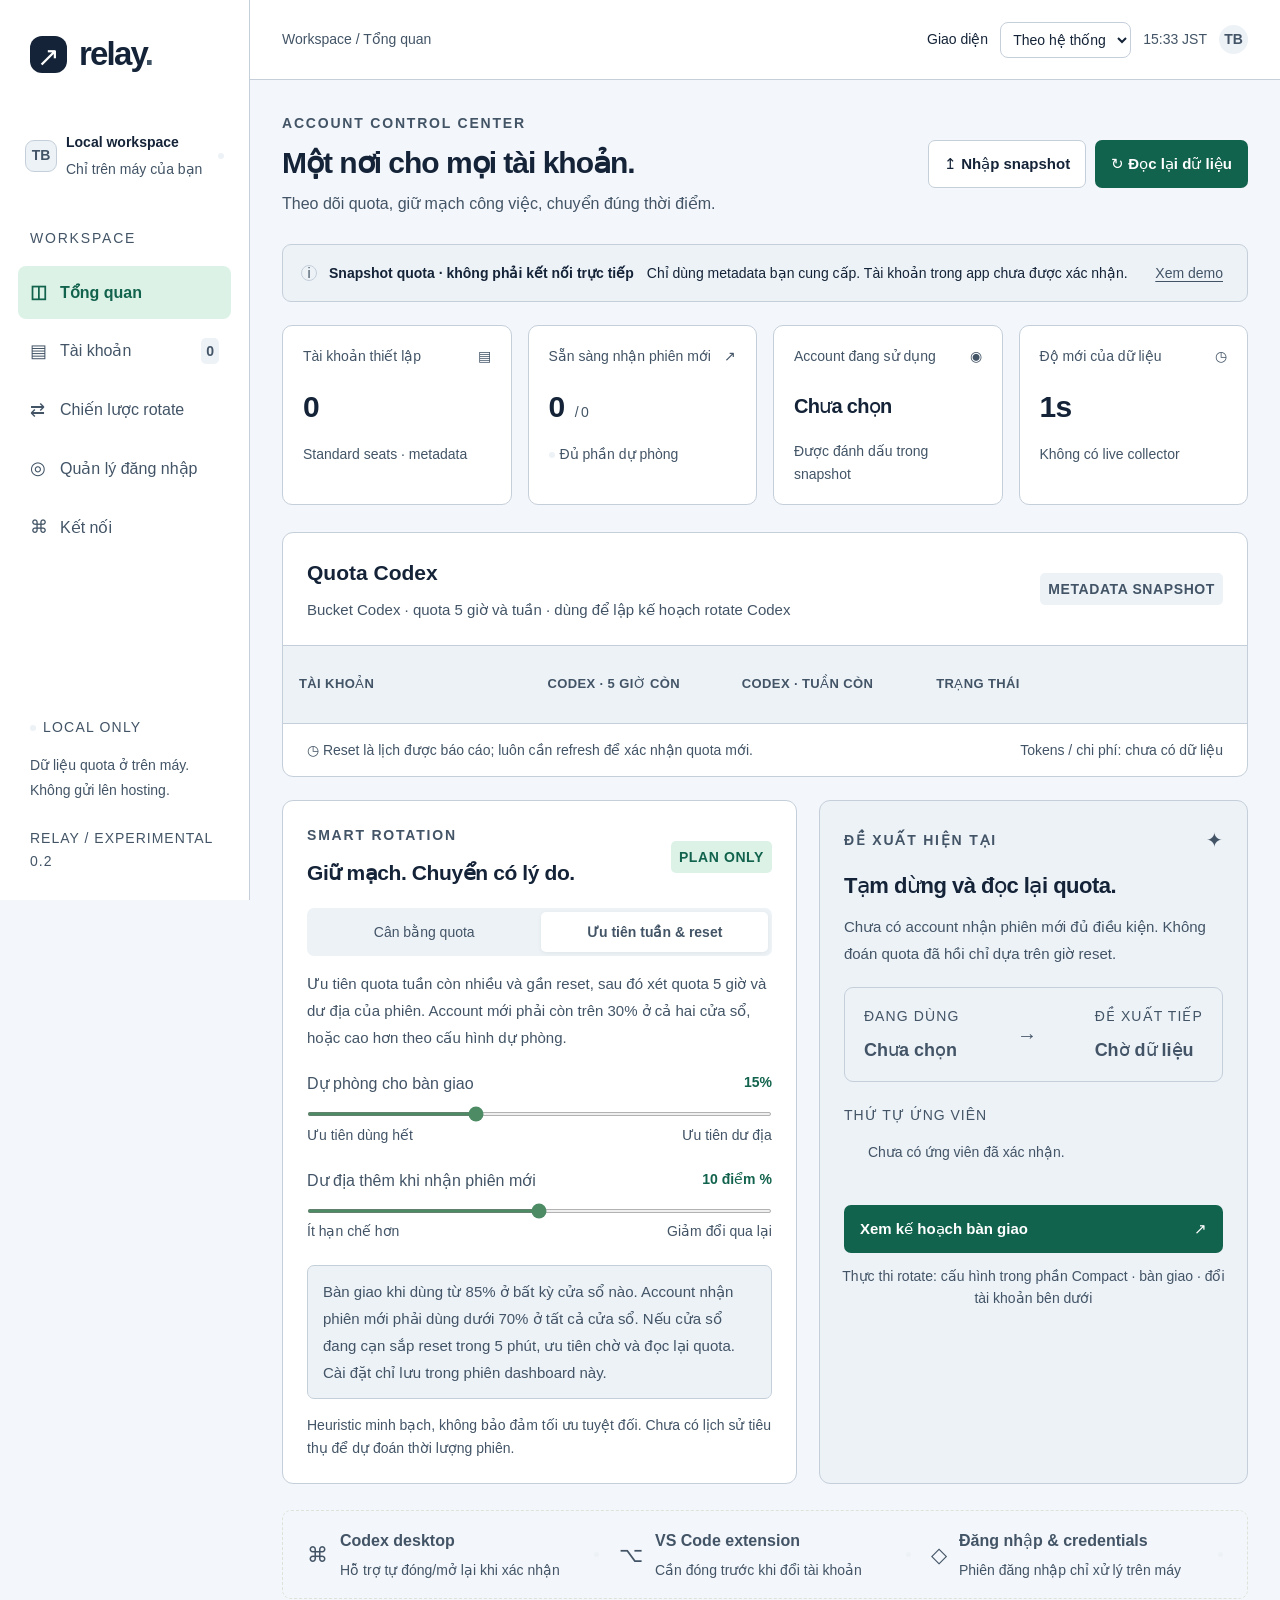
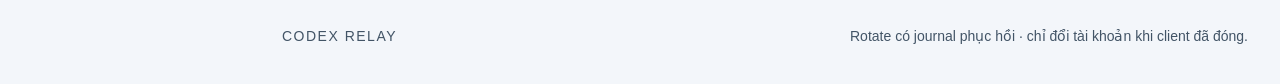
==== Codex Relay.html @ 1bc9ff41 "Baseline local Codex Relay with quota, handoff and desktop lifecycle" ====
<!doctype html>
<html lang="vi"><head><meta charset="utf-8"><meta http-equiv="Content-Security-Policy" content="default-src 'none'; script-src 'nonce-QG_xHCknJuCbH76BXRusgdJXtidB7iXU'; style-src 'unsafe-inline'; connect-src 'none'; base-uri 'none'; form-action 'none'"><meta name="viewport" content="width=device-width,initial-scale=1"><title>Codex Relay · Quota & rotation</title><style>:root{--ink:#192b2a;--muted:#7e8b88;--line:#e7ece9;--teal:#166c56;--mint:#e6f3eb;--bg:#f6f8f6;--amber:#bb7d30}*{box-sizing:border-box}html{scroll-behavior:smooth}body{margin:0;background:var(--bg);font:14px -apple-system,BlinkMacSystemFont,"Segoe UI",sans-serif;color:var(--ink)}button,input{font:inherit}button,a,input{touch-action:manipulation}button{cursor:pointer}button:focus-visible,a:focus-visible,input:focus-visible{outline:3px solid #49a68d;outline-offset:4px}a{text-decoration:none;color:inherit}.sidebar{width:230px;background:var(--surface);position:fixed;inset:0 auto 0 0;border-right:1px solid var(--line);padding:36px 22px;display:flex;flex-direction:column}.brand{display:flex;gap:12px;align-items:center;font-size:33px;font-weight:750;letter-spacing:-1.8px;padding:0 12px}.brand-icon{display:grid;place-items:center;background:var(--ink);color:var(--on-accent);border-radius:12px;width:37px;height:37px;font-size:27px;font-weight:400;letter-spacing:0}.brand-dot{color:var(--muted)}.workspace{margin:38px 0 34px;padding:12px 7px;display:flex;align-items:center;gap:9px;font-size:14px;font-weight:600}.workspace-icon{background:var(--surface-alt);border:1px solid var(--line);display:grid;place-items:center;width:32px;height:32px;border-radius:9px;font-size:14px;color:var(--muted)}.workspace small{display:block;color:var(--muted);font-size:14px;margin-top:5px;font-weight:400}.online,.small-dot{width:6px;height:6px;display:inline-block;background:var(--surface-alt);border-radius:50%}.workspace>.online{margin-left:auto}.nav-label{font-size:14px;letter-spacing:1.8px;color:var(--muted);margin:0 12px 17px}nav{display:grid;gap:6px}nav a{padding:13px 13px;border-radius:8px;color:var(--muted);font-size:14px;display:flex;gap:12px;align-items:center}nav a>span{font-size:18px;width:18px}nav a.selected{background:var(--surface-alt);color:var(--muted);font-weight:650}nav b{margin-left:auto;background:var(--surface-alt);border-radius:5px;font-size:14px;padding:2px 5px}.sidebar-bottom{margin-top:auto;padding:16px 12px 0}.local-badge{font-size:14px;letter-spacing:1.2px;color:var(--muted);display:flex;align-items:center;gap:7px}.sidebar-bottom p{font-size:14px;line-height:1.8;color:var(--muted)}.version{display:block;font-size:14px;letter-spacing:1px;margin-top:24px;color:var(--muted)}main{margin-left:230px}header{height:76px;border-bottom:1px solid var(--line);display:flex;justify-content:space-between;align-items:center;padding:0 42px;background:var(--surface)}.breadcrumb{font-size:14px;color:var(--muted)}.breadcrumb span{margin:0 12px;color:var(--muted)}.header-right{display:flex;gap:23px;align-items:center;font-size:14px;color:var(--muted)}.avatar{width:29px;height:29px;border-radius:50%;background:var(--surface-alt);color:var(--muted);display:grid;place-items:center;font-size:14px;font-weight:650}.page{padding:38px 42px 20px;max-width:1600px;margin:auto}.heading{display:flex;justify-content:space-between;align-items:center;gap:20px;margin-bottom:28px}.eyebrow{font-size:14px;letter-spacing:1.8px;font-weight:700;color:var(--muted)}.heading h1{font-size:29px;letter-spacing:-1px;font-weight:600;margin:10px 0 9px}.heading p{font-size:14px;color:var(--muted);margin:0}.heading-actions{display:flex;gap:9px}.button{border:1px solid transparent;border-radius:7px;padding:11px 15px;font-size:14px;font-weight:550;white-space:nowrap;transition:background .15s}.primary{background:var(--teal);color:var(--on-accent)}.primary:hover{background:var(--surface-alt)}.secondary{border-color:var(--line);background:var(--surface);color:var(--muted)}.secondary:hover{background:var(--surface-alt)}.notice{display:flex;align-items:center;gap:12px;padding:15px 18px;background:var(--surface-alt);border:1px solid var(--line);border-radius:9px;margin-bottom:23px}.notice-icon{color:var(--muted);border:1px solid var(--line);border-radius:50%;font-size:14px;width:16px;height:16px;text-align:center;line-height:14px;flex-shrink:0}.notice strong{font-size:14px;margin-right:13px;color:var(--muted)}.notice div>span{font-size:14px;color:var(--muted)}.text-button{margin-left:auto;flex-shrink:0;background:none;border:0;color:var(--muted);font-size:14px;text-decoration:underline;text-underline-offset:3px}.metrics{display:grid;grid-template-columns:repeat(4,minmax(0,1fr));gap:16px;margin-bottom:27px}.metrics article{background:var(--surface);border:1px solid var(--line);border-radius:10px;padding:19px 20px}.metric-label{font-size:14px;color:var(--muted);display:flex;justify-content:space-between}.metric-label>span{color:var(--muted)}.metric-value{font-size:29px;font-weight:550;letter-spacing:-.7px;margin:16px 0 12px;font-variant-numeric:tabular-nums}.metric-value small{font-size:14px;color:var(--muted);font-weight:400;margin-left:7px}.metric-value.account-name{font-size:25px}.metric-footer{font-size:14px;color:var(--muted);display:flex;align-items:center;gap:5px}.panel{background:var(--surface);border:1px solid var(--line);border-radius:11px;overflow:hidden}.panel-heading{padding:23px 24px;display:flex;justify-content:space-between;align-items:center;gap:15px}.panel-heading h2{font-size:15px;font-weight:600;margin:0 0 8px}.panel-heading p{font-size:14px;color:var(--muted);margin:0}.chip{border-radius:5px;padding:5px 8px;font-size:14px;font-weight:650;letter-spacing:.6px;white-space:nowrap}.neutral{background:var(--surface-alt);color:var(--muted)}.mint{background:var(--mint);color:var(--muted)}.amber-chip{background:var(--surface-alt);color:var(--muted)}.blue-chip{background:var(--surface-alt);color:var(--muted)}.table-scroll{overflow:auto}table{border-collapse:collapse;width:100%;table-layout:fixed;text-align:left}thead{background:var(--surface-alt)}th{font-size:14px;color:var(--muted);font-weight:550;letter-spacing:.8px;padding:13px 24px;border-top:1px solid var(--line);border-bottom:1px solid var(--line)}th:first-child{width:25%}th:nth-child(2),th:nth-child(3){width:24%}th:nth-child(4){width:17%}th:last-child{width:10%;padding-left:0;text-align:center}.last-col{font-size:14px}td{padding:21px 24px;border-bottom:1px solid #f0f3ee;vertical-align:middle}tr.current{background:var(--surface-alt)}.account-cell{display:flex;gap:11px;align-items:center}.account-icon{width:32px;height:32px;border-radius:10px;display:grid;place-items:center;background:var(--surface-alt);color:var(--muted);font-size:14px;font-weight:600;flex-shrink:0}.account-cell strong{font-size:14px;display:block;font-weight:600}.account-cell small{display:block;color:var(--muted);font-size:14px;margin-top:6px}.account-top{display:flex;align-items:center;gap:7px}.mini-active{width:5px;height:5px;background:var(--surface-alt);border-radius:50%}.quota-top{display:flex;justify-content:space-between;align-items:baseline;gap:4px}.quota-top strong{font-size:14px;font-weight:550;font-variant-numeric:tabular-nums}.quota-top span{font-size:14px;color:var(--muted)}.bar{height:4px;background:var(--surface-alt);border-radius:5px;overflow:hidden;margin:8px 0}.bar-fill{height:100%;background:var(--surface-alt);border-radius:5px}.bar-fill.warning{background:var(--surface-alt)}.bar-fill.low{background:var(--surface-alt)}.quota-reset{font-size:14px;color:var(--muted)}.quota-unknown{color:var(--muted);font-size:14px}.row-state{display:flex;align-items:center;gap:5px;font-size:14px;color:var(--muted)}.row-state.amber{color:var(--muted)}.row-state.active{color:var(--muted)}.toggle-cell{text-align:center;padding:18px 12px}.toggle{appearance:none;width:29px;height:17px;background:var(--surface-alt);border-radius:20px;position:relative;cursor:pointer;vertical-align:middle;transition:.2s}.toggle:checked{background:var(--surface-alt)}.toggle:before{content:"";height:11px;width:11px;background:var(--surface);border-radius:50%;position:absolute;top:3px;left:3px;box-shadow:0 1px 2px #0002;transition:.2s}.toggle:checked:before{transform:translateX(12px)}.table-footer{display:flex;justify-content:space-between;padding:15px 24px;gap:10px;font-size:14px;color:var(--muted)}.bottom-grid{display:grid;grid-template-columns:1.2fr 1fr;gap:22px;margin-top:23px}.strategy-panel .panel-heading{padding-bottom:18px}.strategy-panel h2{font-size:18px;margin:10px 0 0;letter-spacing:-.4px}.strategy-tabs{display:flex;margin:0 24px;background:var(--surface-alt);border-radius:7px;padding:4px;gap:4px}.strategy-tabs button{flex:1;border:0;background:none;padding:9px 5px;font-size:14px;color:var(--muted);border-radius:5px}.strategy-tabs button.active{background:var(--surface);box-shadow:0 1px 4px #1d402a12;color:var(--muted);font-weight:650}.strategy-description{font-size:14px;line-height:1.8;color:var(--muted);margin:14px 24px 20px;min-height:35px}.setting{padding:0 24px;margin-bottom:22px}.setting label{display:flex;justify-content:space-between;font-size:14px;color:var(--muted);gap:10px}.setting strong{font-size:14px;color:var(--muted);font-weight:550}.setting input{width:100%;margin:15px 0 7px;accent-color:#4d8b65;cursor:pointer;height:4px}.range-labels{display:flex;justify-content:space-between;font-size:14px;color:var(--muted)}.policy-summary{margin:0 24px 15px;font-size:14px;color:var(--muted);background:var(--surface-alt);border:1px solid var(--line);border-radius:7px;line-height:1.8;padding:12px 15px}.method-note{padding:0 24px 22px;color:var(--muted);font-size:14px;line-height:1.7}.decision-panel{background:var(--surface-alt);border-color:var(--line)}.decision-panel .panel-heading{padding-bottom:12px}.signal{color:var(--muted);font-size:20px}.decision-panel>h2{font-size:22px;font-weight:550;letter-spacing:-.5px;margin:0 24px 10px}.decision-panel>p{font-size:14px;line-height:1.8;color:var(--muted);margin:0 24px 20px}.route{margin:0 24px 22px;border:1px solid var(--line);border-radius:9px;background:var(--surface-alt);padding:17px 19px;display:flex;align-items:center;justify-content:space-between}.route-label{display:block;font-size:14px;letter-spacing:1.1px;color:var(--muted);margin-bottom:8px}.route strong{font-size:16px;font-weight:550;color:var(--muted)}.route-arrow{color:var(--muted);font-size:20px}.ranking-label{font-size:14px;letter-spacing:1px;color:var(--muted);margin:0 24px 10px}#ranking{margin:0 24px 18px}.rank{display:flex;align-items:center;gap:8px;padding:8px 0;border-bottom:1px solid #e2eadf;font-size:14px;color:var(--muted)}.rank-number{font-size:14px;width:13px;color:var(--muted)}.rank-score{margin-left:auto;font-size:14px}.full{display:flex;width:calc(100% - 48px);justify-content:space-between;margin:0 24px 12px}.execution-note{text-align:center;color:var(--muted);font-size:14px;padding:0 16px 23px;line-height:1.6}.execution-note strong{font-weight:500;color:var(--muted)}.connections{display:grid;grid-template-columns:repeat(3,1fr);gap:20px;margin-top:26px;border:1px dashed #dce4d9;border-radius:9px;padding:17px 24px}.connections>div{display:flex;gap:12px;align-items:center}.connections>div>span:first-child{font-size:21px;color:var(--muted)}.connections strong{display:block;font-size:14px;font-weight:550;color:var(--muted)}.connections small{font-size:14px;color:var(--muted);display:block;margin-top:5px}.status-dot{width:5px;height:5px;border-radius:50%;margin-left:auto}.status-dot.amber{background:var(--surface-alt)}.status-dot.green{background:var(--surface-alt)}footer{display:flex;justify-content:space-between;color:var(--muted);font-size:14px;letter-spacing:1.5px;padding:26px 0 4px}footer span{letter-spacing:0;font-size:14px}.error{padding:12px 16px;color:var(--muted);background:var(--surface-alt);border:1px solid var(--line);border-radius:8px;font-size:14px;margin-bottom:18px}dialog{border:1px solid var(--line);border-radius:14px;max-width:600px;width:calc(100% - 32px);padding:26px;box-shadow:0 20px 80px #12332130;color:var(--ink)}dialog::backdrop{background:var(--surface-alt);backdrop-filter:blur(3px)}.dialog-header{display:flex;justify-content:space-between;align-items:center}.dialog-header h2{font-size:22px;font-weight:550}.icon-button{background:none;border:0;font-size:26px;color:var(--muted);padding:8px}#plan-content p{font-size:14px;line-height:1.8;color:var(--muted)}#plan-content ol{padding-left:25px}#plan-content li{padding:9px 0 9px 8px;font-size:14px;line-height:1.6}.dialog-footer{display:flex;justify-content:flex-end;gap:10px;border-top:1px solid var(--line);padding-top:20px;margin-top:18px}button:disabled{opacity:.45;cursor:default}
@media(min-width:1600px){.page{padding-top:45px}}@media(max-width:1200px){.sidebar{width:190px;padding-left:16px;padding-right:16px}main{margin-left:190px}.page{padding:30px 25px}header{padding:0 25px}.heading h1{font-size:25px}.metrics{gap:10px}.metrics article{padding:16px 14px}.heading-actions{flex-direction:column}.notice div>span{display:block;margin-top:5px}td,th{padding-left:15px;padding-right:15px}.table-footer{font-size:14px}.connections{padding:15px}}@media(max-width:900px){.sidebar{width:72px;padding:27px 12px}.brand{padding:0;font-size:0}.brand-icon{font-size:25px}.workspace,.nav-label,.sidebar-bottom{display:none}nav{margin-top:40px}nav a{font-size:0;padding:12px;gap:0}nav a>span{font-size:20px}nav b{display:none}main{margin-left:72px}.metrics{grid-template-columns:repeat(2,1fr)}.bottom-grid{grid-template-columns:1fr}.connections{grid-template-columns:1fr;gap:18px}.connections>div{max-width:350px}.heading{align-items:flex-start}.heading h1{font-size:24px}table{min-width:730px}.heading-actions{flex-direction:row}.heading-actions .button{font-size:0}.heading-actions .button:first-letter{font-size:17px}.table-footer{flex-direction:column}.notice{align-items:flex-start}.notice strong{line-height:1.7}.text-button{margin-top:3px}}@media(max-width:540px){.sidebar{display:none}main{margin-left:0}.page{padding:25px 16px}header{height:55px;padding:0 16px}.heading{gap:10px}.heading h1{font-size:21px;line-height:1.3}.heading p{font-size:14px;line-height:1.7}.eyebrow{font-size:14px;letter-spacing:1.2px}.heading-actions{gap:5px}.heading-actions .button{padding:9px}.metrics article{padding:16px 13px}.metric-label{font-size:14px}.metric-value{font-size:25px}.metric-footer{font-size:14px}.panel-heading{padding:20px}.panel-heading p{font-size:14px;line-height:1.6}.notice{padding:12px;gap:8px}.notice div>span{font-size:14px;line-height:1.6}.notice strong{font-size:14px}.text-button{font-size:14px}footer{gap:20px;font-size:14px}footer span{font-size:14px;line-height:1.6}.strategy-tabs,.route,#ranking{margin-left:20px;margin-right:20px}.setting{padding:0 20px}}

.account-help{font-size:14px;line-height:1.8;color:var(--muted)}.capture-controls{display:flex;flex-wrap:wrap;gap:10px;align-items:center;padding:15px 0}.capture-controls label{width:100%;font-size:14px}.capture-controls input{padding:10px;border:1px solid var(--line);border-radius:6px;min-width:160px;flex:1}.saved-account{display:flex;justify-content:space-between;gap:15px;align-items:center;border-top:1px solid #e7ece9;padding:16px 0}.saved-account strong{display:block;font-size:14px}.saved-account small{display:block;color:var(--muted);font-size:14px;margin-top:6px}

.metric-value.account-name{font-size:16px;overflow:hidden;text-overflow:ellipsis;white-space:nowrap;padding-top:7px;padding-bottom:6px}.account-cell strong,.route strong{overflow-wrap:anywhere}#account-dialog{max-width:820px}.saved-account{display:grid;grid-template-columns:minmax(150px,1fr) minmax(180px,1.15fr) auto;gap:14px}.saved-details{min-width:0;overflow-wrap:anywhere}.saved-details .chip{display:inline-block;margin-top:8px}.alias-editor{display:flex;gap:6px}.alias-editor input{min-width:0;width:100%;padding:9px;border:1px solid var(--line);border-radius:6px;font:inherit;font-size:14px}.account-actions{display:flex;flex-wrap:wrap;gap:6px;justify-content:flex-end}.danger-outline{background:var(--surface);border-color:var(--line);color:var(--muted)}.danger{background:var(--surface-alt);color:var(--on-accent)}.login-status{display:flex;flex-wrap:wrap;gap:10px;align-items:center;padding:14px;background:var(--surface-alt);border-radius:8px;font-size:14px;line-height:1.7;margin-bottom:12px}.login-status[hidden]{display:none}.login-status>span{width:100%}@media(max-width:740px){.saved-account{grid-template-columns:1fr}.account-actions{justify-content:flex-start}.metric-value.account-name{font-size:14px}}

.account-refresh{margin-top:8px;padding:5px 10px;font-size:14px}.quota-countdown{font-variant-numeric:tabular-nums;margin-top:5px}

.rotation-runner{margin-top:24px}.runner-content{padding:0 24px 24px}.runner-actions{display:flex;gap:10px;flex-wrap:wrap}.rotation-option{display:flex;gap:10px;margin:18px 0;line-height:1.6}#rotation-dialog{max-width:820px}#rotation-sessions{max-height:320px;overflow:auto}.rotation-session{display:flex;align-items:flex-start;gap:10px;padding:12px 0;border-bottom:1px solid var(--line)}.rotation-session small{display:block;color:var(--muted);overflow-wrap:anywhere;margin-top:5px}.handoff-artifact{display:block;margin-top:12px;overflow-wrap:anywhere}.runner-content p{line-height:1.7}#rotation-artifacts code{user-select:all}

.managed-workflow{border-top:1px solid var(--line);padding:16px 0;margin-top:16px}.managed-workflow summary{cursor:pointer;font-weight:600}.binding-row{overflow-wrap:anywhere}.binding-row small,.binding-row code{display:block;font-size:14px;margin-top:4px}.managed-workflow input,.managed-workflow select{max-width:100%;padding:8px;border:1px solid var(--line);border-radius:6px}.managed-workflow .runner-actions{margin:12px 0}.managed-history{font-size:14px;line-height:1.8;padding-left:20px}

/* Readable theme tokens, shared by every page and dialog. */
:root{color-scheme:light;--ink:#142337;--muted:#425466;--line:#c5cfda;--surface:#fff;--surface-alt:#edf2f7;--bg:#f3f6fa;--teal:#12634d;--mint:#ddf2e7;--on-accent:#fff;--amber:#865300;--danger:#b42318}
:root[data-theme="dark"]{color-scheme:dark;--ink:#edf4ff;--muted:#b8c6da;--line:#40516a;--surface:#162032;--surface-alt:#202d43;--bg:#0b1220;--teal:#67e0b3;--mint:#143d34;--on-accent:#092218;--amber:#ffd080;--danger:#ffadab}
body{font-size:16px;line-height:1.6}.page{max-width:1760px;padding:32px}.sidebar{width:250px;padding:28px 18px;overflow-y:auto}main{margin-left:250px}header{padding:0 32px;height:auto;min-height:80px;gap:16px}.header-right{flex-wrap:wrap;gap:12px}.theme-label{font-size:14px;color:var(--ink)}#theme-select{padding:8px;border:1px solid var(--line);border-radius:8px}
nav a{font-size:16px;padding:12px}nav a.selected{background:var(--mint);color:var(--teal)}nav a:hover{background:var(--surface-alt)}.heading{flex-wrap:wrap}.heading h1,.account-management h1{font-size:30px;line-height:1.25}.heading p{font-size:16px}.heading-actions{flex-wrap:wrap}.panel-heading h2{font-size:21px}.button{font-size:15px;min-height:42px}.metric-value.account-name{font-size:20px;white-space:normal;overflow-wrap:anywhere}.metric-value{font-size:30px}.metric-label,.metric-footer{font-size:14px}.panel-heading p{font-size:15px}.primary{background:var(--teal);color:var(--on-accent)}.primary:hover{filter:brightness(.9);background:var(--teal)}.secondary,.icon-button{color:var(--ink)}.secondary:hover{background:var(--surface-alt)}.notice{background:var(--surface-alt)}.notice strong,.notice div>span{color:var(--ink)}.neutral{background:var(--surface-alt);color:var(--muted)}.mint,.row-state.active,.setting strong{color:var(--teal)}.row-state.amber,.amber-chip{color:var(--amber)}.danger-outline,.error{color:var(--danger);background:var(--surface)}.danger{background:#a32828;color:#fff}
input,select,textarea{font:inherit;color:var(--ink);background:var(--surface);border-color:var(--line);accent-color:var(--teal)}input::placeholder{color:var(--muted);opacity:1}dialog{background:var(--surface);color:var(--ink)}.account-management{max-width:1400px}.account-management .dialog-header{margin-bottom:20px}.account-management .icon-button{font-size:15px}.account-help{font-size:15px;color:var(--muted);line-height:1.7}.saved-account strong{font-size:17px}.saved-account small{font-size:14px}.saved-account input{font-size:16px}.capture-controls label{font-size:16px;font-weight:600}.capture-controls input{font-size:16px}#saved-accounts{margin-top:24px}
.table-scroll table{min-width:1080px;table-layout:auto}th{font-size:13px;color:var(--muted);letter-spacing:.03em;padding:16px}td{font-size:15px;padding:20px 16px;border-color:var(--line)}th:first-child{width:23%}th:nth-child(2),th:nth-child(3){width:18%}th:nth-child(4){width:30%}th:last-child{width:11%}.account-cell strong{font-size:16px}.account-cell small,.quota-top span,.quota-reset,.quota-countdown,.table-footer,.method-note,.execution-note,.connections small,footer,footer span{font-size:14px}.quota-top strong{font-size:23px}.row-state{font-size:15px}.bar{height:8px;background:var(--line)}.bar-fill{background:var(--teal)}.bar-fill.warning{background:var(--amber)}.bar-fill.low{background:var(--danger)}.toggle{background:var(--line);width:38px;height:24px}.toggle:checked{background:var(--teal)}.toggle:before{background:var(--surface);width:18px;height:18px}.toggle:checked:before{transform:translateX(14px)}.strategy-description,.policy-summary,.decision-panel>p{font-size:15px}.setting label{font-size:16px}.range-labels{font-size:14px}.connections strong{font-size:16px}.account-refresh{font-size:14px}.binding-row code,.binding-row small,.managed-history{font-size:14px}.route strong{font-size:18px}.button:disabled{opacity:.65}.sidebar-bottom p,.version{color:var(--muted)}[hidden]{display:none!important}
@media(max-width:1100px){.metrics{grid-template-columns:repeat(2,minmax(0,1fr))}.bottom-grid{grid-template-columns:1fr}.saved-account{grid-template-columns:1fr}.account-actions{justify-content:flex-start}}
@media(max-width:760px){.sidebar{position:static;width:auto;padding:16px}.sidebar nav{display:flex;flex-wrap:wrap}.sidebar-bottom,.workspace,.nav-label{display:none}main{margin-left:0}.page{padding:20px 16px}header{padding:16px;flex-wrap:wrap}.metrics{grid-template-columns:1fr 1fr}.heading h1{font-size:26px}.metric-value.account-name{font-size:18px}.connections{grid-template-columns:1fr}.brand{font-size:28px}.theme-label{display:none}}

.relay-logs{margin:24px 0}.relay-logs pre{max-height:360px;min-height:140px;overflow:auto;white-space:pre-wrap;overflow-wrap:anywhere;background:var(--bg);color:var(--text);border:1px solid currentColor;border-radius:8px;padding:16px;font-size:14px;line-height:1.6}.relay-logs label{display:block;margin-bottom:12px}
</style></head>
<body>
<aside class="sidebar"><a class="brand" href="#overview" aria-label="Codex Relay"><span class="brand-icon">↗</span><span>relay<span class="brand-dot">.</span></span></a><div class="workspace"><span class="workspace-icon">TB</span><div>Local workspace<small>Chỉ trên máy của bạn</small></div><span class="online"></span></div><p class="nav-label">WORKSPACE</p><nav><a class="selected" href="#overview"><span>◫</span> Tổng quan</a><a href="#accounts"><span>▤</span> Tài khoản <b id="nav-count">4</b></a><a href="#rotation"><span>⇄</span> Chiến lược rotate</a><a id="manage-accounts" href="#login"><span>◎</span> Quản lý đăng nhập</a><a href="#connection"><span>⌘</span> Kết nối</a></nav><div class="sidebar-bottom"><div class="local-badge"><span class="online"></span> LOCAL ONLY</div><p>Dữ liệu quota ở trên máy.<br>Không gửi lên hosting.</p><span class="version">RELAY / EXPERIMENTAL 0.2</span></div></aside>
<main id="overview"><header><div class="breadcrumb">Workspace <span>/</span> Tổng quan</div><div class="header-right"><label class="theme-label" for="theme-select">Giao diện</label><select id="theme-select" aria-label="Giao diện sáng tối"><option value="system">Theo hệ thống</option><option value="light">Sáng</option><option value="dark">Tối</option></select><span id="clock"></span><span class="avatar">TB</span></div></header>
<section class="page" id="dashboard-page"><div class="heading"><div><div class="eyebrow">ACCOUNT CONTROL CENTER</div><h1>Một nơi cho mọi tài khoản.</h1><p>Theo dõi quota, giữ mạch công việc, chuyển đúng thời điểm.</p></div><div class="heading-actions"><input id="import-file" type="file" accept="application/json,.json" hidden><button id="import" class="button secondary">↥ Nhập snapshot</button><button id="refresh" class="button primary">↻ Đọc lại dữ liệu</button></div></div>
<div class="notice" id="notice"><span class="notice-icon">i</span><div><strong id="mode-title">Đang tải dữ liệu</strong><span id="mode-text">Đang kết nối dashboard local…</span></div><button id="demo" class="text-button">Xem demo</button></div>
<div id="error" role="alert" class="error" hidden></div>
<div class="metrics"><article><div class="metric-label">Tài khoản thiết lập <span>▤</span></div><div class="metric-value" id="count">—</div><div class="metric-footer">Standard seats · metadata</div></article><article><div class="metric-label">Sẵn sàng nhận phiên mới <span>↗</span></div><div class="metric-value"><span id="ready">—</span><small id="ready-total"></small></div><div class="metric-footer"><span class="small-dot"></span> Đủ phần dự phòng</div></article><article><div class="metric-label">Account đang sử dụng <span>◉</span></div><div class="metric-value account-name" id="active-name">—</div><div class="metric-footer" id="active-note">Chưa có dữ liệu</div></article><article><div class="metric-label">Độ mới của dữ liệu <span>◷</span></div><div class="metric-value" id="freshness">—</div><div class="metric-footer" id="source">Chưa kết nối tài khoản</div></article></div>
<section class="panel accounts-panel" id="accounts"><div class="panel-heading"><div><h2>Quota Codex</h2><p>Bucket Codex · quota 5 giờ và tuần · dùng để lập kế hoạch rotate Codex</p></div><span class="chip neutral" id="snapshot-badge">SNAPSHOT</span></div><div class="table-scroll"><table><thead><tr><th>TÀI KHOẢN</th><th>CODEX · 5 GIỜ CÒN</th><th>CODEX · TUẦN CÒN</th><th>TRẠNG THÁI</th><th class="last-col">THAM GIA ROTATE</th></tr></thead><tbody id="accounts-body"></tbody></table></div><div class="table-footer"><span>◷ Reset là lịch được báo cáo; luôn cần refresh để xác nhận quota mới.</span><span id="token-summary">Tokens / chi phí: chưa có dữ liệu</span></div></section>
<div class="bottom-grid"><section class="panel strategy-panel" id="rotation"><div class="panel-heading"><div><div class="eyebrow">SMART ROTATION</div><h2>Giữ mạch. Chuyển có lý do.</h2></div><span class="chip mint">PLAN ONLY</span></div><div class="strategy-tabs" role="group" aria-label="Chiến lược"><button data-strategy="balanced" class="active">Cân bằng quota</button><button data-strategy="reset_first">Ưu tiên tuần &amp; reset</button></div><p class="strategy-description" id="strategy-description"></p><div class="setting"><label for="reserve">Dự phòng cho bàn giao <strong><span id="reserve-value">15</span>%</strong></label><input type="range" min="1" max="40" step="1" value="15" id="reserve"><div class="range-labels"><span>Ưu tiên dùng hết</span><span>Ưu tiên dư địa</span></div></div><div class="setting"><label for="margin">Dư địa thêm khi nhận phiên mới <strong><span id="margin-value">10</span> điểm %</strong></label><input type="range" min="0" max="20" step="5" value="10" id="margin"><div class="range-labels"><span>Ít hạn chế hơn</span><span>Giảm đổi qua lại</span></div></div><div class="policy-summary" id="policy-summary"></div><div class="method-note">Heuristic minh bạch, không bảo đảm tối ưu tuyệt đối. Chưa có lịch sử tiêu thụ để dự đoán thời lượng phiên.</div></section>
<section class="panel decision-panel"><div class="panel-heading"><div class="eyebrow">ĐỀ XUẤT HIỆN TẠI</div><span class="signal">✦</span></div><h2 id="decision-title">Đang tính…</h2><p id="decision-copy"></p><div class="route"><div><span class="route-label">ĐANG DÙNG</span><strong id="route-from">—</strong></div><span class="route-arrow">→</span><div><span class="route-label">ĐỀ XUẤT TIẾP</span><strong id="route-to">—</strong></div></div><div class="ranking-label">THỨ TỰ ỨNG VIÊN</div><div id="ranking"></div><button class="button primary full" id="preview">Xem kế hoạch bàn giao <span>↗</span></button><div class="execution-note">Thực thi rotate: cấu hình trong phần Compact · bàn giao · đổi tài khoản bên dưới</div></section></div>
<section class="panel rotation-runner" id="rotation-runner"><div class="panel-heading"><div><div class="eyebrow">ROTATION &amp; CONTEXT</div><h2>Compact · bàn giao · đổi tài khoản</h2><p>Thực thi khi Codex desktop, VS Code và CLI đã đóng. Có thể chọn tự đóng/mở lại desktop trong popup xác nhận.</p></div><span class="chip neutral" id="rotation-phase">Chưa cấu hình</span></div><div class="runner-content"><p id="rotation-message" role="status">Chọn cuộc trò chuyện cần bàn giao trước khi bật tự động.</p><p id="rotation-config-summary"></p><div class="runner-actions"><button class="button secondary" id="rotation-settings">Chọn chat &amp; cấu hình</button><button class="button secondary" id="rotation-checkpoint">Force compact &amp; export</button><button class="button primary" id="rotation-start">Rotate ngay</button><button class="button secondary" id="force-switch">Force switch account</button><button class="button secondary" id="rotation-cancel">Hủy / tắt tự động</button><button class="button secondary" id="rotation-recovery">Xác nhận sau phục hồi</button></div><div id="rotation-artifacts"></div><section class="relay-logs"><h3>Nhật ký hoạt động</h3><p id="relay-log-status" class="account-help"></p><label><input type="checkbox" id="relay-log-follow" checked> Tự cuộn theo log mới</label><pre id="relay-log-output" tabindex="0" aria-label="Lịch sử hoạt động Relay"></pre><p class="account-help">Lưu tối đa 2.000 mốc xử lý qua các lần restart. Không chứa nội dung handoff hoặc thông tin đăng nhập.</p></section><div id="managed-workflows"></div><p class="account-help">Mở dashboard bằng Safari/Chrome riêng và chạy server trong Terminal trước khi đóng client. Sau import, mở lại client và chọn thread được quản lý. Nếu bật tiếp tục, Relay chạy một lượt công việc local trong app-server riêng; không tự điều khiển giao diện client.</p></div></section>
<section id="connection" class="connections"><div><span>⌘</span><div><strong>Codex desktop</strong><small>Hỗ trợ tự đóng/mở lại khi xác nhận</small></div><span class="status-dot amber"></span></div><div><span>⌥</span><div><strong>VS Code extension</strong><small>Cần đóng trước khi đổi tài khoản</small></div><span class="status-dot amber"></span></div><div><span>◇</span><div><strong>Đăng nhập & credentials</strong><small>Phiên đăng nhập chỉ xử lý trên máy</small></div><span class="status-dot green"></span></div></section><footer>CODEX RELAY <span>Rotate có journal phục hồi · chỉ đổi tài khoản khi client đã đóng.</span></footer></section><section id="account-dialog" class="page account-management" hidden><div class="dialog-header"><div><div class="eyebrow">LOCAL FILE AUTH</div><h1>Quản lý đăng nhập</h1></div><button id="close-accounts" class="icon-button" aria-label="Về tổng quan">← Tổng quan</button></div><p class="account-help">Mở dashboard trong Safari/Chrome riêng. Lưu công việc, đóng Codex desktop, VS Code và các phiên CLI trước khi chuyển. Đổi file đăng nhập không tự compact hoặc chuyển context.</p><p class="account-help">Thêm tài khoản qua đăng nhập Codex chính thức hoặc lưu đăng nhập local hiện tại. Alias để trống sẽ hiển thị email. Token chỉ lưu trên máy.</p><div class="capture-controls"><label for="profile-name">Alias tùy chọn</label><input id="profile-name" maxlength="80" placeholder="Ví dụ: Work 1"><button id="capture-account" class="button secondary">Lưu đăng nhập hiện tại</button><button id="login-account" class="button primary">Thêm tài khoản qua đăng nhập</button></div><div id="account-message" role="status" class="account-help"></div><div id="login-status" class="login-status" hidden><span id="login-status-text"></span><a id="login-link" class="button primary" target="_blank" rel="noopener noreferrer" hidden>Mở trang đăng nhập OpenAI</a><button id="cancel-login" class="button secondary">Hủy đăng nhập</button></div><div class="capture-controls"><label for="backup-password">Mật khẩu file backup (ít nhất 12 ký tự)</label><input id="backup-password" type="password" autocomplete="new-password" minlength="12"><p class="account-help">File mã hóa chứa phiên đăng nhập. Giữ file và mật khẩu riêng, không chia sẻ. Import giữ nguyên profile trùng đã có trên máy.</p><button id="export-accounts" class="button secondary">Export tài khoản</button><button id="import-accounts" class="button secondary">Import tài khoản</button><input id="backup-file" type="file" accept=".json" hidden></div><div id="saved-accounts"></div><div class="dialog-footer"><button id="restore-account" class="button secondary">Khôi phục chuyển bị gián đoạn</button><button id="refresh-accounts" class="button primary">Đọc lại danh sách</button></div></section></main>
<dialog id="plan-dialog"><div class="dialog-header"><div><div class="eyebrow">HANDOFF PREVIEW</div><h2>Kế hoạch chuyển phiên</h2></div><button id="close-dialog" class="icon-button" aria-label="Đóng">×</button></div><div id="plan-content"></div><div class="dialog-footer"><button class="button secondary" id="download">↓ Tải kế hoạch JSON</button><button class="button primary" id="done">Đã hiểu</button></div></dialog>

<dialog id="delete-account-dialog"><h2>Gỡ tài khoản khỏi Relay?</h2><p id="delete-account-label" class="account-help"></p><p class="account-help">Xóa profile và credential đã lưu của profile này. Không xóa tài khoản OpenAI, không thay đăng nhập Codex đang dùng. Các bản sao khôi phục trước đây được giữ nguyên.</p><div class="dialog-footer"><button id="cancel-delete-account" class="button secondary">Giữ lại</button><button id="confirm-delete-account" class="button danger">Gỡ profile</button></div></dialog>
<dialog id="rotation-dialog"><div class="dialog-header"><h2>Cấu hình rotate &amp; handoff</h2><button id="rotation-close" class="icon-button" aria-label="Đóng cấu hình rotate">×</button></div><p class="account-help">Chọn tối đa 10 chat local. Compact và tạo handoff sử dụng quota thật. Bản gốc được sao lưu trước khi compact; context được nạp vào thread đã liên kết, hoặc tạo mới nếu account đích chưa có.</p><p class="account-help">Mỗi chuỗi dùng một alias chung cho mọi account. Thread mới được đặt tên theo alias; đổi alias sẽ đồng bộ tên các thread đã liên kết khi client đã đóng.</p><h3>Luồng đã quản lý</h3><div id="rotation-workflows"></div><h3>Đăng ký chat mới trên account hiện tại</h3><div id="rotation-sessions"></div><label class="rotation-option"><input id="rotation-auto" type="checkbox"> Tự bắt đầu rotate khi quota chạm ngưỡng; chờ client đóng để thực thi</label><label class="rotation-option"><input id="rotation-continue" type="checkbox"> Sau import, Relay tiếp tục một lượt công việc local (cho phép sửa file trong project, tắt mạng, không tự chấp thuận yêu cầu quyền)</label><p id="rotation-dialog-error" role="status"></p><div class="dialog-footer"><button class="button primary" id="rotation-save">Lưu cấu hình</button></div></dialog>
<dialog id="rotation-confirm-dialog"><h2 id="rotation-confirm-title"></h2><div id="rotation-confirm-content"></div><label><input type="checkbox" id="rotation-restart-desktop"> Tự đóng và mở lại Codex desktop / ChatGPT.app cho phiên này</label><p>App sẽ đóng trước compact và mở lại sau khi job kết thúc an toàn. Lưu công việc trước; chạy server ở Terminal riêng và mở dashboard bằng Safari/Chrome. Không force kill; VS Code/CLI vẫn cần đóng.</p><p>Compact và tạo tóm tắt sử dụng quota thật. Relay chờ các client đóng trước khi thực hiện.</p><div class="dialog-footer"><button class="button secondary" id="rotation-confirm-cancel">Hủy</button><button class="button primary" id="rotation-confirm-run">Xác nhận thực hiện</button></div></dialog><dialog id="force-switch-dialog"><h2>Force switch account</h2><p>Đổi đăng nhập trực tiếp sang account bạn chọn, không xét quota. Không compact hoặc bàn giao context. Cần đóng client trước khi đổi và mở lại sau đó. Journal cũ được giữ.</p><label>Account đích <select id="force-switch-target"></select></label><p id="force-switch-error" role="alert"></p><div class="dialog-footer"><button class="button secondary" id="force-switch-cancel">Hủy</button><button class="button primary" id="force-switch-confirm">Xác nhận đổi account</button></div></dialog><script nonce="QG_xHCknJuCbH76BXRusgdJXtidB7iXU">/* Standalone browser adapter. No network, filesystem, credential or app access. */
'use strict';
(() => {
  const number = n => typeof n === 'number' && Number.isFinite(n);
  const forbidden = new Set(['access_token','refresh_token','id_token','openai_api_key','authorization','password','client_secret','tokens','auth.json']);
  function metadata(value, depth = 0) {
    if (depth > 24) throw new Error('Snapshot quá sâu.');
    if (value && typeof value === 'object') {
      for (const [key, child] of Object.entries(value)) {
        if (forbidden.has(key.toLowerCase())) throw new Error('Chỉ nhận metadata quota; không nhập credentials.');
        metadata(child, depth + 1);
      }
    }
  }
  function options(raw = {}) {
    const result = {reserve:raw.reserve ?? 15, margin:raw.margin ?? 10, strategy:raw.strategy ?? 'reset_first', disabled:raw.disabled ?? []};
    if (!number(result.reserve) || result.reserve < 1 || result.reserve > 40 || !number(result.margin) || result.margin < 0 || result.margin > 20 || !['balanced','reset_first'].includes(result.strategy) || !Array.isArray(result.disabled) || result.disabled.length > 100 || result.disabled.some(k => typeof k !== 'string')) throw new Error('Cài đặt không hợp lệ.');
    return result;
  }
  function demo(now) {
    return {received_at:now, result:{schema_version:1,command:'list',active_account_key:'demo-1',accounts:[
      ['Studio',93,38,62],['Build',22,31,210],['Research',48,67,95],['Reserve',12,18,285]
    ].map(([name,short,week,reset],i) => ({account_key:`demo-${i+1}`,alias:name,auth_mode:'chatgpt',active:i===0,
      usage:{source:'api',refresh:{requested:true,method:'api',status:'ok'},
        primary:{used_percent:short,window_minutes:300,resets_at:now+reset*60},
        secondary:{used_percent:week,window_minutes:10080,resets_at:now+(3+i)*86400}}}))}};
  }
  function build(packet, raw = {}, now = Date.now()/1000, isDemo = false) {
    metadata(packet);
    const opts = options(raw), received = packet?.received_at, doc = packet?.result;
    if (!number(received) || received > now || now-received > 1e12 || doc?.schema_version !== 1 || doc.command !== 'list' || doc.error || !Array.isArray(doc.accounts) || (doc.active_account_key !== null && (typeof doc.active_account_key !== 'string' || !doc.active_account_key))) throw new Error('Snapshot không hợp lệ hoặc không đúng schema.');
    const seen = new Set(), threshold = 100-opts.reserve, entry = opts.strategy==='reset_first'?Math.min(70,Math.max(1,threshold-opts.margin)):Math.max(1,threshold-opts.margin);
    const accounts = doc.accounts.map(a => {
      if (!a || typeof a.account_key !== 'string' || !a.account_key || seen.has(a.account_key) || typeof a.active !== 'boolean' || a.active !== (a.account_key === doc.active_account_key)) throw new Error('Định danh hoặc account đang dùng không nhất quán.');
      seen.add(a.account_key);
      const usage = a.usage || {}, refresh = usage.refresh || {}, windows = [];
      let reason = '';
      if (typeof usage !== 'object' || Array.isArray(usage) || typeof refresh !== 'object' || Array.isArray(refresh)) throw new Error('Usage không hợp lệ.');
      if (a.auth_mode !== 'chatgpt') reason = 'Unsupported auth mode';
      else if (usage.source !== 'api' || refresh.requested !== true || refresh.method !== 'api' || refresh.status !== 'ok') reason = 'Refresh unavailable';
      for (const field of ['primary','secondary']) {
        const w = usage[field]; if (w == null) continue;
        if (!number(w.used_percent) || w.used_percent < 0 || w.used_percent > 100) { reason = 'Invalid window'; continue; }
        if (w.resets_at != null && (!number(w.resets_at) || w.resets_at <= now)) reason = 'Expired window';
        windows.push({used:w.used_percent,minutes:w.window_minutes,resets_at:w.resets_at});
      }
      if (!windows.length) reason = reason || 'Windows unavailable';
      const observed=usage.observed_at ?? received;
      if (!number(observed) || observed>now) reason='Invalid measurement timestamp';
      const excluded = opts.disabled.includes(a.account_key), stale = now-observed>60;
      const usable = !reason && !excluded && !stale;
      const eligible = usable && windows.every(w => w.used<entry);
      const keep = usable && windows.every(w => w.used<threshold);
      const bottleneck = windows.length ? 100-Math.max(...windows.map(w=>w.used)) : null;
      const short = windows.find(w=>w.minutes===300) || null, weekly=windows.find(w=>w.minutes===10080) || null;
      let bonus=0,score=eligible?bottleneck:null;
      if(eligible && opts.strategy==='reset_first' && short && weekly){
        const urgency=w=>number(w.resets_at)&&w.resets_at>now?Math.max(0,1-(w.resets_at-now)/(w.minutes*60)):0;
        const sr=100-short.used,wr=100-weekly.used;
        const rawBonus=wr*.20*urgency(weekly)+sr*.05*urgency(short);
        bonus=Math.round(rawBonus*100)/100;
        score=Math.round((wr*.45+sr*.20+bottleneck*.10+rawBonus)*100)/100;
      }
      return {id:a.account_key,name:typeof a.alias==='string' && a.alias ? a.alias:typeof a.email==='string' && a.email ? a.email:a.account_key,active:a.active,short,weekly,windows,eligible,excluded,bottleneck_remaining:bottleneck,score,reset_bonus:bonus,can_keep:keep,
        reason:excluded?'Đã tạm loại khỏi vòng rotate':stale?'Dữ liệu đã cũ; cần đọc quota mới':reason?'Quota chưa được xác nhận':!eligible?'Chưa đủ dư địa cho một phiên mới':'Đủ quota ở tất cả cửa sổ được báo cáo'};
    });
    const active=accounts.find(a=>a.active); if (!active && doc.active_account_key !== null) throw new Error('Không có account đang dùng.');
    const ranked=accounts.filter(a=>!a.active && a.eligible).sort((a,b)=>b.score-a.score || a.id.localeCompare(b.id));
    let waitUntil=null;
    const activeUsage=doc.accounts.find(a=>a.active)?.usage || {};
    if(active && !active.can_keep && !active.excluded && activeUsage.refresh?.status==='ok' && now-(activeUsage.observed_at ?? received)<=60){
      const limiting=active.windows.filter(w=>w.used>=threshold);
      if(limiting.length && limiting.every(w=>number(w.resets_at)&&w.resets_at>now&&w.resets_at-now<=300))waitUntil=Math.max(...limiting.map(w=>w.resets_at))+1;
    }
    const action=!active?'pause':active.can_keep?'keep':waitUntil?'wait_reset':ranked.length?'handoff':'pause';
    return {demo:isDemo,received_at:received,now,stale:now-received>60,accounts,active:active?.id || null,target:action==='handoff'?ranked[0].id:null,ranking:ranked.map(a=>a.id),action,reset_wait_until:waitUntil,settings:opts,threshold,entry_threshold:entry,execution_enabled:false,integration:{desktop:'unverified',vscode:'unverified'},csrf:'offline'};
  }
  let imported=null, currentOptions=options(), demoEnabled=false;
  globalThis.RELAY_LOCAL = {
    build, demo,
    async request(path,data) {
      try {
        const now=Date.now()/1000;
        if (path==='/api/settings') currentOptions=options(data);
        else if (path==='/api/import') { build(data,currentOptions,now); imported=data; }
        else if (path==='/api/demo') { imported=null; demoEnabled=true; }
        else if (path!=='/api/state') throw new Error('Unknown operation');
        const empty={received_at:now,result:{schema_version:1,command:'list',active_account_key:null,accounts:[]}};
        const result=build(imported || (demoEnabled ? demo(now) : empty),currentOptions,now,demoEnabled && imported===null);
        return {ok:true,async json(){return result;}};
      } catch(error) { return {ok:false,async json(){return {error:error.message};}}; }
    }
  };
})();

'use strict';
let view = null;
let busy = false;
const $ = id => document.getElementById(id);
const node = (tag, className, text) => { const el = document.createElement(tag); if (className) el.className = className; if (text !== undefined) el.textContent = text; return el; };
const fmt = new Intl.NumberFormat('vi-VN', {maximumFractionDigits: 1});
const pct = n => `${fmt.format(n)}%`;
function until(ts) {
  if (!Number.isFinite(ts)) return 'Chưa có lịch reset';
  const sec = ts - Date.now() / 1000;
  if (sec <= 0) return 'Đến lịch reset · cần xác nhận lại';
  const minutes = Math.ceil(sec / 60);
  if (minutes >= 1440) return `Reset sau ${Math.floor(minutes / 1440)}n ${Math.floor(minutes % 1440 / 60)}h`;
  if (minutes >= 60) return `Reset sau ${Math.floor(minutes / 60)}h ${minutes % 60}p`;
  return `Reset sau ${minutes} phút`;
}
function account(id) { return view.accounts.find(a => a.id === id); }
function setBusy(value) {
  busy = value;
  for (const el of document.querySelectorAll('#refresh,#import,#demo,#reserve,#margin,.toggle,.account-refresh,[data-strategy]')) el.disabled = value || el.dataset.refreshing === 'true' || (!view && el.id !== 'refresh') || (view?.live && ['import','demo'].includes(el.id));
}
async function request(path, data) {
  if (busy) return;
  setBusy(true);
  try {
    const response = window.RELAY_LOCAL ? await window.RELAY_LOCAL.request(path, data) : await fetch(path, data === undefined ? {cache: 'no-store'} : {
      method: 'POST', headers: {'Content-Type': 'application/json', 'X-Relay-CSRF': view?.csrf || ''},
      body: JSON.stringify(data)
    });
    const payload = await response.json();
    if (!response.ok) throw new Error(payload.error || 'Không đọc được dữ liệu.');
    view = payload;
    $('error').hidden = true;
    render();
    if(location.hash==='#login' && !$('saved-accounts').children.length)routePage();
  } catch (error) {
    $('error').hidden = false;
    $('error').textContent = `Dừng thao tác: ${error.message} Kiểm tra trạng thái trước khi thử lại.`;
    $('snapshot-badge').textContent = 'KHÔNG XÁC NHẬN';
    $('preview').disabled = true;
  } finally { setBusy(false); }
}
function quotaCell(window, error) {
  const cell = node('td');
  if (!window) { cell.append(node('span', 'quota-unknown', error ? '— Không đọc được quota' : '— Chưa được báo cáo')); return cell; }
  const remaining = 100 - window.used;
  const line = node('div', 'quota-top');
  line.append(node('strong', '', pct(remaining)), node('span', '', `đã dùng ${pct(window.used)}`));
  const bar = node('div', 'bar');
  const fill = node('div', `bar-fill${remaining <= 20 ? ' low' : remaining <= 40 ? ' warning' : ''}`);
  fill.style.width = `${Math.max(0, Math.min(100, remaining))}%`;
  bar.setAttribute('role', 'meter'); bar.setAttribute('aria-valuenow', String(remaining));
  bar.setAttribute('aria-valuemin', '0'); bar.setAttribute('aria-valuemax', '100');
  bar.setAttribute('aria-label', 'Quota còn lại'); bar.append(fill);
  cell.append(line, bar, node('div', 'quota-reset', until(window.resets_at)));
  return cell;
}
function render() {
  const active = account(view.active) || {name:"Chưa chọn", token_summary:null}, target = account(view.target);
  const manage=$('manage-accounts');
  manage.setAttribute('aria-disabled',String(!view.account_management));
  manage.title=view.account_management?'Quản lý tài khoản, alias và backup':'Cần dashboard live để quản lý tài khoản';
  $('mode-title').textContent = view.live ? (view.loading ? 'Đang đọc quota Codex thật…' : view.stale ? 'Quota live đã cũ · cần cập nhật' : 'Đã kết nối Codex local · quota thật') : view.demo ? 'Bản xem trước · dữ liệu mô phỏng' : view.stale ? 'Snapshot đã cũ' : 'Snapshot quota · không phải kết nối trực tiếp';
  $('mode-text').textContent = view.live ? (view.live_error || 'Kiểm tra riêng từng account theo quota, mức hoạt động và trạng thái. Account đang dùng được xác định từ file đăng nhập local.') : view.demo ? '4 tài khoản mẫu. Không có tài khoản thật được kết nối hoặc chuyển đổi.' : view.stale ? 'Quota quá 60 giây sẽ không được dùng để đề xuất chuyển.' : 'Chỉ dùng metadata bạn cung cấp. Tài khoản trong app chưa được xác nhận.';
  $('count').textContent = view.accounts.length;
  $('nav-count').textContent = view.accounts.length;
  $('ready').textContent = view.accounts.filter(a => a.eligible && !a.active).length;
  $('ready-total').textContent = ` / ${view.accounts.length}`;
  $('active-name').textContent = active.name;
  $('active-name').title = active.name;
  $('active-note').textContent = view.live ? 'Theo đăng nhập trên máy · chưa xác nhận UI client' : view.demo ? 'Được đánh dấu trong dữ liệu demo' : 'Được đánh dấu trong snapshot';
  $('source').textContent = view.live ? 'Codex app-server · đọc quota thật' : view.demo ? 'Mô phỏng · không tiêu thụ quota' : 'Không có live collector';
  $('snapshot-badge').textContent = view.live ? (view.loading ? 'CONNECTING' : view.stale ? 'LIVE · STALE' : 'LIVE DATA') : view.demo ? 'DEMO DATA' : view.stale ? 'STALE SNAPSHOT' : 'METADATA SNAPSHOT';
  const tokens = active.token_summary?.lifetimeTokens;
  $('token-summary').textContent = Number.isFinite(tokens) ? `Hoạt động token tài khoản: ${fmt.format(tokens)} tokens` : 'Tokens / chi phí: chưa có dữ liệu';
  const body = $('accounts-body'); body.replaceChildren();
  for (const a of view.accounts) {
    const row = node('tr', a.active ? 'current' : '');
    const cell = node('td');
    const block = node('div', 'account-cell');
    const icon = node('div', 'account-icon', a.name.slice(0, 1).toUpperCase());
    const label = node('div'), top = node('div', 'account-top');
    top.append(node('strong', '', a.name));
    if (a.active) top.append(node('span', 'mini-active'));
    label.append(top, node('small', '', a.active ? (view.live ? `Đang dùng · ${a.plan || 'ChatGPT'}` : 'Đang dùng · theo snapshot') : (a.plan || a.id)));
    block.append(icon, label); cell.append(block);
    let state = 'Sẵn sàng', className = 'row-state';
    if (a.excluded) { state = 'Đã tạm loại'; className += ' amber'; }
    else if (view.stale || a.reason === 'Quota chưa được xác nhận' || a.reason.startsWith('Dữ liệu')) { state = 'Cần refresh'; className += ' amber'; }
    else if (a.active) { state = a.can_keep ? 'Đang sử dụng' : 'Cần bàn giao'; className += a.can_keep ? ' active' : ' amber'; }
    else if (!a.eligible) { state = 'Chưa đủ dư địa'; className += ' amber'; }
    const status = node('td'); const badge = node('span', className, `● ${state}`); badge.title = a.reason; status.append(badge);
    if(a.connection_error)status.append(node('small','',a.connection_error));
    if (a.polling) {
      const p=a.polling;
      const stamp=value=>Number.isFinite(value)?new Date(value*1000).toLocaleTimeString('vi-VN',{hour:'2-digit',minute:'2-digit'}):'—';
      const cadence=p.interval_seconds<60?`${p.interval_seconds} giây`:`${Math.round(p.interval_seconds/60)} phút`;
      const text=node('small','quota-countdown');
      text.dataset.nextCheck=String(p.next_check_at);
      text.dataset.refreshing=String(!!a.refreshing);
      text.title=`${cadence}/lần · lần đọc gần nhất ${stamp(p.last_checked_at)}`;
      text.style.display='block';status.append(text);
      const refresh=node('button','button secondary account-refresh',a.refreshing?'Đang kiểm tra…':'↻ Refresh');
      refresh.dataset.refreshing=String(!!a.refreshing);
      refresh.disabled=!!a.refreshing;
      refresh.setAttribute('aria-label',`Refresh quota ${a.name}`);
      refresh.addEventListener('click',()=>request('/api/refresh',{identity:a.id}));
      status.append(refresh);
      const changed=node('small','',`Mốc quota không đổi: ${stamp(p.last_changed_at)}${p.reason==='inactive'?' · suy đoán không hoạt động':''}`);
      changed.style.display='block';status.append(changed);
    }

    const toggleCell = node('td', 'toggle-cell'), toggle = node('input', 'toggle');
    toggle.type = 'checkbox'; toggle.checked = !a.excluded; toggle.setAttribute('aria-label', `Cho ${a.name} tham gia rotate`);
    toggle.addEventListener('change', () => {
      const disabled = new Set(view.settings.disabled);
      if (toggle.checked) disabled.delete(a.id); else disabled.add(a.id);
      request('/api/settings', {...view.settings, disabled: [...disabled]});
    });
    toggleCell.append(toggle);
    row.append(cell, quotaCell(a.short,a.connection_error), quotaCell(a.weekly,a.connection_error), status, toggleCell); body.append(row);
  }
  $('rotation-runner').hidden=!view.live;
  $('reserve').value = view.settings.reserve;
  $('reserve-value').textContent = view.settings.reserve;
  $('margin').value = view.settings.margin;
  $('margin-value').textContent = view.settings.margin;
  for (const button of document.querySelectorAll('[data-strategy]')) {
    const selected = button.dataset.strategy === view.settings.strategy;
    button.classList.toggle('active', selected); button.setAttribute('aria-pressed', String(selected));
  }
  $('strategy-description').textContent = view.settings.strategy === 'balanced' ? 'Giữ account hiện tại khi còn đủ quota. Khi cần chuyển, chọn account có mức dư thấp nhất giữa các cửa sổ cao nhất.' : 'Ưu tiên quota tuần còn nhiều và gần reset, sau đó xét quota 5 giờ và dư địa của phiên. Account mới phải còn trên 30% ở cả hai cửa sổ, hoặc cao hơn theo cấu hình dự phòng.';
  $('policy-summary').textContent = `Bàn giao khi dùng từ ${view.threshold}% ở bất kỳ cửa sổ nào. Account nhận phiên mới phải dùng dưới ${view.entry_threshold}% ở tất cả cửa sổ. Nếu cửa sổ đang cạn sắp reset trong 5 phút, ưu tiên chờ và đọc lại quota. Cài đặt chỉ lưu trong phiên dashboard này.`;
  $('decision-title').textContent = view.action==='wait_reset'?`Chờ reset trên ${active.name}.`:view.action === 'keep' ? `Tiếp tục với ${active.name}.` : view.action === 'handoff' ? `Chuẩn bị chuyển sang ${target.name}.` : 'Tạm dừng và đọc lại quota.';
  $('decision-copy').textContent = view.action==='wait_reset'?'Quota đang hạn chế sẽ reset trong vòng 5 phút. Chưa compact hoặc chuyển account; đọc lại quota sau reset để xác nhận trước khi tiếp tục.':view.action === 'keep' ? 'Chưa cần chuyển: quota vẫn đủ phần dự phòng. Giữ phiên hiện tại giúp giảm chi phí bàn giao và mất context.' : view.action === 'handoff' ? `${active.name} đã chạm ngưỡng hoặc bị loại. ${target.name} có ${pct(target.bottleneck_remaining)} dư địa ở cửa sổ hạn chế nhất.` : 'Chưa có account nhận phiên mới đủ điều kiện. Không đoán quota đã hồi chỉ dựa trên giờ reset.';
  $('route-from').textContent = active.name;
  $('route-to').textContent = target?.name || (view.action==='wait_reset'?'Chờ reset':view.action === 'keep' ? 'Giữ phiên' : 'Chờ dữ liệu');
  const ranking = $('ranking'); ranking.replaceChildren();
  view.ranking.forEach((id, index) => {
    const a = account(id), row = node('div', 'rank');
    row.append(node('span', 'rank-number', `0${index + 1}`), node('span', '', a.name),
      node('span', 'rank-score', `${pct(a.bottleneck_remaining)} dư địa · ${a.score}/100 điểm${a.reset_bonus ? ` · lợi thế reset ${a.reset_bonus}` : ''}`));
    ranking.append(row);
  });
  if (!view.ranking.length) ranking.append(node('p', 'method-note', 'Chưa có ứng viên đã xác nhận.'));
  $('preview').disabled = false;
  updateClock();
}
function updateClock() {
  for(const el of document.querySelectorAll('.quota-countdown')) {
    const seconds=Math.max(0,Math.ceil(Number(el.dataset.nextCheck)-Date.now()/1000));
    el.textContent=el.dataset.refreshing==='true'?'Đang kiểm tra dữ liệu…':seconds===0?'Đến lượt kiểm tra…':`Kiểm tra sau ${String(Math.floor(seconds/60)).padStart(2,'0')}:${String(seconds%60).padStart(2,'0')}`;
  }
  $('clock').textContent = new Intl.DateTimeFormat('vi-VN', {hour:'2-digit',minute:'2-digit',timeZone:'Asia/Tokyo'}).format(new Date()) + ' JST';
  if (view) {
    const age = Math.max(0, Math.floor(Date.now() / 1000 - view.received_at));
    $('freshness').textContent = age < 60 ? `${age}s` : `${Math.floor(age / 60)}p`;
    if (!view.live && !view.demo && age > 60 && !view.stale && !busy) request('/api/state');
  }
}
function preview() {
  if (!view) return;
  const box = $('plan-content'); box.replaceChildren();
  box.append(node('p', '', view.demo ? 'Đây là kế hoạch mô phỏng. Không đổi account, gửi prompt hoặc thực hiện tác vụ thật.' : 'Đây chỉ là kế hoạch. Adapter desktop và VS Code chưa được xác nhận; không đổi tài khoản thật.'));
  const steps = view.action==='wait_reset'?['Giữ account hiện tại; chưa compact hay handoff.','Chờ cửa sổ quota đang hạn chế reset trong vòng 5 phút.','Đọc quota mới để xác nhận. Nếu quota chưa hồi, đánh giá lại điều kiện chuyển.']:view.action === 'keep' ? ['Giữ phiên hiện tại.', 'Theo dõi quota ở cả hai cửa sổ.', 'Tạo checkpoint ở ranh giới tác vụ khi tích hợp được kết nối.'] : view.action === 'pause' ? ['Dừng lập lịch tác vụ mới.', 'Đọc lại quota đã xác nhận hoặc đợi reset.', 'Không tự thử qua lại giữa các tài khoản.'] : [
    `Ngừng nhận tác vụ mới trên desktop và VS Code của ${account(view.active).name}.`,
    'Đợi công cụ đang chạy kết thúc; kiểm tra các tác động chưa rõ.',
    'Tạo bản compact và lưu file handoff cho từng chat. Nếu thất bại, dừng chuyển.',
    `Đọc lại quota của ${account(view.target).name}; chỉ chuyển nếu vẫn đủ dư địa.`,
    'Đổi tài khoản và xác nhận danh tính trên cả desktop lẫn VS Code.',
    'Nạp handoff; kiểm tra trạng thái file và hành động trước khi tiếp tục.'
  ];
  const list = node('ol'); steps.forEach(text => list.append(node('li', '', text))); box.append(list);
  $('plan-dialog').showModal();
}
$('refresh').addEventListener('click', async () => {
  if (view?.live) { await request('/api/refresh', {}); setTimeout(() => request('/api/state'), 2000); }
  else request('/api/state');
});
$('demo').addEventListener('click', () => request('/api/demo', {}));
$('import').addEventListener('click', () => $('import-file').click());
$('import-file').addEventListener('change', async event => {
  const file = event.target.files[0]; if (!file) return;
  try {
    if (file.size > 4 * 1024 * 1024) throw new Error('File tối đa 4 MB.');
    await request('/api/import', JSON.parse(await file.text()));
  } catch (error) { $('error').hidden = false; $('error').textContent = `Không nhập được snapshot: ${error.message}`; }
  event.target.value = '';
});
for (const id of ['reserve','margin']) {
  $(id).addEventListener('input', event => $(`${id}-value`).textContent = event.target.value);
  $(id).addEventListener('change', event => request('/api/settings', {...view.settings, [id]: Number(event.target.value)}));
}
for (const button of document.querySelectorAll('[data-strategy]')) button.addEventListener('click', () => request('/api/settings', {...view.settings, strategy: button.dataset.strategy}));
$('preview').addEventListener('click', preview);
$('close-dialog').addEventListener('click', () => $('plan-dialog').close());
$('done').addEventListener('click', () => $('plan-dialog').close());
$('download').addEventListener('click', () => {
  const {csrf, ...safe} = view;
  const blob = new Blob([JSON.stringify({...safe, executed:false}, null, 2)], {type:'application/json'});
  const url = URL.createObjectURL(blob), link = node('a'); link.href = url; link.download = 'relay-rotation-plan.json'; link.click(); setTimeout(() => URL.revokeObjectURL(url), 1000);
});
setInterval(updateClock, 1000);
setInterval(()=>{if(!busy && view?.accounts.some(a=>a.refreshing))request('/api/state');},2000);
setInterval(() => { if (!busy && !$('plan-dialog').open) request('/api/state'); }, 30000);
request('/api/state');

async function accountAPI(path, data) {
  const result = await fetch(path, data === undefined ? {cache:'no-store'} : {
    method:'POST', headers:{'Content-Type':'application/json','X-Relay-CSRF':view.csrf}, body:JSON.stringify(data)
  });
  const payload = await result.json();
  if (!result.ok) throw new Error(payload.error || 'Không hoàn tất thao tác.');
  return payload;
}
async function savedAccounts() {
  const result = await accountAPI('/api/accounts');
  const list = $('saved-accounts'); list.replaceChildren();
  if (!result.profiles.length) list.append(node('p','account-help','Chưa có tài khoản. Thêm qua đăng nhập OpenAI hoặc lưu đăng nhập local hiện tại.'));
  for (const profile of result.profiles) {
    const row = node('div','saved-account'), details = node('div','saved-details');
    details.append(node('strong','',profile.display_name || profile.name), node('small','',profile.email || profile.id.slice(0,12)));
    if (profile.selected_on_disk) details.append(node('span','chip mint','Đang được chọn trên máy'));
    const editor=node('div','alias-editor'), input=node('input');
    input.value=profile.alias || ''; input.maxLength=80;
    input.placeholder='Alias · để trống dùng email';
    input.setAttribute('aria-label',`Alias cho ${profile.email || profile.name}`);
    const save=node('button','button secondary','Lưu alias');
    save.addEventListener('click',()=>accountOperation('/api/accounts/update',{identity:profile.id,alias:input.value}));
    editor.append(input,save);
    const actions=node('div','account-actions');
    const button = node('button','button secondary',profile.selected_on_disk ? 'Đã chọn trên đĩa' : 'Sử dụng tài khoản');
    button.disabled = profile.selected_on_disk || result.pending_recovery;
    button.addEventListener('click', () => accountOperation('/api/accounts/switch',{identity:profile.id}));
    const remove=node('button','button danger-outline','Gỡ profile');
    remove.disabled=!!result.pending_recovery;
    remove.addEventListener('click',()=>{
      pendingDelete=profile;
      $('delete-account-label').textContent=profile.display_name || profile.name;
      $('delete-account-dialog').showModal();
    });
    save.disabled=!!result.pending_recovery;
    actions.append(button,remove); row.append(details,editor,actions); list.append(row);
  }
  $('restore-account').disabled = !result.pending_recovery;
}
let accountBusy = false;
async function accountOperation(path, data) {
  if (accountBusy) return;
  accountBusy = true;
  const buttons = [...$('account-dialog').querySelectorAll('button')].map(button=>[button,button.disabled]);
  for (const [button] of buttons) button.disabled = true;
  try {
    const result = await accountAPI(path,data);
    $('account-message').textContent = result.removed ? 'Đã gỡ profile khỏi Relay; đăng nhập local không thay đổi.' : path.endsWith('/update') ? 'Đã lưu alias.' : result.restart_required ? 'Đã cập nhật file đăng nhập. Mở lại hai client và kiểm tra account hiển thị. Quota đang được đọc lại cho các profile thật.' : 'Đã lưu profile. Chưa đổi đăng nhập.';
    await savedAccounts();
    await request('/api/state');
  } catch(error) { $('account-message').textContent = error.message; }
  finally {
    accountBusy = false;
    for (const [button,disabled] of buttons) if (button.isConnected) button.disabled = disabled;
  }
}
$('close-accounts').addEventListener('click',()=>{location.hash='overview';});
$('refresh-accounts').addEventListener('click', () => savedAccounts().catch(error => $('account-message').textContent=error.message));
$('capture-account').addEventListener('click', () => accountOperation('/api/accounts/capture',{name:$('profile-name').value}));
$('restore-account').addEventListener('click', () => accountOperation('/api/accounts/restore',{}));

let pendingDelete=null;
$('cancel-delete-account').addEventListener('click',()=>{pendingDelete=null;$('delete-account-dialog').close();});
$('confirm-delete-account').addEventListener('click',async()=>{
  if(!pendingDelete) return;
  const identity=pendingDelete.id;pendingDelete=null;$('delete-account-dialog').close();
  await accountOperation('/api/accounts/remove',{identity});
});
let loginTimer=null;
async function pollLogin() {
  clearTimeout(loginTimer);
  const status=await accountAPI('/api/accounts/login');
  const active=['starting','waiting','cancelling'].includes(status.status);
  $('login-status').hidden=!active;
  $('login-account').disabled=active;
  $('login-link').hidden=!status.auth_url;
  if(status.auth_url) $('login-link').href=status.auth_url;
  else $('login-link').removeAttribute('href');
  $('login-status-text').textContent=status.status==='waiting' ? 'Mở trang OpenAI và chọn tài khoản cần thêm. Đăng nhập hiện tại không bị đổi.' : 'Đang chuẩn bị đăng nhập…';
  if(active) loginTimer=setTimeout(()=>pollLogin().catch(error=>{$('account-message').textContent=error.message;}),1500);
  else if(status.status==='complete') {
    $('account-message').textContent='Đã thêm tài khoản. Quota sẽ được đọc tự động.';
    await savedAccounts(); await request('/api/state');
  } else if(status.status==='error' || status.status==='expired') $('account-message').textContent=status.message || 'Phiên đăng nhập hết hạn. Hãy thử lại.';
}
$('login-account').addEventListener('click',async()=>{
  $('login-account').disabled=true;
  try {
    await accountAPI('/api/accounts/login/start',{alias:$('profile-name').value});
    await pollLogin();
  } catch(error) { $('account-message').textContent=error.message;$('login-account').disabled=false; }
});
$('cancel-login').addEventListener('click',async()=>{
  try { await accountAPI('/api/accounts/login/cancel',{});await pollLogin(); }
  catch(error) { $('account-message').textContent=error.message; }
});

function base64Bytes(bytes) {
  let value=''; for (const byte of bytes) value+=String.fromCharCode(byte);
  return btoa(value);
}
function decodeBackup(value) {
  if (typeof value!=='string' || value.length>6000000) throw new Error('File backup không hợp lệ.');
  return Uint8Array.from(atob(value),c=>c.charCodeAt(0));
}
async function backupKey(password,salt) {
  const material=await crypto.subtle.importKey('raw',new TextEncoder().encode(password),'PBKDF2',false,['deriveKey']);
  return crypto.subtle.deriveKey({name:'PBKDF2',salt,iterations:600000,hash:'SHA-256'},material,{name:'AES-GCM',length:256},false,['encrypt','decrypt']);
}
$('export-accounts').addEventListener('click',async()=>{
  if(accountBusy)return;
  accountBusy=true;
  try {
    const password=$('backup-password').value;
    if(password.length<12)throw new Error('Nhập mật khẩu backup ít nhất 12 ký tự.');
    const salt=crypto.getRandomValues(new Uint8Array(16)),iv=crypto.getRandomValues(new Uint8Array(12));
    const key=await backupKey(password,salt);
    const bundle=await accountAPI('/api/accounts/export',{});
    if(!bundle.profiles.length)throw new Error('Chưa có tài khoản để export.');
    const encrypted=await crypto.subtle.encrypt({name:'AES-GCM',iv},key,new TextEncoder().encode(JSON.stringify(bundle)));
    const file={format:'relay-encrypted-v1',salt:base64Bytes(salt),iv:base64Bytes(iv),data:base64Bytes(new Uint8Array(encrypted))};
    const url=URL.createObjectURL(new Blob([JSON.stringify(file)],{type:'application/json'}));
    const link=node('a');link.href=url;link.download='relay-accounts-encrypted.json';link.click();setTimeout(()=>URL.revokeObjectURL(url),1000);
    $('account-message').textContent='Đã export file mã hóa. Phiên đăng nhập hết hạn có thể cần đăng nhập lại sau khi import.';
  }catch(error){$('account-message').textContent=error.message;}
  finally{$('backup-password').value='';accountBusy=false;}
});
$('import-accounts').addEventListener('click',()=>{if(!accountBusy)$('backup-file').click();});
$('backup-file').addEventListener('change',async()=>{
  if(accountBusy)return;
  const file=$('backup-file').files[0];if(!file)return;
  accountBusy=true;
  try{
    if(file.size>6000000)throw new Error('File quá lớn (tối đa 6 MB).');
    const password=$('backup-password').value;
    if(password.length<12)throw new Error('Nhập mật khẩu của file backup trước khi import.');
    const backup=JSON.parse(await file.text());
    if(backup.format!=='relay-encrypted-v1')throw new Error('Chỉ nhận file export mã hóa của Relay.');
    const salt=decodeBackup(backup.salt),iv=decodeBackup(backup.iv);
    if(salt.length!==16||iv.length!==12)throw new Error('File backup không hợp lệ.');
    const key=await backupKey(password,salt);
    let plain;
    try{plain=await crypto.subtle.decrypt({name:'AES-GCM',iv},key,decodeBackup(backup.data));}
    catch{throw new Error('Sai mật khẩu hoặc file đã hỏng.');}
    const result=await accountAPI('/api/accounts/import',{bundle:JSON.parse(new TextDecoder().decode(plain))});
    $('account-message').textContent=`Đã nhập ${result.imported} tài khoản; giữ nguyên ${result.skipped} tài khoản trùng. Đăng nhập local không thay đổi.`;
    await savedAccounts();await request('/api/state');
  }catch(error){$('account-message').textContent=error.message;}
  finally{accountBusy=false;$('backup-password').value='';$('backup-file').value='';}
});

let rotationState=null, rotationBusy=false;
const rotationLabels={idle:'Sẵn sàng',waiting_reset:'Chờ quota reset',queued:'Đã xếp lịch',waiting_clients_closed:'Chờ đóng client',preflight:'Xác minh',compacting:'Đang compact',exporting:'Đang tạo handoff',exported:'Đã export',switching:'Đang đổi account',importing:'Đang import',imported:'Đã import',continuing:'Đang tiếp tục',complete:'Hoàn tất',checkpoint_complete:'Đã lưu checkpoint',failed:'Đã dừng do lỗi',cancelled:'Đã hủy',recovery_required:'Cần phục hồi'};
function renderRotation(state){
  rotationState=state;
  const job=state.job||{},config=state.config||{};
  $('rotation-phase').textContent=rotationLabels[job.phase]||job.phase;
  const stopped=['failed','recovery_required','cancelled'].includes(job.phase);
  $('rotation-message').textContent=(stopped?'Trạng thái lịch sử (không phải kiểm tra hiện tại): ':'')+(job.message||'Chưa có phiên rotate.');
  let clientStatus=$('rotation-client-status');
  if(!clientStatus){clientStatus=node('p','account-help');clientStatus.id='rotation-client-status';$('rotation-message').after(clientStatus);}
  clientStatus.hidden=!state.client_check;
  clientStatus.textContent=state.client_check?`Kiểm tra hiện tại: ${state.client_check.message}`:'';
  $('rotation-recovery').disabled=rotationBusy||state.busy||state.client_check?.clear===false;
  $('rotation-config-summary').textContent=`${config.workflow_ids?.length||config.threads?.length||0} luồng · Tự động: ${config.enabled?'bật':'tắt'} · Tiếp tục bằng Relay: ${config.continue_work?'bật':'tắt'}`+(state.file_auth_ready?'':` · Cần thiết lập cli_auth_credentials_store = \"file\" ở đầu ${state.codex_home}/config.toml và đăng nhập lại trước khi chạy.`);
  for(const id of ['rotation-start','rotation-checkpoint','rotation-settings'])$(id).disabled=state.busy||rotationBusy;
  const missing=(state.managed_threads||[]).filter(flow=>(config.workflow_ids||[]).includes(flow.id)&&!flow.bindings[state.active_account]);
  let mappingStatus=$('rotation-mapping-status');
  if(!mappingStatus){mappingStatus=node('p','account-help');mappingStatus.id='rotation-mapping-status';$('rotation-config-summary').after(mappingStatus);}
  mappingStatus.hidden=!missing.length;
  mappingStatus.textContent=missing.length?`Chưa thể rotate: ${missing.map(flow=>flow.label).join(', ')} chưa có thread trên account hiện tại. ${['failed','recovery_required'].includes(job.phase)?'Đóng client và chọn “Xác nhận sau phục hồi”, sau đó ':''}mở luồng bên dưới và chọn “Nạp handoff còn thiếu”.`:'';
  if(missing.length)for(const id of ['rotation-start','rotation-checkpoint'])$(id).disabled=true;
  $('rotation-recovery').hidden=!['failed','cancelled','recovery_required'].includes(job.phase);
  const artifacts=$('rotation-artifacts');artifacts.replaceChildren();
  if(job.failed_phase)artifacts.append(node('p','account-help',`Dừng tại bước: ${rotationLabels[job.failed_phase]||job.failed_phase}. ${job.rolled_back?'Đã xác minh hoàn nguyên account.':'Kiểm tra account trước khi tiếp tục.'}`));
  if(job.directory)artifacts.append(node('p','account-help',`Thư mục handoff / journal: ${job.directory}`));
  for(const h of job.handoffs||[]){
    const link=node('a','button secondary handoff-artifact',`↓ ${h.file}`);
    link.href='/api/rotation/handoff?name='+encodeURIComponent(h.file);link.download=h.file;artifacts.append(link);
  }
  const logBox=$('relay-log-output');
  const logText=(state.logs||[]).map(row=>`${new Date(row.time*1000).toLocaleString('vi-VN')} [${row.level.toUpperCase()}] [${row.job_id?.slice(0,8)||'server'}] ${rotationLabels[row.phase]||row.phase}${row.context?` · Account: ${row.context.account_name||row.context.account_id||'—'} · Thread: ${row.context.alias||'—'} (${row.context.thread_id||'đang tạo'})`:(row.source_account?.id||row.target_account?.id)?` · ${row.source_account?.name||'—'} → ${row.target_account?.name||'—'}`:''}: ${row.message}`).join('\n');
  if(logBox.textContent!==logText){logBox.textContent=logText||'Chưa có log.';if($('relay-log-follow').checked)logBox.scrollTop=logBox.scrollHeight;}
  $('relay-log-status').textContent=state.busy?`Đang chạy: ${rotationLabels[job.phase]||job.phase}`:`Hiện tại: ${rotationLabels[job.phase]||job.phase} · ${(state.logs||[]).length} mốc đã lưu`;
  renderManagedWorkflows(state);
  for(const imported of job.imports||[]){
    const line=node('p','handoff-artifact',`${imported.imported?'Đã import':'Chưa xác nhận import'} · ${imported.label||'Luồng công việc'} · ${imported.reused?'Dùng lại thread':'Tạo thread'}: `);
    line.append(node('code','',imported.id));line.append(node('small','',` · ${imported.cwd}`));artifacts.append(line);
  }
}
async function pollRotation(){
  if(!view?.live||rotationBusy)return;
  try{renderRotation(await accountAPI('/api/rotation'));}
  catch(error){$('rotation-message').textContent=error.message;}
}
async function rotationAction(path,data={}){
  if(rotationBusy)return;
  rotationBusy=true;
  let failure=null;
  try{renderRotation(await accountAPI(path,data));}
  catch(error){failure=error.message;}
  finally{rotationBusy=false;if(rotationState)renderRotation(rotationState);if(failure)$('rotation-message').textContent=failure;}
}
$('rotation-settings').addEventListener('click',async()=>{
  if(!view?.live)return;
  try{
    const [state,result]=await Promise.all([accountAPI('/api/rotation'),accountAPI('/api/rotation/sessions')]);
    renderRotation(state);
    const selectedFlows=new Set(state.config.workflow_ids||[]),selected=new Set(state.config.threads);
    const known=new Set(),workflows=$('rotation-workflows');workflows.replaceChildren();
    for(const flow of state.managed_threads||[]){
      for(const binding of Object.values(flow.bindings))known.add(binding.thread_id);
      const binding=flow.bindings[state.active_account];
      const label=node('label','rotation-session'),checkbox=node('input');checkbox.type='checkbox';checkbox.value=flow.id;
      checkbox.checked=selectedFlows.has(flow.id);checkbox.disabled=!binding;
      const text=node('span','',flow.label);text.append(node('small','',binding?`Account hiện tại · ${binding.thread_id}`:'Chưa liên kết thread trên account hiện tại'));
      label.append(checkbox,text);workflows.append(label);
    }
    if(!(state.managed_threads||[]).length)workflows.append(node('p','','Chưa có luồng được quản lý. Chọn chat bên dưới để đăng ký.'));
    const list=$('rotation-sessions');list.replaceChildren();let available=0;
    for(const session of result.sessions){
      if(known.has(session.id))continue;
      available++;
      const label=node('label','rotation-session'),checkbox=node('input');checkbox.type='checkbox';checkbox.value=session.id;checkbox.checked=selected.has(session.id);
      const text=node('span','',session.title);text.append(node('small','',`${session.frontend} · ${session.cwd} · ${session.id}`));label.append(checkbox,text);list.append(label);
    }
    if(!available)list.append(node('p','','Không có chat local chưa đăng ký.'));
    $('rotation-auto').checked=state.config.enabled;$('rotation-continue').checked=state.config.continue_work;
    $('rotation-dialog-error').textContent='';$('rotation-dialog').showModal();
  }catch(error){$('rotation-message').textContent=error.message;}
});
$('rotation-close').addEventListener('click',()=>$('rotation-dialog').close());
$('rotation-save').addEventListener('click',async()=>{
  const threads=[...$('rotation-sessions').querySelectorAll('input:checked')].map(el=>el.value);
  const workflow_ids=[...$('rotation-workflows').querySelectorAll('input:checked')].map(el=>el.value);
  try{
    renderRotation(await accountAPI('/api/rotation/settings',{threads,workflow_ids,enabled:$('rotation-auto').checked,continue_work:$('rotation-continue').checked}));
    $('rotation-dialog').close();
  }catch(error){$('rotation-dialog-error').textContent=error.message;}
});
let confirmedRotationMode=null;
async function confirmRotation(mode){
  try{
    const state=await accountAPI('/api/rotation');renderRotation(state);
    if(state.busy)throw new Error('Đang có phiên chạy.');
    const flows=(state.managed_threads||[]).filter(flow=>(state.config.workflow_ids||[]).includes(flow.id));
    if(!flows.length)throw new Error('Chọn chat và lưu cấu hình trước khi chạy.');
    if(flows.some(flow=>!flow.bindings[state.active_account]))throw new Error('Có workflow chưa có thread nguồn. Nạp handoff còn thiếu trong Luồng công việc được quản lý trước khi chạy.');
    confirmedRotationMode=mode;
    $('rotation-restart-desktop').checked=false;
    $('rotation-confirm-title').textContent=mode==='rotate'?'Xác nhận rotate tài khoản':'Xác nhận compact & export';
    const box=$('rotation-confirm-content');box.replaceChildren();
    const name=state.accounts?.find(account=>account.id===state.active_account)?.name||state.active_account||'Chưa xác định';
    box.append(node('p','',`Account nguồn: ${name}`));
    const list=node('ul');
    for(const flow of flows)list.append(node('li','',`${flow.label} · ${flow.bindings[state.active_account]?.thread_id||'Chưa có thread nguồn'} · ${flow.cwd}`));
    box.append(list);
    const steps=node('ol');
    const descriptions=['Chờ client đóng; xác minh account và quota.','Sao lưu dữ liệu, compact từng thread và xuất handoff Markdown.'];
    if(mode==='rotate')descriptions.push('Chọn account đích đủ quota theo chính sách hiện tại; xác minh lại trước khi đổi.','Đổi đăng nhập, xác minh account đích; dùng lại thread liên kết hoặc tạo mới, đồng bộ alias và import toàn bộ context.',state.config.continue_work?'Sau import, Relay chạy tiếp một lượt: có thể sửa file trong project, tắt mạng.':'Sau import, mở client để tiếp tục thủ công.');
    else descriptions.push('Kết thúc tại checkpoint; giữ nguyên account, không import hoặc chạy tiếp.');
    for(const text of descriptions)steps.append(node('li','',text));box.append(steps);
    $('rotation-confirm-dialog').showModal();
  }catch(error){$('rotation-message').textContent=error.message;}
}
$('rotation-start').addEventListener('click',()=>confirmRotation('rotate'));
$('rotation-checkpoint').addEventListener('click',()=>confirmRotation('checkpoint'));
$('rotation-confirm-cancel').addEventListener('click',()=>{confirmedRotationMode=null;$('rotation-confirm-dialog').close();});
$('rotation-confirm-run').addEventListener('click',()=>{
  const mode=confirmedRotationMode;confirmedRotationMode=null;$('rotation-confirm-dialog').close();
  if(mode)rotationAction('/api/rotation/start',{mode,restart_desktop:$('rotation-restart-desktop').checked});
});
$('force-switch').addEventListener('click',async()=>{
  try{
    const state=await accountAPI('/api/rotation');renderRotation(state);
    const select=$('force-switch-target');select.replaceChildren();
    for(const account of state.accounts||[]){if(account.id===state.active_account)continue;const option=node('option','',account.name);option.value=account.id;select.append(option);}
    if(!select.options.length)throw new Error('Chưa có account khác.');
    if(state.busy)throw new Error('Đợi phiên hiện tại kết thúc.');
    $('force-switch-error').textContent='';$('force-switch-dialog').showModal();
  }catch(error){$('rotation-message').textContent=error.message;}
});
$('force-switch-cancel').addEventListener('click',()=>$('force-switch-dialog').close());
$('force-switch-confirm').addEventListener('click',async()=>{
  const button=$('force-switch-confirm');button.disabled=true;
  try{
    await accountAPI('/api/accounts/switch',{identity:$('force-switch-target').value});
    $('force-switch-dialog').close();await request('/api/state');await pollRotation();
  }catch(error){$('force-switch-error').textContent=error.message;}
  finally{button.disabled=false;}
});
$('rotation-cancel').addEventListener('click',()=>rotationAction('/api/rotation/cancel'));
$('rotation-recovery').addEventListener('click',()=>rotationAction('/api/rotation/recovery'));
setInterval(pollRotation,3000);
pollRotation();

function renderManagedWorkflows(state){
  const box=$('managed-workflows');
  if(box.contains(document.activeElement)&&['INPUT','SELECT','TEXTAREA'].includes(document.activeElement.tagName))return;
  const opened=new Set([...box.querySelectorAll('details[open]')].map(el=>el.dataset.workflow));
  box.replaceChildren();
  box.append(node('h3','','Luồng công việc được quản lý'));
  if(!(state.managed_threads||[]).length){box.append(node('p','account-help','Chọn chat và lưu cấu hình để tạo luồng có nhãn, theo dõi account–thread và lịch sử rotate.'));return;}
  const accountName=id=>state.accounts?.find(a=>a.id===id)?.name||id||'Chưa chọn';
  for(const flow of state.managed_threads){
    const details=node('details','managed-workflow');details.dataset.workflow=flow.id;details.open=opened.has(flow.id)||((state.config.workflow_ids||[]).includes(flow.id)&&!flow.bindings[state.active_account]);
    details.append(node('summary','',`${flow.label} · ${Object.keys(flow.bindings).length} account · ${flow.history.length} lần bàn giao gần nhất`));
    details.append(node('p','account-help',`Workflow ID: ${flow.id} · ${flow.cwd}`));
    for(const [account,binding] of Object.entries(flow.bindings)){
      const line=node('p','binding-row',`${accountName(account)}${account===state.active_account?' · đang chọn':''} · ${binding.state==='ready'?'Sẵn sàng':'Chờ xác nhận import'}`);
      const expectedName=`${flow.label} · ${accountName(account)}`;
      line.append(node('small','',`Tên Codex: ${expectedName} · ${binding.name_status==='synced'&&binding.synced_name===expectedName?'Đã đồng bộ':binding.name_status==='error'?'Lỗi đồng bộ tên':'Chờ đồng bộ khi client đóng'}`));line.append(node('small','',`Account ID: ${account}`));line.append(node('code','',binding.thread_id));details.append(line);
    }
    if(!flow.bindings[state.active_account]){
      const repair=node('button','button secondary','Nạp handoff còn thiếu');repair.disabled=state.busy||rotationBusy||['failed','recovery_required'].includes(state.job?.phase);
      repair.addEventListener('click',()=>{
        if(confirm(`Nạp handoff mới nhất đã lưu của “${flow.label}” vào ${accountName(state.active_account)}? Tạo thread và đồng bộ alias; không compact, đổi account hoặc chạy tiếp công việc.`))rotationAction('/api/rotation/start',{mode:'repair',workflow_id:flow.id});
      });details.append(repair);
    }
    const editor=node('div','runner-actions'),label=node('input');label.value=flow.label;label.maxLength=80;label.setAttribute('aria-label',`Alias chung ${flow.label}`);
    const rename=node('button','button secondary','Lưu alias chung');rename.disabled=state.busy;
    rename.addEventListener('click',()=>rotationAction('/api/rotation/workflow',{workflow_id:flow.id,label:label.value}));editor.append(label,rename);details.append(editor);
    const binder=node('div','runner-actions'),account=node('select');account.setAttribute('aria-label',`Account liên kết ${flow.label}`);
    for(const item of state.accounts||[]){const option=node('option','',item.name+(flow.bindings[item.id]?' · đã liên kết':''));option.value=item.id;account.append(option);}
    const thread=node('input');thread.placeholder='Thread ID local đã có';thread.setAttribute('aria-label',`Thread liên kết ${flow.label}`);
    const bind=node('button','button secondary','Liên kết thread có sẵn');bind.disabled=state.busy;
    bind.addEventListener('click',()=>rotationAction('/api/rotation/workflow',{workflow_id:flow.id,account_id:account.value,thread_id:thread.value.trim()}));binder.append(account,thread,bind);details.append(binder);
    if(flow.history.length){
      const history=node('ul','managed-history');
      for(const event of [...flow.history].reverse().slice(0,10)){
        const date=new Date(event.updated_at*1000).toLocaleString('vi-VN',{timeZone:'Asia/Tokyo'});
        const item=node('li','',`${date} · ${accountName(event.from_account)} → ${accountName(event.to_account)} · ${event.to_thread?(event.reused?'dùng lại thread':'tạo thread'):'chưa nạp context'} · ${event.status}`);
        history.append(item);
      }details.append(history);
    }
    const sync=node('button','button secondary','Đồng bộ tên Codex');sync.disabled=state.busy;sync.addEventListener('click',()=>rotationAction('/api/rotation/names'));details.append(sync);
    box.append(details);
  }
}

function routePage(){
  const login=location.hash==='#login';
  $('dashboard-page').hidden=login;
  $('account-dialog').hidden=!login;
  const active=login?'#login':location.hash||'#overview';
  for(const link of document.querySelectorAll('.sidebar nav a')){
    const selected=link.getAttribute('href')===active;
    link.classList.toggle('selected',selected);
    if(selected)link.setAttribute('aria-current','page');else link.removeAttribute('aria-current');
  }
  document.querySelector('.breadcrumb').textContent=login?'Workspace / Quản lý đăng nhập':'Workspace / Tổng quan';
  if(login){
    if(!view?.account_management){$('account-message').textContent='Quản lý đăng nhập cần dashboard live.';return;}
    if($('account-message').textContent==='Quản lý đăng nhập cần dashboard live.')$('account-message').textContent='';
    savedAccounts().then(pollLogin).catch(error=>$('account-message').textContent=error.message);
  }
}
window.addEventListener('hashchange',routePage);
$('manage-accounts').addEventListener('click',()=>{if(location.hash==='#login')routePage();});
routePage();
const themeMedia=window.matchMedia('(prefers-color-scheme: dark)');
let themeChoice='system';
try{themeChoice=localStorage.getItem('relay-theme')||'system';}catch{}
if(!['system','light','dark'].includes(themeChoice))themeChoice='system';
function applyTheme(){
  document.documentElement.dataset.theme=themeChoice==='system'?(themeMedia.matches?'dark':'light'):themeChoice;
  $('theme-select').value=themeChoice;
}
$('theme-select').addEventListener('change',()=>{
  themeChoice=$('theme-select').value;
  try{localStorage.setItem('relay-theme',themeChoice);}catch{}
  applyTheme();
});
themeMedia.addEventListener('change',()=>{if(themeChoice==='system')applyTheme();});
applyTheme();
</script></body></html>
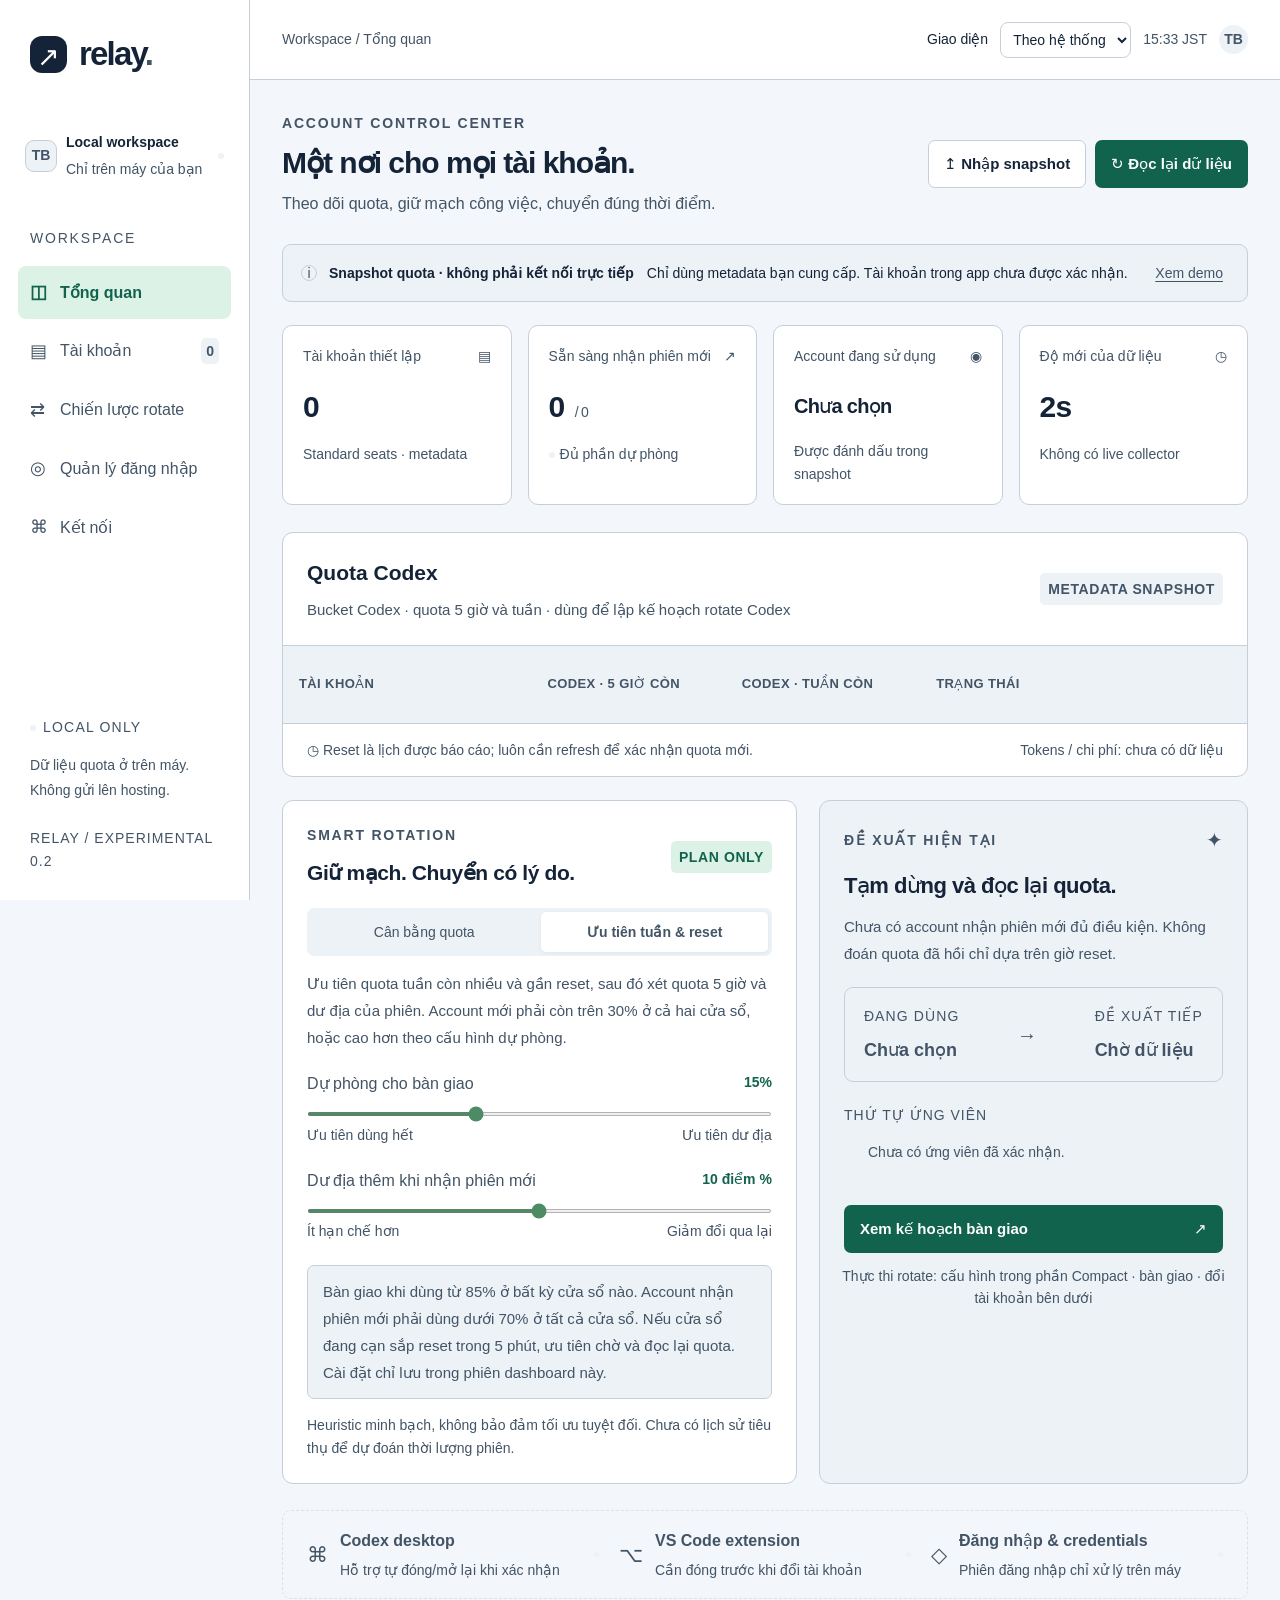
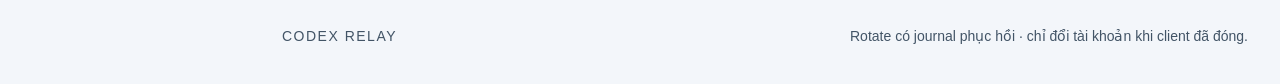
==== commit 1561e51f: "Clarify rotation actions and separate automatic rotation toggle" ====
--- a/Codex Relay.html
+++ b/Codex Relay.html
@@ -1,5 +1,5 @@
 <!doctype html>
-<html lang="vi"><head><meta charset="utf-8"><meta http-equiv="Content-Security-Policy" content="default-src 'none'; script-src 'nonce-QG_xHCknJuCbH76BXRusgdJXtidB7iXU'; style-src 'unsafe-inline'; connect-src 'none'; base-uri 'none'; form-action 'none'"><meta name="viewport" content="width=device-width,initial-scale=1"><title>Codex Relay · Quota & rotation</title><style>:root{--ink:#192b2a;--muted:#7e8b88;--line:#e7ece9;--teal:#166c56;--mint:#e6f3eb;--bg:#f6f8f6;--amber:#bb7d30}*{box-sizing:border-box}html{scroll-behavior:smooth}body{margin:0;background:var(--bg);font:14px -apple-system,BlinkMacSystemFont,"Segoe UI",sans-serif;color:var(--ink)}button,input{font:inherit}button,a,input{touch-action:manipulation}button{cursor:pointer}button:focus-visible,a:focus-visible,input:focus-visible{outline:3px solid #49a68d;outline-offset:4px}a{text-decoration:none;color:inherit}.sidebar{width:230px;background:var(--surface);position:fixed;inset:0 auto 0 0;border-right:1px solid var(--line);padding:36px 22px;display:flex;flex-direction:column}.brand{display:flex;gap:12px;align-items:center;font-size:33px;font-weight:750;letter-spacing:-1.8px;padding:0 12px}.brand-icon{display:grid;place-items:center;background:var(--ink);color:var(--on-accent);border-radius:12px;width:37px;height:37px;font-size:27px;font-weight:400;letter-spacing:0}.brand-dot{color:var(--muted)}.workspace{margin:38px 0 34px;padding:12px 7px;display:flex;align-items:center;gap:9px;font-size:14px;font-weight:600}.workspace-icon{background:var(--surface-alt);border:1px solid var(--line);display:grid;place-items:center;width:32px;height:32px;border-radius:9px;font-size:14px;color:var(--muted)}.workspace small{display:block;color:var(--muted);font-size:14px;margin-top:5px;font-weight:400}.online,.small-dot{width:6px;height:6px;display:inline-block;background:var(--surface-alt);border-radius:50%}.workspace>.online{margin-left:auto}.nav-label{font-size:14px;letter-spacing:1.8px;color:var(--muted);margin:0 12px 17px}nav{display:grid;gap:6px}nav a{padding:13px 13px;border-radius:8px;color:var(--muted);font-size:14px;display:flex;gap:12px;align-items:center}nav a>span{font-size:18px;width:18px}nav a.selected{background:var(--surface-alt);color:var(--muted);font-weight:650}nav b{margin-left:auto;background:var(--surface-alt);border-radius:5px;font-size:14px;padding:2px 5px}.sidebar-bottom{margin-top:auto;padding:16px 12px 0}.local-badge{font-size:14px;letter-spacing:1.2px;color:var(--muted);display:flex;align-items:center;gap:7px}.sidebar-bottom p{font-size:14px;line-height:1.8;color:var(--muted)}.version{display:block;font-size:14px;letter-spacing:1px;margin-top:24px;color:var(--muted)}main{margin-left:230px}header{height:76px;border-bottom:1px solid var(--line);display:flex;justify-content:space-between;align-items:center;padding:0 42px;background:var(--surface)}.breadcrumb{font-size:14px;color:var(--muted)}.breadcrumb span{margin:0 12px;color:var(--muted)}.header-right{display:flex;gap:23px;align-items:center;font-size:14px;color:var(--muted)}.avatar{width:29px;height:29px;border-radius:50%;background:var(--surface-alt);color:var(--muted);display:grid;place-items:center;font-size:14px;font-weight:650}.page{padding:38px 42px 20px;max-width:1600px;margin:auto}.heading{display:flex;justify-content:space-between;align-items:center;gap:20px;margin-bottom:28px}.eyebrow{font-size:14px;letter-spacing:1.8px;font-weight:700;color:var(--muted)}.heading h1{font-size:29px;letter-spacing:-1px;font-weight:600;margin:10px 0 9px}.heading p{font-size:14px;color:var(--muted);margin:0}.heading-actions{display:flex;gap:9px}.button{border:1px solid transparent;border-radius:7px;padding:11px 15px;font-size:14px;font-weight:550;white-space:nowrap;transition:background .15s}.primary{background:var(--teal);color:var(--on-accent)}.primary:hover{background:var(--surface-alt)}.secondary{border-color:var(--line);background:var(--surface);color:var(--muted)}.secondary:hover{background:var(--surface-alt)}.notice{display:flex;align-items:center;gap:12px;padding:15px 18px;background:var(--surface-alt);border:1px solid var(--line);border-radius:9px;margin-bottom:23px}.notice-icon{color:var(--muted);border:1px solid var(--line);border-radius:50%;font-size:14px;width:16px;height:16px;text-align:center;line-height:14px;flex-shrink:0}.notice strong{font-size:14px;margin-right:13px;color:var(--muted)}.notice div>span{font-size:14px;color:var(--muted)}.text-button{margin-left:auto;flex-shrink:0;background:none;border:0;color:var(--muted);font-size:14px;text-decoration:underline;text-underline-offset:3px}.metrics{display:grid;grid-template-columns:repeat(4,minmax(0,1fr));gap:16px;margin-bottom:27px}.metrics article{background:var(--surface);border:1px solid var(--line);border-radius:10px;padding:19px 20px}.metric-label{font-size:14px;color:var(--muted);display:flex;justify-content:space-between}.metric-label>span{color:var(--muted)}.metric-value{font-size:29px;font-weight:550;letter-spacing:-.7px;margin:16px 0 12px;font-variant-numeric:tabular-nums}.metric-value small{font-size:14px;color:var(--muted);font-weight:400;margin-left:7px}.metric-value.account-name{font-size:25px}.metric-footer{font-size:14px;color:var(--muted);display:flex;align-items:center;gap:5px}.panel{background:var(--surface);border:1px solid var(--line);border-radius:11px;overflow:hidden}.panel-heading{padding:23px 24px;display:flex;justify-content:space-between;align-items:center;gap:15px}.panel-heading h2{font-size:15px;font-weight:600;margin:0 0 8px}.panel-heading p{font-size:14px;color:var(--muted);margin:0}.chip{border-radius:5px;padding:5px 8px;font-size:14px;font-weight:650;letter-spacing:.6px;white-space:nowrap}.neutral{background:var(--surface-alt);color:var(--muted)}.mint{background:var(--mint);color:var(--muted)}.amber-chip{background:var(--surface-alt);color:var(--muted)}.blue-chip{background:var(--surface-alt);color:var(--muted)}.table-scroll{overflow:auto}table{border-collapse:collapse;width:100%;table-layout:fixed;text-align:left}thead{background:var(--surface-alt)}th{font-size:14px;color:var(--muted);font-weight:550;letter-spacing:.8px;padding:13px 24px;border-top:1px solid var(--line);border-bottom:1px solid var(--line)}th:first-child{width:25%}th:nth-child(2),th:nth-child(3){width:24%}th:nth-child(4){width:17%}th:last-child{width:10%;padding-left:0;text-align:center}.last-col{font-size:14px}td{padding:21px 24px;border-bottom:1px solid #f0f3ee;vertical-align:middle}tr.current{background:var(--surface-alt)}.account-cell{display:flex;gap:11px;align-items:center}.account-icon{width:32px;height:32px;border-radius:10px;display:grid;place-items:center;background:var(--surface-alt);color:var(--muted);font-size:14px;font-weight:600;flex-shrink:0}.account-cell strong{font-size:14px;display:block;font-weight:600}.account-cell small{display:block;color:var(--muted);font-size:14px;margin-top:6px}.account-top{display:flex;align-items:center;gap:7px}.mini-active{width:5px;height:5px;background:var(--surface-alt);border-radius:50%}.quota-top{display:flex;justify-content:space-between;align-items:baseline;gap:4px}.quota-top strong{font-size:14px;font-weight:550;font-variant-numeric:tabular-nums}.quota-top span{font-size:14px;color:var(--muted)}.bar{height:4px;background:var(--surface-alt);border-radius:5px;overflow:hidden;margin:8px 0}.bar-fill{height:100%;background:var(--surface-alt);border-radius:5px}.bar-fill.warning{background:var(--surface-alt)}.bar-fill.low{background:var(--surface-alt)}.quota-reset{font-size:14px;color:var(--muted)}.quota-unknown{color:var(--muted);font-size:14px}.row-state{display:flex;align-items:center;gap:5px;font-size:14px;color:var(--muted)}.row-state.amber{color:var(--muted)}.row-state.active{color:var(--muted)}.toggle-cell{text-align:center;padding:18px 12px}.toggle{appearance:none;width:29px;height:17px;background:var(--surface-alt);border-radius:20px;position:relative;cursor:pointer;vertical-align:middle;transition:.2s}.toggle:checked{background:var(--surface-alt)}.toggle:before{content:"";height:11px;width:11px;background:var(--surface);border-radius:50%;position:absolute;top:3px;left:3px;box-shadow:0 1px 2px #0002;transition:.2s}.toggle:checked:before{transform:translateX(12px)}.table-footer{display:flex;justify-content:space-between;padding:15px 24px;gap:10px;font-size:14px;color:var(--muted)}.bottom-grid{display:grid;grid-template-columns:1.2fr 1fr;gap:22px;margin-top:23px}.strategy-panel .panel-heading{padding-bottom:18px}.strategy-panel h2{font-size:18px;margin:10px 0 0;letter-spacing:-.4px}.strategy-tabs{display:flex;margin:0 24px;background:var(--surface-alt);border-radius:7px;padding:4px;gap:4px}.strategy-tabs button{flex:1;border:0;background:none;padding:9px 5px;font-size:14px;color:var(--muted);border-radius:5px}.strategy-tabs button.active{background:var(--surface);box-shadow:0 1px 4px #1d402a12;color:var(--muted);font-weight:650}.strategy-description{font-size:14px;line-height:1.8;color:var(--muted);margin:14px 24px 20px;min-height:35px}.setting{padding:0 24px;margin-bottom:22px}.setting label{display:flex;justify-content:space-between;font-size:14px;color:var(--muted);gap:10px}.setting strong{font-size:14px;color:var(--muted);font-weight:550}.setting input{width:100%;margin:15px 0 7px;accent-color:#4d8b65;cursor:pointer;height:4px}.range-labels{display:flex;justify-content:space-between;font-size:14px;color:var(--muted)}.policy-summary{margin:0 24px 15px;font-size:14px;color:var(--muted);background:var(--surface-alt);border:1px solid var(--line);border-radius:7px;line-height:1.8;padding:12px 15px}.method-note{padding:0 24px 22px;color:var(--muted);font-size:14px;line-height:1.7}.decision-panel{background:var(--surface-alt);border-color:var(--line)}.decision-panel .panel-heading{padding-bottom:12px}.signal{color:var(--muted);font-size:20px}.decision-panel>h2{font-size:22px;font-weight:550;letter-spacing:-.5px;margin:0 24px 10px}.decision-panel>p{font-size:14px;line-height:1.8;color:var(--muted);margin:0 24px 20px}.route{margin:0 24px 22px;border:1px solid var(--line);border-radius:9px;background:var(--surface-alt);padding:17px 19px;display:flex;align-items:center;justify-content:space-between}.route-label{display:block;font-size:14px;letter-spacing:1.1px;color:var(--muted);margin-bottom:8px}.route strong{font-size:16px;font-weight:550;color:var(--muted)}.route-arrow{color:var(--muted);font-size:20px}.ranking-label{font-size:14px;letter-spacing:1px;color:var(--muted);margin:0 24px 10px}#ranking{margin:0 24px 18px}.rank{display:flex;align-items:center;gap:8px;padding:8px 0;border-bottom:1px solid #e2eadf;font-size:14px;color:var(--muted)}.rank-number{font-size:14px;width:13px;color:var(--muted)}.rank-score{margin-left:auto;font-size:14px}.full{display:flex;width:calc(100% - 48px);justify-content:space-between;margin:0 24px 12px}.execution-note{text-align:center;color:var(--muted);font-size:14px;padding:0 16px 23px;line-height:1.6}.execution-note strong{font-weight:500;color:var(--muted)}.connections{display:grid;grid-template-columns:repeat(3,1fr);gap:20px;margin-top:26px;border:1px dashed #dce4d9;border-radius:9px;padding:17px 24px}.connections>div{display:flex;gap:12px;align-items:center}.connections>div>span:first-child{font-size:21px;color:var(--muted)}.connections strong{display:block;font-size:14px;font-weight:550;color:var(--muted)}.connections small{font-size:14px;color:var(--muted);display:block;margin-top:5px}.status-dot{width:5px;height:5px;border-radius:50%;margin-left:auto}.status-dot.amber{background:var(--surface-alt)}.status-dot.green{background:var(--surface-alt)}footer{display:flex;justify-content:space-between;color:var(--muted);font-size:14px;letter-spacing:1.5px;padding:26px 0 4px}footer span{letter-spacing:0;font-size:14px}.error{padding:12px 16px;color:var(--muted);background:var(--surface-alt);border:1px solid var(--line);border-radius:8px;font-size:14px;margin-bottom:18px}dialog{border:1px solid var(--line);border-radius:14px;max-width:600px;width:calc(100% - 32px);padding:26px;box-shadow:0 20px 80px #12332130;color:var(--ink)}dialog::backdrop{background:var(--surface-alt);backdrop-filter:blur(3px)}.dialog-header{display:flex;justify-content:space-between;align-items:center}.dialog-header h2{font-size:22px;font-weight:550}.icon-button{background:none;border:0;font-size:26px;color:var(--muted);padding:8px}#plan-content p{font-size:14px;line-height:1.8;color:var(--muted)}#plan-content ol{padding-left:25px}#plan-content li{padding:9px 0 9px 8px;font-size:14px;line-height:1.6}.dialog-footer{display:flex;justify-content:flex-end;gap:10px;border-top:1px solid var(--line);padding-top:20px;margin-top:18px}button:disabled{opacity:.45;cursor:default}
+<html lang="vi"><head><meta charset="utf-8"><meta http-equiv="Content-Security-Policy" content="default-src 'none'; script-src 'nonce-UuBbNMgjO-lkJ3GELnQ2QaYj6tSbOuU7'; style-src 'unsafe-inline'; connect-src 'none'; base-uri 'none'; form-action 'none'"><meta name="viewport" content="width=device-width,initial-scale=1"><title>Codex Relay · Quota & rotation</title><style>:root{--ink:#192b2a;--muted:#7e8b88;--line:#e7ece9;--teal:#166c56;--mint:#e6f3eb;--bg:#f6f8f6;--amber:#bb7d30}*{box-sizing:border-box}html{scroll-behavior:smooth}body{margin:0;background:var(--bg);font:14px -apple-system,BlinkMacSystemFont,"Segoe UI",sans-serif;color:var(--ink)}button,input{font:inherit}button,a,input{touch-action:manipulation}button{cursor:pointer}button:focus-visible,a:focus-visible,input:focus-visible{outline:3px solid #49a68d;outline-offset:4px}a{text-decoration:none;color:inherit}.sidebar{width:230px;background:var(--surface);position:fixed;inset:0 auto 0 0;border-right:1px solid var(--line);padding:36px 22px;display:flex;flex-direction:column}.brand{display:flex;gap:12px;align-items:center;font-size:33px;font-weight:750;letter-spacing:-1.8px;padding:0 12px}.brand-icon{display:grid;place-items:center;background:var(--ink);color:var(--on-accent);border-radius:12px;width:37px;height:37px;font-size:27px;font-weight:400;letter-spacing:0}.brand-dot{color:var(--muted)}.workspace{margin:38px 0 34px;padding:12px 7px;display:flex;align-items:center;gap:9px;font-size:14px;font-weight:600}.workspace-icon{background:var(--surface-alt);border:1px solid var(--line);display:grid;place-items:center;width:32px;height:32px;border-radius:9px;font-size:14px;color:var(--muted)}.workspace small{display:block;color:var(--muted);font-size:14px;margin-top:5px;font-weight:400}.online,.small-dot{width:6px;height:6px;display:inline-block;background:var(--surface-alt);border-radius:50%}.workspace>.online{margin-left:auto}.nav-label{font-size:14px;letter-spacing:1.8px;color:var(--muted);margin:0 12px 17px}nav{display:grid;gap:6px}nav a{padding:13px 13px;border-radius:8px;color:var(--muted);font-size:14px;display:flex;gap:12px;align-items:center}nav a>span{font-size:18px;width:18px}nav a.selected{background:var(--surface-alt);color:var(--muted);font-weight:650}nav b{margin-left:auto;background:var(--surface-alt);border-radius:5px;font-size:14px;padding:2px 5px}.sidebar-bottom{margin-top:auto;padding:16px 12px 0}.local-badge{font-size:14px;letter-spacing:1.2px;color:var(--muted);display:flex;align-items:center;gap:7px}.sidebar-bottom p{font-size:14px;line-height:1.8;color:var(--muted)}.version{display:block;font-size:14px;letter-spacing:1px;margin-top:24px;color:var(--muted)}main{margin-left:230px}header{height:76px;border-bottom:1px solid var(--line);display:flex;justify-content:space-between;align-items:center;padding:0 42px;background:var(--surface)}.breadcrumb{font-size:14px;color:var(--muted)}.breadcrumb span{margin:0 12px;color:var(--muted)}.header-right{display:flex;gap:23px;align-items:center;font-size:14px;color:var(--muted)}.avatar{width:29px;height:29px;border-radius:50%;background:var(--surface-alt);color:var(--muted);display:grid;place-items:center;font-size:14px;font-weight:650}.page{padding:38px 42px 20px;max-width:1600px;margin:auto}.heading{display:flex;justify-content:space-between;align-items:center;gap:20px;margin-bottom:28px}.eyebrow{font-size:14px;letter-spacing:1.8px;font-weight:700;color:var(--muted)}.heading h1{font-size:29px;letter-spacing:-1px;font-weight:600;margin:10px 0 9px}.heading p{font-size:14px;color:var(--muted);margin:0}.heading-actions{display:flex;gap:9px}.button{border:1px solid transparent;border-radius:7px;padding:11px 15px;font-size:14px;font-weight:550;white-space:nowrap;transition:background .15s}.primary{background:var(--teal);color:var(--on-accent)}.primary:hover{background:var(--surface-alt)}.secondary{border-color:var(--line);background:var(--surface);color:var(--muted)}.secondary:hover{background:var(--surface-alt)}.notice{display:flex;align-items:center;gap:12px;padding:15px 18px;background:var(--surface-alt);border:1px solid var(--line);border-radius:9px;margin-bottom:23px}.notice-icon{color:var(--muted);border:1px solid var(--line);border-radius:50%;font-size:14px;width:16px;height:16px;text-align:center;line-height:14px;flex-shrink:0}.notice strong{font-size:14px;margin-right:13px;color:var(--muted)}.notice div>span{font-size:14px;color:var(--muted)}.text-button{margin-left:auto;flex-shrink:0;background:none;border:0;color:var(--muted);font-size:14px;text-decoration:underline;text-underline-offset:3px}.metrics{display:grid;grid-template-columns:repeat(4,minmax(0,1fr));gap:16px;margin-bottom:27px}.metrics article{background:var(--surface);border:1px solid var(--line);border-radius:10px;padding:19px 20px}.metric-label{font-size:14px;color:var(--muted);display:flex;justify-content:space-between}.metric-label>span{color:var(--muted)}.metric-value{font-size:29px;font-weight:550;letter-spacing:-.7px;margin:16px 0 12px;font-variant-numeric:tabular-nums}.metric-value small{font-size:14px;color:var(--muted);font-weight:400;margin-left:7px}.metric-value.account-name{font-size:25px}.metric-footer{font-size:14px;color:var(--muted);display:flex;align-items:center;gap:5px}.panel{background:var(--surface);border:1px solid var(--line);border-radius:11px;overflow:hidden}.panel-heading{padding:23px 24px;display:flex;justify-content:space-between;align-items:center;gap:15px}.panel-heading h2{font-size:15px;font-weight:600;margin:0 0 8px}.panel-heading p{font-size:14px;color:var(--muted);margin:0}.chip{border-radius:5px;padding:5px 8px;font-size:14px;font-weight:650;letter-spacing:.6px;white-space:nowrap}.neutral{background:var(--surface-alt);color:var(--muted)}.mint{background:var(--mint);color:var(--muted)}.amber-chip{background:var(--surface-alt);color:var(--muted)}.blue-chip{background:var(--surface-alt);color:var(--muted)}.table-scroll{overflow:auto}table{border-collapse:collapse;width:100%;table-layout:fixed;text-align:left}thead{background:var(--surface-alt)}th{font-size:14px;color:var(--muted);font-weight:550;letter-spacing:.8px;padding:13px 24px;border-top:1px solid var(--line);border-bottom:1px solid var(--line)}th:first-child{width:25%}th:nth-child(2),th:nth-child(3){width:24%}th:nth-child(4){width:17%}th:last-child{width:10%;padding-left:0;text-align:center}.last-col{font-size:14px}td{padding:21px 24px;border-bottom:1px solid #f0f3ee;vertical-align:middle}tr.current{background:var(--surface-alt)}.account-cell{display:flex;gap:11px;align-items:center}.account-icon{width:32px;height:32px;border-radius:10px;display:grid;place-items:center;background:var(--surface-alt);color:var(--muted);font-size:14px;font-weight:600;flex-shrink:0}.account-cell strong{font-size:14px;display:block;font-weight:600}.account-cell small{display:block;color:var(--muted);font-size:14px;margin-top:6px}.account-top{display:flex;align-items:center;gap:7px}.mini-active{width:5px;height:5px;background:var(--surface-alt);border-radius:50%}.quota-top{display:flex;justify-content:space-between;align-items:baseline;gap:4px}.quota-top strong{font-size:14px;font-weight:550;font-variant-numeric:tabular-nums}.quota-top span{font-size:14px;color:var(--muted)}.bar{height:4px;background:var(--surface-alt);border-radius:5px;overflow:hidden;margin:8px 0}.bar-fill{height:100%;background:var(--surface-alt);border-radius:5px}.bar-fill.warning{background:var(--surface-alt)}.bar-fill.low{background:var(--surface-alt)}.quota-reset{font-size:14px;color:var(--muted)}.quota-unknown{color:var(--muted);font-size:14px}.row-state{display:flex;align-items:center;gap:5px;font-size:14px;color:var(--muted)}.row-state.amber{color:var(--muted)}.row-state.active{color:var(--muted)}.toggle-cell{text-align:center;padding:18px 12px}.toggle{appearance:none;width:29px;height:17px;background:var(--surface-alt);border-radius:20px;position:relative;cursor:pointer;vertical-align:middle;transition:.2s}.toggle:checked{background:var(--surface-alt)}.toggle:before{content:"";height:11px;width:11px;background:var(--surface);border-radius:50%;position:absolute;top:3px;left:3px;box-shadow:0 1px 2px #0002;transition:.2s}.toggle:checked:before{transform:translateX(12px)}.table-footer{display:flex;justify-content:space-between;padding:15px 24px;gap:10px;font-size:14px;color:var(--muted)}.bottom-grid{display:grid;grid-template-columns:1.2fr 1fr;gap:22px;margin-top:23px}.strategy-panel .panel-heading{padding-bottom:18px}.strategy-panel h2{font-size:18px;margin:10px 0 0;letter-spacing:-.4px}.strategy-tabs{display:flex;margin:0 24px;background:var(--surface-alt);border-radius:7px;padding:4px;gap:4px}.strategy-tabs button{flex:1;border:0;background:none;padding:9px 5px;font-size:14px;color:var(--muted);border-radius:5px}.strategy-tabs button.active{background:var(--surface);box-shadow:0 1px 4px #1d402a12;color:var(--muted);font-weight:650}.strategy-description{font-size:14px;line-height:1.8;color:var(--muted);margin:14px 24px 20px;min-height:35px}.setting{padding:0 24px;margin-bottom:22px}.setting label{display:flex;justify-content:space-between;font-size:14px;color:var(--muted);gap:10px}.setting strong{font-size:14px;color:var(--muted);font-weight:550}.setting input{width:100%;margin:15px 0 7px;accent-color:#4d8b65;cursor:pointer;height:4px}.range-labels{display:flex;justify-content:space-between;font-size:14px;color:var(--muted)}.policy-summary{margin:0 24px 15px;font-size:14px;color:var(--muted);background:var(--surface-alt);border:1px solid var(--line);border-radius:7px;line-height:1.8;padding:12px 15px}.method-note{padding:0 24px 22px;color:var(--muted);font-size:14px;line-height:1.7}.decision-panel{background:var(--surface-alt);border-color:var(--line)}.decision-panel .panel-heading{padding-bottom:12px}.signal{color:var(--muted);font-size:20px}.decision-panel>h2{font-size:22px;font-weight:550;letter-spacing:-.5px;margin:0 24px 10px}.decision-panel>p{font-size:14px;line-height:1.8;color:var(--muted);margin:0 24px 20px}.route{margin:0 24px 22px;border:1px solid var(--line);border-radius:9px;background:var(--surface-alt);padding:17px 19px;display:flex;align-items:center;justify-content:space-between}.route-label{display:block;font-size:14px;letter-spacing:1.1px;color:var(--muted);margin-bottom:8px}.route strong{font-size:16px;font-weight:550;color:var(--muted)}.route-arrow{color:var(--muted);font-size:20px}.ranking-label{font-size:14px;letter-spacing:1px;color:var(--muted);margin:0 24px 10px}#ranking{margin:0 24px 18px}.rank{display:flex;align-items:center;gap:8px;padding:8px 0;border-bottom:1px solid #e2eadf;font-size:14px;color:var(--muted)}.rank-number{font-size:14px;width:13px;color:var(--muted)}.rank-score{margin-left:auto;font-size:14px}.full{display:flex;width:calc(100% - 48px);justify-content:space-between;margin:0 24px 12px}.execution-note{text-align:center;color:var(--muted);font-size:14px;padding:0 16px 23px;line-height:1.6}.execution-note strong{font-weight:500;color:var(--muted)}.connections{display:grid;grid-template-columns:repeat(3,1fr);gap:20px;margin-top:26px;border:1px dashed #dce4d9;border-radius:9px;padding:17px 24px}.connections>div{display:flex;gap:12px;align-items:center}.connections>div>span:first-child{font-size:21px;color:var(--muted)}.connections strong{display:block;font-size:14px;font-weight:550;color:var(--muted)}.connections small{font-size:14px;color:var(--muted);display:block;margin-top:5px}.status-dot{width:5px;height:5px;border-radius:50%;margin-left:auto}.status-dot.amber{background:var(--surface-alt)}.status-dot.green{background:var(--surface-alt)}footer{display:flex;justify-content:space-between;color:var(--muted);font-size:14px;letter-spacing:1.5px;padding:26px 0 4px}footer span{letter-spacing:0;font-size:14px}.error{padding:12px 16px;color:var(--muted);background:var(--surface-alt);border:1px solid var(--line);border-radius:8px;font-size:14px;margin-bottom:18px}dialog{border:1px solid var(--line);border-radius:14px;max-width:600px;width:calc(100% - 32px);padding:26px;box-shadow:0 20px 80px #12332130;color:var(--ink)}dialog::backdrop{background:var(--surface-alt);backdrop-filter:blur(3px)}.dialog-header{display:flex;justify-content:space-between;align-items:center}.dialog-header h2{font-size:22px;font-weight:550}.icon-button{background:none;border:0;font-size:26px;color:var(--muted);padding:8px}#plan-content p{font-size:14px;line-height:1.8;color:var(--muted)}#plan-content ol{padding-left:25px}#plan-content li{padding:9px 0 9px 8px;font-size:14px;line-height:1.6}.dialog-footer{display:flex;justify-content:flex-end;gap:10px;border-top:1px solid var(--line);padding-top:20px;margin-top:18px}button:disabled{opacity:.45;cursor:default}
 @media(min-width:1600px){.page{padding-top:45px}}@media(max-width:1200px){.sidebar{width:190px;padding-left:16px;padding-right:16px}main{margin-left:190px}.page{padding:30px 25px}header{padding:0 25px}.heading h1{font-size:25px}.metrics{gap:10px}.metrics article{padding:16px 14px}.heading-actions{flex-direction:column}.notice div>span{display:block;margin-top:5px}td,th{padding-left:15px;padding-right:15px}.table-footer{font-size:14px}.connections{padding:15px}}@media(max-width:900px){.sidebar{width:72px;padding:27px 12px}.brand{padding:0;font-size:0}.brand-icon{font-size:25px}.workspace,.nav-label,.sidebar-bottom{display:none}nav{margin-top:40px}nav a{font-size:0;padding:12px;gap:0}nav a>span{font-size:20px}nav b{display:none}main{margin-left:72px}.metrics{grid-template-columns:repeat(2,1fr)}.bottom-grid{grid-template-columns:1fr}.connections{grid-template-columns:1fr;gap:18px}.connections>div{max-width:350px}.heading{align-items:flex-start}.heading h1{font-size:24px}table{min-width:730px}.heading-actions{flex-direction:row}.heading-actions .button{font-size:0}.heading-actions .button:first-letter{font-size:17px}.table-footer{flex-direction:column}.notice{align-items:flex-start}.notice strong{line-height:1.7}.text-button{margin-top:3px}}@media(max-width:540px){.sidebar{display:none}main{margin-left:0}.page{padding:25px 16px}header{height:55px;padding:0 16px}.heading{gap:10px}.heading h1{font-size:21px;line-height:1.3}.heading p{font-size:14px;line-height:1.7}.eyebrow{font-size:14px;letter-spacing:1.2px}.heading-actions{gap:5px}.heading-actions .button{padding:9px}.metrics article{padding:16px 13px}.metric-label{font-size:14px}.metric-value{font-size:25px}.metric-footer{font-size:14px}.panel-heading{padding:20px}.panel-heading p{font-size:14px;line-height:1.6}.notice{padding:12px;gap:8px}.notice div>span{font-size:14px;line-height:1.6}.notice strong{font-size:14px}.text-button{font-size:14px}footer{gap:20px;font-size:14px}footer span{font-size:14px;line-height:1.6}.strategy-tabs,.route,#ranking{margin-left:20px;margin-right:20px}.setting{padding:0 20px}}
 
 .account-help{font-size:14px;line-height:1.8;color:var(--muted)}.capture-controls{display:flex;flex-wrap:wrap;gap:10px;align-items:center;padding:15px 0}.capture-controls label{width:100%;font-size:14px}.capture-controls input{padding:10px;border:1px solid var(--line);border-radius:6px;min-width:160px;flex:1}.saved-account{display:flex;justify-content:space-between;gap:15px;align-items:center;border-top:1px solid #e7ece9;padding:16px 0}.saved-account strong{display:block;font-size:14px}.saved-account small{display:block;color:var(--muted);font-size:14px;margin-top:6px}
@@ -34,13 +34,13 @@
 <section class="panel accounts-panel" id="accounts"><div class="panel-heading"><div><h2>Quota Codex</h2><p>Bucket Codex · quota 5 giờ và tuần · dùng để lập kế hoạch rotate Codex</p></div><span class="chip neutral" id="snapshot-badge">SNAPSHOT</span></div><div class="table-scroll"><table><thead><tr><th>TÀI KHOẢN</th><th>CODEX · 5 GIỜ CÒN</th><th>CODEX · TUẦN CÒN</th><th>TRẠNG THÁI</th><th class="last-col">THAM GIA ROTATE</th></tr></thead><tbody id="accounts-body"></tbody></table></div><div class="table-footer"><span>◷ Reset là lịch được báo cáo; luôn cần refresh để xác nhận quota mới.</span><span id="token-summary">Tokens / chi phí: chưa có dữ liệu</span></div></section>
 <div class="bottom-grid"><section class="panel strategy-panel" id="rotation"><div class="panel-heading"><div><div class="eyebrow">SMART ROTATION</div><h2>Giữ mạch. Chuyển có lý do.</h2></div><span class="chip mint">PLAN ONLY</span></div><div class="strategy-tabs" role="group" aria-label="Chiến lược"><button data-strategy="balanced" class="active">Cân bằng quota</button><button data-strategy="reset_first">Ưu tiên tuần &amp; reset</button></div><p class="strategy-description" id="strategy-description"></p><div class="setting"><label for="reserve">Dự phòng cho bàn giao <strong><span id="reserve-value">15</span>%</strong></label><input type="range" min="1" max="40" step="1" value="15" id="reserve"><div class="range-labels"><span>Ưu tiên dùng hết</span><span>Ưu tiên dư địa</span></div></div><div class="setting"><label for="margin">Dư địa thêm khi nhận phiên mới <strong><span id="margin-value">10</span> điểm %</strong></label><input type="range" min="0" max="20" step="5" value="10" id="margin"><div class="range-labels"><span>Ít hạn chế hơn</span><span>Giảm đổi qua lại</span></div></div><div class="policy-summary" id="policy-summary"></div><div class="method-note">Heuristic minh bạch, không bảo đảm tối ưu tuyệt đối. Chưa có lịch sử tiêu thụ để dự đoán thời lượng phiên.</div></section>
 <section class="panel decision-panel"><div class="panel-heading"><div class="eyebrow">ĐỀ XUẤT HIỆN TẠI</div><span class="signal">✦</span></div><h2 id="decision-title">Đang tính…</h2><p id="decision-copy"></p><div class="route"><div><span class="route-label">ĐANG DÙNG</span><strong id="route-from">—</strong></div><span class="route-arrow">→</span><div><span class="route-label">ĐỀ XUẤT TIẾP</span><strong id="route-to">—</strong></div></div><div class="ranking-label">THỨ TỰ ỨNG VIÊN</div><div id="ranking"></div><button class="button primary full" id="preview">Xem kế hoạch bàn giao <span>↗</span></button><div class="execution-note">Thực thi rotate: cấu hình trong phần Compact · bàn giao · đổi tài khoản bên dưới</div></section></div>
-<section class="panel rotation-runner" id="rotation-runner"><div class="panel-heading"><div><div class="eyebrow">ROTATION &amp; CONTEXT</div><h2>Compact · bàn giao · đổi tài khoản</h2><p>Thực thi khi Codex desktop, VS Code và CLI đã đóng. Có thể chọn tự đóng/mở lại desktop trong popup xác nhận.</p></div><span class="chip neutral" id="rotation-phase">Chưa cấu hình</span></div><div class="runner-content"><p id="rotation-message" role="status">Chọn cuộc trò chuyện cần bàn giao trước khi bật tự động.</p><p id="rotation-config-summary"></p><div class="runner-actions"><button class="button secondary" id="rotation-settings">Chọn chat &amp; cấu hình</button><button class="button secondary" id="rotation-checkpoint">Force compact &amp; export</button><button class="button primary" id="rotation-start">Rotate ngay</button><button class="button secondary" id="force-switch">Force switch account</button><button class="button secondary" id="rotation-cancel">Hủy / tắt tự động</button><button class="button secondary" id="rotation-recovery">Xác nhận sau phục hồi</button></div><div id="rotation-artifacts"></div><section class="relay-logs"><h3>Nhật ký hoạt động</h3><p id="relay-log-status" class="account-help"></p><label><input type="checkbox" id="relay-log-follow" checked> Tự cuộn theo log mới</label><pre id="relay-log-output" tabindex="0" aria-label="Lịch sử hoạt động Relay"></pre><p class="account-help">Lưu tối đa 2.000 mốc xử lý qua các lần restart. Không chứa nội dung handoff hoặc thông tin đăng nhập.</p></section><div id="managed-workflows"></div><p class="account-help">Mở dashboard bằng Safari/Chrome riêng và chạy server trong Terminal trước khi đóng client. Sau import, mở lại client và chọn thread được quản lý. Nếu bật tiếp tục, Relay chạy một lượt công việc local trong app-server riêng; không tự điều khiển giao diện client.</p></div></section>
+<section class="panel rotation-runner" id="rotation-runner"><div class="panel-heading"><div><div class="eyebrow">ROTATION &amp; CONTEXT</div><h2>Compact · bàn giao · đổi tài khoản</h2><p>Thực thi khi Codex desktop, VS Code và CLI đã đóng. Có thể chọn tự đóng/mở lại desktop trong popup xác nhận.</p></div><span class="chip neutral" id="rotation-phase">Chưa cấu hình</span></div><div class="runner-content"><p id="rotation-message" role="status">Chọn cuộc trò chuyện cần bàn giao trước khi bật tự động.</p><p id="rotation-config-summary"></p><div class="runner-actions"><button class="button secondary" id="rotation-settings">Chọn chat &amp; cấu hình</button><button class="button secondary" id="rotation-checkpoint">Compact &amp; tạo handoff mới</button><button class="button primary" id="rotation-start">Compact &amp; chuyển account</button><button class="button secondary" id="force-switch">Chỉ đổi account…</button><button class="button secondary" id="rotation-cancel">Hủy phiên đang chạy</button><button class="button secondary" id="rotation-recovery">Xác nhận sau phục hồi</button></div><label class="account-help"><input type="checkbox" id="rotation-auto-toggle"> Tự động rotate khi quota thấp</label><div class="account-help"><p><strong>Compact &amp; tạo handoff mới:</strong> compact thật từng thread đã chọn rồi xuất Markdown mới; giữ nguyên account, không import. Không dùng lại handoff cũ.</p><p><strong>Compact &amp; chuyển account:</strong> compact → tạo handoff mới → chọn account đủ quota → đổi đăng nhập → import vào thread được quản lý. Chỉ chạy tiếp nếu đã bật tùy chọn tiếp tục.</p><p><strong>Chỉ đổi account:</strong> đổi đăng nhập trực tiếp; không compact, tạo handoff hoặc import context.</p><p>Compact cần client đóng và thread không có lượt chạy active. Hủy yêu cầu dừng job và tắt tự động để tránh kích hoạt lại; dữ liệu/bước đã hoàn tất được giữ.</p></div><div id="rotation-artifacts"></div><section class="relay-logs"><h3>Nhật ký hoạt động</h3><p id="relay-log-status" class="account-help"></p><label><input type="checkbox" id="relay-log-follow" checked> Tự cuộn theo log mới</label><pre id="relay-log-output" tabindex="0" aria-label="Lịch sử hoạt động Relay"></pre><p class="account-help">Lưu tối đa 2.000 mốc xử lý qua các lần restart. Không chứa nội dung handoff hoặc thông tin đăng nhập.</p></section><div id="managed-workflows"></div><p class="account-help">Mở dashboard bằng Safari/Chrome riêng và chạy server trong Terminal trước khi đóng client. Sau import, mở lại client và chọn thread được quản lý. Nếu bật tiếp tục, Relay chạy một lượt công việc local trong app-server riêng; không tự điều khiển giao diện client.</p></div></section>
 <section id="connection" class="connections"><div><span>⌘</span><div><strong>Codex desktop</strong><small>Hỗ trợ tự đóng/mở lại khi xác nhận</small></div><span class="status-dot amber"></span></div><div><span>⌥</span><div><strong>VS Code extension</strong><small>Cần đóng trước khi đổi tài khoản</small></div><span class="status-dot amber"></span></div><div><span>◇</span><div><strong>Đăng nhập & credentials</strong><small>Phiên đăng nhập chỉ xử lý trên máy</small></div><span class="status-dot green"></span></div></section><footer>CODEX RELAY <span>Rotate có journal phục hồi · chỉ đổi tài khoản khi client đã đóng.</span></footer></section><section id="account-dialog" class="page account-management" hidden><div class="dialog-header"><div><div class="eyebrow">LOCAL FILE AUTH</div><h1>Quản lý đăng nhập</h1></div><button id="close-accounts" class="icon-button" aria-label="Về tổng quan">← Tổng quan</button></div><p class="account-help">Mở dashboard trong Safari/Chrome riêng. Lưu công việc, đóng Codex desktop, VS Code và các phiên CLI trước khi chuyển. Đổi file đăng nhập không tự compact hoặc chuyển context.</p><p class="account-help">Thêm tài khoản qua đăng nhập Codex chính thức hoặc lưu đăng nhập local hiện tại. Alias để trống sẽ hiển thị email. Token chỉ lưu trên máy.</p><div class="capture-controls"><label for="profile-name">Alias tùy chọn</label><input id="profile-name" maxlength="80" placeholder="Ví dụ: Work 1"><button id="capture-account" class="button secondary">Lưu đăng nhập hiện tại</button><button id="login-account" class="button primary">Thêm tài khoản qua đăng nhập</button></div><div id="account-message" role="status" class="account-help"></div><div id="login-status" class="login-status" hidden><span id="login-status-text"></span><a id="login-link" class="button primary" target="_blank" rel="noopener noreferrer" hidden>Mở trang đăng nhập OpenAI</a><button id="cancel-login" class="button secondary">Hủy đăng nhập</button></div><div class="capture-controls"><label for="backup-password">Mật khẩu file backup (ít nhất 12 ký tự)</label><input id="backup-password" type="password" autocomplete="new-password" minlength="12"><p class="account-help">File mã hóa chứa phiên đăng nhập. Giữ file và mật khẩu riêng, không chia sẻ. Import giữ nguyên profile trùng đã có trên máy.</p><button id="export-accounts" class="button secondary">Export tài khoản</button><button id="import-accounts" class="button secondary">Import tài khoản</button><input id="backup-file" type="file" accept=".json" hidden></div><div id="saved-accounts"></div><div class="dialog-footer"><button id="restore-account" class="button secondary">Khôi phục chuyển bị gián đoạn</button><button id="refresh-accounts" class="button primary">Đọc lại danh sách</button></div></section></main>
 <dialog id="plan-dialog"><div class="dialog-header"><div><div class="eyebrow">HANDOFF PREVIEW</div><h2>Kế hoạch chuyển phiên</h2></div><button id="close-dialog" class="icon-button" aria-label="Đóng">×</button></div><div id="plan-content"></div><div class="dialog-footer"><button class="button secondary" id="download">↓ Tải kế hoạch JSON</button><button class="button primary" id="done">Đã hiểu</button></div></dialog>
 
 <dialog id="delete-account-dialog"><h2>Gỡ tài khoản khỏi Relay?</h2><p id="delete-account-label" class="account-help"></p><p class="account-help">Xóa profile và credential đã lưu của profile này. Không xóa tài khoản OpenAI, không thay đăng nhập Codex đang dùng. Các bản sao khôi phục trước đây được giữ nguyên.</p><div class="dialog-footer"><button id="cancel-delete-account" class="button secondary">Giữ lại</button><button id="confirm-delete-account" class="button danger">Gỡ profile</button></div></dialog>
 <dialog id="rotation-dialog"><div class="dialog-header"><h2>Cấu hình rotate &amp; handoff</h2><button id="rotation-close" class="icon-button" aria-label="Đóng cấu hình rotate">×</button></div><p class="account-help">Chọn tối đa 10 chat local. Compact và tạo handoff sử dụng quota thật. Bản gốc được sao lưu trước khi compact; context được nạp vào thread đã liên kết, hoặc tạo mới nếu account đích chưa có.</p><p class="account-help">Mỗi chuỗi dùng một alias chung cho mọi account. Thread mới được đặt tên theo alias; đổi alias sẽ đồng bộ tên các thread đã liên kết khi client đã đóng.</p><h3>Luồng đã quản lý</h3><div id="rotation-workflows"></div><h3>Đăng ký chat mới trên account hiện tại</h3><div id="rotation-sessions"></div><label class="rotation-option"><input id="rotation-auto" type="checkbox"> Tự bắt đầu rotate khi quota chạm ngưỡng; chờ client đóng để thực thi</label><label class="rotation-option"><input id="rotation-continue" type="checkbox"> Sau import, Relay tiếp tục một lượt công việc local (cho phép sửa file trong project, tắt mạng, không tự chấp thuận yêu cầu quyền)</label><p id="rotation-dialog-error" role="status"></p><div class="dialog-footer"><button class="button primary" id="rotation-save">Lưu cấu hình</button></div></dialog>
-<dialog id="rotation-confirm-dialog"><h2 id="rotation-confirm-title"></h2><div id="rotation-confirm-content"></div><label><input type="checkbox" id="rotation-restart-desktop"> Tự đóng và mở lại Codex desktop / ChatGPT.app cho phiên này</label><p>App sẽ đóng trước compact và mở lại sau khi job kết thúc an toàn. Lưu công việc trước; chạy server ở Terminal riêng và mở dashboard bằng Safari/Chrome. Không force kill; VS Code/CLI vẫn cần đóng.</p><p>Compact và tạo tóm tắt sử dụng quota thật. Relay chờ các client đóng trước khi thực hiện.</p><div class="dialog-footer"><button class="button secondary" id="rotation-confirm-cancel">Hủy</button><button class="button primary" id="rotation-confirm-run">Xác nhận thực hiện</button></div></dialog><dialog id="force-switch-dialog"><h2>Force switch account</h2><p>Đổi đăng nhập trực tiếp sang account bạn chọn, không xét quota. Không compact hoặc bàn giao context. Cần đóng client trước khi đổi và mở lại sau đó. Journal cũ được giữ.</p><label>Account đích <select id="force-switch-target"></select></label><p id="force-switch-error" role="alert"></p><div class="dialog-footer"><button class="button secondary" id="force-switch-cancel">Hủy</button><button class="button primary" id="force-switch-confirm">Xác nhận đổi account</button></div></dialog><script nonce="QG_xHCknJuCbH76BXRusgdJXtidB7iXU">/* Standalone browser adapter. No network, filesystem, credential or app access. */
+<dialog id="rotation-confirm-dialog"><h2 id="rotation-confirm-title"></h2><div id="rotation-confirm-content"></div><label><input type="checkbox" id="rotation-restart-desktop"> Tự đóng và mở lại Codex desktop / ChatGPT.app cho phiên này</label><p>App sẽ đóng trước compact và mở lại sau khi job kết thúc an toàn. Lưu công việc trước; chạy server ở Terminal riêng và mở dashboard bằng Safari/Chrome. Không force kill; VS Code/CLI vẫn cần đóng.</p><p>Compact và tạo tóm tắt sử dụng quota thật. Relay chờ các client đóng trước khi thực hiện.</p><div class="dialog-footer"><button class="button secondary" id="rotation-confirm-cancel">Hủy</button><button class="button primary" id="rotation-confirm-run">Xác nhận thực hiện</button></div></dialog><dialog id="force-switch-dialog"><h2>Chỉ đổi account — không bàn giao context</h2><p>Đổi đăng nhập trực tiếp sang account bạn chọn, không xét quota. Không compact hoặc bàn giao context. Cần đóng client trước khi đổi và mở lại sau đó. Journal cũ được giữ.</p><label>Account đích <select id="force-switch-target"></select></label><p id="force-switch-error" role="alert"></p><div class="dialog-footer"><button class="button secondary" id="force-switch-cancel">Hủy</button><button class="button primary" id="force-switch-confirm">Xác nhận đổi account</button></div></dialog><script nonce="UuBbNMgjO-lkJ3GELnQ2QaYj6tSbOuU7">/* Standalone browser adapter. No network, filesystem, credential or app access. */
 'use strict';
 (() => {
   const number = n => typeof n === 'number' && Number.isFinite(n);
@@ -506,6 +506,9 @@
   clientStatus.hidden=!state.client_check;
   clientStatus.textContent=state.client_check?`Kiểm tra hiện tại: ${state.client_check.message}`:'';
   $('rotation-recovery').disabled=rotationBusy||state.busy||state.client_check?.clear===false;
+  $('rotation-auto-toggle').checked=!!config.enabled;
+  $('rotation-auto-toggle').disabled=rotationBusy||(!config.enabled&&(state.busy||['failed','recovery_required'].includes(job.phase)));
+  $('rotation-cancel').disabled=rotationBusy||!state.busy;
   $('rotation-config-summary').textContent=`${config.workflow_ids?.length||config.threads?.length||0} luồng · Tự động: ${config.enabled?'bật':'tắt'} · Tiếp tục bằng Relay: ${config.continue_work?'bật':'tắt'}`+(state.file_auth_ready?'':` · Cần thiết lập cli_auth_credentials_store = \"file\" ở đầu ${state.codex_home}/config.toml và đăng nhập lại trước khi chạy.`);
   for(const id of ['rotation-start','rotation-checkpoint','rotation-settings'])$(id).disabled=state.busy||rotationBusy;
   const missing=(state.managed_threads||[]).filter(flow=>(config.workflow_ids||[]).includes(flow.id)&&!flow.bindings[state.active_account]);
@@ -592,7 +595,7 @@
     if(flows.some(flow=>!flow.bindings[state.active_account]))throw new Error('Có workflow chưa có thread nguồn. Nạp handoff còn thiếu trong Luồng công việc được quản lý trước khi chạy.');
     confirmedRotationMode=mode;
     $('rotation-restart-desktop').checked=false;
-    $('rotation-confirm-title').textContent=mode==='rotate'?'Xác nhận rotate tài khoản':'Xác nhận compact & export';
+    $('rotation-confirm-title').textContent=mode==='rotate'?'Xác nhận compact, tạo handoff và chuyển account':'Xác nhận compact thật và tạo handoff mới';
     const box=$('rotation-confirm-content');box.replaceChildren();
     const name=state.accounts?.find(account=>account.id===state.active_account)?.name||state.active_account||'Chưa xác định';
     box.append(node('p','',`Account nguồn: ${name}`));
@@ -633,7 +636,8 @@
   }catch(error){$('force-switch-error').textContent=error.message;}
   finally{button.disabled=false;}
 });
-$('rotation-cancel').addEventListener('click',()=>rotationAction('/api/rotation/cancel'));
+$('rotation-auto-toggle').addEventListener('change',()=>rotationAction('/api/rotation/automatic',{enabled:$('rotation-auto-toggle').checked}));
+$('rotation-cancel').addEventListener('click',()=>{if(confirm('Dừng phiên hiện tại và tắt tự động? Các bước đã hoàn tất và handoff được giữ; không hoàn tác sửa file project.'))rotationAction('/api/rotation/cancel');});
 $('rotation-recovery').addEventListener('click',()=>rotationAction('/api/rotation/recovery'));
 setInterval(pollRotation,3000);
 pollRotation();
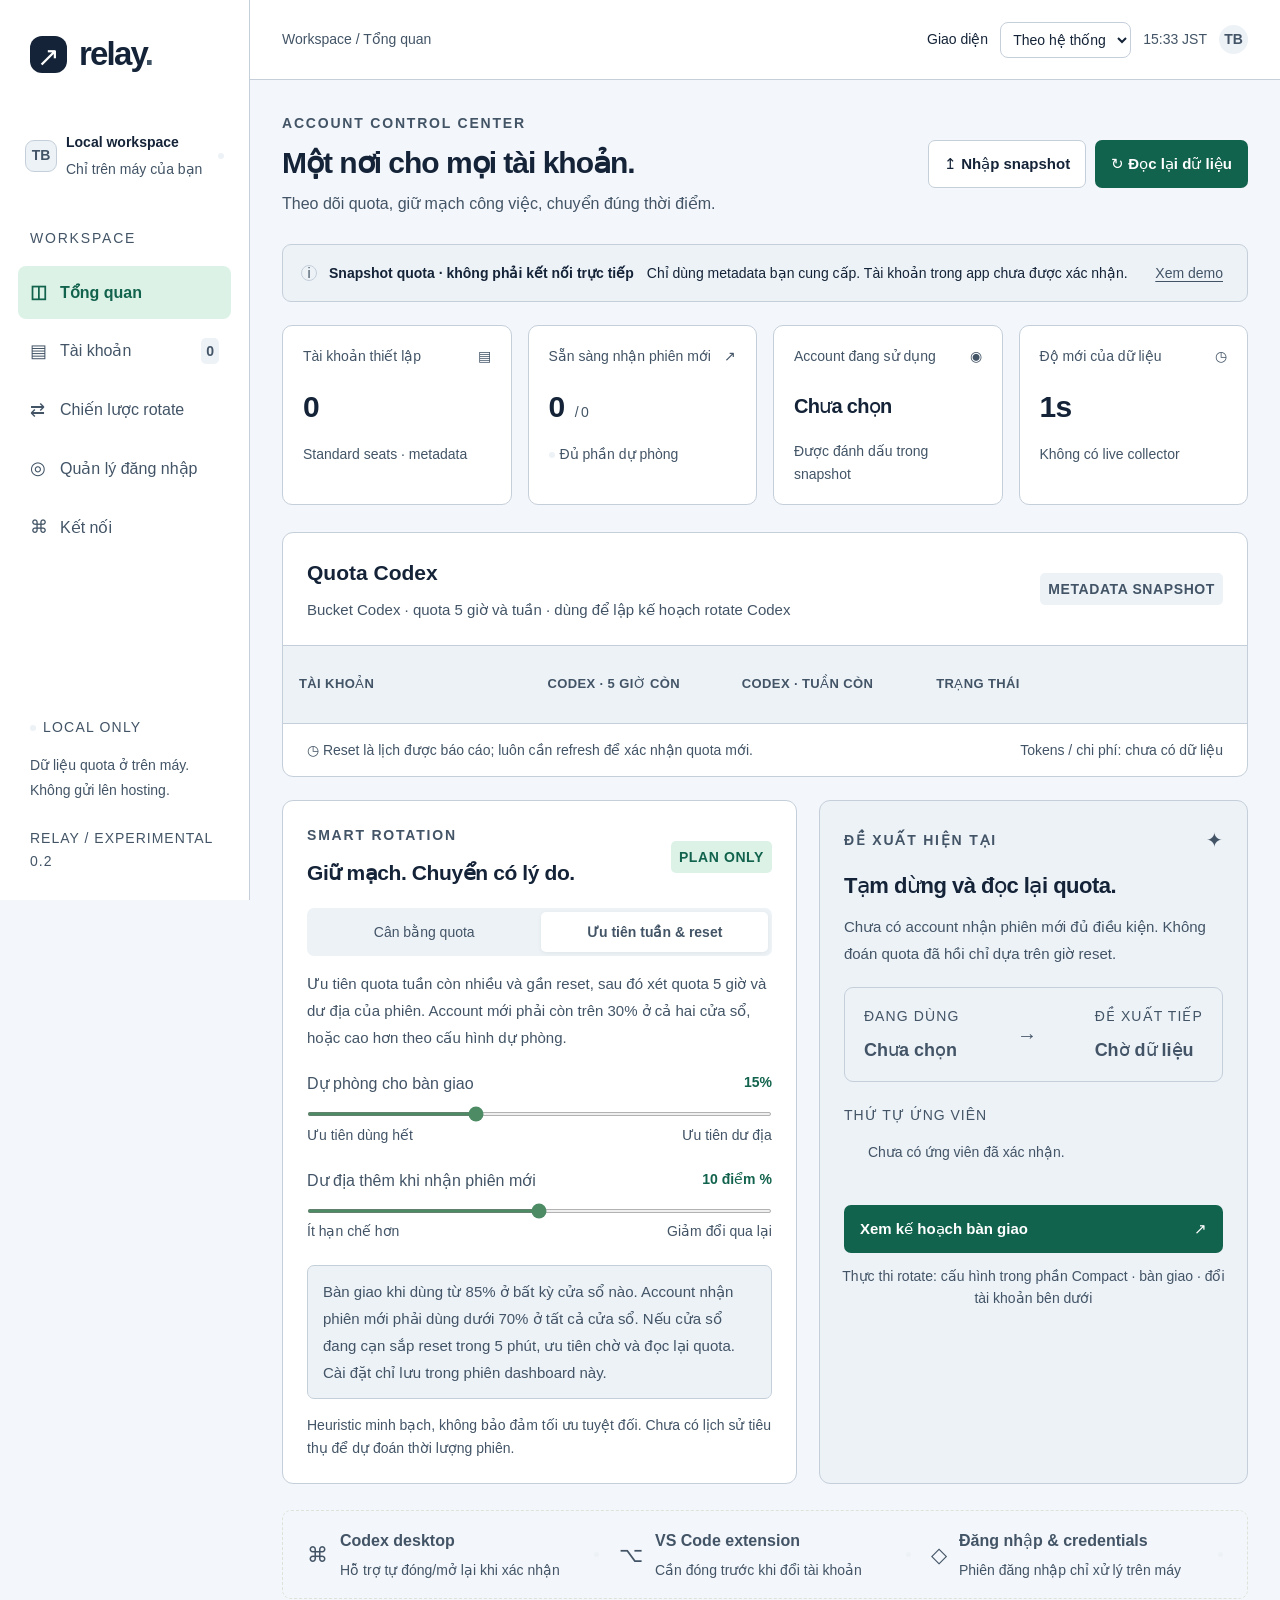
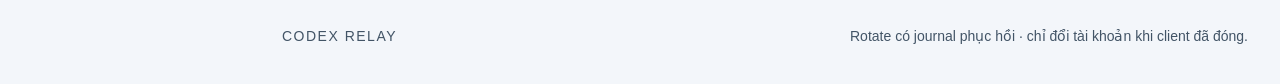
==== commit 6f5e0001: "Allow automatic or explicit destination account for rotation" ====
--- a/Codex Relay.html
+++ b/Codex Relay.html
@@ -1,5 +1,5 @@
 <!doctype html>
-<html lang="vi"><head><meta charset="utf-8"><meta http-equiv="Content-Security-Policy" content="default-src 'none'; script-src 'nonce-UuBbNMgjO-lkJ3GELnQ2QaYj6tSbOuU7'; style-src 'unsafe-inline'; connect-src 'none'; base-uri 'none'; form-action 'none'"><meta name="viewport" content="width=device-width,initial-scale=1"><title>Codex Relay · Quota & rotation</title><style>:root{--ink:#192b2a;--muted:#7e8b88;--line:#e7ece9;--teal:#166c56;--mint:#e6f3eb;--bg:#f6f8f6;--amber:#bb7d30}*{box-sizing:border-box}html{scroll-behavior:smooth}body{margin:0;background:var(--bg);font:14px -apple-system,BlinkMacSystemFont,"Segoe UI",sans-serif;color:var(--ink)}button,input{font:inherit}button,a,input{touch-action:manipulation}button{cursor:pointer}button:focus-visible,a:focus-visible,input:focus-visible{outline:3px solid #49a68d;outline-offset:4px}a{text-decoration:none;color:inherit}.sidebar{width:230px;background:var(--surface);position:fixed;inset:0 auto 0 0;border-right:1px solid var(--line);padding:36px 22px;display:flex;flex-direction:column}.brand{display:flex;gap:12px;align-items:center;font-size:33px;font-weight:750;letter-spacing:-1.8px;padding:0 12px}.brand-icon{display:grid;place-items:center;background:var(--ink);color:var(--on-accent);border-radius:12px;width:37px;height:37px;font-size:27px;font-weight:400;letter-spacing:0}.brand-dot{color:var(--muted)}.workspace{margin:38px 0 34px;padding:12px 7px;display:flex;align-items:center;gap:9px;font-size:14px;font-weight:600}.workspace-icon{background:var(--surface-alt);border:1px solid var(--line);display:grid;place-items:center;width:32px;height:32px;border-radius:9px;font-size:14px;color:var(--muted)}.workspace small{display:block;color:var(--muted);font-size:14px;margin-top:5px;font-weight:400}.online,.small-dot{width:6px;height:6px;display:inline-block;background:var(--surface-alt);border-radius:50%}.workspace>.online{margin-left:auto}.nav-label{font-size:14px;letter-spacing:1.8px;color:var(--muted);margin:0 12px 17px}nav{display:grid;gap:6px}nav a{padding:13px 13px;border-radius:8px;color:var(--muted);font-size:14px;display:flex;gap:12px;align-items:center}nav a>span{font-size:18px;width:18px}nav a.selected{background:var(--surface-alt);color:var(--muted);font-weight:650}nav b{margin-left:auto;background:var(--surface-alt);border-radius:5px;font-size:14px;padding:2px 5px}.sidebar-bottom{margin-top:auto;padding:16px 12px 0}.local-badge{font-size:14px;letter-spacing:1.2px;color:var(--muted);display:flex;align-items:center;gap:7px}.sidebar-bottom p{font-size:14px;line-height:1.8;color:var(--muted)}.version{display:block;font-size:14px;letter-spacing:1px;margin-top:24px;color:var(--muted)}main{margin-left:230px}header{height:76px;border-bottom:1px solid var(--line);display:flex;justify-content:space-between;align-items:center;padding:0 42px;background:var(--surface)}.breadcrumb{font-size:14px;color:var(--muted)}.breadcrumb span{margin:0 12px;color:var(--muted)}.header-right{display:flex;gap:23px;align-items:center;font-size:14px;color:var(--muted)}.avatar{width:29px;height:29px;border-radius:50%;background:var(--surface-alt);color:var(--muted);display:grid;place-items:center;font-size:14px;font-weight:650}.page{padding:38px 42px 20px;max-width:1600px;margin:auto}.heading{display:flex;justify-content:space-between;align-items:center;gap:20px;margin-bottom:28px}.eyebrow{font-size:14px;letter-spacing:1.8px;font-weight:700;color:var(--muted)}.heading h1{font-size:29px;letter-spacing:-1px;font-weight:600;margin:10px 0 9px}.heading p{font-size:14px;color:var(--muted);margin:0}.heading-actions{display:flex;gap:9px}.button{border:1px solid transparent;border-radius:7px;padding:11px 15px;font-size:14px;font-weight:550;white-space:nowrap;transition:background .15s}.primary{background:var(--teal);color:var(--on-accent)}.primary:hover{background:var(--surface-alt)}.secondary{border-color:var(--line);background:var(--surface);color:var(--muted)}.secondary:hover{background:var(--surface-alt)}.notice{display:flex;align-items:center;gap:12px;padding:15px 18px;background:var(--surface-alt);border:1px solid var(--line);border-radius:9px;margin-bottom:23px}.notice-icon{color:var(--muted);border:1px solid var(--line);border-radius:50%;font-size:14px;width:16px;height:16px;text-align:center;line-height:14px;flex-shrink:0}.notice strong{font-size:14px;margin-right:13px;color:var(--muted)}.notice div>span{font-size:14px;color:var(--muted)}.text-button{margin-left:auto;flex-shrink:0;background:none;border:0;color:var(--muted);font-size:14px;text-decoration:underline;text-underline-offset:3px}.metrics{display:grid;grid-template-columns:repeat(4,minmax(0,1fr));gap:16px;margin-bottom:27px}.metrics article{background:var(--surface);border:1px solid var(--line);border-radius:10px;padding:19px 20px}.metric-label{font-size:14px;color:var(--muted);display:flex;justify-content:space-between}.metric-label>span{color:var(--muted)}.metric-value{font-size:29px;font-weight:550;letter-spacing:-.7px;margin:16px 0 12px;font-variant-numeric:tabular-nums}.metric-value small{font-size:14px;color:var(--muted);font-weight:400;margin-left:7px}.metric-value.account-name{font-size:25px}.metric-footer{font-size:14px;color:var(--muted);display:flex;align-items:center;gap:5px}.panel{background:var(--surface);border:1px solid var(--line);border-radius:11px;overflow:hidden}.panel-heading{padding:23px 24px;display:flex;justify-content:space-between;align-items:center;gap:15px}.panel-heading h2{font-size:15px;font-weight:600;margin:0 0 8px}.panel-heading p{font-size:14px;color:var(--muted);margin:0}.chip{border-radius:5px;padding:5px 8px;font-size:14px;font-weight:650;letter-spacing:.6px;white-space:nowrap}.neutral{background:var(--surface-alt);color:var(--muted)}.mint{background:var(--mint);color:var(--muted)}.amber-chip{background:var(--surface-alt);color:var(--muted)}.blue-chip{background:var(--surface-alt);color:var(--muted)}.table-scroll{overflow:auto}table{border-collapse:collapse;width:100%;table-layout:fixed;text-align:left}thead{background:var(--surface-alt)}th{font-size:14px;color:var(--muted);font-weight:550;letter-spacing:.8px;padding:13px 24px;border-top:1px solid var(--line);border-bottom:1px solid var(--line)}th:first-child{width:25%}th:nth-child(2),th:nth-child(3){width:24%}th:nth-child(4){width:17%}th:last-child{width:10%;padding-left:0;text-align:center}.last-col{font-size:14px}td{padding:21px 24px;border-bottom:1px solid #f0f3ee;vertical-align:middle}tr.current{background:var(--surface-alt)}.account-cell{display:flex;gap:11px;align-items:center}.account-icon{width:32px;height:32px;border-radius:10px;display:grid;place-items:center;background:var(--surface-alt);color:var(--muted);font-size:14px;font-weight:600;flex-shrink:0}.account-cell strong{font-size:14px;display:block;font-weight:600}.account-cell small{display:block;color:var(--muted);font-size:14px;margin-top:6px}.account-top{display:flex;align-items:center;gap:7px}.mini-active{width:5px;height:5px;background:var(--surface-alt);border-radius:50%}.quota-top{display:flex;justify-content:space-between;align-items:baseline;gap:4px}.quota-top strong{font-size:14px;font-weight:550;font-variant-numeric:tabular-nums}.quota-top span{font-size:14px;color:var(--muted)}.bar{height:4px;background:var(--surface-alt);border-radius:5px;overflow:hidden;margin:8px 0}.bar-fill{height:100%;background:var(--surface-alt);border-radius:5px}.bar-fill.warning{background:var(--surface-alt)}.bar-fill.low{background:var(--surface-alt)}.quota-reset{font-size:14px;color:var(--muted)}.quota-unknown{color:var(--muted);font-size:14px}.row-state{display:flex;align-items:center;gap:5px;font-size:14px;color:var(--muted)}.row-state.amber{color:var(--muted)}.row-state.active{color:var(--muted)}.toggle-cell{text-align:center;padding:18px 12px}.toggle{appearance:none;width:29px;height:17px;background:var(--surface-alt);border-radius:20px;position:relative;cursor:pointer;vertical-align:middle;transition:.2s}.toggle:checked{background:var(--surface-alt)}.toggle:before{content:"";height:11px;width:11px;background:var(--surface);border-radius:50%;position:absolute;top:3px;left:3px;box-shadow:0 1px 2px #0002;transition:.2s}.toggle:checked:before{transform:translateX(12px)}.table-footer{display:flex;justify-content:space-between;padding:15px 24px;gap:10px;font-size:14px;color:var(--muted)}.bottom-grid{display:grid;grid-template-columns:1.2fr 1fr;gap:22px;margin-top:23px}.strategy-panel .panel-heading{padding-bottom:18px}.strategy-panel h2{font-size:18px;margin:10px 0 0;letter-spacing:-.4px}.strategy-tabs{display:flex;margin:0 24px;background:var(--surface-alt);border-radius:7px;padding:4px;gap:4px}.strategy-tabs button{flex:1;border:0;background:none;padding:9px 5px;font-size:14px;color:var(--muted);border-radius:5px}.strategy-tabs button.active{background:var(--surface);box-shadow:0 1px 4px #1d402a12;color:var(--muted);font-weight:650}.strategy-description{font-size:14px;line-height:1.8;color:var(--muted);margin:14px 24px 20px;min-height:35px}.setting{padding:0 24px;margin-bottom:22px}.setting label{display:flex;justify-content:space-between;font-size:14px;color:var(--muted);gap:10px}.setting strong{font-size:14px;color:var(--muted);font-weight:550}.setting input{width:100%;margin:15px 0 7px;accent-color:#4d8b65;cursor:pointer;height:4px}.range-labels{display:flex;justify-content:space-between;font-size:14px;color:var(--muted)}.policy-summary{margin:0 24px 15px;font-size:14px;color:var(--muted);background:var(--surface-alt);border:1px solid var(--line);border-radius:7px;line-height:1.8;padding:12px 15px}.method-note{padding:0 24px 22px;color:var(--muted);font-size:14px;line-height:1.7}.decision-panel{background:var(--surface-alt);border-color:var(--line)}.decision-panel .panel-heading{padding-bottom:12px}.signal{color:var(--muted);font-size:20px}.decision-panel>h2{font-size:22px;font-weight:550;letter-spacing:-.5px;margin:0 24px 10px}.decision-panel>p{font-size:14px;line-height:1.8;color:var(--muted);margin:0 24px 20px}.route{margin:0 24px 22px;border:1px solid var(--line);border-radius:9px;background:var(--surface-alt);padding:17px 19px;display:flex;align-items:center;justify-content:space-between}.route-label{display:block;font-size:14px;letter-spacing:1.1px;color:var(--muted);margin-bottom:8px}.route strong{font-size:16px;font-weight:550;color:var(--muted)}.route-arrow{color:var(--muted);font-size:20px}.ranking-label{font-size:14px;letter-spacing:1px;color:var(--muted);margin:0 24px 10px}#ranking{margin:0 24px 18px}.rank{display:flex;align-items:center;gap:8px;padding:8px 0;border-bottom:1px solid #e2eadf;font-size:14px;color:var(--muted)}.rank-number{font-size:14px;width:13px;color:var(--muted)}.rank-score{margin-left:auto;font-size:14px}.full{display:flex;width:calc(100% - 48px);justify-content:space-between;margin:0 24px 12px}.execution-note{text-align:center;color:var(--muted);font-size:14px;padding:0 16px 23px;line-height:1.6}.execution-note strong{font-weight:500;color:var(--muted)}.connections{display:grid;grid-template-columns:repeat(3,1fr);gap:20px;margin-top:26px;border:1px dashed #dce4d9;border-radius:9px;padding:17px 24px}.connections>div{display:flex;gap:12px;align-items:center}.connections>div>span:first-child{font-size:21px;color:var(--muted)}.connections strong{display:block;font-size:14px;font-weight:550;color:var(--muted)}.connections small{font-size:14px;color:var(--muted);display:block;margin-top:5px}.status-dot{width:5px;height:5px;border-radius:50%;margin-left:auto}.status-dot.amber{background:var(--surface-alt)}.status-dot.green{background:var(--surface-alt)}footer{display:flex;justify-content:space-between;color:var(--muted);font-size:14px;letter-spacing:1.5px;padding:26px 0 4px}footer span{letter-spacing:0;font-size:14px}.error{padding:12px 16px;color:var(--muted);background:var(--surface-alt);border:1px solid var(--line);border-radius:8px;font-size:14px;margin-bottom:18px}dialog{border:1px solid var(--line);border-radius:14px;max-width:600px;width:calc(100% - 32px);padding:26px;box-shadow:0 20px 80px #12332130;color:var(--ink)}dialog::backdrop{background:var(--surface-alt);backdrop-filter:blur(3px)}.dialog-header{display:flex;justify-content:space-between;align-items:center}.dialog-header h2{font-size:22px;font-weight:550}.icon-button{background:none;border:0;font-size:26px;color:var(--muted);padding:8px}#plan-content p{font-size:14px;line-height:1.8;color:var(--muted)}#plan-content ol{padding-left:25px}#plan-content li{padding:9px 0 9px 8px;font-size:14px;line-height:1.6}.dialog-footer{display:flex;justify-content:flex-end;gap:10px;border-top:1px solid var(--line);padding-top:20px;margin-top:18px}button:disabled{opacity:.45;cursor:default}
+<html lang="vi"><head><meta charset="utf-8"><meta http-equiv="Content-Security-Policy" content="default-src 'none'; script-src 'nonce-k_Ldq16zozB9OC_BaBXkfr9Xk0V4OF0F'; style-src 'unsafe-inline'; connect-src 'none'; base-uri 'none'; form-action 'none'"><meta name="viewport" content="width=device-width,initial-scale=1"><title>Codex Relay · Quota & rotation</title><style>:root{--ink:#192b2a;--muted:#7e8b88;--line:#e7ece9;--teal:#166c56;--mint:#e6f3eb;--bg:#f6f8f6;--amber:#bb7d30}*{box-sizing:border-box}html{scroll-behavior:smooth}body{margin:0;background:var(--bg);font:14px -apple-system,BlinkMacSystemFont,"Segoe UI",sans-serif;color:var(--ink)}button,input{font:inherit}button,a,input{touch-action:manipulation}button{cursor:pointer}button:focus-visible,a:focus-visible,input:focus-visible{outline:3px solid #49a68d;outline-offset:4px}a{text-decoration:none;color:inherit}.sidebar{width:230px;background:var(--surface);position:fixed;inset:0 auto 0 0;border-right:1px solid var(--line);padding:36px 22px;display:flex;flex-direction:column}.brand{display:flex;gap:12px;align-items:center;font-size:33px;font-weight:750;letter-spacing:-1.8px;padding:0 12px}.brand-icon{display:grid;place-items:center;background:var(--ink);color:var(--on-accent);border-radius:12px;width:37px;height:37px;font-size:27px;font-weight:400;letter-spacing:0}.brand-dot{color:var(--muted)}.workspace{margin:38px 0 34px;padding:12px 7px;display:flex;align-items:center;gap:9px;font-size:14px;font-weight:600}.workspace-icon{background:var(--surface-alt);border:1px solid var(--line);display:grid;place-items:center;width:32px;height:32px;border-radius:9px;font-size:14px;color:var(--muted)}.workspace small{display:block;color:var(--muted);font-size:14px;margin-top:5px;font-weight:400}.online,.small-dot{width:6px;height:6px;display:inline-block;background:var(--surface-alt);border-radius:50%}.workspace>.online{margin-left:auto}.nav-label{font-size:14px;letter-spacing:1.8px;color:var(--muted);margin:0 12px 17px}nav{display:grid;gap:6px}nav a{padding:13px 13px;border-radius:8px;color:var(--muted);font-size:14px;display:flex;gap:12px;align-items:center}nav a>span{font-size:18px;width:18px}nav a.selected{background:var(--surface-alt);color:var(--muted);font-weight:650}nav b{margin-left:auto;background:var(--surface-alt);border-radius:5px;font-size:14px;padding:2px 5px}.sidebar-bottom{margin-top:auto;padding:16px 12px 0}.local-badge{font-size:14px;letter-spacing:1.2px;color:var(--muted);display:flex;align-items:center;gap:7px}.sidebar-bottom p{font-size:14px;line-height:1.8;color:var(--muted)}.version{display:block;font-size:14px;letter-spacing:1px;margin-top:24px;color:var(--muted)}main{margin-left:230px}header{height:76px;border-bottom:1px solid var(--line);display:flex;justify-content:space-between;align-items:center;padding:0 42px;background:var(--surface)}.breadcrumb{font-size:14px;color:var(--muted)}.breadcrumb span{margin:0 12px;color:var(--muted)}.header-right{display:flex;gap:23px;align-items:center;font-size:14px;color:var(--muted)}.avatar{width:29px;height:29px;border-radius:50%;background:var(--surface-alt);color:var(--muted);display:grid;place-items:center;font-size:14px;font-weight:650}.page{padding:38px 42px 20px;max-width:1600px;margin:auto}.heading{display:flex;justify-content:space-between;align-items:center;gap:20px;margin-bottom:28px}.eyebrow{font-size:14px;letter-spacing:1.8px;font-weight:700;color:var(--muted)}.heading h1{font-size:29px;letter-spacing:-1px;font-weight:600;margin:10px 0 9px}.heading p{font-size:14px;color:var(--muted);margin:0}.heading-actions{display:flex;gap:9px}.button{border:1px solid transparent;border-radius:7px;padding:11px 15px;font-size:14px;font-weight:550;white-space:nowrap;transition:background .15s}.primary{background:var(--teal);color:var(--on-accent)}.primary:hover{background:var(--surface-alt)}.secondary{border-color:var(--line);background:var(--surface);color:var(--muted)}.secondary:hover{background:var(--surface-alt)}.notice{display:flex;align-items:center;gap:12px;padding:15px 18px;background:var(--surface-alt);border:1px solid var(--line);border-radius:9px;margin-bottom:23px}.notice-icon{color:var(--muted);border:1px solid var(--line);border-radius:50%;font-size:14px;width:16px;height:16px;text-align:center;line-height:14px;flex-shrink:0}.notice strong{font-size:14px;margin-right:13px;color:var(--muted)}.notice div>span{font-size:14px;color:var(--muted)}.text-button{margin-left:auto;flex-shrink:0;background:none;border:0;color:var(--muted);font-size:14px;text-decoration:underline;text-underline-offset:3px}.metrics{display:grid;grid-template-columns:repeat(4,minmax(0,1fr));gap:16px;margin-bottom:27px}.metrics article{background:var(--surface);border:1px solid var(--line);border-radius:10px;padding:19px 20px}.metric-label{font-size:14px;color:var(--muted);display:flex;justify-content:space-between}.metric-label>span{color:var(--muted)}.metric-value{font-size:29px;font-weight:550;letter-spacing:-.7px;margin:16px 0 12px;font-variant-numeric:tabular-nums}.metric-value small{font-size:14px;color:var(--muted);font-weight:400;margin-left:7px}.metric-value.account-name{font-size:25px}.metric-footer{font-size:14px;color:var(--muted);display:flex;align-items:center;gap:5px}.panel{background:var(--surface);border:1px solid var(--line);border-radius:11px;overflow:hidden}.panel-heading{padding:23px 24px;display:flex;justify-content:space-between;align-items:center;gap:15px}.panel-heading h2{font-size:15px;font-weight:600;margin:0 0 8px}.panel-heading p{font-size:14px;color:var(--muted);margin:0}.chip{border-radius:5px;padding:5px 8px;font-size:14px;font-weight:650;letter-spacing:.6px;white-space:nowrap}.neutral{background:var(--surface-alt);color:var(--muted)}.mint{background:var(--mint);color:var(--muted)}.amber-chip{background:var(--surface-alt);color:var(--muted)}.blue-chip{background:var(--surface-alt);color:var(--muted)}.table-scroll{overflow:auto}table{border-collapse:collapse;width:100%;table-layout:fixed;text-align:left}thead{background:var(--surface-alt)}th{font-size:14px;color:var(--muted);font-weight:550;letter-spacing:.8px;padding:13px 24px;border-top:1px solid var(--line);border-bottom:1px solid var(--line)}th:first-child{width:25%}th:nth-child(2),th:nth-child(3){width:24%}th:nth-child(4){width:17%}th:last-child{width:10%;padding-left:0;text-align:center}.last-col{font-size:14px}td{padding:21px 24px;border-bottom:1px solid #f0f3ee;vertical-align:middle}tr.current{background:var(--surface-alt)}.account-cell{display:flex;gap:11px;align-items:center}.account-icon{width:32px;height:32px;border-radius:10px;display:grid;place-items:center;background:var(--surface-alt);color:var(--muted);font-size:14px;font-weight:600;flex-shrink:0}.account-cell strong{font-size:14px;display:block;font-weight:600}.account-cell small{display:block;color:var(--muted);font-size:14px;margin-top:6px}.account-top{display:flex;align-items:center;gap:7px}.mini-active{width:5px;height:5px;background:var(--surface-alt);border-radius:50%}.quota-top{display:flex;justify-content:space-between;align-items:baseline;gap:4px}.quota-top strong{font-size:14px;font-weight:550;font-variant-numeric:tabular-nums}.quota-top span{font-size:14px;color:var(--muted)}.bar{height:4px;background:var(--surface-alt);border-radius:5px;overflow:hidden;margin:8px 0}.bar-fill{height:100%;background:var(--surface-alt);border-radius:5px}.bar-fill.warning{background:var(--surface-alt)}.bar-fill.low{background:var(--surface-alt)}.quota-reset{font-size:14px;color:var(--muted)}.quota-unknown{color:var(--muted);font-size:14px}.row-state{display:flex;align-items:center;gap:5px;font-size:14px;color:var(--muted)}.row-state.amber{color:var(--muted)}.row-state.active{color:var(--muted)}.toggle-cell{text-align:center;padding:18px 12px}.toggle{appearance:none;width:29px;height:17px;background:var(--surface-alt);border-radius:20px;position:relative;cursor:pointer;vertical-align:middle;transition:.2s}.toggle:checked{background:var(--surface-alt)}.toggle:before{content:"";height:11px;width:11px;background:var(--surface);border-radius:50%;position:absolute;top:3px;left:3px;box-shadow:0 1px 2px #0002;transition:.2s}.toggle:checked:before{transform:translateX(12px)}.table-footer{display:flex;justify-content:space-between;padding:15px 24px;gap:10px;font-size:14px;color:var(--muted)}.bottom-grid{display:grid;grid-template-columns:1.2fr 1fr;gap:22px;margin-top:23px}.strategy-panel .panel-heading{padding-bottom:18px}.strategy-panel h2{font-size:18px;margin:10px 0 0;letter-spacing:-.4px}.strategy-tabs{display:flex;margin:0 24px;background:var(--surface-alt);border-radius:7px;padding:4px;gap:4px}.strategy-tabs button{flex:1;border:0;background:none;padding:9px 5px;font-size:14px;color:var(--muted);border-radius:5px}.strategy-tabs button.active{background:var(--surface);box-shadow:0 1px 4px #1d402a12;color:var(--muted);font-weight:650}.strategy-description{font-size:14px;line-height:1.8;color:var(--muted);margin:14px 24px 20px;min-height:35px}.setting{padding:0 24px;margin-bottom:22px}.setting label{display:flex;justify-content:space-between;font-size:14px;color:var(--muted);gap:10px}.setting strong{font-size:14px;color:var(--muted);font-weight:550}.setting input{width:100%;margin:15px 0 7px;accent-color:#4d8b65;cursor:pointer;height:4px}.range-labels{display:flex;justify-content:space-between;font-size:14px;color:var(--muted)}.policy-summary{margin:0 24px 15px;font-size:14px;color:var(--muted);background:var(--surface-alt);border:1px solid var(--line);border-radius:7px;line-height:1.8;padding:12px 15px}.method-note{padding:0 24px 22px;color:var(--muted);font-size:14px;line-height:1.7}.decision-panel{background:var(--surface-alt);border-color:var(--line)}.decision-panel .panel-heading{padding-bottom:12px}.signal{color:var(--muted);font-size:20px}.decision-panel>h2{font-size:22px;font-weight:550;letter-spacing:-.5px;margin:0 24px 10px}.decision-panel>p{font-size:14px;line-height:1.8;color:var(--muted);margin:0 24px 20px}.route{margin:0 24px 22px;border:1px solid var(--line);border-radius:9px;background:var(--surface-alt);padding:17px 19px;display:flex;align-items:center;justify-content:space-between}.route-label{display:block;font-size:14px;letter-spacing:1.1px;color:var(--muted);margin-bottom:8px}.route strong{font-size:16px;font-weight:550;color:var(--muted)}.route-arrow{color:var(--muted);font-size:20px}.ranking-label{font-size:14px;letter-spacing:1px;color:var(--muted);margin:0 24px 10px}#ranking{margin:0 24px 18px}.rank{display:flex;align-items:center;gap:8px;padding:8px 0;border-bottom:1px solid #e2eadf;font-size:14px;color:var(--muted)}.rank-number{font-size:14px;width:13px;color:var(--muted)}.rank-score{margin-left:auto;font-size:14px}.full{display:flex;width:calc(100% - 48px);justify-content:space-between;margin:0 24px 12px}.execution-note{text-align:center;color:var(--muted);font-size:14px;padding:0 16px 23px;line-height:1.6}.execution-note strong{font-weight:500;color:var(--muted)}.connections{display:grid;grid-template-columns:repeat(3,1fr);gap:20px;margin-top:26px;border:1px dashed #dce4d9;border-radius:9px;padding:17px 24px}.connections>div{display:flex;gap:12px;align-items:center}.connections>div>span:first-child{font-size:21px;color:var(--muted)}.connections strong{display:block;font-size:14px;font-weight:550;color:var(--muted)}.connections small{font-size:14px;color:var(--muted);display:block;margin-top:5px}.status-dot{width:5px;height:5px;border-radius:50%;margin-left:auto}.status-dot.amber{background:var(--surface-alt)}.status-dot.green{background:var(--surface-alt)}footer{display:flex;justify-content:space-between;color:var(--muted);font-size:14px;letter-spacing:1.5px;padding:26px 0 4px}footer span{letter-spacing:0;font-size:14px}.error{padding:12px 16px;color:var(--muted);background:var(--surface-alt);border:1px solid var(--line);border-radius:8px;font-size:14px;margin-bottom:18px}dialog{border:1px solid var(--line);border-radius:14px;max-width:600px;width:calc(100% - 32px);padding:26px;box-shadow:0 20px 80px #12332130;color:var(--ink)}dialog::backdrop{background:var(--surface-alt);backdrop-filter:blur(3px)}.dialog-header{display:flex;justify-content:space-between;align-items:center}.dialog-header h2{font-size:22px;font-weight:550}.icon-button{background:none;border:0;font-size:26px;color:var(--muted);padding:8px}#plan-content p{font-size:14px;line-height:1.8;color:var(--muted)}#plan-content ol{padding-left:25px}#plan-content li{padding:9px 0 9px 8px;font-size:14px;line-height:1.6}.dialog-footer{display:flex;justify-content:flex-end;gap:10px;border-top:1px solid var(--line);padding-top:20px;margin-top:18px}button:disabled{opacity:.45;cursor:default}
 @media(min-width:1600px){.page{padding-top:45px}}@media(max-width:1200px){.sidebar{width:190px;padding-left:16px;padding-right:16px}main{margin-left:190px}.page{padding:30px 25px}header{padding:0 25px}.heading h1{font-size:25px}.metrics{gap:10px}.metrics article{padding:16px 14px}.heading-actions{flex-direction:column}.notice div>span{display:block;margin-top:5px}td,th{padding-left:15px;padding-right:15px}.table-footer{font-size:14px}.connections{padding:15px}}@media(max-width:900px){.sidebar{width:72px;padding:27px 12px}.brand{padding:0;font-size:0}.brand-icon{font-size:25px}.workspace,.nav-label,.sidebar-bottom{display:none}nav{margin-top:40px}nav a{font-size:0;padding:12px;gap:0}nav a>span{font-size:20px}nav b{display:none}main{margin-left:72px}.metrics{grid-template-columns:repeat(2,1fr)}.bottom-grid{grid-template-columns:1fr}.connections{grid-template-columns:1fr;gap:18px}.connections>div{max-width:350px}.heading{align-items:flex-start}.heading h1{font-size:24px}table{min-width:730px}.heading-actions{flex-direction:row}.heading-actions .button{font-size:0}.heading-actions .button:first-letter{font-size:17px}.table-footer{flex-direction:column}.notice{align-items:flex-start}.notice strong{line-height:1.7}.text-button{margin-top:3px}}@media(max-width:540px){.sidebar{display:none}main{margin-left:0}.page{padding:25px 16px}header{height:55px;padding:0 16px}.heading{gap:10px}.heading h1{font-size:21px;line-height:1.3}.heading p{font-size:14px;line-height:1.7}.eyebrow{font-size:14px;letter-spacing:1.2px}.heading-actions{gap:5px}.heading-actions .button{padding:9px}.metrics article{padding:16px 13px}.metric-label{font-size:14px}.metric-value{font-size:25px}.metric-footer{font-size:14px}.panel-heading{padding:20px}.panel-heading p{font-size:14px;line-height:1.6}.notice{padding:12px;gap:8px}.notice div>span{font-size:14px;line-height:1.6}.notice strong{font-size:14px}.text-button{font-size:14px}footer{gap:20px;font-size:14px}footer span{font-size:14px;line-height:1.6}.strategy-tabs,.route,#ranking{margin-left:20px;margin-right:20px}.setting{padding:0 20px}}
 
 .account-help{font-size:14px;line-height:1.8;color:var(--muted)}.capture-controls{display:flex;flex-wrap:wrap;gap:10px;align-items:center;padding:15px 0}.capture-controls label{width:100%;font-size:14px}.capture-controls input{padding:10px;border:1px solid var(--line);border-radius:6px;min-width:160px;flex:1}.saved-account{display:flex;justify-content:space-between;gap:15px;align-items:center;border-top:1px solid #e7ece9;padding:16px 0}.saved-account strong{display:block;font-size:14px}.saved-account small{display:block;color:var(--muted);font-size:14px;margin-top:6px}
@@ -40,7 +40,7 @@
 
 <dialog id="delete-account-dialog"><h2>Gỡ tài khoản khỏi Relay?</h2><p id="delete-account-label" class="account-help"></p><p class="account-help">Xóa profile và credential đã lưu của profile này. Không xóa tài khoản OpenAI, không thay đăng nhập Codex đang dùng. Các bản sao khôi phục trước đây được giữ nguyên.</p><div class="dialog-footer"><button id="cancel-delete-account" class="button secondary">Giữ lại</button><button id="confirm-delete-account" class="button danger">Gỡ profile</button></div></dialog>
 <dialog id="rotation-dialog"><div class="dialog-header"><h2>Cấu hình rotate &amp; handoff</h2><button id="rotation-close" class="icon-button" aria-label="Đóng cấu hình rotate">×</button></div><p class="account-help">Chọn tối đa 10 chat local. Compact và tạo handoff sử dụng quota thật. Bản gốc được sao lưu trước khi compact; context được nạp vào thread đã liên kết, hoặc tạo mới nếu account đích chưa có.</p><p class="account-help">Mỗi chuỗi dùng một alias chung cho mọi account. Thread mới được đặt tên theo alias; đổi alias sẽ đồng bộ tên các thread đã liên kết khi client đã đóng.</p><h3>Luồng đã quản lý</h3><div id="rotation-workflows"></div><h3>Đăng ký chat mới trên account hiện tại</h3><div id="rotation-sessions"></div><label class="rotation-option"><input id="rotation-auto" type="checkbox"> Tự bắt đầu rotate khi quota chạm ngưỡng; chờ client đóng để thực thi</label><label class="rotation-option"><input id="rotation-continue" type="checkbox"> Sau import, Relay tiếp tục một lượt công việc local (cho phép sửa file trong project, tắt mạng, không tự chấp thuận yêu cầu quyền)</label><p id="rotation-dialog-error" role="status"></p><div class="dialog-footer"><button class="button primary" id="rotation-save">Lưu cấu hình</button></div></dialog>
-<dialog id="rotation-confirm-dialog"><h2 id="rotation-confirm-title"></h2><div id="rotation-confirm-content"></div><label><input type="checkbox" id="rotation-restart-desktop"> Tự đóng và mở lại Codex desktop / ChatGPT.app cho phiên này</label><p>App sẽ đóng trước compact và mở lại sau khi job kết thúc an toàn. Lưu công việc trước; chạy server ở Terminal riêng và mở dashboard bằng Safari/Chrome. Không force kill; VS Code/CLI vẫn cần đóng.</p><p>Compact và tạo tóm tắt sử dụng quota thật. Relay chờ các client đóng trước khi thực hiện.</p><div class="dialog-footer"><button class="button secondary" id="rotation-confirm-cancel">Hủy</button><button class="button primary" id="rotation-confirm-run">Xác nhận thực hiện</button></div></dialog><dialog id="force-switch-dialog"><h2>Chỉ đổi account — không bàn giao context</h2><p>Đổi đăng nhập trực tiếp sang account bạn chọn, không xét quota. Không compact hoặc bàn giao context. Cần đóng client trước khi đổi và mở lại sau đó. Journal cũ được giữ.</p><label>Account đích <select id="force-switch-target"></select></label><p id="force-switch-error" role="alert"></p><div class="dialog-footer"><button class="button secondary" id="force-switch-cancel">Hủy</button><button class="button primary" id="force-switch-confirm">Xác nhận đổi account</button></div></dialog><script nonce="UuBbNMgjO-lkJ3GELnQ2QaYj6tSbOuU7">/* Standalone browser adapter. No network, filesystem, credential or app access. */
+<dialog id="rotation-confirm-dialog"><h2 id="rotation-confirm-title"></h2><div id="rotation-confirm-content"></div><label><input type="checkbox" id="rotation-restart-desktop"> Tự đóng và mở lại Codex desktop / ChatGPT.app cho phiên này</label><p>App sẽ đóng trước compact và mở lại sau khi job kết thúc an toàn. Lưu công việc trước; chạy server ở Terminal riêng và mở dashboard bằng Safari/Chrome. Không force kill; VS Code/CLI vẫn cần đóng.</p><p>Compact và tạo tóm tắt sử dụng quota thật. Relay chờ các client đóng trước khi thực hiện.</p><div class="dialog-footer"><button class="button secondary" id="rotation-confirm-cancel">Hủy</button><button class="button primary" id="rotation-confirm-run">Xác nhận thực hiện</button></div></dialog><dialog id="force-switch-dialog"><h2>Chỉ đổi account — không bàn giao context</h2><p>Đổi đăng nhập trực tiếp sang account bạn chọn, không xét quota. Không compact hoặc bàn giao context. Cần đóng client trước khi đổi và mở lại sau đó. Journal cũ được giữ.</p><label>Account đích <select id="force-switch-target"></select></label><p id="force-switch-error" role="alert"></p><div class="dialog-footer"><button class="button secondary" id="force-switch-cancel">Hủy</button><button class="button primary" id="force-switch-confirm">Xác nhận đổi account</button></div></dialog><script nonce="k_Ldq16zozB9OC_BaBXkfr9Xk0V4OF0F">/* Standalone browser adapter. No network, filesystem, credential or app access. */
 'use strict';
 (() => {
   const number = n => typeof n === 'number' && Number.isFinite(n);
@@ -599,12 +599,27 @@
     const box=$('rotation-confirm-content');box.replaceChildren();
     const name=state.accounts?.find(account=>account.id===state.active_account)?.name||state.active_account||'Chưa xác định';
     box.append(node('p','',`Account nguồn: ${name}`));
+    if(mode==='rotate'){
+      const label=node('label','','Account đích '),select=node('select');select.id='rotation-target';
+      const automatic=node('option','','Tự chọn theo quota và thời điểm reset');automatic.value='';select.append(automatic);
+      for(const account of state.accounts||[]){
+        if(account.id===state.active_account)continue;
+        const option=node('option','',account.name||account.id);option.value=account.id;select.append(option);
+      }
+      label.append(select);box.append(label);
+      const destination=node('p','account-help');destination.id='rotation-target-description';
+      const describe=()=>{destination.textContent=select.value
+        ?`Chuyển đến ${select.selectedOptions[0].textContent}. Vẫn kiểm tra quota; nếu account bị disable, không đủ quota hoặc không xác minh được thì dừng, không tự đổi sang account khác.`
+        :'Relay tự chọn account đủ điều kiện theo chính sách quota/reset hiện tại.';};
+      select.addEventListener('change',describe);describe();box.append(destination);
+    }
+
     const list=node('ul');
     for(const flow of flows)list.append(node('li','',`${flow.label} · ${flow.bindings[state.active_account]?.thread_id||'Chưa có thread nguồn'} · ${flow.cwd}`));
     box.append(list);
     const steps=node('ol');
     const descriptions=['Chờ client đóng; xác minh account và quota.','Sao lưu dữ liệu, compact từng thread và xuất handoff Markdown.'];
-    if(mode==='rotate')descriptions.push('Chọn account đích đủ quota theo chính sách hiện tại; xác minh lại trước khi đổi.','Đổi đăng nhập, xác minh account đích; dùng lại thread liên kết hoặc tạo mới, đồng bộ alias và import toàn bộ context.',state.config.continue_work?'Sau import, Relay chạy tiếp một lượt: có thể sửa file trong project, tắt mạng.':'Sau import, mở client để tiếp tục thủ công.');
+    if(mode==='rotate')descriptions.push('Xác minh account đích đã chỉ định, hoặc tự chọn theo chính sách quota/reset; kiểm tra lại trước khi đổi.','Đổi đăng nhập, xác minh account đích; dùng lại thread liên kết hoặc tạo mới, đồng bộ alias và import toàn bộ context.',state.config.continue_work?'Sau import, Relay chạy tiếp một lượt: có thể sửa file trong project, tắt mạng.':'Sau import, mở client để tiếp tục thủ công.');
     else descriptions.push('Kết thúc tại checkpoint; giữ nguyên account, không import hoặc chạy tiếp.');
     for(const text of descriptions)steps.append(node('li','',text));box.append(steps);
     $('rotation-confirm-dialog').showModal();
@@ -615,7 +630,7 @@
 $('rotation-confirm-cancel').addEventListener('click',()=>{confirmedRotationMode=null;$('rotation-confirm-dialog').close();});
 $('rotation-confirm-run').addEventListener('click',()=>{
   const mode=confirmedRotationMode;confirmedRotationMode=null;$('rotation-confirm-dialog').close();
-  if(mode)rotationAction('/api/rotation/start',{mode,restart_desktop:$('rotation-restart-desktop').checked});
+  if(mode)rotationAction('/api/rotation/start',{mode,target:mode==='rotate'?($('rotation-target')?.value||null):null,restart_desktop:$('rotation-restart-desktop').checked});
 });
 $('force-switch').addEventListener('click',async()=>{
   try{
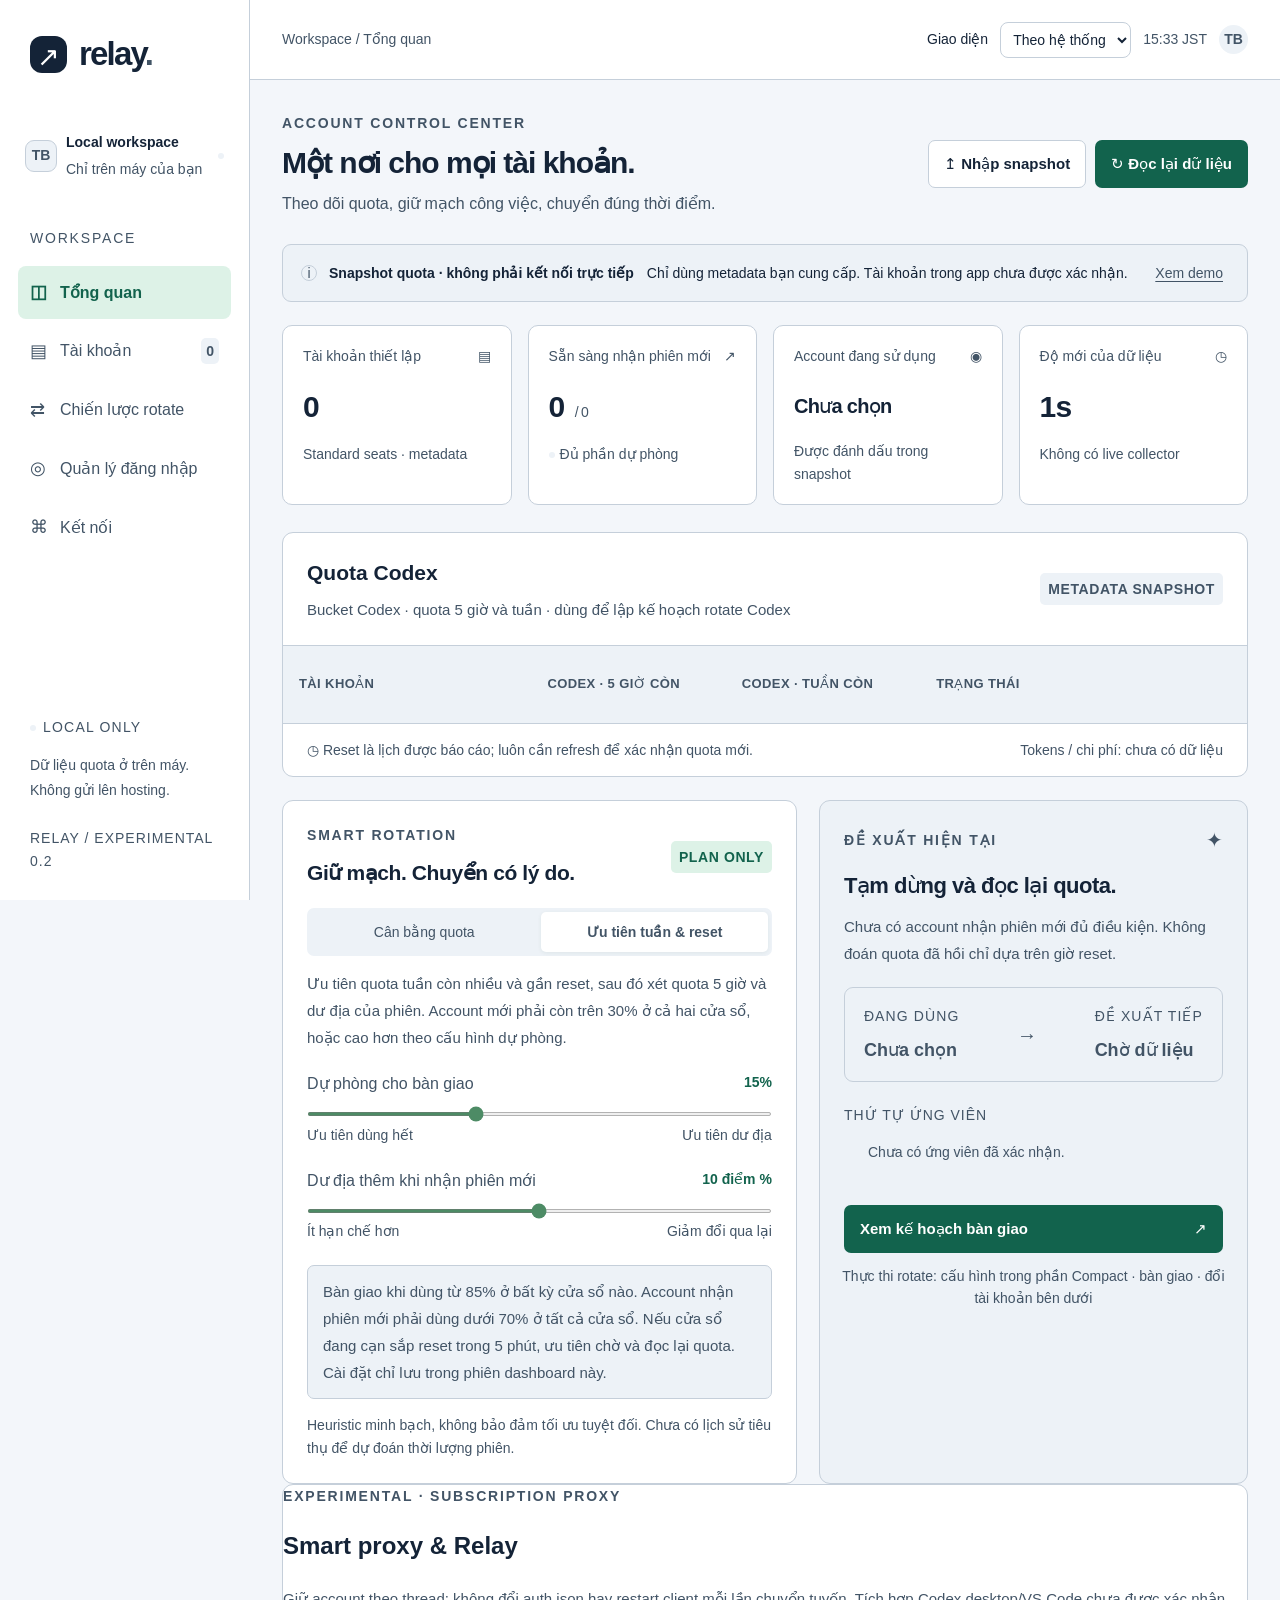
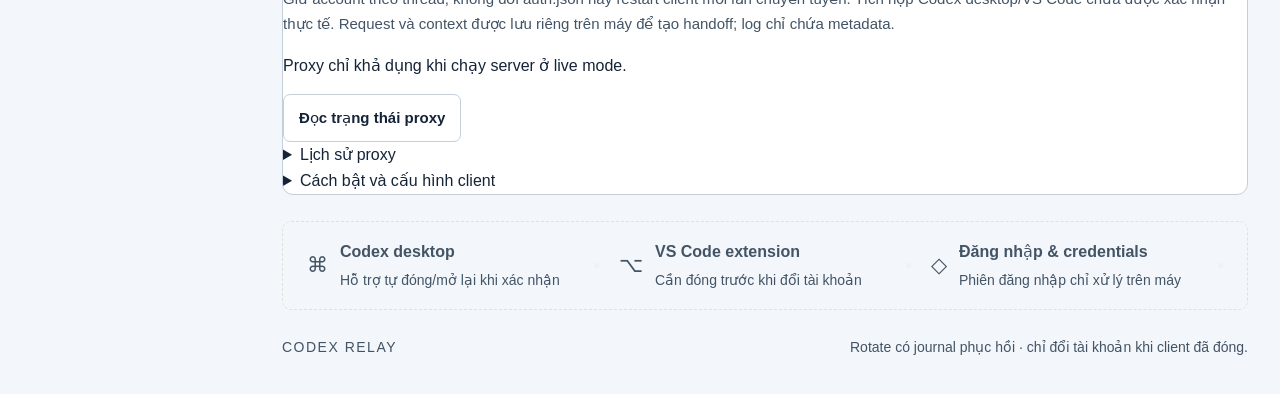
==== commit 784b84d0: "Add experimental sticky Codex proxy with checkpoint-based routing" ====
--- a/Codex Relay.html
+++ b/Codex Relay.html
@@ -1,5 +1,5 @@
 <!doctype html>
-<html lang="vi"><head><meta charset="utf-8"><meta http-equiv="Content-Security-Policy" content="default-src 'none'; script-src 'nonce-k_Ldq16zozB9OC_BaBXkfr9Xk0V4OF0F'; style-src 'unsafe-inline'; connect-src 'none'; base-uri 'none'; form-action 'none'"><meta name="viewport" content="width=device-width,initial-scale=1"><title>Codex Relay · Quota & rotation</title><style>:root{--ink:#192b2a;--muted:#7e8b88;--line:#e7ece9;--teal:#166c56;--mint:#e6f3eb;--bg:#f6f8f6;--amber:#bb7d30}*{box-sizing:border-box}html{scroll-behavior:smooth}body{margin:0;background:var(--bg);font:14px -apple-system,BlinkMacSystemFont,"Segoe UI",sans-serif;color:var(--ink)}button,input{font:inherit}button,a,input{touch-action:manipulation}button{cursor:pointer}button:focus-visible,a:focus-visible,input:focus-visible{outline:3px solid #49a68d;outline-offset:4px}a{text-decoration:none;color:inherit}.sidebar{width:230px;background:var(--surface);position:fixed;inset:0 auto 0 0;border-right:1px solid var(--line);padding:36px 22px;display:flex;flex-direction:column}.brand{display:flex;gap:12px;align-items:center;font-size:33px;font-weight:750;letter-spacing:-1.8px;padding:0 12px}.brand-icon{display:grid;place-items:center;background:var(--ink);color:var(--on-accent);border-radius:12px;width:37px;height:37px;font-size:27px;font-weight:400;letter-spacing:0}.brand-dot{color:var(--muted)}.workspace{margin:38px 0 34px;padding:12px 7px;display:flex;align-items:center;gap:9px;font-size:14px;font-weight:600}.workspace-icon{background:var(--surface-alt);border:1px solid var(--line);display:grid;place-items:center;width:32px;height:32px;border-radius:9px;font-size:14px;color:var(--muted)}.workspace small{display:block;color:var(--muted);font-size:14px;margin-top:5px;font-weight:400}.online,.small-dot{width:6px;height:6px;display:inline-block;background:var(--surface-alt);border-radius:50%}.workspace>.online{margin-left:auto}.nav-label{font-size:14px;letter-spacing:1.8px;color:var(--muted);margin:0 12px 17px}nav{display:grid;gap:6px}nav a{padding:13px 13px;border-radius:8px;color:var(--muted);font-size:14px;display:flex;gap:12px;align-items:center}nav a>span{font-size:18px;width:18px}nav a.selected{background:var(--surface-alt);color:var(--muted);font-weight:650}nav b{margin-left:auto;background:var(--surface-alt);border-radius:5px;font-size:14px;padding:2px 5px}.sidebar-bottom{margin-top:auto;padding:16px 12px 0}.local-badge{font-size:14px;letter-spacing:1.2px;color:var(--muted);display:flex;align-items:center;gap:7px}.sidebar-bottom p{font-size:14px;line-height:1.8;color:var(--muted)}.version{display:block;font-size:14px;letter-spacing:1px;margin-top:24px;color:var(--muted)}main{margin-left:230px}header{height:76px;border-bottom:1px solid var(--line);display:flex;justify-content:space-between;align-items:center;padding:0 42px;background:var(--surface)}.breadcrumb{font-size:14px;color:var(--muted)}.breadcrumb span{margin:0 12px;color:var(--muted)}.header-right{display:flex;gap:23px;align-items:center;font-size:14px;color:var(--muted)}.avatar{width:29px;height:29px;border-radius:50%;background:var(--surface-alt);color:var(--muted);display:grid;place-items:center;font-size:14px;font-weight:650}.page{padding:38px 42px 20px;max-width:1600px;margin:auto}.heading{display:flex;justify-content:space-between;align-items:center;gap:20px;margin-bottom:28px}.eyebrow{font-size:14px;letter-spacing:1.8px;font-weight:700;color:var(--muted)}.heading h1{font-size:29px;letter-spacing:-1px;font-weight:600;margin:10px 0 9px}.heading p{font-size:14px;color:var(--muted);margin:0}.heading-actions{display:flex;gap:9px}.button{border:1px solid transparent;border-radius:7px;padding:11px 15px;font-size:14px;font-weight:550;white-space:nowrap;transition:background .15s}.primary{background:var(--teal);color:var(--on-accent)}.primary:hover{background:var(--surface-alt)}.secondary{border-color:var(--line);background:var(--surface);color:var(--muted)}.secondary:hover{background:var(--surface-alt)}.notice{display:flex;align-items:center;gap:12px;padding:15px 18px;background:var(--surface-alt);border:1px solid var(--line);border-radius:9px;margin-bottom:23px}.notice-icon{color:var(--muted);border:1px solid var(--line);border-radius:50%;font-size:14px;width:16px;height:16px;text-align:center;line-height:14px;flex-shrink:0}.notice strong{font-size:14px;margin-right:13px;color:var(--muted)}.notice div>span{font-size:14px;color:var(--muted)}.text-button{margin-left:auto;flex-shrink:0;background:none;border:0;color:var(--muted);font-size:14px;text-decoration:underline;text-underline-offset:3px}.metrics{display:grid;grid-template-columns:repeat(4,minmax(0,1fr));gap:16px;margin-bottom:27px}.metrics article{background:var(--surface);border:1px solid var(--line);border-radius:10px;padding:19px 20px}.metric-label{font-size:14px;color:var(--muted);display:flex;justify-content:space-between}.metric-label>span{color:var(--muted)}.metric-value{font-size:29px;font-weight:550;letter-spacing:-.7px;margin:16px 0 12px;font-variant-numeric:tabular-nums}.metric-value small{font-size:14px;color:var(--muted);font-weight:400;margin-left:7px}.metric-value.account-name{font-size:25px}.metric-footer{font-size:14px;color:var(--muted);display:flex;align-items:center;gap:5px}.panel{background:var(--surface);border:1px solid var(--line);border-radius:11px;overflow:hidden}.panel-heading{padding:23px 24px;display:flex;justify-content:space-between;align-items:center;gap:15px}.panel-heading h2{font-size:15px;font-weight:600;margin:0 0 8px}.panel-heading p{font-size:14px;color:var(--muted);margin:0}.chip{border-radius:5px;padding:5px 8px;font-size:14px;font-weight:650;letter-spacing:.6px;white-space:nowrap}.neutral{background:var(--surface-alt);color:var(--muted)}.mint{background:var(--mint);color:var(--muted)}.amber-chip{background:var(--surface-alt);color:var(--muted)}.blue-chip{background:var(--surface-alt);color:var(--muted)}.table-scroll{overflow:auto}table{border-collapse:collapse;width:100%;table-layout:fixed;text-align:left}thead{background:var(--surface-alt)}th{font-size:14px;color:var(--muted);font-weight:550;letter-spacing:.8px;padding:13px 24px;border-top:1px solid var(--line);border-bottom:1px solid var(--line)}th:first-child{width:25%}th:nth-child(2),th:nth-child(3){width:24%}th:nth-child(4){width:17%}th:last-child{width:10%;padding-left:0;text-align:center}.last-col{font-size:14px}td{padding:21px 24px;border-bottom:1px solid #f0f3ee;vertical-align:middle}tr.current{background:var(--surface-alt)}.account-cell{display:flex;gap:11px;align-items:center}.account-icon{width:32px;height:32px;border-radius:10px;display:grid;place-items:center;background:var(--surface-alt);color:var(--muted);font-size:14px;font-weight:600;flex-shrink:0}.account-cell strong{font-size:14px;display:block;font-weight:600}.account-cell small{display:block;color:var(--muted);font-size:14px;margin-top:6px}.account-top{display:flex;align-items:center;gap:7px}.mini-active{width:5px;height:5px;background:var(--surface-alt);border-radius:50%}.quota-top{display:flex;justify-content:space-between;align-items:baseline;gap:4px}.quota-top strong{font-size:14px;font-weight:550;font-variant-numeric:tabular-nums}.quota-top span{font-size:14px;color:var(--muted)}.bar{height:4px;background:var(--surface-alt);border-radius:5px;overflow:hidden;margin:8px 0}.bar-fill{height:100%;background:var(--surface-alt);border-radius:5px}.bar-fill.warning{background:var(--surface-alt)}.bar-fill.low{background:var(--surface-alt)}.quota-reset{font-size:14px;color:var(--muted)}.quota-unknown{color:var(--muted);font-size:14px}.row-state{display:flex;align-items:center;gap:5px;font-size:14px;color:var(--muted)}.row-state.amber{color:var(--muted)}.row-state.active{color:var(--muted)}.toggle-cell{text-align:center;padding:18px 12px}.toggle{appearance:none;width:29px;height:17px;background:var(--surface-alt);border-radius:20px;position:relative;cursor:pointer;vertical-align:middle;transition:.2s}.toggle:checked{background:var(--surface-alt)}.toggle:before{content:"";height:11px;width:11px;background:var(--surface);border-radius:50%;position:absolute;top:3px;left:3px;box-shadow:0 1px 2px #0002;transition:.2s}.toggle:checked:before{transform:translateX(12px)}.table-footer{display:flex;justify-content:space-between;padding:15px 24px;gap:10px;font-size:14px;color:var(--muted)}.bottom-grid{display:grid;grid-template-columns:1.2fr 1fr;gap:22px;margin-top:23px}.strategy-panel .panel-heading{padding-bottom:18px}.strategy-panel h2{font-size:18px;margin:10px 0 0;letter-spacing:-.4px}.strategy-tabs{display:flex;margin:0 24px;background:var(--surface-alt);border-radius:7px;padding:4px;gap:4px}.strategy-tabs button{flex:1;border:0;background:none;padding:9px 5px;font-size:14px;color:var(--muted);border-radius:5px}.strategy-tabs button.active{background:var(--surface);box-shadow:0 1px 4px #1d402a12;color:var(--muted);font-weight:650}.strategy-description{font-size:14px;line-height:1.8;color:var(--muted);margin:14px 24px 20px;min-height:35px}.setting{padding:0 24px;margin-bottom:22px}.setting label{display:flex;justify-content:space-between;font-size:14px;color:var(--muted);gap:10px}.setting strong{font-size:14px;color:var(--muted);font-weight:550}.setting input{width:100%;margin:15px 0 7px;accent-color:#4d8b65;cursor:pointer;height:4px}.range-labels{display:flex;justify-content:space-between;font-size:14px;color:var(--muted)}.policy-summary{margin:0 24px 15px;font-size:14px;color:var(--muted);background:var(--surface-alt);border:1px solid var(--line);border-radius:7px;line-height:1.8;padding:12px 15px}.method-note{padding:0 24px 22px;color:var(--muted);font-size:14px;line-height:1.7}.decision-panel{background:var(--surface-alt);border-color:var(--line)}.decision-panel .panel-heading{padding-bottom:12px}.signal{color:var(--muted);font-size:20px}.decision-panel>h2{font-size:22px;font-weight:550;letter-spacing:-.5px;margin:0 24px 10px}.decision-panel>p{font-size:14px;line-height:1.8;color:var(--muted);margin:0 24px 20px}.route{margin:0 24px 22px;border:1px solid var(--line);border-radius:9px;background:var(--surface-alt);padding:17px 19px;display:flex;align-items:center;justify-content:space-between}.route-label{display:block;font-size:14px;letter-spacing:1.1px;color:var(--muted);margin-bottom:8px}.route strong{font-size:16px;font-weight:550;color:var(--muted)}.route-arrow{color:var(--muted);font-size:20px}.ranking-label{font-size:14px;letter-spacing:1px;color:var(--muted);margin:0 24px 10px}#ranking{margin:0 24px 18px}.rank{display:flex;align-items:center;gap:8px;padding:8px 0;border-bottom:1px solid #e2eadf;font-size:14px;color:var(--muted)}.rank-number{font-size:14px;width:13px;color:var(--muted)}.rank-score{margin-left:auto;font-size:14px}.full{display:flex;width:calc(100% - 48px);justify-content:space-between;margin:0 24px 12px}.execution-note{text-align:center;color:var(--muted);font-size:14px;padding:0 16px 23px;line-height:1.6}.execution-note strong{font-weight:500;color:var(--muted)}.connections{display:grid;grid-template-columns:repeat(3,1fr);gap:20px;margin-top:26px;border:1px dashed #dce4d9;border-radius:9px;padding:17px 24px}.connections>div{display:flex;gap:12px;align-items:center}.connections>div>span:first-child{font-size:21px;color:var(--muted)}.connections strong{display:block;font-size:14px;font-weight:550;color:var(--muted)}.connections small{font-size:14px;color:var(--muted);display:block;margin-top:5px}.status-dot{width:5px;height:5px;border-radius:50%;margin-left:auto}.status-dot.amber{background:var(--surface-alt)}.status-dot.green{background:var(--surface-alt)}footer{display:flex;justify-content:space-between;color:var(--muted);font-size:14px;letter-spacing:1.5px;padding:26px 0 4px}footer span{letter-spacing:0;font-size:14px}.error{padding:12px 16px;color:var(--muted);background:var(--surface-alt);border:1px solid var(--line);border-radius:8px;font-size:14px;margin-bottom:18px}dialog{border:1px solid var(--line);border-radius:14px;max-width:600px;width:calc(100% - 32px);padding:26px;box-shadow:0 20px 80px #12332130;color:var(--ink)}dialog::backdrop{background:var(--surface-alt);backdrop-filter:blur(3px)}.dialog-header{display:flex;justify-content:space-between;align-items:center}.dialog-header h2{font-size:22px;font-weight:550}.icon-button{background:none;border:0;font-size:26px;color:var(--muted);padding:8px}#plan-content p{font-size:14px;line-height:1.8;color:var(--muted)}#plan-content ol{padding-left:25px}#plan-content li{padding:9px 0 9px 8px;font-size:14px;line-height:1.6}.dialog-footer{display:flex;justify-content:flex-end;gap:10px;border-top:1px solid var(--line);padding-top:20px;margin-top:18px}button:disabled{opacity:.45;cursor:default}
+<html lang="vi"><head><meta charset="utf-8"><meta http-equiv="Content-Security-Policy" content="default-src 'none'; script-src 'nonce-8JeAkMA6eugZJPRVlX-c8lcDqJQTkLt_'; style-src 'unsafe-inline'; connect-src 'none'; base-uri 'none'; form-action 'none'"><meta name="viewport" content="width=device-width,initial-scale=1"><title>Codex Relay · Quota & rotation</title><style>:root{--ink:#192b2a;--muted:#7e8b88;--line:#e7ece9;--teal:#166c56;--mint:#e6f3eb;--bg:#f6f8f6;--amber:#bb7d30}*{box-sizing:border-box}html{scroll-behavior:smooth}body{margin:0;background:var(--bg);font:14px -apple-system,BlinkMacSystemFont,"Segoe UI",sans-serif;color:var(--ink)}button,input{font:inherit}button,a,input{touch-action:manipulation}button{cursor:pointer}button:focus-visible,a:focus-visible,input:focus-visible{outline:3px solid #49a68d;outline-offset:4px}a{text-decoration:none;color:inherit}.sidebar{width:230px;background:var(--surface);position:fixed;inset:0 auto 0 0;border-right:1px solid var(--line);padding:36px 22px;display:flex;flex-direction:column}.brand{display:flex;gap:12px;align-items:center;font-size:33px;font-weight:750;letter-spacing:-1.8px;padding:0 12px}.brand-icon{display:grid;place-items:center;background:var(--ink);color:var(--on-accent);border-radius:12px;width:37px;height:37px;font-size:27px;font-weight:400;letter-spacing:0}.brand-dot{color:var(--muted)}.workspace{margin:38px 0 34px;padding:12px 7px;display:flex;align-items:center;gap:9px;font-size:14px;font-weight:600}.workspace-icon{background:var(--surface-alt);border:1px solid var(--line);display:grid;place-items:center;width:32px;height:32px;border-radius:9px;font-size:14px;color:var(--muted)}.workspace small{display:block;color:var(--muted);font-size:14px;margin-top:5px;font-weight:400}.online,.small-dot{width:6px;height:6px;display:inline-block;background:var(--surface-alt);border-radius:50%}.workspace>.online{margin-left:auto}.nav-label{font-size:14px;letter-spacing:1.8px;color:var(--muted);margin:0 12px 17px}nav{display:grid;gap:6px}nav a{padding:13px 13px;border-radius:8px;color:var(--muted);font-size:14px;display:flex;gap:12px;align-items:center}nav a>span{font-size:18px;width:18px}nav a.selected{background:var(--surface-alt);color:var(--muted);font-weight:650}nav b{margin-left:auto;background:var(--surface-alt);border-radius:5px;font-size:14px;padding:2px 5px}.sidebar-bottom{margin-top:auto;padding:16px 12px 0}.local-badge{font-size:14px;letter-spacing:1.2px;color:var(--muted);display:flex;align-items:center;gap:7px}.sidebar-bottom p{font-size:14px;line-height:1.8;color:var(--muted)}.version{display:block;font-size:14px;letter-spacing:1px;margin-top:24px;color:var(--muted)}main{margin-left:230px}header{height:76px;border-bottom:1px solid var(--line);display:flex;justify-content:space-between;align-items:center;padding:0 42px;background:var(--surface)}.breadcrumb{font-size:14px;color:var(--muted)}.breadcrumb span{margin:0 12px;color:var(--muted)}.header-right{display:flex;gap:23px;align-items:center;font-size:14px;color:var(--muted)}.avatar{width:29px;height:29px;border-radius:50%;background:var(--surface-alt);color:var(--muted);display:grid;place-items:center;font-size:14px;font-weight:650}.page{padding:38px 42px 20px;max-width:1600px;margin:auto}.heading{display:flex;justify-content:space-between;align-items:center;gap:20px;margin-bottom:28px}.eyebrow{font-size:14px;letter-spacing:1.8px;font-weight:700;color:var(--muted)}.heading h1{font-size:29px;letter-spacing:-1px;font-weight:600;margin:10px 0 9px}.heading p{font-size:14px;color:var(--muted);margin:0}.heading-actions{display:flex;gap:9px}.button{border:1px solid transparent;border-radius:7px;padding:11px 15px;font-size:14px;font-weight:550;white-space:nowrap;transition:background .15s}.primary{background:var(--teal);color:var(--on-accent)}.primary:hover{background:var(--surface-alt)}.secondary{border-color:var(--line);background:var(--surface);color:var(--muted)}.secondary:hover{background:var(--surface-alt)}.notice{display:flex;align-items:center;gap:12px;padding:15px 18px;background:var(--surface-alt);border:1px solid var(--line);border-radius:9px;margin-bottom:23px}.notice-icon{color:var(--muted);border:1px solid var(--line);border-radius:50%;font-size:14px;width:16px;height:16px;text-align:center;line-height:14px;flex-shrink:0}.notice strong{font-size:14px;margin-right:13px;color:var(--muted)}.notice div>span{font-size:14px;color:var(--muted)}.text-button{margin-left:auto;flex-shrink:0;background:none;border:0;color:var(--muted);font-size:14px;text-decoration:underline;text-underline-offset:3px}.metrics{display:grid;grid-template-columns:repeat(4,minmax(0,1fr));gap:16px;margin-bottom:27px}.metrics article{background:var(--surface);border:1px solid var(--line);border-radius:10px;padding:19px 20px}.metric-label{font-size:14px;color:var(--muted);display:flex;justify-content:space-between}.metric-label>span{color:var(--muted)}.metric-value{font-size:29px;font-weight:550;letter-spacing:-.7px;margin:16px 0 12px;font-variant-numeric:tabular-nums}.metric-value small{font-size:14px;color:var(--muted);font-weight:400;margin-left:7px}.metric-value.account-name{font-size:25px}.metric-footer{font-size:14px;color:var(--muted);display:flex;align-items:center;gap:5px}.panel{background:var(--surface);border:1px solid var(--line);border-radius:11px;overflow:hidden}.panel-heading{padding:23px 24px;display:flex;justify-content:space-between;align-items:center;gap:15px}.panel-heading h2{font-size:15px;font-weight:600;margin:0 0 8px}.panel-heading p{font-size:14px;color:var(--muted);margin:0}.chip{border-radius:5px;padding:5px 8px;font-size:14px;font-weight:650;letter-spacing:.6px;white-space:nowrap}.neutral{background:var(--surface-alt);color:var(--muted)}.mint{background:var(--mint);color:var(--muted)}.amber-chip{background:var(--surface-alt);color:var(--muted)}.blue-chip{background:var(--surface-alt);color:var(--muted)}.table-scroll{overflow:auto}table{border-collapse:collapse;width:100%;table-layout:fixed;text-align:left}thead{background:var(--surface-alt)}th{font-size:14px;color:var(--muted);font-weight:550;letter-spacing:.8px;padding:13px 24px;border-top:1px solid var(--line);border-bottom:1px solid var(--line)}th:first-child{width:25%}th:nth-child(2),th:nth-child(3){width:24%}th:nth-child(4){width:17%}th:last-child{width:10%;padding-left:0;text-align:center}.last-col{font-size:14px}td{padding:21px 24px;border-bottom:1px solid #f0f3ee;vertical-align:middle}tr.current{background:var(--surface-alt)}.account-cell{display:flex;gap:11px;align-items:center}.account-icon{width:32px;height:32px;border-radius:10px;display:grid;place-items:center;background:var(--surface-alt);color:var(--muted);font-size:14px;font-weight:600;flex-shrink:0}.account-cell strong{font-size:14px;display:block;font-weight:600}.account-cell small{display:block;color:var(--muted);font-size:14px;margin-top:6px}.account-top{display:flex;align-items:center;gap:7px}.mini-active{width:5px;height:5px;background:var(--surface-alt);border-radius:50%}.quota-top{display:flex;justify-content:space-between;align-items:baseline;gap:4px}.quota-top strong{font-size:14px;font-weight:550;font-variant-numeric:tabular-nums}.quota-top span{font-size:14px;color:var(--muted)}.bar{height:4px;background:var(--surface-alt);border-radius:5px;overflow:hidden;margin:8px 0}.bar-fill{height:100%;background:var(--surface-alt);border-radius:5px}.bar-fill.warning{background:var(--surface-alt)}.bar-fill.low{background:var(--surface-alt)}.quota-reset{font-size:14px;color:var(--muted)}.quota-unknown{color:var(--muted);font-size:14px}.row-state{display:flex;align-items:center;gap:5px;font-size:14px;color:var(--muted)}.row-state.amber{color:var(--muted)}.row-state.active{color:var(--muted)}.toggle-cell{text-align:center;padding:18px 12px}.toggle{appearance:none;width:29px;height:17px;background:var(--surface-alt);border-radius:20px;position:relative;cursor:pointer;vertical-align:middle;transition:.2s}.toggle:checked{background:var(--surface-alt)}.toggle:before{content:"";height:11px;width:11px;background:var(--surface);border-radius:50%;position:absolute;top:3px;left:3px;box-shadow:0 1px 2px #0002;transition:.2s}.toggle:checked:before{transform:translateX(12px)}.table-footer{display:flex;justify-content:space-between;padding:15px 24px;gap:10px;font-size:14px;color:var(--muted)}.bottom-grid{display:grid;grid-template-columns:1.2fr 1fr;gap:22px;margin-top:23px}.strategy-panel .panel-heading{padding-bottom:18px}.strategy-panel h2{font-size:18px;margin:10px 0 0;letter-spacing:-.4px}.strategy-tabs{display:flex;margin:0 24px;background:var(--surface-alt);border-radius:7px;padding:4px;gap:4px}.strategy-tabs button{flex:1;border:0;background:none;padding:9px 5px;font-size:14px;color:var(--muted);border-radius:5px}.strategy-tabs button.active{background:var(--surface);box-shadow:0 1px 4px #1d402a12;color:var(--muted);font-weight:650}.strategy-description{font-size:14px;line-height:1.8;color:var(--muted);margin:14px 24px 20px;min-height:35px}.setting{padding:0 24px;margin-bottom:22px}.setting label{display:flex;justify-content:space-between;font-size:14px;color:var(--muted);gap:10px}.setting strong{font-size:14px;color:var(--muted);font-weight:550}.setting input{width:100%;margin:15px 0 7px;accent-color:#4d8b65;cursor:pointer;height:4px}.range-labels{display:flex;justify-content:space-between;font-size:14px;color:var(--muted)}.policy-summary{margin:0 24px 15px;font-size:14px;color:var(--muted);background:var(--surface-alt);border:1px solid var(--line);border-radius:7px;line-height:1.8;padding:12px 15px}.method-note{padding:0 24px 22px;color:var(--muted);font-size:14px;line-height:1.7}.decision-panel{background:var(--surface-alt);border-color:var(--line)}.decision-panel .panel-heading{padding-bottom:12px}.signal{color:var(--muted);font-size:20px}.decision-panel>h2{font-size:22px;font-weight:550;letter-spacing:-.5px;margin:0 24px 10px}.decision-panel>p{font-size:14px;line-height:1.8;color:var(--muted);margin:0 24px 20px}.route{margin:0 24px 22px;border:1px solid var(--line);border-radius:9px;background:var(--surface-alt);padding:17px 19px;display:flex;align-items:center;justify-content:space-between}.route-label{display:block;font-size:14px;letter-spacing:1.1px;color:var(--muted);margin-bottom:8px}.route strong{font-size:16px;font-weight:550;color:var(--muted)}.route-arrow{color:var(--muted);font-size:20px}.ranking-label{font-size:14px;letter-spacing:1px;color:var(--muted);margin:0 24px 10px}#ranking{margin:0 24px 18px}.rank{display:flex;align-items:center;gap:8px;padding:8px 0;border-bottom:1px solid #e2eadf;font-size:14px;color:var(--muted)}.rank-number{font-size:14px;width:13px;color:var(--muted)}.rank-score{margin-left:auto;font-size:14px}.full{display:flex;width:calc(100% - 48px);justify-content:space-between;margin:0 24px 12px}.execution-note{text-align:center;color:var(--muted);font-size:14px;padding:0 16px 23px;line-height:1.6}.execution-note strong{font-weight:500;color:var(--muted)}.connections{display:grid;grid-template-columns:repeat(3,1fr);gap:20px;margin-top:26px;border:1px dashed #dce4d9;border-radius:9px;padding:17px 24px}.connections>div{display:flex;gap:12px;align-items:center}.connections>div>span:first-child{font-size:21px;color:var(--muted)}.connections strong{display:block;font-size:14px;font-weight:550;color:var(--muted)}.connections small{font-size:14px;color:var(--muted);display:block;margin-top:5px}.status-dot{width:5px;height:5px;border-radius:50%;margin-left:auto}.status-dot.amber{background:var(--surface-alt)}.status-dot.green{background:var(--surface-alt)}footer{display:flex;justify-content:space-between;color:var(--muted);font-size:14px;letter-spacing:1.5px;padding:26px 0 4px}footer span{letter-spacing:0;font-size:14px}.error{padding:12px 16px;color:var(--muted);background:var(--surface-alt);border:1px solid var(--line);border-radius:8px;font-size:14px;margin-bottom:18px}dialog{border:1px solid var(--line);border-radius:14px;max-width:600px;width:calc(100% - 32px);padding:26px;box-shadow:0 20px 80px #12332130;color:var(--ink)}dialog::backdrop{background:var(--surface-alt);backdrop-filter:blur(3px)}.dialog-header{display:flex;justify-content:space-between;align-items:center}.dialog-header h2{font-size:22px;font-weight:550}.icon-button{background:none;border:0;font-size:26px;color:var(--muted);padding:8px}#plan-content p{font-size:14px;line-height:1.8;color:var(--muted)}#plan-content ol{padding-left:25px}#plan-content li{padding:9px 0 9px 8px;font-size:14px;line-height:1.6}.dialog-footer{display:flex;justify-content:flex-end;gap:10px;border-top:1px solid var(--line);padding-top:20px;margin-top:18px}button:disabled{opacity:.45;cursor:default}
 @media(min-width:1600px){.page{padding-top:45px}}@media(max-width:1200px){.sidebar{width:190px;padding-left:16px;padding-right:16px}main{margin-left:190px}.page{padding:30px 25px}header{padding:0 25px}.heading h1{font-size:25px}.metrics{gap:10px}.metrics article{padding:16px 14px}.heading-actions{flex-direction:column}.notice div>span{display:block;margin-top:5px}td,th{padding-left:15px;padding-right:15px}.table-footer{font-size:14px}.connections{padding:15px}}@media(max-width:900px){.sidebar{width:72px;padding:27px 12px}.brand{padding:0;font-size:0}.brand-icon{font-size:25px}.workspace,.nav-label,.sidebar-bottom{display:none}nav{margin-top:40px}nav a{font-size:0;padding:12px;gap:0}nav a>span{font-size:20px}nav b{display:none}main{margin-left:72px}.metrics{grid-template-columns:repeat(2,1fr)}.bottom-grid{grid-template-columns:1fr}.connections{grid-template-columns:1fr;gap:18px}.connections>div{max-width:350px}.heading{align-items:flex-start}.heading h1{font-size:24px}table{min-width:730px}.heading-actions{flex-direction:row}.heading-actions .button{font-size:0}.heading-actions .button:first-letter{font-size:17px}.table-footer{flex-direction:column}.notice{align-items:flex-start}.notice strong{line-height:1.7}.text-button{margin-top:3px}}@media(max-width:540px){.sidebar{display:none}main{margin-left:0}.page{padding:25px 16px}header{height:55px;padding:0 16px}.heading{gap:10px}.heading h1{font-size:21px;line-height:1.3}.heading p{font-size:14px;line-height:1.7}.eyebrow{font-size:14px;letter-spacing:1.2px}.heading-actions{gap:5px}.heading-actions .button{padding:9px}.metrics article{padding:16px 13px}.metric-label{font-size:14px}.metric-value{font-size:25px}.metric-footer{font-size:14px}.panel-heading{padding:20px}.panel-heading p{font-size:14px;line-height:1.6}.notice{padding:12px;gap:8px}.notice div>span{font-size:14px;line-height:1.6}.notice strong{font-size:14px}.text-button{font-size:14px}footer{gap:20px;font-size:14px}footer span{font-size:14px;line-height:1.6}.strategy-tabs,.route,#ranking{margin-left:20px;margin-right:20px}.setting{padding:0 20px}}
 
 .account-help{font-size:14px;line-height:1.8;color:var(--muted)}.capture-controls{display:flex;flex-wrap:wrap;gap:10px;align-items:center;padding:15px 0}.capture-controls label{width:100%;font-size:14px}.capture-controls input{padding:10px;border:1px solid var(--line);border-radius:6px;min-width:160px;flex:1}.saved-account{display:flex;justify-content:space-between;gap:15px;align-items:center;border-top:1px solid #e7ece9;padding:16px 0}.saved-account strong{display:block;font-size:14px}.saved-account small{display:block;color:var(--muted);font-size:14px;margin-top:6px}
@@ -35,12 +35,13 @@
 <div class="bottom-grid"><section class="panel strategy-panel" id="rotation"><div class="panel-heading"><div><div class="eyebrow">SMART ROTATION</div><h2>Giữ mạch. Chuyển có lý do.</h2></div><span class="chip mint">PLAN ONLY</span></div><div class="strategy-tabs" role="group" aria-label="Chiến lược"><button data-strategy="balanced" class="active">Cân bằng quota</button><button data-strategy="reset_first">Ưu tiên tuần &amp; reset</button></div><p class="strategy-description" id="strategy-description"></p><div class="setting"><label for="reserve">Dự phòng cho bàn giao <strong><span id="reserve-value">15</span>%</strong></label><input type="range" min="1" max="40" step="1" value="15" id="reserve"><div class="range-labels"><span>Ưu tiên dùng hết</span><span>Ưu tiên dư địa</span></div></div><div class="setting"><label for="margin">Dư địa thêm khi nhận phiên mới <strong><span id="margin-value">10</span> điểm %</strong></label><input type="range" min="0" max="20" step="5" value="10" id="margin"><div class="range-labels"><span>Ít hạn chế hơn</span><span>Giảm đổi qua lại</span></div></div><div class="policy-summary" id="policy-summary"></div><div class="method-note">Heuristic minh bạch, không bảo đảm tối ưu tuyệt đối. Chưa có lịch sử tiêu thụ để dự đoán thời lượng phiên.</div></section>
 <section class="panel decision-panel"><div class="panel-heading"><div class="eyebrow">ĐỀ XUẤT HIỆN TẠI</div><span class="signal">✦</span></div><h2 id="decision-title">Đang tính…</h2><p id="decision-copy"></p><div class="route"><div><span class="route-label">ĐANG DÙNG</span><strong id="route-from">—</strong></div><span class="route-arrow">→</span><div><span class="route-label">ĐỀ XUẤT TIẾP</span><strong id="route-to">—</strong></div></div><div class="ranking-label">THỨ TỰ ỨNG VIÊN</div><div id="ranking"></div><button class="button primary full" id="preview">Xem kế hoạch bàn giao <span>↗</span></button><div class="execution-note">Thực thi rotate: cấu hình trong phần Compact · bàn giao · đổi tài khoản bên dưới</div></section></div>
 <section class="panel rotation-runner" id="rotation-runner"><div class="panel-heading"><div><div class="eyebrow">ROTATION &amp; CONTEXT</div><h2>Compact · bàn giao · đổi tài khoản</h2><p>Thực thi khi Codex desktop, VS Code và CLI đã đóng. Có thể chọn tự đóng/mở lại desktop trong popup xác nhận.</p></div><span class="chip neutral" id="rotation-phase">Chưa cấu hình</span></div><div class="runner-content"><p id="rotation-message" role="status">Chọn cuộc trò chuyện cần bàn giao trước khi bật tự động.</p><p id="rotation-config-summary"></p><div class="runner-actions"><button class="button secondary" id="rotation-settings">Chọn chat &amp; cấu hình</button><button class="button secondary" id="rotation-checkpoint">Compact &amp; tạo handoff mới</button><button class="button primary" id="rotation-start">Compact &amp; chuyển account</button><button class="button secondary" id="force-switch">Chỉ đổi account…</button><button class="button secondary" id="rotation-cancel">Hủy phiên đang chạy</button><button class="button secondary" id="rotation-recovery">Xác nhận sau phục hồi</button></div><label class="account-help"><input type="checkbox" id="rotation-auto-toggle"> Tự động rotate khi quota thấp</label><div class="account-help"><p><strong>Compact &amp; tạo handoff mới:</strong> compact thật từng thread đã chọn rồi xuất Markdown mới; giữ nguyên account, không import. Không dùng lại handoff cũ.</p><p><strong>Compact &amp; chuyển account:</strong> compact → tạo handoff mới → chọn account đủ quota → đổi đăng nhập → import vào thread được quản lý. Chỉ chạy tiếp nếu đã bật tùy chọn tiếp tục.</p><p><strong>Chỉ đổi account:</strong> đổi đăng nhập trực tiếp; không compact, tạo handoff hoặc import context.</p><p>Compact cần client đóng và thread không có lượt chạy active. Hủy yêu cầu dừng job và tắt tự động để tránh kích hoạt lại; dữ liệu/bước đã hoàn tất được giữ.</p></div><div id="rotation-artifacts"></div><section class="relay-logs"><h3>Nhật ký hoạt động</h3><p id="relay-log-status" class="account-help"></p><label><input type="checkbox" id="relay-log-follow" checked> Tự cuộn theo log mới</label><pre id="relay-log-output" tabindex="0" aria-label="Lịch sử hoạt động Relay"></pre><p class="account-help">Lưu tối đa 2.000 mốc xử lý qua các lần restart. Không chứa nội dung handoff hoặc thông tin đăng nhập.</p></section><div id="managed-workflows"></div><p class="account-help">Mở dashboard bằng Safari/Chrome riêng và chạy server trong Terminal trước khi đóng client. Sau import, mở lại client và chọn thread được quản lý. Nếu bật tiếp tục, Relay chạy một lượt công việc local trong app-server riêng; không tự điều khiển giao diện client.</p></div></section>
+<section class="panel" id="smart-proxy"><div class="eyebrow">EXPERIMENTAL · SUBSCRIPTION PROXY</div><h2>Smart proxy &amp; Relay</h2><p class="account-help">Giữ account theo thread; không đổi auth.json hay restart client mỗi lần chuyển tuyến. Tích hợp Codex desktop/VS Code chưa được xác nhận thực tế. Request và context được lưu riêng trên máy để tạo handoff; log chỉ chứa metadata.</p><p id="proxy-status">Đang đọc trạng thái…</p><button id="proxy-refresh" class="button secondary">Đọc trạng thái proxy</button><div id="proxy-sessions"></div><details><summary>Lịch sử proxy</summary><pre id="proxy-log" tabindex="0"></pre></details><details><summary>Cách bật và cấu hình client</summary><p>Chạy server với <code>python3 dashboard.py --port 8766 --proxy-port 8767</code>. Xem <code>docs/smart-proxy.md</code> để cấu hình custom provider và key local. Relay không tự sửa cấu hình client.</p></details></section>
 <section id="connection" class="connections"><div><span>⌘</span><div><strong>Codex desktop</strong><small>Hỗ trợ tự đóng/mở lại khi xác nhận</small></div><span class="status-dot amber"></span></div><div><span>⌥</span><div><strong>VS Code extension</strong><small>Cần đóng trước khi đổi tài khoản</small></div><span class="status-dot amber"></span></div><div><span>◇</span><div><strong>Đăng nhập & credentials</strong><small>Phiên đăng nhập chỉ xử lý trên máy</small></div><span class="status-dot green"></span></div></section><footer>CODEX RELAY <span>Rotate có journal phục hồi · chỉ đổi tài khoản khi client đã đóng.</span></footer></section><section id="account-dialog" class="page account-management" hidden><div class="dialog-header"><div><div class="eyebrow">LOCAL FILE AUTH</div><h1>Quản lý đăng nhập</h1></div><button id="close-accounts" class="icon-button" aria-label="Về tổng quan">← Tổng quan</button></div><p class="account-help">Mở dashboard trong Safari/Chrome riêng. Lưu công việc, đóng Codex desktop, VS Code và các phiên CLI trước khi chuyển. Đổi file đăng nhập không tự compact hoặc chuyển context.</p><p class="account-help">Thêm tài khoản qua đăng nhập Codex chính thức hoặc lưu đăng nhập local hiện tại. Alias để trống sẽ hiển thị email. Token chỉ lưu trên máy.</p><div class="capture-controls"><label for="profile-name">Alias tùy chọn</label><input id="profile-name" maxlength="80" placeholder="Ví dụ: Work 1"><button id="capture-account" class="button secondary">Lưu đăng nhập hiện tại</button><button id="login-account" class="button primary">Thêm tài khoản qua đăng nhập</button></div><div id="account-message" role="status" class="account-help"></div><div id="login-status" class="login-status" hidden><span id="login-status-text"></span><a id="login-link" class="button primary" target="_blank" rel="noopener noreferrer" hidden>Mở trang đăng nhập OpenAI</a><button id="cancel-login" class="button secondary">Hủy đăng nhập</button></div><div class="capture-controls"><label for="backup-password">Mật khẩu file backup (ít nhất 12 ký tự)</label><input id="backup-password" type="password" autocomplete="new-password" minlength="12"><p class="account-help">File mã hóa chứa phiên đăng nhập. Giữ file và mật khẩu riêng, không chia sẻ. Import giữ nguyên profile trùng đã có trên máy.</p><button id="export-accounts" class="button secondary">Export tài khoản</button><button id="import-accounts" class="button secondary">Import tài khoản</button><input id="backup-file" type="file" accept=".json" hidden></div><div id="saved-accounts"></div><div class="dialog-footer"><button id="restore-account" class="button secondary">Khôi phục chuyển bị gián đoạn</button><button id="refresh-accounts" class="button primary">Đọc lại danh sách</button></div></section></main>
 <dialog id="plan-dialog"><div class="dialog-header"><div><div class="eyebrow">HANDOFF PREVIEW</div><h2>Kế hoạch chuyển phiên</h2></div><button id="close-dialog" class="icon-button" aria-label="Đóng">×</button></div><div id="plan-content"></div><div class="dialog-footer"><button class="button secondary" id="download">↓ Tải kế hoạch JSON</button><button class="button primary" id="done">Đã hiểu</button></div></dialog>
 
 <dialog id="delete-account-dialog"><h2>Gỡ tài khoản khỏi Relay?</h2><p id="delete-account-label" class="account-help"></p><p class="account-help">Xóa profile và credential đã lưu của profile này. Không xóa tài khoản OpenAI, không thay đăng nhập Codex đang dùng. Các bản sao khôi phục trước đây được giữ nguyên.</p><div class="dialog-footer"><button id="cancel-delete-account" class="button secondary">Giữ lại</button><button id="confirm-delete-account" class="button danger">Gỡ profile</button></div></dialog>
 <dialog id="rotation-dialog"><div class="dialog-header"><h2>Cấu hình rotate &amp; handoff</h2><button id="rotation-close" class="icon-button" aria-label="Đóng cấu hình rotate">×</button></div><p class="account-help">Chọn tối đa 10 chat local. Compact và tạo handoff sử dụng quota thật. Bản gốc được sao lưu trước khi compact; context được nạp vào thread đã liên kết, hoặc tạo mới nếu account đích chưa có.</p><p class="account-help">Mỗi chuỗi dùng một alias chung cho mọi account. Thread mới được đặt tên theo alias; đổi alias sẽ đồng bộ tên các thread đã liên kết khi client đã đóng.</p><h3>Luồng đã quản lý</h3><div id="rotation-workflows"></div><h3>Đăng ký chat mới trên account hiện tại</h3><div id="rotation-sessions"></div><label class="rotation-option"><input id="rotation-auto" type="checkbox"> Tự bắt đầu rotate khi quota chạm ngưỡng; chờ client đóng để thực thi</label><label class="rotation-option"><input id="rotation-continue" type="checkbox"> Sau import, Relay tiếp tục một lượt công việc local (cho phép sửa file trong project, tắt mạng, không tự chấp thuận yêu cầu quyền)</label><p id="rotation-dialog-error" role="status"></p><div class="dialog-footer"><button class="button primary" id="rotation-save">Lưu cấu hình</button></div></dialog>
-<dialog id="rotation-confirm-dialog"><h2 id="rotation-confirm-title"></h2><div id="rotation-confirm-content"></div><label><input type="checkbox" id="rotation-restart-desktop"> Tự đóng và mở lại Codex desktop / ChatGPT.app cho phiên này</label><p>App sẽ đóng trước compact và mở lại sau khi job kết thúc an toàn. Lưu công việc trước; chạy server ở Terminal riêng và mở dashboard bằng Safari/Chrome. Không force kill; VS Code/CLI vẫn cần đóng.</p><p>Compact và tạo tóm tắt sử dụng quota thật. Relay chờ các client đóng trước khi thực hiện.</p><div class="dialog-footer"><button class="button secondary" id="rotation-confirm-cancel">Hủy</button><button class="button primary" id="rotation-confirm-run">Xác nhận thực hiện</button></div></dialog><dialog id="force-switch-dialog"><h2>Chỉ đổi account — không bàn giao context</h2><p>Đổi đăng nhập trực tiếp sang account bạn chọn, không xét quota. Không compact hoặc bàn giao context. Cần đóng client trước khi đổi và mở lại sau đó. Journal cũ được giữ.</p><label>Account đích <select id="force-switch-target"></select></label><p id="force-switch-error" role="alert"></p><div class="dialog-footer"><button class="button secondary" id="force-switch-cancel">Hủy</button><button class="button primary" id="force-switch-confirm">Xác nhận đổi account</button></div></dialog><script nonce="k_Ldq16zozB9OC_BaBXkfr9Xk0V4OF0F">/* Standalone browser adapter. No network, filesystem, credential or app access. */
+<dialog id="rotation-confirm-dialog"><h2 id="rotation-confirm-title"></h2><div id="rotation-confirm-content"></div><label><input type="checkbox" id="rotation-restart-desktop"> Tự đóng và mở lại Codex desktop / ChatGPT.app cho phiên này</label><p>App sẽ đóng trước compact và mở lại sau khi job kết thúc an toàn. Lưu công việc trước; chạy server ở Terminal riêng và mở dashboard bằng Safari/Chrome. Không force kill; VS Code/CLI vẫn cần đóng.</p><p>Compact và tạo tóm tắt sử dụng quota thật. Relay chờ các client đóng trước khi thực hiện.</p><div class="dialog-footer"><button class="button secondary" id="rotation-confirm-cancel">Hủy</button><button class="button primary" id="rotation-confirm-run">Xác nhận thực hiện</button></div></dialog><dialog id="force-switch-dialog"><h2>Chỉ đổi account — không bàn giao context</h2><p>Đổi đăng nhập trực tiếp sang account bạn chọn, không xét quota. Không compact hoặc bàn giao context. Cần đóng client trước khi đổi và mở lại sau đó. Journal cũ được giữ.</p><label>Account đích <select id="force-switch-target"></select></label><p id="force-switch-error" role="alert"></p><div class="dialog-footer"><button class="button secondary" id="force-switch-cancel">Hủy</button><button class="button primary" id="force-switch-confirm">Xác nhận đổi account</button></div></dialog><script nonce="8JeAkMA6eugZJPRVlX-c8lcDqJQTkLt_">/* Standalone browser adapter. No network, filesystem, credential or app access. */
 'use strict';
 (() => {
   const number = n => typeof n === 'number' && Number.isFinite(n);
@@ -736,4 +737,49 @@
 });
 themeMedia.addEventListener('change',()=>{if(themeChoice==='system')applyTheme();});
 applyTheme();
+
+
+let proxyBusy=false;
+async function pollProxy(){
+  if(!view?.live){$('proxy-status').textContent='Proxy chỉ khả dụng khi chạy server ở live mode.';return;}
+  if(proxyBusy)return;
+  try{
+    const state=await accountAPI('/api/proxy');
+    if(state.enabled){
+      for(const id of ['rotation-start','rotation-checkpoint','rotation-auto-toggle'])$(id).disabled=true;
+    }
+    $('proxy-status').textContent=state.enabled?`Endpoint: ${state.endpoint} · ${state.sessions.length} thread · Key riêng tại ${state.key_file}`:'Proxy chưa bật. Khởi động server với --proxy-port 8767 để thử nghiệm.';
+    $('proxy-log').textContent=(state.events||[]).map(e=>`${new Date(e.time*1000).toLocaleString('vi-VN')} · ${e.kind} · ${e.alias} · ${e.account_name}${e.code?' · '+e.code:''}`).join('\n')||'Chưa có hoạt động proxy.';
+    const box=$('proxy-sessions');
+    if(box.contains(document.activeElement))return;
+    box.replaceChildren();
+    for(const session of state.sessions||[]){
+      const row=node('div','binding-row');
+      row.append(node('p','',`${session.alias} · ${session.account_name} · ${session.state} · lần chuyển ${session.generation}`));
+      row.append(node('code','',session.id));
+      if(session.quota)row.append(node('p','account-help',`Quota còn lại: ngắn hạn ${pct(100-session.quota.primary.used_percent)} · tuần ${pct(100-session.quota.secondary.used_percent)} · đọc lúc ${new Date(session.quota.checked_at*1000).toLocaleTimeString('vi-VN')}`));
+      const alias=node('input');alias.value=session.alias;alias.maxLength=80;alias.setAttribute('aria-label','Alias thread proxy');
+      const rename=node('button','button secondary','Lưu alias');rename.disabled=session.inflight;
+      rename.addEventListener('click',async()=>{try{await accountAPI('/api/proxy/alias',{session:session.id,alias:alias.value});await pollProxy();}catch(error){$('proxy-status').textContent=error.message;}});
+      row.append(alias,rename);
+
+      if(session.error)row.append(node('p','account-help',`Lỗi: ${session.error}. Không tự retry.`));
+      const select=node('select'),automatic=node('option','','Tự chọn account theo quota/reset');automatic.value='';select.append(automatic);
+      for(const account of state.accounts||[]){if(account.id===session.account)continue;const option=node('option','',account.name);option.value=account.id;select.append(option);}
+      row.append(select);
+      const button=node('button','button secondary','Tạo handoff & chuyển tuyến');
+      button.disabled=session.inflight||session.state==='uncertain';
+      button.addEventListener('click',async()=>{
+        if(!confirm(`Tạo handoff cho ${session.alias} bằng account ${session.account_name}, sau đó chuyển tuyến ${select.value?select.selectedOptions[0].textContent:'tự chọn'}? Dùng quota thật; bản tóm tắt có thể mất chi tiết. Không sửa auth.json, không tạo thread local mới. Chờ lượt agent kết thúc trước khi xác nhận.`))return;
+        proxyBusy=true;button.disabled=true;
+        try{await accountAPI('/api/proxy/checkpoint',{session:session.id,target:select.value||null});}
+        catch(error){$('proxy-status').textContent=error.message;}
+        finally{proxyBusy=false;await pollProxy();}
+      });row.append(button);box.append(row);
+    }
+  }catch(error){$('proxy-status').textContent=error.message;}
+}
+$('proxy-refresh').addEventListener('click',pollProxy);
+setInterval(pollProxy,5000);
+pollProxy();
 </script></body></html>
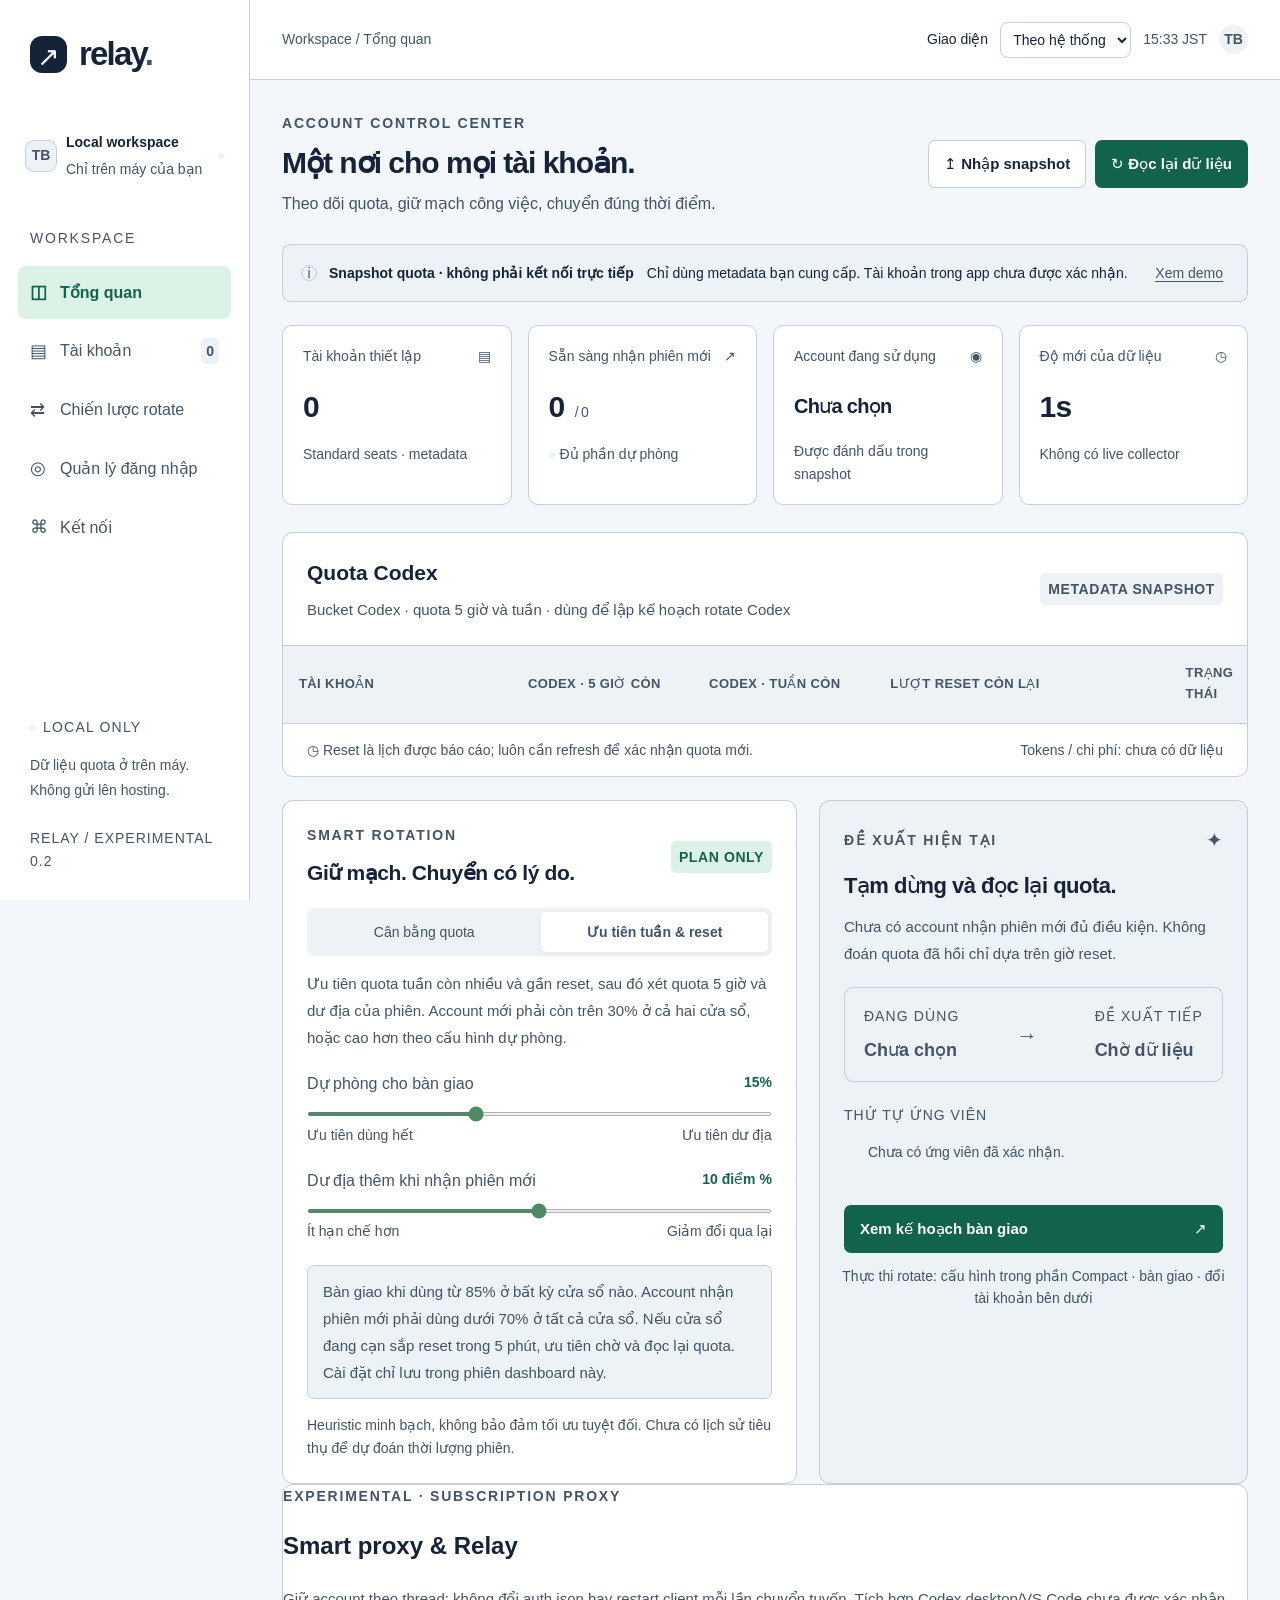
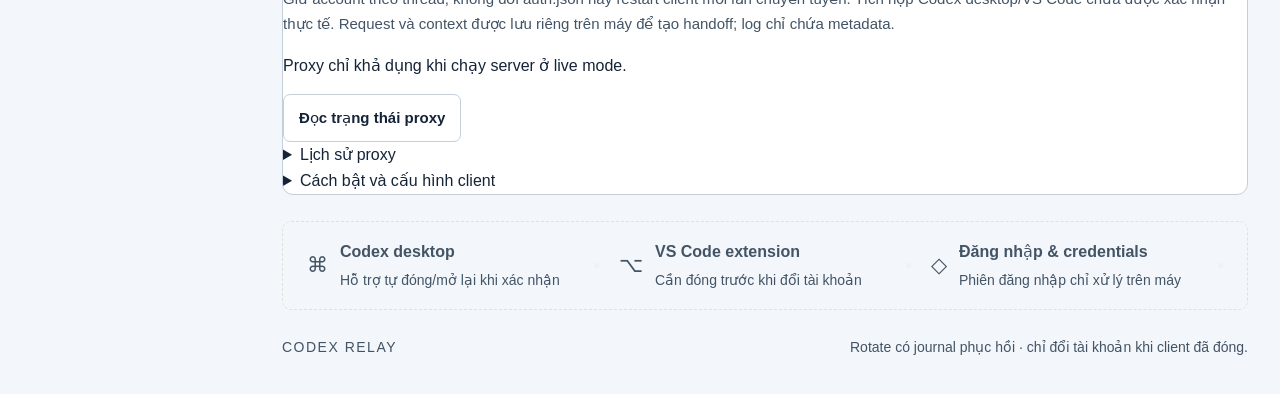
==== commit 27012d7d: "Add quota reset credits and redemption controls" ====
--- a/Codex Relay.html
+++ b/Codex Relay.html
@@ -1,5 +1,5 @@
 <!doctype html>
-<html lang="vi"><head><meta charset="utf-8"><meta http-equiv="Content-Security-Policy" content="default-src 'none'; script-src 'nonce-8JeAkMA6eugZJPRVlX-c8lcDqJQTkLt_'; style-src 'unsafe-inline'; connect-src 'none'; base-uri 'none'; form-action 'none'"><meta name="viewport" content="width=device-width,initial-scale=1"><title>Codex Relay · Quota & rotation</title><style>:root{--ink:#192b2a;--muted:#7e8b88;--line:#e7ece9;--teal:#166c56;--mint:#e6f3eb;--bg:#f6f8f6;--amber:#bb7d30}*{box-sizing:border-box}html{scroll-behavior:smooth}body{margin:0;background:var(--bg);font:14px -apple-system,BlinkMacSystemFont,"Segoe UI",sans-serif;color:var(--ink)}button,input{font:inherit}button,a,input{touch-action:manipulation}button{cursor:pointer}button:focus-visible,a:focus-visible,input:focus-visible{outline:3px solid #49a68d;outline-offset:4px}a{text-decoration:none;color:inherit}.sidebar{width:230px;background:var(--surface);position:fixed;inset:0 auto 0 0;border-right:1px solid var(--line);padding:36px 22px;display:flex;flex-direction:column}.brand{display:flex;gap:12px;align-items:center;font-size:33px;font-weight:750;letter-spacing:-1.8px;padding:0 12px}.brand-icon{display:grid;place-items:center;background:var(--ink);color:var(--on-accent);border-radius:12px;width:37px;height:37px;font-size:27px;font-weight:400;letter-spacing:0}.brand-dot{color:var(--muted)}.workspace{margin:38px 0 34px;padding:12px 7px;display:flex;align-items:center;gap:9px;font-size:14px;font-weight:600}.workspace-icon{background:var(--surface-alt);border:1px solid var(--line);display:grid;place-items:center;width:32px;height:32px;border-radius:9px;font-size:14px;color:var(--muted)}.workspace small{display:block;color:var(--muted);font-size:14px;margin-top:5px;font-weight:400}.online,.small-dot{width:6px;height:6px;display:inline-block;background:var(--surface-alt);border-radius:50%}.workspace>.online{margin-left:auto}.nav-label{font-size:14px;letter-spacing:1.8px;color:var(--muted);margin:0 12px 17px}nav{display:grid;gap:6px}nav a{padding:13px 13px;border-radius:8px;color:var(--muted);font-size:14px;display:flex;gap:12px;align-items:center}nav a>span{font-size:18px;width:18px}nav a.selected{background:var(--surface-alt);color:var(--muted);font-weight:650}nav b{margin-left:auto;background:var(--surface-alt);border-radius:5px;font-size:14px;padding:2px 5px}.sidebar-bottom{margin-top:auto;padding:16px 12px 0}.local-badge{font-size:14px;letter-spacing:1.2px;color:var(--muted);display:flex;align-items:center;gap:7px}.sidebar-bottom p{font-size:14px;line-height:1.8;color:var(--muted)}.version{display:block;font-size:14px;letter-spacing:1px;margin-top:24px;color:var(--muted)}main{margin-left:230px}header{height:76px;border-bottom:1px solid var(--line);display:flex;justify-content:space-between;align-items:center;padding:0 42px;background:var(--surface)}.breadcrumb{font-size:14px;color:var(--muted)}.breadcrumb span{margin:0 12px;color:var(--muted)}.header-right{display:flex;gap:23px;align-items:center;font-size:14px;color:var(--muted)}.avatar{width:29px;height:29px;border-radius:50%;background:var(--surface-alt);color:var(--muted);display:grid;place-items:center;font-size:14px;font-weight:650}.page{padding:38px 42px 20px;max-width:1600px;margin:auto}.heading{display:flex;justify-content:space-between;align-items:center;gap:20px;margin-bottom:28px}.eyebrow{font-size:14px;letter-spacing:1.8px;font-weight:700;color:var(--muted)}.heading h1{font-size:29px;letter-spacing:-1px;font-weight:600;margin:10px 0 9px}.heading p{font-size:14px;color:var(--muted);margin:0}.heading-actions{display:flex;gap:9px}.button{border:1px solid transparent;border-radius:7px;padding:11px 15px;font-size:14px;font-weight:550;white-space:nowrap;transition:background .15s}.primary{background:var(--teal);color:var(--on-accent)}.primary:hover{background:var(--surface-alt)}.secondary{border-color:var(--line);background:var(--surface);color:var(--muted)}.secondary:hover{background:var(--surface-alt)}.notice{display:flex;align-items:center;gap:12px;padding:15px 18px;background:var(--surface-alt);border:1px solid var(--line);border-radius:9px;margin-bottom:23px}.notice-icon{color:var(--muted);border:1px solid var(--line);border-radius:50%;font-size:14px;width:16px;height:16px;text-align:center;line-height:14px;flex-shrink:0}.notice strong{font-size:14px;margin-right:13px;color:var(--muted)}.notice div>span{font-size:14px;color:var(--muted)}.text-button{margin-left:auto;flex-shrink:0;background:none;border:0;color:var(--muted);font-size:14px;text-decoration:underline;text-underline-offset:3px}.metrics{display:grid;grid-template-columns:repeat(4,minmax(0,1fr));gap:16px;margin-bottom:27px}.metrics article{background:var(--surface);border:1px solid var(--line);border-radius:10px;padding:19px 20px}.metric-label{font-size:14px;color:var(--muted);display:flex;justify-content:space-between}.metric-label>span{color:var(--muted)}.metric-value{font-size:29px;font-weight:550;letter-spacing:-.7px;margin:16px 0 12px;font-variant-numeric:tabular-nums}.metric-value small{font-size:14px;color:var(--muted);font-weight:400;margin-left:7px}.metric-value.account-name{font-size:25px}.metric-footer{font-size:14px;color:var(--muted);display:flex;align-items:center;gap:5px}.panel{background:var(--surface);border:1px solid var(--line);border-radius:11px;overflow:hidden}.panel-heading{padding:23px 24px;display:flex;justify-content:space-between;align-items:center;gap:15px}.panel-heading h2{font-size:15px;font-weight:600;margin:0 0 8px}.panel-heading p{font-size:14px;color:var(--muted);margin:0}.chip{border-radius:5px;padding:5px 8px;font-size:14px;font-weight:650;letter-spacing:.6px;white-space:nowrap}.neutral{background:var(--surface-alt);color:var(--muted)}.mint{background:var(--mint);color:var(--muted)}.amber-chip{background:var(--surface-alt);color:var(--muted)}.blue-chip{background:var(--surface-alt);color:var(--muted)}.table-scroll{overflow:auto}table{border-collapse:collapse;width:100%;table-layout:fixed;text-align:left}thead{background:var(--surface-alt)}th{font-size:14px;color:var(--muted);font-weight:550;letter-spacing:.8px;padding:13px 24px;border-top:1px solid var(--line);border-bottom:1px solid var(--line)}th:first-child{width:25%}th:nth-child(2),th:nth-child(3){width:24%}th:nth-child(4){width:17%}th:last-child{width:10%;padding-left:0;text-align:center}.last-col{font-size:14px}td{padding:21px 24px;border-bottom:1px solid #f0f3ee;vertical-align:middle}tr.current{background:var(--surface-alt)}.account-cell{display:flex;gap:11px;align-items:center}.account-icon{width:32px;height:32px;border-radius:10px;display:grid;place-items:center;background:var(--surface-alt);color:var(--muted);font-size:14px;font-weight:600;flex-shrink:0}.account-cell strong{font-size:14px;display:block;font-weight:600}.account-cell small{display:block;color:var(--muted);font-size:14px;margin-top:6px}.account-top{display:flex;align-items:center;gap:7px}.mini-active{width:5px;height:5px;background:var(--surface-alt);border-radius:50%}.quota-top{display:flex;justify-content:space-between;align-items:baseline;gap:4px}.quota-top strong{font-size:14px;font-weight:550;font-variant-numeric:tabular-nums}.quota-top span{font-size:14px;color:var(--muted)}.bar{height:4px;background:var(--surface-alt);border-radius:5px;overflow:hidden;margin:8px 0}.bar-fill{height:100%;background:var(--surface-alt);border-radius:5px}.bar-fill.warning{background:var(--surface-alt)}.bar-fill.low{background:var(--surface-alt)}.quota-reset{font-size:14px;color:var(--muted)}.quota-unknown{color:var(--muted);font-size:14px}.row-state{display:flex;align-items:center;gap:5px;font-size:14px;color:var(--muted)}.row-state.amber{color:var(--muted)}.row-state.active{color:var(--muted)}.toggle-cell{text-align:center;padding:18px 12px}.toggle{appearance:none;width:29px;height:17px;background:var(--surface-alt);border-radius:20px;position:relative;cursor:pointer;vertical-align:middle;transition:.2s}.toggle:checked{background:var(--surface-alt)}.toggle:before{content:"";height:11px;width:11px;background:var(--surface);border-radius:50%;position:absolute;top:3px;left:3px;box-shadow:0 1px 2px #0002;transition:.2s}.toggle:checked:before{transform:translateX(12px)}.table-footer{display:flex;justify-content:space-between;padding:15px 24px;gap:10px;font-size:14px;color:var(--muted)}.bottom-grid{display:grid;grid-template-columns:1.2fr 1fr;gap:22px;margin-top:23px}.strategy-panel .panel-heading{padding-bottom:18px}.strategy-panel h2{font-size:18px;margin:10px 0 0;letter-spacing:-.4px}.strategy-tabs{display:flex;margin:0 24px;background:var(--surface-alt);border-radius:7px;padding:4px;gap:4px}.strategy-tabs button{flex:1;border:0;background:none;padding:9px 5px;font-size:14px;color:var(--muted);border-radius:5px}.strategy-tabs button.active{background:var(--surface);box-shadow:0 1px 4px #1d402a12;color:var(--muted);font-weight:650}.strategy-description{font-size:14px;line-height:1.8;color:var(--muted);margin:14px 24px 20px;min-height:35px}.setting{padding:0 24px;margin-bottom:22px}.setting label{display:flex;justify-content:space-between;font-size:14px;color:var(--muted);gap:10px}.setting strong{font-size:14px;color:var(--muted);font-weight:550}.setting input{width:100%;margin:15px 0 7px;accent-color:#4d8b65;cursor:pointer;height:4px}.range-labels{display:flex;justify-content:space-between;font-size:14px;color:var(--muted)}.policy-summary{margin:0 24px 15px;font-size:14px;color:var(--muted);background:var(--surface-alt);border:1px solid var(--line);border-radius:7px;line-height:1.8;padding:12px 15px}.method-note{padding:0 24px 22px;color:var(--muted);font-size:14px;line-height:1.7}.decision-panel{background:var(--surface-alt);border-color:var(--line)}.decision-panel .panel-heading{padding-bottom:12px}.signal{color:var(--muted);font-size:20px}.decision-panel>h2{font-size:22px;font-weight:550;letter-spacing:-.5px;margin:0 24px 10px}.decision-panel>p{font-size:14px;line-height:1.8;color:var(--muted);margin:0 24px 20px}.route{margin:0 24px 22px;border:1px solid var(--line);border-radius:9px;background:var(--surface-alt);padding:17px 19px;display:flex;align-items:center;justify-content:space-between}.route-label{display:block;font-size:14px;letter-spacing:1.1px;color:var(--muted);margin-bottom:8px}.route strong{font-size:16px;font-weight:550;color:var(--muted)}.route-arrow{color:var(--muted);font-size:20px}.ranking-label{font-size:14px;letter-spacing:1px;color:var(--muted);margin:0 24px 10px}#ranking{margin:0 24px 18px}.rank{display:flex;align-items:center;gap:8px;padding:8px 0;border-bottom:1px solid #e2eadf;font-size:14px;color:var(--muted)}.rank-number{font-size:14px;width:13px;color:var(--muted)}.rank-score{margin-left:auto;font-size:14px}.full{display:flex;width:calc(100% - 48px);justify-content:space-between;margin:0 24px 12px}.execution-note{text-align:center;color:var(--muted);font-size:14px;padding:0 16px 23px;line-height:1.6}.execution-note strong{font-weight:500;color:var(--muted)}.connections{display:grid;grid-template-columns:repeat(3,1fr);gap:20px;margin-top:26px;border:1px dashed #dce4d9;border-radius:9px;padding:17px 24px}.connections>div{display:flex;gap:12px;align-items:center}.connections>div>span:first-child{font-size:21px;color:var(--muted)}.connections strong{display:block;font-size:14px;font-weight:550;color:var(--muted)}.connections small{font-size:14px;color:var(--muted);display:block;margin-top:5px}.status-dot{width:5px;height:5px;border-radius:50%;margin-left:auto}.status-dot.amber{background:var(--surface-alt)}.status-dot.green{background:var(--surface-alt)}footer{display:flex;justify-content:space-between;color:var(--muted);font-size:14px;letter-spacing:1.5px;padding:26px 0 4px}footer span{letter-spacing:0;font-size:14px}.error{padding:12px 16px;color:var(--muted);background:var(--surface-alt);border:1px solid var(--line);border-radius:8px;font-size:14px;margin-bottom:18px}dialog{border:1px solid var(--line);border-radius:14px;max-width:600px;width:calc(100% - 32px);padding:26px;box-shadow:0 20px 80px #12332130;color:var(--ink)}dialog::backdrop{background:var(--surface-alt);backdrop-filter:blur(3px)}.dialog-header{display:flex;justify-content:space-between;align-items:center}.dialog-header h2{font-size:22px;font-weight:550}.icon-button{background:none;border:0;font-size:26px;color:var(--muted);padding:8px}#plan-content p{font-size:14px;line-height:1.8;color:var(--muted)}#plan-content ol{padding-left:25px}#plan-content li{padding:9px 0 9px 8px;font-size:14px;line-height:1.6}.dialog-footer{display:flex;justify-content:flex-end;gap:10px;border-top:1px solid var(--line);padding-top:20px;margin-top:18px}button:disabled{opacity:.45;cursor:default}
+<html lang="vi"><head><meta charset="utf-8"><meta http-equiv="Content-Security-Policy" content="default-src 'none'; script-src 'nonce-QDRSIB30MLQ377PTQXwGDnrD-EaLY7TG'; style-src 'unsafe-inline'; connect-src 'none'; base-uri 'none'; form-action 'none'"><meta name="viewport" content="width=device-width,initial-scale=1"><title>Codex Relay · Quota & rotation</title><style>:root{--ink:#192b2a;--muted:#7e8b88;--line:#e7ece9;--teal:#166c56;--mint:#e6f3eb;--bg:#f6f8f6;--amber:#bb7d30}*{box-sizing:border-box}html{scroll-behavior:smooth}body{margin:0;background:var(--bg);font:14px -apple-system,BlinkMacSystemFont,"Segoe UI",sans-serif;color:var(--ink)}button,input{font:inherit}button,a,input{touch-action:manipulation}button{cursor:pointer}button:focus-visible,a:focus-visible,input:focus-visible{outline:3px solid #49a68d;outline-offset:4px}a{text-decoration:none;color:inherit}.sidebar{width:230px;background:var(--surface);position:fixed;inset:0 auto 0 0;border-right:1px solid var(--line);padding:36px 22px;display:flex;flex-direction:column}.brand{display:flex;gap:12px;align-items:center;font-size:33px;font-weight:750;letter-spacing:-1.8px;padding:0 12px}.brand-icon{display:grid;place-items:center;background:var(--ink);color:var(--on-accent);border-radius:12px;width:37px;height:37px;font-size:27px;font-weight:400;letter-spacing:0}.brand-dot{color:var(--muted)}.workspace{margin:38px 0 34px;padding:12px 7px;display:flex;align-items:center;gap:9px;font-size:14px;font-weight:600}.workspace-icon{background:var(--surface-alt);border:1px solid var(--line);display:grid;place-items:center;width:32px;height:32px;border-radius:9px;font-size:14px;color:var(--muted)}.workspace small{display:block;color:var(--muted);font-size:14px;margin-top:5px;font-weight:400}.online,.small-dot{width:6px;height:6px;display:inline-block;background:var(--surface-alt);border-radius:50%}.workspace>.online{margin-left:auto}.nav-label{font-size:14px;letter-spacing:1.8px;color:var(--muted);margin:0 12px 17px}nav{display:grid;gap:6px}nav a{padding:13px 13px;border-radius:8px;color:var(--muted);font-size:14px;display:flex;gap:12px;align-items:center}nav a>span{font-size:18px;width:18px}nav a.selected{background:var(--surface-alt);color:var(--muted);font-weight:650}nav b{margin-left:auto;background:var(--surface-alt);border-radius:5px;font-size:14px;padding:2px 5px}.sidebar-bottom{margin-top:auto;padding:16px 12px 0}.local-badge{font-size:14px;letter-spacing:1.2px;color:var(--muted);display:flex;align-items:center;gap:7px}.sidebar-bottom p{font-size:14px;line-height:1.8;color:var(--muted)}.version{display:block;font-size:14px;letter-spacing:1px;margin-top:24px;color:var(--muted)}main{margin-left:230px}header{height:76px;border-bottom:1px solid var(--line);display:flex;justify-content:space-between;align-items:center;padding:0 42px;background:var(--surface)}.breadcrumb{font-size:14px;color:var(--muted)}.breadcrumb span{margin:0 12px;color:var(--muted)}.header-right{display:flex;gap:23px;align-items:center;font-size:14px;color:var(--muted)}.avatar{width:29px;height:29px;border-radius:50%;background:var(--surface-alt);color:var(--muted);display:grid;place-items:center;font-size:14px;font-weight:650}.page{padding:38px 42px 20px;max-width:1600px;margin:auto}.heading{display:flex;justify-content:space-between;align-items:center;gap:20px;margin-bottom:28px}.eyebrow{font-size:14px;letter-spacing:1.8px;font-weight:700;color:var(--muted)}.heading h1{font-size:29px;letter-spacing:-1px;font-weight:600;margin:10px 0 9px}.heading p{font-size:14px;color:var(--muted);margin:0}.heading-actions{display:flex;gap:9px}.button{border:1px solid transparent;border-radius:7px;padding:11px 15px;font-size:14px;font-weight:550;white-space:nowrap;transition:background .15s}.primary{background:var(--teal);color:var(--on-accent)}.primary:hover{background:var(--surface-alt)}.secondary{border-color:var(--line);background:var(--surface);color:var(--muted)}.secondary:hover{background:var(--surface-alt)}.notice{display:flex;align-items:center;gap:12px;padding:15px 18px;background:var(--surface-alt);border:1px solid var(--line);border-radius:9px;margin-bottom:23px}.notice-icon{color:var(--muted);border:1px solid var(--line);border-radius:50%;font-size:14px;width:16px;height:16px;text-align:center;line-height:14px;flex-shrink:0}.notice strong{font-size:14px;margin-right:13px;color:var(--muted)}.notice div>span{font-size:14px;color:var(--muted)}.text-button{margin-left:auto;flex-shrink:0;background:none;border:0;color:var(--muted);font-size:14px;text-decoration:underline;text-underline-offset:3px}.metrics{display:grid;grid-template-columns:repeat(4,minmax(0,1fr));gap:16px;margin-bottom:27px}.metrics article{background:var(--surface);border:1px solid var(--line);border-radius:10px;padding:19px 20px}.metric-label{font-size:14px;color:var(--muted);display:flex;justify-content:space-between}.metric-label>span{color:var(--muted)}.metric-value{font-size:29px;font-weight:550;letter-spacing:-.7px;margin:16px 0 12px;font-variant-numeric:tabular-nums}.metric-value small{font-size:14px;color:var(--muted);font-weight:400;margin-left:7px}.metric-value.account-name{font-size:25px}.metric-footer{font-size:14px;color:var(--muted);display:flex;align-items:center;gap:5px}.panel{background:var(--surface);border:1px solid var(--line);border-radius:11px;overflow:hidden}.panel-heading{padding:23px 24px;display:flex;justify-content:space-between;align-items:center;gap:15px}.panel-heading h2{font-size:15px;font-weight:600;margin:0 0 8px}.panel-heading p{font-size:14px;color:var(--muted);margin:0}.chip{border-radius:5px;padding:5px 8px;font-size:14px;font-weight:650;letter-spacing:.6px;white-space:nowrap}.neutral{background:var(--surface-alt);color:var(--muted)}.mint{background:var(--mint);color:var(--muted)}.amber-chip{background:var(--surface-alt);color:var(--muted)}.blue-chip{background:var(--surface-alt);color:var(--muted)}.table-scroll{overflow:auto}table{border-collapse:collapse;width:100%;table-layout:fixed;text-align:left}thead{background:var(--surface-alt)}th{font-size:14px;color:var(--muted);font-weight:550;letter-spacing:.8px;padding:13px 24px;border-top:1px solid var(--line);border-bottom:1px solid var(--line)}th:first-child{width:25%}th:nth-child(2),th:nth-child(3){width:24%}th:nth-child(4){width:17%}th:last-child{width:10%;padding-left:0;text-align:center}.last-col{font-size:14px}td{padding:21px 24px;border-bottom:1px solid #f0f3ee;vertical-align:middle}tr.current{background:var(--surface-alt)}.account-cell{display:flex;gap:11px;align-items:center}.account-icon{width:32px;height:32px;border-radius:10px;display:grid;place-items:center;background:var(--surface-alt);color:var(--muted);font-size:14px;font-weight:600;flex-shrink:0}.account-cell strong{font-size:14px;display:block;font-weight:600}.account-cell small{display:block;color:var(--muted);font-size:14px;margin-top:6px}.account-top{display:flex;align-items:center;gap:7px}.mini-active{width:5px;height:5px;background:var(--surface-alt);border-radius:50%}.quota-top{display:flex;justify-content:space-between;align-items:baseline;gap:4px}.quota-top strong{font-size:14px;font-weight:550;font-variant-numeric:tabular-nums}.quota-top span{font-size:14px;color:var(--muted)}.bar{height:4px;background:var(--surface-alt);border-radius:5px;overflow:hidden;margin:8px 0}.bar-fill{height:100%;background:var(--surface-alt);border-radius:5px}.bar-fill.warning{background:var(--surface-alt)}.bar-fill.low{background:var(--surface-alt)}.quota-reset{font-size:14px;color:var(--muted)}.quota-unknown{color:var(--muted);font-size:14px}.row-state{display:flex;align-items:center;gap:5px;font-size:14px;color:var(--muted)}.row-state.amber{color:var(--muted)}.row-state.active{color:var(--muted)}.toggle-cell{text-align:center;padding:18px 12px}.toggle{appearance:none;width:29px;height:17px;background:var(--surface-alt);border-radius:20px;position:relative;cursor:pointer;vertical-align:middle;transition:.2s}.toggle:checked{background:var(--surface-alt)}.toggle:before{content:"";height:11px;width:11px;background:var(--surface);border-radius:50%;position:absolute;top:3px;left:3px;box-shadow:0 1px 2px #0002;transition:.2s}.toggle:checked:before{transform:translateX(12px)}.table-footer{display:flex;justify-content:space-between;padding:15px 24px;gap:10px;font-size:14px;color:var(--muted)}.bottom-grid{display:grid;grid-template-columns:1.2fr 1fr;gap:22px;margin-top:23px}.strategy-panel .panel-heading{padding-bottom:18px}.strategy-panel h2{font-size:18px;margin:10px 0 0;letter-spacing:-.4px}.strategy-tabs{display:flex;margin:0 24px;background:var(--surface-alt);border-radius:7px;padding:4px;gap:4px}.strategy-tabs button{flex:1;border:0;background:none;padding:9px 5px;font-size:14px;color:var(--muted);border-radius:5px}.strategy-tabs button.active{background:var(--surface);box-shadow:0 1px 4px #1d402a12;color:var(--muted);font-weight:650}.strategy-description{font-size:14px;line-height:1.8;color:var(--muted);margin:14px 24px 20px;min-height:35px}.setting{padding:0 24px;margin-bottom:22px}.setting label{display:flex;justify-content:space-between;font-size:14px;color:var(--muted);gap:10px}.setting strong{font-size:14px;color:var(--muted);font-weight:550}.setting input{width:100%;margin:15px 0 7px;accent-color:#4d8b65;cursor:pointer;height:4px}.range-labels{display:flex;justify-content:space-between;font-size:14px;color:var(--muted)}.policy-summary{margin:0 24px 15px;font-size:14px;color:var(--muted);background:var(--surface-alt);border:1px solid var(--line);border-radius:7px;line-height:1.8;padding:12px 15px}.method-note{padding:0 24px 22px;color:var(--muted);font-size:14px;line-height:1.7}.decision-panel{background:var(--surface-alt);border-color:var(--line)}.decision-panel .panel-heading{padding-bottom:12px}.signal{color:var(--muted);font-size:20px}.decision-panel>h2{font-size:22px;font-weight:550;letter-spacing:-.5px;margin:0 24px 10px}.decision-panel>p{font-size:14px;line-height:1.8;color:var(--muted);margin:0 24px 20px}.route{margin:0 24px 22px;border:1px solid var(--line);border-radius:9px;background:var(--surface-alt);padding:17px 19px;display:flex;align-items:center;justify-content:space-between}.route-label{display:block;font-size:14px;letter-spacing:1.1px;color:var(--muted);margin-bottom:8px}.route strong{font-size:16px;font-weight:550;color:var(--muted)}.route-arrow{color:var(--muted);font-size:20px}.ranking-label{font-size:14px;letter-spacing:1px;color:var(--muted);margin:0 24px 10px}#ranking{margin:0 24px 18px}.rank{display:flex;align-items:center;gap:8px;padding:8px 0;border-bottom:1px solid #e2eadf;font-size:14px;color:var(--muted)}.rank-number{font-size:14px;width:13px;color:var(--muted)}.rank-score{margin-left:auto;font-size:14px}.full{display:flex;width:calc(100% - 48px);justify-content:space-between;margin:0 24px 12px}.execution-note{text-align:center;color:var(--muted);font-size:14px;padding:0 16px 23px;line-height:1.6}.execution-note strong{font-weight:500;color:var(--muted)}.connections{display:grid;grid-template-columns:repeat(3,1fr);gap:20px;margin-top:26px;border:1px dashed #dce4d9;border-radius:9px;padding:17px 24px}.connections>div{display:flex;gap:12px;align-items:center}.connections>div>span:first-child{font-size:21px;color:var(--muted)}.connections strong{display:block;font-size:14px;font-weight:550;color:var(--muted)}.connections small{font-size:14px;color:var(--muted);display:block;margin-top:5px}.status-dot{width:5px;height:5px;border-radius:50%;margin-left:auto}.status-dot.amber{background:var(--surface-alt)}.status-dot.green{background:var(--surface-alt)}footer{display:flex;justify-content:space-between;color:var(--muted);font-size:14px;letter-spacing:1.5px;padding:26px 0 4px}footer span{letter-spacing:0;font-size:14px}.error{padding:12px 16px;color:var(--muted);background:var(--surface-alt);border:1px solid var(--line);border-radius:8px;font-size:14px;margin-bottom:18px}dialog{border:1px solid var(--line);border-radius:14px;max-width:600px;width:calc(100% - 32px);padding:26px;box-shadow:0 20px 80px #12332130;color:var(--ink)}dialog::backdrop{background:var(--surface-alt);backdrop-filter:blur(3px)}.dialog-header{display:flex;justify-content:space-between;align-items:center}.dialog-header h2{font-size:22px;font-weight:550}.icon-button{background:none;border:0;font-size:26px;color:var(--muted);padding:8px}#plan-content p{font-size:14px;line-height:1.8;color:var(--muted)}#plan-content ol{padding-left:25px}#plan-content li{padding:9px 0 9px 8px;font-size:14px;line-height:1.6}.dialog-footer{display:flex;justify-content:flex-end;gap:10px;border-top:1px solid var(--line);padding-top:20px;margin-top:18px}button:disabled{opacity:.45;cursor:default}
 @media(min-width:1600px){.page{padding-top:45px}}@media(max-width:1200px){.sidebar{width:190px;padding-left:16px;padding-right:16px}main{margin-left:190px}.page{padding:30px 25px}header{padding:0 25px}.heading h1{font-size:25px}.metrics{gap:10px}.metrics article{padding:16px 14px}.heading-actions{flex-direction:column}.notice div>span{display:block;margin-top:5px}td,th{padding-left:15px;padding-right:15px}.table-footer{font-size:14px}.connections{padding:15px}}@media(max-width:900px){.sidebar{width:72px;padding:27px 12px}.brand{padding:0;font-size:0}.brand-icon{font-size:25px}.workspace,.nav-label,.sidebar-bottom{display:none}nav{margin-top:40px}nav a{font-size:0;padding:12px;gap:0}nav a>span{font-size:20px}nav b{display:none}main{margin-left:72px}.metrics{grid-template-columns:repeat(2,1fr)}.bottom-grid{grid-template-columns:1fr}.connections{grid-template-columns:1fr;gap:18px}.connections>div{max-width:350px}.heading{align-items:flex-start}.heading h1{font-size:24px}table{min-width:730px}.heading-actions{flex-direction:row}.heading-actions .button{font-size:0}.heading-actions .button:first-letter{font-size:17px}.table-footer{flex-direction:column}.notice{align-items:flex-start}.notice strong{line-height:1.7}.text-button{margin-top:3px}}@media(max-width:540px){.sidebar{display:none}main{margin-left:0}.page{padding:25px 16px}header{height:55px;padding:0 16px}.heading{gap:10px}.heading h1{font-size:21px;line-height:1.3}.heading p{font-size:14px;line-height:1.7}.eyebrow{font-size:14px;letter-spacing:1.2px}.heading-actions{gap:5px}.heading-actions .button{padding:9px}.metrics article{padding:16px 13px}.metric-label{font-size:14px}.metric-value{font-size:25px}.metric-footer{font-size:14px}.panel-heading{padding:20px}.panel-heading p{font-size:14px;line-height:1.6}.notice{padding:12px;gap:8px}.notice div>span{font-size:14px;line-height:1.6}.notice strong{font-size:14px}.text-button{font-size:14px}footer{gap:20px;font-size:14px}footer span{font-size:14px;line-height:1.6}.strategy-tabs,.route,#ranking{margin-left:20px;margin-right:20px}.setting{padding:0 20px}}
 
 .account-help{font-size:14px;line-height:1.8;color:var(--muted)}.capture-controls{display:flex;flex-wrap:wrap;gap:10px;align-items:center;padding:15px 0}.capture-controls label{width:100%;font-size:14px}.capture-controls input{padding:10px;border:1px solid var(--line);border-radius:6px;min-width:160px;flex:1}.saved-account{display:flex;justify-content:space-between;gap:15px;align-items:center;border-top:1px solid #e7ece9;padding:16px 0}.saved-account strong{display:block;font-size:14px}.saved-account small{display:block;color:var(--muted);font-size:14px;margin-top:6px}
@@ -23,6 +23,10 @@
 @media(max-width:760px){.sidebar{position:static;width:auto;padding:16px}.sidebar nav{display:flex;flex-wrap:wrap}.sidebar-bottom,.workspace,.nav-label{display:none}main{margin-left:0}.page{padding:20px 16px}header{padding:16px;flex-wrap:wrap}.metrics{grid-template-columns:1fr 1fr}.heading h1{font-size:26px}.metric-value.account-name{font-size:18px}.connections{grid-template-columns:1fr}.brand{font-size:28px}.theme-label{display:none}}
 
 .relay-logs{margin:24px 0}.relay-logs pre{max-height:360px;min-height:140px;overflow:auto;white-space:pre-wrap;overflow-wrap:anywhere;background:var(--bg);color:var(--text);border:1px solid currentColor;border-radius:8px;padding:16px;font-size:14px;line-height:1.6}.relay-logs label{display:block;margin-bottom:12px}
+
+.reset-credits-cell{min-width:210px;max-width:320px}.reset-credits-cell details{margin-top:8px;font-size:14px;line-height:1.6}.reset-credits-cell summary{cursor:pointer}.reset-credits-cell details div{margin-top:8px;overflow-wrap:anywhere}
+
+#reset-dialog{width:min(560px,calc(100vw - 32px));max-height:85vh;overflow:auto}#reset-dialog-message{white-space:pre-line;line-height:1.7;overflow-wrap:anywhere}#reset-dialog .dialog-footer{gap:12px;justify-content:flex-end}
 </style></head>
 <body>
 <aside class="sidebar"><a class="brand" href="#overview" aria-label="Codex Relay"><span class="brand-icon">↗</span><span>relay<span class="brand-dot">.</span></span></a><div class="workspace"><span class="workspace-icon">TB</span><div>Local workspace<small>Chỉ trên máy của bạn</small></div><span class="online"></span></div><p class="nav-label">WORKSPACE</p><nav><a class="selected" href="#overview"><span>◫</span> Tổng quan</a><a href="#accounts"><span>▤</span> Tài khoản <b id="nav-count">4</b></a><a href="#rotation"><span>⇄</span> Chiến lược rotate</a><a id="manage-accounts" href="#login"><span>◎</span> Quản lý đăng nhập</a><a href="#connection"><span>⌘</span> Kết nối</a></nav><div class="sidebar-bottom"><div class="local-badge"><span class="online"></span> LOCAL ONLY</div><p>Dữ liệu quota ở trên máy.<br>Không gửi lên hosting.</p><span class="version">RELAY / EXPERIMENTAL 0.2</span></div></aside>
@@ -31,17 +35,18 @@
 <div class="notice" id="notice"><span class="notice-icon">i</span><div><strong id="mode-title">Đang tải dữ liệu</strong><span id="mode-text">Đang kết nối dashboard local…</span></div><button id="demo" class="text-button">Xem demo</button></div>
 <div id="error" role="alert" class="error" hidden></div>
 <div class="metrics"><article><div class="metric-label">Tài khoản thiết lập <span>▤</span></div><div class="metric-value" id="count">—</div><div class="metric-footer">Standard seats · metadata</div></article><article><div class="metric-label">Sẵn sàng nhận phiên mới <span>↗</span></div><div class="metric-value"><span id="ready">—</span><small id="ready-total"></small></div><div class="metric-footer"><span class="small-dot"></span> Đủ phần dự phòng</div></article><article><div class="metric-label">Account đang sử dụng <span>◉</span></div><div class="metric-value account-name" id="active-name">—</div><div class="metric-footer" id="active-note">Chưa có dữ liệu</div></article><article><div class="metric-label">Độ mới của dữ liệu <span>◷</span></div><div class="metric-value" id="freshness">—</div><div class="metric-footer" id="source">Chưa kết nối tài khoản</div></article></div>
-<section class="panel accounts-panel" id="accounts"><div class="panel-heading"><div><h2>Quota Codex</h2><p>Bucket Codex · quota 5 giờ và tuần · dùng để lập kế hoạch rotate Codex</p></div><span class="chip neutral" id="snapshot-badge">SNAPSHOT</span></div><div class="table-scroll"><table><thead><tr><th>TÀI KHOẢN</th><th>CODEX · 5 GIỜ CÒN</th><th>CODEX · TUẦN CÒN</th><th>TRẠNG THÁI</th><th class="last-col">THAM GIA ROTATE</th></tr></thead><tbody id="accounts-body"></tbody></table></div><div class="table-footer"><span>◷ Reset là lịch được báo cáo; luôn cần refresh để xác nhận quota mới.</span><span id="token-summary">Tokens / chi phí: chưa có dữ liệu</span></div></section>
+<section class="panel accounts-panel" id="accounts"><div class="panel-heading"><div><h2>Quota Codex</h2><p>Bucket Codex · quota 5 giờ và tuần · dùng để lập kế hoạch rotate Codex</p></div><span class="chip neutral" id="snapshot-badge">SNAPSHOT</span></div><div class="table-scroll"><table><thead><tr><th>TÀI KHOẢN</th><th>CODEX · 5 GIỜ CÒN</th><th>CODEX · TUẦN CÒN</th><th>LƯỢT RESET CÒN LẠI</th><th>TRẠNG THÁI</th><th class="last-col">THAM GIA ROTATE</th></tr></thead><tbody id="accounts-body"></tbody></table></div><div class="table-footer"><span>◷ Reset là lịch được báo cáo; luôn cần refresh để xác nhận quota mới.</span><span id="token-summary">Tokens / chi phí: chưa có dữ liệu</span></div></section>
 <div class="bottom-grid"><section class="panel strategy-panel" id="rotation"><div class="panel-heading"><div><div class="eyebrow">SMART ROTATION</div><h2>Giữ mạch. Chuyển có lý do.</h2></div><span class="chip mint">PLAN ONLY</span></div><div class="strategy-tabs" role="group" aria-label="Chiến lược"><button data-strategy="balanced" class="active">Cân bằng quota</button><button data-strategy="reset_first">Ưu tiên tuần &amp; reset</button></div><p class="strategy-description" id="strategy-description"></p><div class="setting"><label for="reserve">Dự phòng cho bàn giao <strong><span id="reserve-value">15</span>%</strong></label><input type="range" min="1" max="40" step="1" value="15" id="reserve"><div class="range-labels"><span>Ưu tiên dùng hết</span><span>Ưu tiên dư địa</span></div></div><div class="setting"><label for="margin">Dư địa thêm khi nhận phiên mới <strong><span id="margin-value">10</span> điểm %</strong></label><input type="range" min="0" max="20" step="5" value="10" id="margin"><div class="range-labels"><span>Ít hạn chế hơn</span><span>Giảm đổi qua lại</span></div></div><div class="policy-summary" id="policy-summary"></div><div class="method-note">Heuristic minh bạch, không bảo đảm tối ưu tuyệt đối. Chưa có lịch sử tiêu thụ để dự đoán thời lượng phiên.</div></section>
 <section class="panel decision-panel"><div class="panel-heading"><div class="eyebrow">ĐỀ XUẤT HIỆN TẠI</div><span class="signal">✦</span></div><h2 id="decision-title">Đang tính…</h2><p id="decision-copy"></p><div class="route"><div><span class="route-label">ĐANG DÙNG</span><strong id="route-from">—</strong></div><span class="route-arrow">→</span><div><span class="route-label">ĐỀ XUẤT TIẾP</span><strong id="route-to">—</strong></div></div><div class="ranking-label">THỨ TỰ ỨNG VIÊN</div><div id="ranking"></div><button class="button primary full" id="preview">Xem kế hoạch bàn giao <span>↗</span></button><div class="execution-note">Thực thi rotate: cấu hình trong phần Compact · bàn giao · đổi tài khoản bên dưới</div></section></div>
 <section class="panel rotation-runner" id="rotation-runner"><div class="panel-heading"><div><div class="eyebrow">ROTATION &amp; CONTEXT</div><h2>Compact · bàn giao · đổi tài khoản</h2><p>Thực thi khi Codex desktop, VS Code và CLI đã đóng. Có thể chọn tự đóng/mở lại desktop trong popup xác nhận.</p></div><span class="chip neutral" id="rotation-phase">Chưa cấu hình</span></div><div class="runner-content"><p id="rotation-message" role="status">Chọn cuộc trò chuyện cần bàn giao trước khi bật tự động.</p><p id="rotation-config-summary"></p><div class="runner-actions"><button class="button secondary" id="rotation-settings">Chọn chat &amp; cấu hình</button><button class="button secondary" id="rotation-checkpoint">Compact &amp; tạo handoff mới</button><button class="button primary" id="rotation-start">Compact &amp; chuyển account</button><button class="button secondary" id="force-switch">Chỉ đổi account…</button><button class="button secondary" id="rotation-cancel">Hủy phiên đang chạy</button><button class="button secondary" id="rotation-recovery">Xác nhận sau phục hồi</button></div><label class="account-help"><input type="checkbox" id="rotation-auto-toggle"> Tự động rotate khi quota thấp</label><div class="account-help"><p><strong>Compact &amp; tạo handoff mới:</strong> compact thật từng thread đã chọn rồi xuất Markdown mới; giữ nguyên account, không import. Không dùng lại handoff cũ.</p><p><strong>Compact &amp; chuyển account:</strong> compact → tạo handoff mới → chọn account đủ quota → đổi đăng nhập → import vào thread được quản lý. Chỉ chạy tiếp nếu đã bật tùy chọn tiếp tục.</p><p><strong>Chỉ đổi account:</strong> đổi đăng nhập trực tiếp; không compact, tạo handoff hoặc import context.</p><p>Compact cần client đóng và thread không có lượt chạy active. Hủy yêu cầu dừng job và tắt tự động để tránh kích hoạt lại; dữ liệu/bước đã hoàn tất được giữ.</p></div><div id="rotation-artifacts"></div><section class="relay-logs"><h3>Nhật ký hoạt động</h3><p id="relay-log-status" class="account-help"></p><label><input type="checkbox" id="relay-log-follow" checked> Tự cuộn theo log mới</label><pre id="relay-log-output" tabindex="0" aria-label="Lịch sử hoạt động Relay"></pre><p class="account-help">Lưu tối đa 2.000 mốc xử lý qua các lần restart. Không chứa nội dung handoff hoặc thông tin đăng nhập.</p></section><div id="managed-workflows"></div><p class="account-help">Mở dashboard bằng Safari/Chrome riêng và chạy server trong Terminal trước khi đóng client. Sau import, mở lại client và chọn thread được quản lý. Nếu bật tiếp tục, Relay chạy một lượt công việc local trong app-server riêng; không tự điều khiển giao diện client.</p></div></section>
 <section class="panel" id="smart-proxy"><div class="eyebrow">EXPERIMENTAL · SUBSCRIPTION PROXY</div><h2>Smart proxy &amp; Relay</h2><p class="account-help">Giữ account theo thread; không đổi auth.json hay restart client mỗi lần chuyển tuyến. Tích hợp Codex desktop/VS Code chưa được xác nhận thực tế. Request và context được lưu riêng trên máy để tạo handoff; log chỉ chứa metadata.</p><p id="proxy-status">Đang đọc trạng thái…</p><button id="proxy-refresh" class="button secondary">Đọc trạng thái proxy</button><div id="proxy-sessions"></div><details><summary>Lịch sử proxy</summary><pre id="proxy-log" tabindex="0"></pre></details><details><summary>Cách bật và cấu hình client</summary><p>Chạy server với <code>python3 dashboard.py --port 8766 --proxy-port 8767</code>. Xem <code>docs/smart-proxy.md</code> để cấu hình custom provider và key local. Relay không tự sửa cấu hình client.</p></details></section>
 <section id="connection" class="connections"><div><span>⌘</span><div><strong>Codex desktop</strong><small>Hỗ trợ tự đóng/mở lại khi xác nhận</small></div><span class="status-dot amber"></span></div><div><span>⌥</span><div><strong>VS Code extension</strong><small>Cần đóng trước khi đổi tài khoản</small></div><span class="status-dot amber"></span></div><div><span>◇</span><div><strong>Đăng nhập & credentials</strong><small>Phiên đăng nhập chỉ xử lý trên máy</small></div><span class="status-dot green"></span></div></section><footer>CODEX RELAY <span>Rotate có journal phục hồi · chỉ đổi tài khoản khi client đã đóng.</span></footer></section><section id="account-dialog" class="page account-management" hidden><div class="dialog-header"><div><div class="eyebrow">LOCAL FILE AUTH</div><h1>Quản lý đăng nhập</h1></div><button id="close-accounts" class="icon-button" aria-label="Về tổng quan">← Tổng quan</button></div><p class="account-help">Mở dashboard trong Safari/Chrome riêng. Lưu công việc, đóng Codex desktop, VS Code và các phiên CLI trước khi chuyển. Đổi file đăng nhập không tự compact hoặc chuyển context.</p><p class="account-help">Thêm tài khoản qua đăng nhập Codex chính thức hoặc lưu đăng nhập local hiện tại. Alias để trống sẽ hiển thị email. Token chỉ lưu trên máy.</p><div class="capture-controls"><label for="profile-name">Alias tùy chọn</label><input id="profile-name" maxlength="80" placeholder="Ví dụ: Work 1"><button id="capture-account" class="button secondary">Lưu đăng nhập hiện tại</button><button id="login-account" class="button primary">Thêm tài khoản qua đăng nhập</button></div><div id="account-message" role="status" class="account-help"></div><div id="login-status" class="login-status" hidden><span id="login-status-text"></span><a id="login-link" class="button primary" target="_blank" rel="noopener noreferrer" hidden>Mở trang đăng nhập OpenAI</a><button id="cancel-login" class="button secondary">Hủy đăng nhập</button></div><div class="capture-controls"><label for="backup-password">Mật khẩu file backup (ít nhất 12 ký tự)</label><input id="backup-password" type="password" autocomplete="new-password" minlength="12"><p class="account-help">File mã hóa chứa phiên đăng nhập. Giữ file và mật khẩu riêng, không chia sẻ. Import giữ nguyên profile trùng đã có trên máy.</p><button id="export-accounts" class="button secondary">Export tài khoản</button><button id="import-accounts" class="button secondary">Import tài khoản</button><input id="backup-file" type="file" accept=".json" hidden></div><div id="saved-accounts"></div><div class="dialog-footer"><button id="restore-account" class="button secondary">Khôi phục chuyển bị gián đoạn</button><button id="refresh-accounts" class="button primary">Đọc lại danh sách</button></div></section></main>
+<dialog id="reset-dialog" aria-labelledby="reset-dialog-title" aria-describedby="reset-dialog-message"><h2 id="reset-dialog-title"></h2><p id="reset-dialog-message"></p><div class="dialog-footer"><button id="reset-dialog-cancel" class="button secondary" autofocus>Hủy</button><button id="reset-dialog-confirm" class="button primary" hidden>Dùng 1 lượt reset</button></div></dialog>
 <dialog id="plan-dialog"><div class="dialog-header"><div><div class="eyebrow">HANDOFF PREVIEW</div><h2>Kế hoạch chuyển phiên</h2></div><button id="close-dialog" class="icon-button" aria-label="Đóng">×</button></div><div id="plan-content"></div><div class="dialog-footer"><button class="button secondary" id="download">↓ Tải kế hoạch JSON</button><button class="button primary" id="done">Đã hiểu</button></div></dialog>
 
 <dialog id="delete-account-dialog"><h2>Gỡ tài khoản khỏi Relay?</h2><p id="delete-account-label" class="account-help"></p><p class="account-help">Xóa profile và credential đã lưu của profile này. Không xóa tài khoản OpenAI, không thay đăng nhập Codex đang dùng. Các bản sao khôi phục trước đây được giữ nguyên.</p><div class="dialog-footer"><button id="cancel-delete-account" class="button secondary">Giữ lại</button><button id="confirm-delete-account" class="button danger">Gỡ profile</button></div></dialog>
 <dialog id="rotation-dialog"><div class="dialog-header"><h2>Cấu hình rotate &amp; handoff</h2><button id="rotation-close" class="icon-button" aria-label="Đóng cấu hình rotate">×</button></div><p class="account-help">Chọn tối đa 10 chat local. Compact và tạo handoff sử dụng quota thật. Bản gốc được sao lưu trước khi compact; context được nạp vào thread đã liên kết, hoặc tạo mới nếu account đích chưa có.</p><p class="account-help">Mỗi chuỗi dùng một alias chung cho mọi account. Thread mới được đặt tên theo alias; đổi alias sẽ đồng bộ tên các thread đã liên kết khi client đã đóng.</p><h3>Luồng đã quản lý</h3><div id="rotation-workflows"></div><h3>Đăng ký chat mới trên account hiện tại</h3><div id="rotation-sessions"></div><label class="rotation-option"><input id="rotation-auto" type="checkbox"> Tự bắt đầu rotate khi quota chạm ngưỡng; chờ client đóng để thực thi</label><label class="rotation-option"><input id="rotation-continue" type="checkbox"> Sau import, Relay tiếp tục một lượt công việc local (cho phép sửa file trong project, tắt mạng, không tự chấp thuận yêu cầu quyền)</label><p id="rotation-dialog-error" role="status"></p><div class="dialog-footer"><button class="button primary" id="rotation-save">Lưu cấu hình</button></div></dialog>
-<dialog id="rotation-confirm-dialog"><h2 id="rotation-confirm-title"></h2><div id="rotation-confirm-content"></div><label><input type="checkbox" id="rotation-restart-desktop"> Tự đóng và mở lại Codex desktop / ChatGPT.app cho phiên này</label><p>App sẽ đóng trước compact và mở lại sau khi job kết thúc an toàn. Lưu công việc trước; chạy server ở Terminal riêng và mở dashboard bằng Safari/Chrome. Không force kill; VS Code/CLI vẫn cần đóng.</p><p>Compact và tạo tóm tắt sử dụng quota thật. Relay chờ các client đóng trước khi thực hiện.</p><div class="dialog-footer"><button class="button secondary" id="rotation-confirm-cancel">Hủy</button><button class="button primary" id="rotation-confirm-run">Xác nhận thực hiện</button></div></dialog><dialog id="force-switch-dialog"><h2>Chỉ đổi account — không bàn giao context</h2><p>Đổi đăng nhập trực tiếp sang account bạn chọn, không xét quota. Không compact hoặc bàn giao context. Cần đóng client trước khi đổi và mở lại sau đó. Journal cũ được giữ.</p><label>Account đích <select id="force-switch-target"></select></label><p id="force-switch-error" role="alert"></p><div class="dialog-footer"><button class="button secondary" id="force-switch-cancel">Hủy</button><button class="button primary" id="force-switch-confirm">Xác nhận đổi account</button></div></dialog><script nonce="8JeAkMA6eugZJPRVlX-c8lcDqJQTkLt_">/* Standalone browser adapter. No network, filesystem, credential or app access. */
+<dialog id="rotation-confirm-dialog"><h2 id="rotation-confirm-title"></h2><div id="rotation-confirm-content"></div><label><input type="checkbox" id="rotation-restart-desktop"> Tự đóng và mở lại Codex desktop / ChatGPT.app cho phiên này</label><p>App sẽ đóng trước compact và mở lại sau khi job kết thúc an toàn. Lưu công việc trước; chạy server ở Terminal riêng và mở dashboard bằng Safari/Chrome. Không force kill; VS Code/CLI vẫn cần đóng.</p><p>Compact và tạo tóm tắt sử dụng quota thật. Relay chờ các client đóng trước khi thực hiện.</p><div class="dialog-footer"><button class="button secondary" id="rotation-confirm-cancel">Hủy</button><button class="button primary" id="rotation-confirm-run">Xác nhận thực hiện</button></div></dialog><dialog id="force-switch-dialog"><h2>Chỉ đổi account — không bàn giao context</h2><p>Đổi đăng nhập trực tiếp sang account bạn chọn, không xét quota. Không compact hoặc bàn giao context. Cần đóng client trước khi đổi và mở lại sau đó. Journal cũ được giữ.</p><label>Account đích <select id="force-switch-target"></select></label><p id="force-switch-error" role="alert"></p><div class="dialog-footer"><button class="button secondary" id="force-switch-cancel">Hủy</button><button class="button primary" id="force-switch-confirm">Xác nhận đổi account</button></div></dialog><script nonce="QDRSIB30MLQ377PTQXwGDnrD-EaLY7TG">/* Standalone browser adapter. No network, filesystem, credential or app access. */
 'use strict';
 (() => {
   const number = n => typeof n === 'number' && Number.isFinite(n);
@@ -104,7 +109,7 @@
         bonus=Math.round(rawBonus*100)/100;
         score=Math.round((wr*.45+sr*.20+bottleneck*.10+rawBonus)*100)/100;
       }
-      return {id:a.account_key,name:typeof a.alias==='string' && a.alias ? a.alias:typeof a.email==='string' && a.email ? a.email:a.account_key,active:a.active,short,weekly,windows,eligible,excluded,bottleneck_remaining:bottleneck,score,reset_bonus:bonus,can_keep:keep,
+      return {id:a.account_key,name:typeof a.alias==='string' && a.alias ? a.alias:typeof a.email==='string' && a.email ? a.email:a.account_key,active:a.active,short,weekly,reset_credits:usage.reset_credits || null,windows,eligible,excluded,bottleneck_remaining:bottleneck,score,reset_bonus:bonus,can_keep:keep,
         reason:excluded?'Đã tạm loại khỏi vòng rotate':stale?'Dữ liệu đã cũ; cần đọc quota mới':reason?'Quota chưa được xác nhận':!eligible?'Chưa đủ dư địa cho một phiên mới':'Đủ quota ở tất cả cửa sổ được báo cáo'};
     });
     const active=accounts.find(a=>a.active); if (!active && doc.active_account_key !== null) throw new Error('Không có account đang dùng.');
@@ -157,6 +162,38 @@
   busy = value;
   for (const el of document.querySelectorAll('#refresh,#import,#demo,#reserve,#margin,.toggle,.account-refresh,[data-strategy]')) el.disabled = value || el.dataset.refreshing === 'true' || (!view && el.id !== 'refresh') || (view?.live && ['import','demo'].includes(el.id));
 }
+let resetDialogResolve = null;
+let resetPending = false;
+function showResetDialog(title, message, confirmation = false) {
+  const dialog = $('reset-dialog');
+  if (dialog.open) return Promise.resolve(false);
+  const previousFocus = document.activeElement;
+  $('reset-dialog-title').textContent = title;
+  $('reset-dialog-message').textContent = message;
+  dialog.returnValue = '';
+  $('reset-dialog-confirm').hidden = !confirmation;
+  $('reset-dialog-cancel').disabled = false;
+  $('reset-dialog-cancel').textContent = confirmation ? 'Hủy' : 'Đóng';
+  dialog.showModal();
+  $('reset-dialog-cancel').focus();
+  return new Promise(resolve => {
+    resetDialogResolve = value => {
+      resetDialogResolve = null;
+      resolve(value);
+      if (previousFocus?.isConnected) previousFocus.focus();
+    };
+  });
+}
+$('reset-dialog-cancel').addEventListener('click', () => $('reset-dialog').close('cancel'));
+$('reset-dialog-confirm').addEventListener('click', () => $('reset-dialog').close('confirm'));
+$('reset-dialog').addEventListener('close', () => {
+  if (resetDialogResolve) resetDialogResolve($('reset-dialog').returnValue === 'confirm');
+});
+$('reset-dialog').addEventListener('cancel', event => {
+  event.preventDefault();
+  if (!resetPending) $('reset-dialog').close('cancel');
+});
+
 async function request(path, data) {
   if (busy) return;
   setBusy(true);
@@ -165,19 +202,73 @@
       method: 'POST', headers: {'Content-Type': 'application/json', 'X-Relay-CSRF': view?.csrf || ''},
       body: JSON.stringify(data)
     });
+    if(path === '/api/quota/reset' && response.status === 404) throw new Error('Backend đang chạy chưa có API reset. Khởi động lại server Python rồi refresh trang.');
     const payload = await response.json();
     if (!response.ok) throw new Error(payload.error || 'Không đọc được dữ liệu.');
     view = payload;
     $('error').hidden = true;
     render();
+    if(path === '/api/quota/reset') { resetPending=false; $('reset-dialog').close('done'); }
+    if(payload.reset_outcome)showResetDialog('Kết quả dùng lượt reset', ({reset:'Đã dùng lượt reset và đọc lại quota.',alreadyRedeemed:'Yêu cầu reset đã hoàn tất trước đó; quota đã được đọc lại.',nothingToReset:'Không có giới hạn đủ điều kiện reset; provider không thực hiện reset.',noCredit:'Provider báo không còn lượt reset khả dụng.'})[payload.reset_outcome]);
     if(location.hash==='#login' && !$('saved-accounts').children.length)routePage();
   } catch (error) {
+    if(path === '/api/quota/reset') {
+      resetPending=false; $('reset-dialog').close('error');
+      showResetDialog('Không xác nhận được reset', `${error.message}\nKhông nhấn dùng lại ngay. Kiểm tra quota và lịch sử reset trên Codex trước.`);
+    }
     $('error').hidden = false;
     $('error').textContent = `Dừng thao tác: ${error.message} Kiểm tra trạng thái trước khi thử lại.`;
     $('snapshot-badge').textContent = 'KHÔNG XÁC NHẬN';
     $('preview').disabled = true;
   } finally { setBusy(false); }
 }
+function resetCreditsCell(value, identity) {
+  const cell = node('td', 'reset-credits-cell');
+  if (!value || !Number.isInteger(value.available_count) || value.available_count < 0) {
+    cell.append(node('span', 'quota-unknown', '— Chưa có dữ liệu'));
+    return cell;
+  }
+  cell.append(node('strong', '', `${value.available_count} lượt`));
+  if (value.available_count === 0) return cell;
+  const details = node('details'), summary = node('summary', '', 'Hạn dùng lượt reset');
+  details.append(summary);
+  const credits = Array.isArray(value.credits) ? value.credits.filter(c => c && typeof c === 'object') : [];
+  if (!credits.length) details.append(node('div', '', 'Chưa có chi tiết hạn dùng'));
+  for (const credit of credits) {
+    const expiry = Number.isFinite(credit.expires_at)
+      ? new Date(credit.expires_at * 1000).toLocaleString('vi-VN', {timeZoneName:'short'})
+      : 'Chưa được báo cáo';
+    details.append(node('div', '', `${credit.title || 'Lượt reset'} · Hết hạn: ${expiry}`));
+  }
+  if (credits.length && credits.length < value.available_count)
+    details.append(node('small', '', `Chi tiết ${credits.length}/${value.available_count} lượt`));
+  cell.append(details);
+  if (view?.live && credits.length === value.available_count && credits.every(c => Number.isFinite(c.expires_at) && c.expires_at > Date.now()/1000)) {
+    const earliest = [...credits].sort((a,b)=>a.expires_at-b.expires_at)[0];
+    const button = node('button', 'button secondary account-refresh', 'Dùng reset sắp hết hạn');
+    button.disabled = busy;
+    button.addEventListener('click', async () => {
+      if(busy)return;
+      const name=account(identity)?.name || 'Account đã chọn';
+      const expiry=new Date(earliest.expires_at*1000).toLocaleString('vi-VN',{timeZoneName:'short'});
+      if(!await showResetDialog('Xác nhận dùng lượt reset', `Dùng 1 lượt reset cho ${name}?\nLượt sắp hết hạn nhất: ${earliest.title || 'Lượt reset'} · ${expiry}.\nThao tác khôi phục giới hạn đủ điều kiện (5h, tuần hoặc cả hai), tiêu thụ lượt reset và không hoàn tác. App sẽ kiểm tra lại hạn dùng trước khi gửi, sau đó refresh quota. Không đổi account hay handoff.`, true))return;
+      if(busy) {
+        showResetDialog('Chưa gửi yêu cầu reset', 'App đang cập nhật dữ liệu. Chờ hoàn tất rồi thử lại; chưa dùng lượt reset.');
+        return;
+      }
+      let operation;
+      try { operation=crypto.randomUUID(); }
+      catch(error) { showResetDialog('Chưa gửi yêu cầu reset', 'Trình duyệt không hỗ trợ tạo mã thao tác an toàn. Mở app bằng localhost hoặc 127.0.0.1.'); return; }
+      resetPending=true;
+      showResetDialog('Đang sử dụng lượt reset', `Đang kiểm tra và gửi yêu cầu cho ${name}. Chờ kết quả; không gửi lại thao tác.`);
+      $('reset-dialog-cancel').disabled=true;
+      await request('/api/quota/reset',{identity,expires_at:earliest.expires_at,operation});
+    });
+    cell.append(button);
+  }
+  return cell;
+}
+
 function quotaCell(window, error) {
   const cell = node('td');
   if (!window) { cell.append(node('span', 'quota-unknown', error ? '— Không đọc được quota' : '— Chưa được báo cáo')); return cell; }
@@ -256,7 +347,7 @@
       request('/api/settings', {...view.settings, disabled: [...disabled]});
     });
     toggleCell.append(toggle);
-    row.append(cell, quotaCell(a.short,a.connection_error), quotaCell(a.weekly,a.connection_error), status, toggleCell); body.append(row);
+    row.append(cell, quotaCell(a.short,a.connection_error), quotaCell(a.weekly,a.connection_error), resetCreditsCell(a.reset_credits,a.id), status, toggleCell); body.append(row);
   }
   $('rotation-runner').hidden=!view.live;
   $('reserve').value = view.settings.reserve;
@@ -339,8 +430,8 @@
   const url = URL.createObjectURL(blob), link = node('a'); link.href = url; link.download = 'relay-rotation-plan.json'; link.click(); setTimeout(() => URL.revokeObjectURL(url), 1000);
 });
 setInterval(updateClock, 1000);
-setInterval(()=>{if(!busy && view?.accounts.some(a=>a.refreshing))request('/api/state');},2000);
-setInterval(() => { if (!busy && !$('plan-dialog').open) request('/api/state'); }, 30000);
+setInterval(()=>{if(!busy && !$('reset-dialog').open && view?.accounts.some(a=>a.refreshing))request('/api/state');},2000);
+setInterval(() => { if (!busy && !$('reset-dialog').open && !$('plan-dialog').open) request('/api/state'); }, 30000);
 request('/api/state');
 
 async function accountAPI(path, data) {
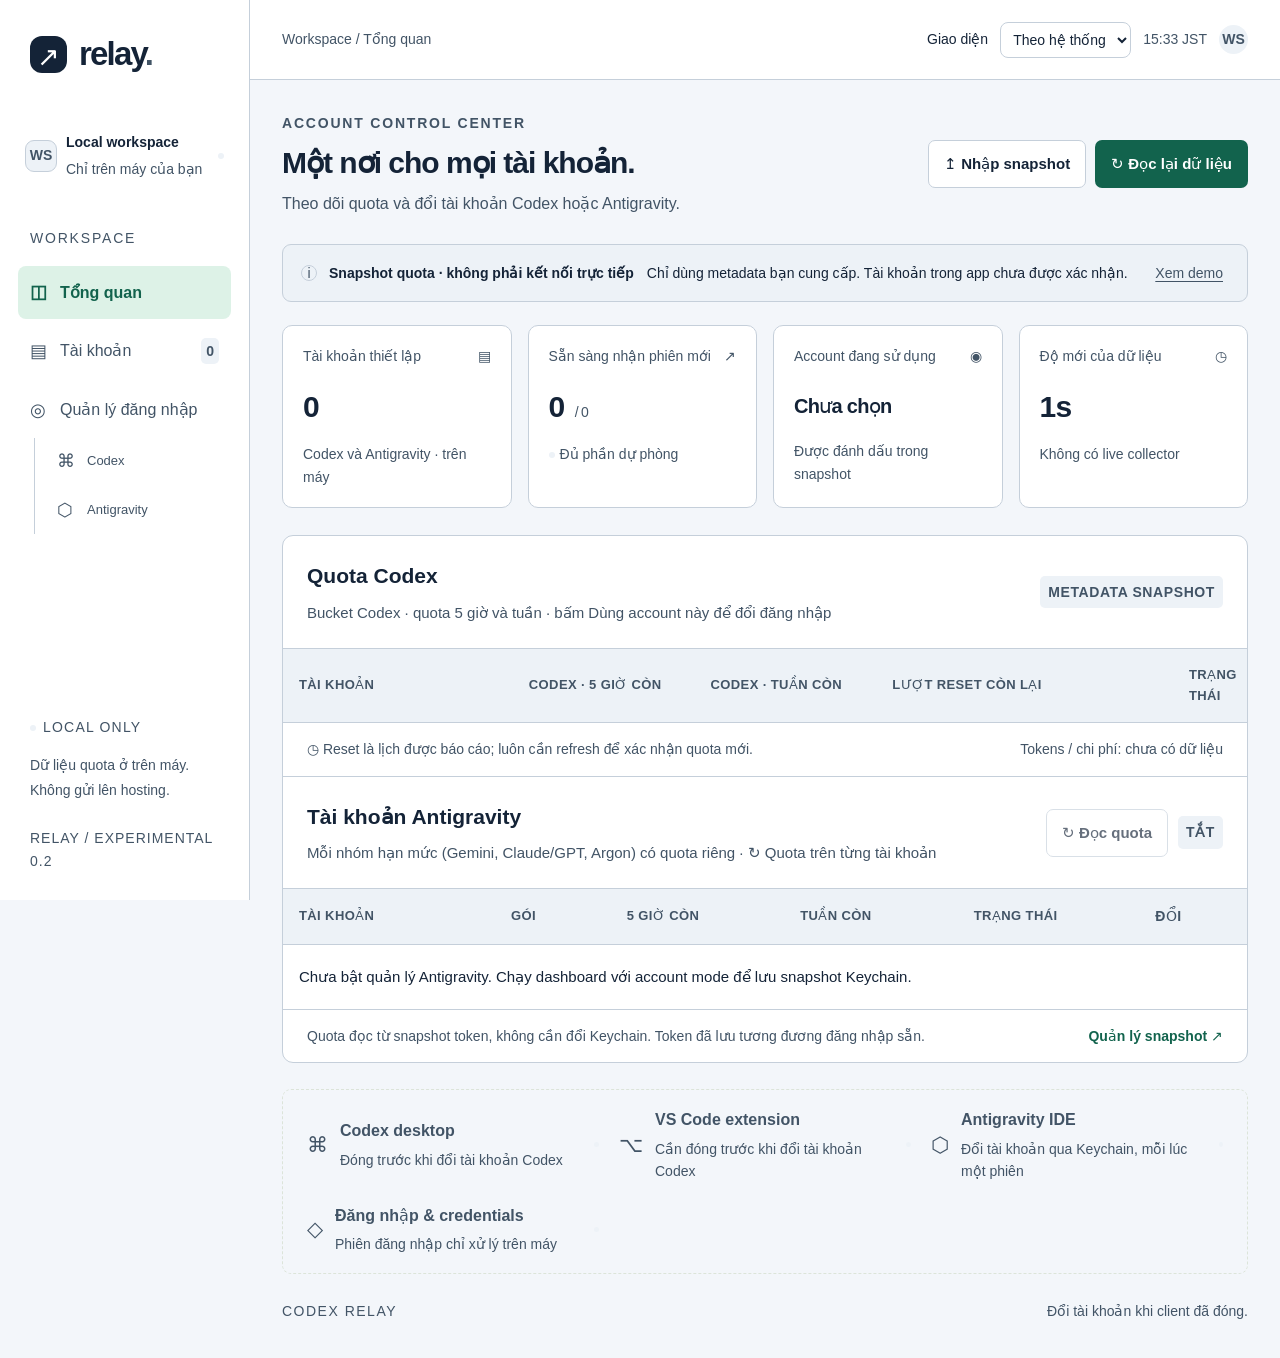
==== commit a8bddc01: "Add Antigravity Keychain switching and nested login navigation Manage multiple Antigravity IDE login" ====
--- a/Codex Relay.html
+++ b/Codex Relay.html
@@ -1,12 +1,16 @@
 <!doctype html>
-<html lang="vi"><head><meta charset="utf-8"><meta http-equiv="Content-Security-Policy" content="default-src 'none'; script-src 'nonce-QDRSIB30MLQ377PTQXwGDnrD-EaLY7TG'; style-src 'unsafe-inline'; connect-src 'none'; base-uri 'none'; form-action 'none'"><meta name="viewport" content="width=device-width,initial-scale=1"><title>Codex Relay · Quota & rotation</title><style>:root{--ink:#192b2a;--muted:#7e8b88;--line:#e7ece9;--teal:#166c56;--mint:#e6f3eb;--bg:#f6f8f6;--amber:#bb7d30}*{box-sizing:border-box}html{scroll-behavior:smooth}body{margin:0;background:var(--bg);font:14px -apple-system,BlinkMacSystemFont,"Segoe UI",sans-serif;color:var(--ink)}button,input{font:inherit}button,a,input{touch-action:manipulation}button{cursor:pointer}button:focus-visible,a:focus-visible,input:focus-visible{outline:3px solid #49a68d;outline-offset:4px}a{text-decoration:none;color:inherit}.sidebar{width:230px;background:var(--surface);position:fixed;inset:0 auto 0 0;border-right:1px solid var(--line);padding:36px 22px;display:flex;flex-direction:column}.brand{display:flex;gap:12px;align-items:center;font-size:33px;font-weight:750;letter-spacing:-1.8px;padding:0 12px}.brand-icon{display:grid;place-items:center;background:var(--ink);color:var(--on-accent);border-radius:12px;width:37px;height:37px;font-size:27px;font-weight:400;letter-spacing:0}.brand-dot{color:var(--muted)}.workspace{margin:38px 0 34px;padding:12px 7px;display:flex;align-items:center;gap:9px;font-size:14px;font-weight:600}.workspace-icon{background:var(--surface-alt);border:1px solid var(--line);display:grid;place-items:center;width:32px;height:32px;border-radius:9px;font-size:14px;color:var(--muted)}.workspace small{display:block;color:var(--muted);font-size:14px;margin-top:5px;font-weight:400}.online,.small-dot{width:6px;height:6px;display:inline-block;background:var(--surface-alt);border-radius:50%}.workspace>.online{margin-left:auto}.nav-label{font-size:14px;letter-spacing:1.8px;color:var(--muted);margin:0 12px 17px}nav{display:grid;gap:6px}nav a{padding:13px 13px;border-radius:8px;color:var(--muted);font-size:14px;display:flex;gap:12px;align-items:center}nav a>span{font-size:18px;width:18px}nav a.selected{background:var(--surface-alt);color:var(--muted);font-weight:650}nav b{margin-left:auto;background:var(--surface-alt);border-radius:5px;font-size:14px;padding:2px 5px}.sidebar-bottom{margin-top:auto;padding:16px 12px 0}.local-badge{font-size:14px;letter-spacing:1.2px;color:var(--muted);display:flex;align-items:center;gap:7px}.sidebar-bottom p{font-size:14px;line-height:1.8;color:var(--muted)}.version{display:block;font-size:14px;letter-spacing:1px;margin-top:24px;color:var(--muted)}main{margin-left:230px}header{height:76px;border-bottom:1px solid var(--line);display:flex;justify-content:space-between;align-items:center;padding:0 42px;background:var(--surface)}.breadcrumb{font-size:14px;color:var(--muted)}.breadcrumb span{margin:0 12px;color:var(--muted)}.header-right{display:flex;gap:23px;align-items:center;font-size:14px;color:var(--muted)}.avatar{width:29px;height:29px;border-radius:50%;background:var(--surface-alt);color:var(--muted);display:grid;place-items:center;font-size:14px;font-weight:650}.page{padding:38px 42px 20px;max-width:1600px;margin:auto}.heading{display:flex;justify-content:space-between;align-items:center;gap:20px;margin-bottom:28px}.eyebrow{font-size:14px;letter-spacing:1.8px;font-weight:700;color:var(--muted)}.heading h1{font-size:29px;letter-spacing:-1px;font-weight:600;margin:10px 0 9px}.heading p{font-size:14px;color:var(--muted);margin:0}.heading-actions{display:flex;gap:9px}.button{border:1px solid transparent;border-radius:7px;padding:11px 15px;font-size:14px;font-weight:550;white-space:nowrap;transition:background .15s}.primary{background:var(--teal);color:var(--on-accent)}.primary:hover{background:var(--surface-alt)}.secondary{border-color:var(--line);background:var(--surface);color:var(--muted)}.secondary:hover{background:var(--surface-alt)}.notice{display:flex;align-items:center;gap:12px;padding:15px 18px;background:var(--surface-alt);border:1px solid var(--line);border-radius:9px;margin-bottom:23px}.notice-icon{color:var(--muted);border:1px solid var(--line);border-radius:50%;font-size:14px;width:16px;height:16px;text-align:center;line-height:14px;flex-shrink:0}.notice strong{font-size:14px;margin-right:13px;color:var(--muted)}.notice div>span{font-size:14px;color:var(--muted)}.text-button{margin-left:auto;flex-shrink:0;background:none;border:0;color:var(--muted);font-size:14px;text-decoration:underline;text-underline-offset:3px}.metrics{display:grid;grid-template-columns:repeat(4,minmax(0,1fr));gap:16px;margin-bottom:27px}.metrics article{background:var(--surface);border:1px solid var(--line);border-radius:10px;padding:19px 20px}.metric-label{font-size:14px;color:var(--muted);display:flex;justify-content:space-between}.metric-label>span{color:var(--muted)}.metric-value{font-size:29px;font-weight:550;letter-spacing:-.7px;margin:16px 0 12px;font-variant-numeric:tabular-nums}.metric-value small{font-size:14px;color:var(--muted);font-weight:400;margin-left:7px}.metric-value.account-name{font-size:25px}.metric-footer{font-size:14px;color:var(--muted);display:flex;align-items:center;gap:5px}.panel{background:var(--surface);border:1px solid var(--line);border-radius:11px;overflow:hidden}.panel-heading{padding:23px 24px;display:flex;justify-content:space-between;align-items:center;gap:15px}.panel-heading h2{font-size:15px;font-weight:600;margin:0 0 8px}.panel-heading p{font-size:14px;color:var(--muted);margin:0}.chip{border-radius:5px;padding:5px 8px;font-size:14px;font-weight:650;letter-spacing:.6px;white-space:nowrap}.neutral{background:var(--surface-alt);color:var(--muted)}.mint{background:var(--mint);color:var(--muted)}.amber-chip{background:var(--surface-alt);color:var(--muted)}.blue-chip{background:var(--surface-alt);color:var(--muted)}.table-scroll{overflow:auto}table{border-collapse:collapse;width:100%;table-layout:fixed;text-align:left}thead{background:var(--surface-alt)}th{font-size:14px;color:var(--muted);font-weight:550;letter-spacing:.8px;padding:13px 24px;border-top:1px solid var(--line);border-bottom:1px solid var(--line)}th:first-child{width:25%}th:nth-child(2),th:nth-child(3){width:24%}th:nth-child(4){width:17%}th:last-child{width:10%;padding-left:0;text-align:center}.last-col{font-size:14px}td{padding:21px 24px;border-bottom:1px solid #f0f3ee;vertical-align:middle}tr.current{background:var(--surface-alt)}.account-cell{display:flex;gap:11px;align-items:center}.account-icon{width:32px;height:32px;border-radius:10px;display:grid;place-items:center;background:var(--surface-alt);color:var(--muted);font-size:14px;font-weight:600;flex-shrink:0}.account-cell strong{font-size:14px;display:block;font-weight:600}.account-cell small{display:block;color:var(--muted);font-size:14px;margin-top:6px}.account-top{display:flex;align-items:center;gap:7px}.mini-active{width:5px;height:5px;background:var(--surface-alt);border-radius:50%}.quota-top{display:flex;justify-content:space-between;align-items:baseline;gap:4px}.quota-top strong{font-size:14px;font-weight:550;font-variant-numeric:tabular-nums}.quota-top span{font-size:14px;color:var(--muted)}.bar{height:4px;background:var(--surface-alt);border-radius:5px;overflow:hidden;margin:8px 0}.bar-fill{height:100%;background:var(--surface-alt);border-radius:5px}.bar-fill.warning{background:var(--surface-alt)}.bar-fill.low{background:var(--surface-alt)}.quota-reset{font-size:14px;color:var(--muted)}.quota-unknown{color:var(--muted);font-size:14px}.row-state{display:flex;align-items:center;gap:5px;font-size:14px;color:var(--muted)}.row-state.amber{color:var(--muted)}.row-state.active{color:var(--muted)}.toggle-cell{text-align:center;padding:18px 12px}.toggle{appearance:none;width:29px;height:17px;background:var(--surface-alt);border-radius:20px;position:relative;cursor:pointer;vertical-align:middle;transition:.2s}.toggle:checked{background:var(--surface-alt)}.toggle:before{content:"";height:11px;width:11px;background:var(--surface);border-radius:50%;position:absolute;top:3px;left:3px;box-shadow:0 1px 2px #0002;transition:.2s}.toggle:checked:before{transform:translateX(12px)}.table-footer{display:flex;justify-content:space-between;padding:15px 24px;gap:10px;font-size:14px;color:var(--muted)}.bottom-grid{display:grid;grid-template-columns:1.2fr 1fr;gap:22px;margin-top:23px}.strategy-panel .panel-heading{padding-bottom:18px}.strategy-panel h2{font-size:18px;margin:10px 0 0;letter-spacing:-.4px}.strategy-tabs{display:flex;margin:0 24px;background:var(--surface-alt);border-radius:7px;padding:4px;gap:4px}.strategy-tabs button{flex:1;border:0;background:none;padding:9px 5px;font-size:14px;color:var(--muted);border-radius:5px}.strategy-tabs button.active{background:var(--surface);box-shadow:0 1px 4px #1d402a12;color:var(--muted);font-weight:650}.strategy-description{font-size:14px;line-height:1.8;color:var(--muted);margin:14px 24px 20px;min-height:35px}.setting{padding:0 24px;margin-bottom:22px}.setting label{display:flex;justify-content:space-between;font-size:14px;color:var(--muted);gap:10px}.setting strong{font-size:14px;color:var(--muted);font-weight:550}.setting input{width:100%;margin:15px 0 7px;accent-color:#4d8b65;cursor:pointer;height:4px}.range-labels{display:flex;justify-content:space-between;font-size:14px;color:var(--muted)}.policy-summary{margin:0 24px 15px;font-size:14px;color:var(--muted);background:var(--surface-alt);border:1px solid var(--line);border-radius:7px;line-height:1.8;padding:12px 15px}.method-note{padding:0 24px 22px;color:var(--muted);font-size:14px;line-height:1.7}.decision-panel{background:var(--surface-alt);border-color:var(--line)}.decision-panel .panel-heading{padding-bottom:12px}.signal{color:var(--muted);font-size:20px}.decision-panel>h2{font-size:22px;font-weight:550;letter-spacing:-.5px;margin:0 24px 10px}.decision-panel>p{font-size:14px;line-height:1.8;color:var(--muted);margin:0 24px 20px}.route{margin:0 24px 22px;border:1px solid var(--line);border-radius:9px;background:var(--surface-alt);padding:17px 19px;display:flex;align-items:center;justify-content:space-between}.route-label{display:block;font-size:14px;letter-spacing:1.1px;color:var(--muted);margin-bottom:8px}.route strong{font-size:16px;font-weight:550;color:var(--muted)}.route-arrow{color:var(--muted);font-size:20px}.ranking-label{font-size:14px;letter-spacing:1px;color:var(--muted);margin:0 24px 10px}#ranking{margin:0 24px 18px}.rank{display:flex;align-items:center;gap:8px;padding:8px 0;border-bottom:1px solid #e2eadf;font-size:14px;color:var(--muted)}.rank-number{font-size:14px;width:13px;color:var(--muted)}.rank-score{margin-left:auto;font-size:14px}.full{display:flex;width:calc(100% - 48px);justify-content:space-between;margin:0 24px 12px}.execution-note{text-align:center;color:var(--muted);font-size:14px;padding:0 16px 23px;line-height:1.6}.execution-note strong{font-weight:500;color:var(--muted)}.connections{display:grid;grid-template-columns:repeat(3,1fr);gap:20px;margin-top:26px;border:1px dashed #dce4d9;border-radius:9px;padding:17px 24px}.connections>div{display:flex;gap:12px;align-items:center}.connections>div>span:first-child{font-size:21px;color:var(--muted)}.connections strong{display:block;font-size:14px;font-weight:550;color:var(--muted)}.connections small{font-size:14px;color:var(--muted);display:block;margin-top:5px}.status-dot{width:5px;height:5px;border-radius:50%;margin-left:auto}.status-dot.amber{background:var(--surface-alt)}.status-dot.green{background:var(--surface-alt)}footer{display:flex;justify-content:space-between;color:var(--muted);font-size:14px;letter-spacing:1.5px;padding:26px 0 4px}footer span{letter-spacing:0;font-size:14px}.error{padding:12px 16px;color:var(--muted);background:var(--surface-alt);border:1px solid var(--line);border-radius:8px;font-size:14px;margin-bottom:18px}dialog{border:1px solid var(--line);border-radius:14px;max-width:600px;width:calc(100% - 32px);padding:26px;box-shadow:0 20px 80px #12332130;color:var(--ink)}dialog::backdrop{background:var(--surface-alt);backdrop-filter:blur(3px)}.dialog-header{display:flex;justify-content:space-between;align-items:center}.dialog-header h2{font-size:22px;font-weight:550}.icon-button{background:none;border:0;font-size:26px;color:var(--muted);padding:8px}#plan-content p{font-size:14px;line-height:1.8;color:var(--muted)}#plan-content ol{padding-left:25px}#plan-content li{padding:9px 0 9px 8px;font-size:14px;line-height:1.6}.dialog-footer{display:flex;justify-content:flex-end;gap:10px;border-top:1px solid var(--line);padding-top:20px;margin-top:18px}button:disabled{opacity:.45;cursor:default}
-@media(min-width:1600px){.page{padding-top:45px}}@media(max-width:1200px){.sidebar{width:190px;padding-left:16px;padding-right:16px}main{margin-left:190px}.page{padding:30px 25px}header{padding:0 25px}.heading h1{font-size:25px}.metrics{gap:10px}.metrics article{padding:16px 14px}.heading-actions{flex-direction:column}.notice div>span{display:block;margin-top:5px}td,th{padding-left:15px;padding-right:15px}.table-footer{font-size:14px}.connections{padding:15px}}@media(max-width:900px){.sidebar{width:72px;padding:27px 12px}.brand{padding:0;font-size:0}.brand-icon{font-size:25px}.workspace,.nav-label,.sidebar-bottom{display:none}nav{margin-top:40px}nav a{font-size:0;padding:12px;gap:0}nav a>span{font-size:20px}nav b{display:none}main{margin-left:72px}.metrics{grid-template-columns:repeat(2,1fr)}.bottom-grid{grid-template-columns:1fr}.connections{grid-template-columns:1fr;gap:18px}.connections>div{max-width:350px}.heading{align-items:flex-start}.heading h1{font-size:24px}table{min-width:730px}.heading-actions{flex-direction:row}.heading-actions .button{font-size:0}.heading-actions .button:first-letter{font-size:17px}.table-footer{flex-direction:column}.notice{align-items:flex-start}.notice strong{line-height:1.7}.text-button{margin-top:3px}}@media(max-width:540px){.sidebar{display:none}main{margin-left:0}.page{padding:25px 16px}header{height:55px;padding:0 16px}.heading{gap:10px}.heading h1{font-size:21px;line-height:1.3}.heading p{font-size:14px;line-height:1.7}.eyebrow{font-size:14px;letter-spacing:1.2px}.heading-actions{gap:5px}.heading-actions .button{padding:9px}.metrics article{padding:16px 13px}.metric-label{font-size:14px}.metric-value{font-size:25px}.metric-footer{font-size:14px}.panel-heading{padding:20px}.panel-heading p{font-size:14px;line-height:1.6}.notice{padding:12px;gap:8px}.notice div>span{font-size:14px;line-height:1.6}.notice strong{font-size:14px}.text-button{font-size:14px}footer{gap:20px;font-size:14px}footer span{font-size:14px;line-height:1.6}.strategy-tabs,.route,#ranking{margin-left:20px;margin-right:20px}.setting{padding:0 20px}}
+<html lang="vi"><head><meta charset="utf-8"><meta http-equiv="Content-Security-Policy" content="default-src 'none'; script-src 'nonce-aWWdIcAQiK-A40NIa_I9_NbwP5PqG2Wh'; style-src 'unsafe-inline'; connect-src 'none'; base-uri 'none'; form-action 'none'"><meta name="viewport" content="width=device-width,initial-scale=1"><title>Codex Relay · Quota</title><style>:root{--ink:#192b2a;--muted:#7e8b88;--line:#e7ece9;--teal:#166c56;--mint:#e6f3eb;--bg:#f6f8f6;--amber:#bb7d30}*{box-sizing:border-box}html{scroll-behavior:smooth}body{margin:0;background:var(--bg);font:14px -apple-system,BlinkMacSystemFont,"Segoe UI",sans-serif;color:var(--ink)}button,input{font:inherit}button,a,input{touch-action:manipulation}button{cursor:pointer}button:focus-visible,a:focus-visible,input:focus-visible{outline:3px solid #49a68d;outline-offset:4px}a{text-decoration:none;color:inherit}.sidebar{width:230px;background:var(--surface);position:fixed;inset:0 auto 0 0;border-right:1px solid var(--line);padding:36px 22px;display:flex;flex-direction:column}.brand{display:flex;gap:12px;align-items:center;font-size:33px;font-weight:750;letter-spacing:-1.8px;padding:0 12px}.brand-icon{display:grid;place-items:center;background:var(--ink);color:var(--on-accent);border-radius:12px;width:37px;height:37px;font-size:27px;font-weight:400;letter-spacing:0}.brand-dot{color:var(--muted)}.workspace{margin:38px 0 34px;padding:12px 7px;display:flex;align-items:center;gap:9px;font-size:14px;font-weight:600}.workspace-icon{background:var(--surface-alt);border:1px solid var(--line);display:grid;place-items:center;width:32px;height:32px;border-radius:9px;font-size:14px;color:var(--muted)}.workspace small{display:block;color:var(--muted);font-size:14px;margin-top:5px;font-weight:400}.online,.small-dot{width:6px;height:6px;display:inline-block;background:var(--surface-alt);border-radius:50%}.workspace>.online{margin-left:auto}.nav-label{font-size:14px;letter-spacing:1.8px;color:var(--muted);margin:0 12px 17px}nav{display:grid;gap:6px}nav a{padding:13px 13px;border-radius:8px;color:var(--muted);font-size:14px;display:flex;gap:12px;align-items:center}nav a>span{font-size:18px;width:18px}nav a.selected{background:var(--surface-alt);color:var(--muted);font-weight:650}nav a.open{color:var(--ink);font-weight:650}.nav-group{display:flex;flex-direction:column;gap:2px}.nav-sub{display:flex;flex-direction:column;gap:2px;margin:0 0 4px 16px;padding-left:10px;border-left:1px solid var(--line)}.nav-sub a{padding:9px 12px;font-size:13px}nav b{margin-left:auto;background:var(--surface-alt);border-radius:5px;font-size:14px;padding:2px 5px}.sidebar-bottom{margin-top:auto;padding:16px 12px 0}.local-badge{font-size:14px;letter-spacing:1.2px;color:var(--muted);display:flex;align-items:center;gap:7px}.sidebar-bottom p{font-size:14px;line-height:1.8;color:var(--muted)}.version{display:block;font-size:14px;letter-spacing:1px;margin-top:24px;color:var(--muted)}main{margin-left:230px}header{height:76px;border-bottom:1px solid var(--line);display:flex;justify-content:space-between;align-items:center;padding:0 42px;background:var(--surface)}.breadcrumb{font-size:14px;color:var(--muted)}.breadcrumb span{margin:0 12px;color:var(--muted)}.header-right{display:flex;gap:23px;align-items:center;font-size:14px;color:var(--muted)}.avatar{width:29px;height:29px;border-radius:50%;background:var(--surface-alt);color:var(--muted);display:grid;place-items:center;font-size:14px;font-weight:650}.page{padding:38px 42px 20px;max-width:1600px;margin:auto}.heading{display:flex;justify-content:space-between;align-items:center;gap:20px;margin-bottom:28px}.eyebrow{font-size:14px;letter-spacing:1.8px;font-weight:700;color:var(--muted)}.heading h1{font-size:29px;letter-spacing:-1px;font-weight:600;margin:10px 0 9px}.heading p{font-size:14px;color:var(--muted);margin:0}.heading-actions{display:flex;gap:9px}.button{border:1px solid transparent;border-radius:7px;padding:11px 15px;font-size:14px;font-weight:550;white-space:nowrap;transition:background .15s}.primary{background:var(--teal);color:var(--on-accent)}.primary:hover{background:var(--surface-alt)}.secondary{border-color:var(--line);background:var(--surface);color:var(--muted)}.secondary:hover{background:var(--surface-alt)}.notice{display:flex;align-items:center;gap:12px;padding:15px 18px;background:var(--surface-alt);border:1px solid var(--line);border-radius:9px;margin-bottom:23px}.notice-icon{color:var(--muted);border:1px solid var(--line);border-radius:50%;font-size:14px;width:16px;height:16px;text-align:center;line-height:14px;flex-shrink:0}.notice strong{font-size:14px;margin-right:13px;color:var(--muted)}.notice div>span{font-size:14px;color:var(--muted)}.text-button{margin-left:auto;flex-shrink:0;background:none;border:0;color:var(--muted);font-size:14px;text-decoration:underline;text-underline-offset:3px}.metrics{display:grid;grid-template-columns:repeat(4,minmax(0,1fr));gap:16px;margin-bottom:27px}.metrics article{background:var(--surface);border:1px solid var(--line);border-radius:10px;padding:19px 20px}.metric-label{font-size:14px;color:var(--muted);display:flex;justify-content:space-between}.metric-label>span{color:var(--muted)}.metric-value{font-size:29px;font-weight:550;letter-spacing:-.7px;margin:16px 0 12px;font-variant-numeric:tabular-nums}.metric-value small{font-size:14px;color:var(--muted);font-weight:400;margin-left:7px}.metric-value.account-name{font-size:25px}.metric-footer{font-size:14px;color:var(--muted);display:flex;align-items:center;gap:5px}.panel{background:var(--surface);border:1px solid var(--line);border-radius:11px;overflow:hidden}.panel-heading{padding:23px 24px;display:flex;justify-content:space-between;align-items:center;gap:15px}.panel-heading h2{font-size:15px;font-weight:600;margin:0 0 8px}.panel-heading p{font-size:14px;color:var(--muted);margin:0}.chip{border-radius:5px;padding:5px 8px;font-size:14px;font-weight:650;letter-spacing:.6px;white-space:nowrap}.neutral{background:var(--surface-alt);color:var(--muted)}.mint{background:var(--mint);color:var(--muted)}.amber-chip{background:var(--surface-alt);color:var(--muted)}.blue-chip{background:var(--surface-alt);color:var(--muted)}.table-scroll{overflow:auto}table{border-collapse:collapse;width:100%;table-layout:fixed;text-align:left}thead{background:var(--surface-alt)}th{font-size:14px;color:var(--muted);font-weight:550;letter-spacing:.8px;padding:13px 24px;border-top:1px solid var(--line);border-bottom:1px solid var(--line)}th:first-child{width:25%}th:nth-child(2),th:nth-child(3){width:24%}th:nth-child(4){width:17%}th:last-child{width:10%;padding-left:0;text-align:center}.last-col{font-size:14px}td{padding:21px 24px;border-bottom:1px solid #f0f3ee;vertical-align:middle}tr.current{background:var(--surface-alt)}.account-cell{display:flex;gap:11px;align-items:center}.account-icon{width:32px;height:32px;border-radius:10px;display:grid;place-items:center;background:var(--surface-alt);color:var(--muted);font-size:14px;font-weight:600;flex-shrink:0}.account-cell strong{font-size:14px;display:block;font-weight:600}.account-cell small{display:block;color:var(--muted);font-size:14px;margin-top:6px}.account-top{display:flex;align-items:center;gap:7px}.mini-active{width:5px;height:5px;background:var(--surface-alt);border-radius:50%}.quota-top{display:flex;justify-content:space-between;align-items:baseline;gap:4px}.quota-top strong{font-size:14px;font-weight:550;font-variant-numeric:tabular-nums}.quota-top span{font-size:14px;color:var(--muted)}.bar{height:4px;background:var(--surface-alt);border-radius:5px;overflow:hidden;margin:8px 0}.bar-fill{height:100%;background:var(--surface-alt);border-radius:5px}.bar-fill.warning{background:var(--surface-alt)}.bar-fill.low{background:var(--surface-alt)}.quota-reset{font-size:14px;color:var(--muted)}.quota-unknown{color:var(--muted);font-size:14px}.row-state{display:flex;align-items:center;gap:5px;font-size:14px;color:var(--muted)}.row-state.amber{color:var(--muted)}.row-state.active{color:var(--muted)}.toggle-cell{text-align:center;padding:18px 12px}.toggle{appearance:none;width:29px;height:17px;background:var(--surface-alt);border-radius:20px;position:relative;cursor:pointer;vertical-align:middle;transition:.2s}.toggle:checked{background:var(--surface-alt)}.toggle:before{content:"";height:11px;width:11px;background:var(--surface);border-radius:50%;position:absolute;top:3px;left:3px;box-shadow:0 1px 2px #0002;transition:.2s}.toggle:checked:before{transform:translateX(12px)}.table-footer{display:flex;justify-content:space-between;padding:15px 24px;gap:10px;font-size:14px;color:var(--muted)}.bottom-grid{display:grid;grid-template-columns:1.2fr 1fr;gap:22px;margin-top:23px}.strategy-panel .panel-heading{padding-bottom:18px}.strategy-panel h2{font-size:18px;margin:10px 0 0;letter-spacing:-.4px}.strategy-tabs{display:flex;margin:0 24px;background:var(--surface-alt);border-radius:7px;padding:4px;gap:4px}.strategy-tabs button{flex:1;border:0;background:none;padding:9px 5px;font-size:14px;color:var(--muted);border-radius:5px}.strategy-tabs button.active{background:var(--surface);box-shadow:0 1px 4px #1d402a12;color:var(--muted);font-weight:650}.strategy-description{font-size:14px;line-height:1.8;color:var(--muted);margin:14px 24px 20px;min-height:35px}.setting{padding:0 24px;margin-bottom:22px}.setting label{display:flex;justify-content:space-between;font-size:14px;color:var(--muted);gap:10px}.setting strong{font-size:14px;color:var(--muted);font-weight:550}.setting input{width:100%;margin:15px 0 7px;accent-color:#4d8b65;cursor:pointer;height:4px}.range-labels{display:flex;justify-content:space-between;font-size:14px;color:var(--muted)}.policy-summary{margin:0 24px 15px;font-size:14px;color:var(--muted);background:var(--surface-alt);border:1px solid var(--line);border-radius:7px;line-height:1.8;padding:12px 15px}.method-note{padding:0 24px 22px;color:var(--muted);font-size:14px;line-height:1.7}.decision-panel{background:var(--surface-alt);border-color:var(--line)}.decision-panel .panel-heading{padding-bottom:12px}.signal{color:var(--muted);font-size:20px}.decision-panel>h2{font-size:22px;font-weight:550;letter-spacing:-.5px;margin:0 24px 10px}.decision-panel>p{font-size:14px;line-height:1.8;color:var(--muted);margin:0 24px 20px}.route{margin:0 24px 22px;border:1px solid var(--line);border-radius:9px;background:var(--surface-alt);padding:17px 19px;display:flex;align-items:center;justify-content:space-between}.route-label{display:block;font-size:14px;letter-spacing:1.1px;color:var(--muted);margin-bottom:8px}.route strong{font-size:16px;font-weight:550;color:var(--muted)}.route-arrow{color:var(--muted);font-size:20px}.ranking-label{font-size:14px;letter-spacing:1px;color:var(--muted);margin:0 24px 10px}#ranking{margin:0 24px 18px}.rank{display:flex;align-items:center;gap:8px;padding:8px 0;border-bottom:1px solid #e2eadf;font-size:14px;color:var(--muted)}.rank-number{font-size:14px;width:13px;color:var(--muted)}.rank-score{margin-left:auto;font-size:14px}.full{display:flex;width:calc(100% - 48px);justify-content:space-between;margin:0 24px 12px}.execution-note{text-align:center;color:var(--muted);font-size:14px;padding:0 16px 23px;line-height:1.6}.execution-note strong{font-weight:500;color:var(--muted)}.connections{display:grid;grid-template-columns:repeat(3,1fr);gap:20px;margin-top:26px;border:1px dashed #dce4d9;border-radius:9px;padding:17px 24px}.connections>div{display:flex;gap:12px;align-items:center}.connections>div>span:first-child{font-size:21px;color:var(--muted)}.connections strong{display:block;font-size:14px;font-weight:550;color:var(--muted)}.connections small{font-size:14px;color:var(--muted);display:block;margin-top:5px}.status-dot{width:5px;height:5px;border-radius:50%;margin-left:auto}.status-dot.amber{background:var(--surface-alt)}.status-dot.green{background:var(--surface-alt)}footer{display:flex;justify-content:space-between;color:var(--muted);font-size:14px;letter-spacing:1.5px;padding:26px 0 4px}footer span{letter-spacing:0;font-size:14px}.error{padding:12px 16px;color:var(--muted);background:var(--surface-alt);border:1px solid var(--line);border-radius:8px;font-size:14px;margin-bottom:18px}dialog{border:1px solid var(--line);border-radius:14px;max-width:600px;width:calc(100% - 32px);padding:26px;box-shadow:0 20px 80px #12332130;color:var(--ink)}dialog::backdrop{background:var(--surface-alt);backdrop-filter:blur(3px)}.dialog-header{display:flex;justify-content:space-between;align-items:center}.dialog-header h2{font-size:22px;font-weight:550}.icon-button{background:none;border:0;font-size:26px;color:var(--muted);padding:8px}#plan-content p{font-size:14px;line-height:1.8;color:var(--muted)}#plan-content ol{padding-left:25px}#plan-content li{padding:9px 0 9px 8px;font-size:14px;line-height:1.6}.dialog-footer{display:flex;justify-content:flex-end;gap:10px;border-top:1px solid var(--line);padding-top:20px;margin-top:18px}button:disabled{opacity:.45;cursor:default}
+@media(min-width:1600px){.page{padding-top:45px}}@media(max-width:1200px){.sidebar{width:190px;padding-left:16px;padding-right:16px}main{margin-left:190px}.page{padding:30px 25px}header{padding:0 25px}.heading h1{font-size:25px}.metrics{gap:10px}.metrics article{padding:16px 14px}.heading-actions{flex-direction:column}.notice div>span{display:block;margin-top:5px}td,th{padding-left:15px;padding-right:15px}.table-footer{font-size:14px}.connections{padding:15px}}@media(max-width:900px){.nav-sub{margin-left:0;padding-left:0;border-left:0}.sidebar{width:72px;padding:27px 12px}.brand{padding:0;font-size:0}.brand-icon{font-size:25px}.workspace,.nav-label,.sidebar-bottom{display:none}nav{margin-top:40px}nav a{font-size:0;padding:12px;gap:0}nav a>span{font-size:20px}nav b{display:none}main{margin-left:72px}.metrics{grid-template-columns:repeat(2,1fr)}.bottom-grid{grid-template-columns:1fr}.connections{grid-template-columns:1fr;gap:18px}.connections>div{max-width:350px}.heading{align-items:flex-start}.heading h1{font-size:24px}table{min-width:730px}.heading-actions{flex-direction:row}.heading-actions .button{font-size:0}.heading-actions .button:first-letter{font-size:17px}.table-footer{flex-direction:column}.notice{align-items:flex-start}.notice strong{line-height:1.7}.text-button{margin-top:3px}}@media(max-width:540px){.sidebar{display:none}main{margin-left:0}.page{padding:25px 16px}header{height:55px;padding:0 16px}.heading{gap:10px}.heading h1{font-size:21px;line-height:1.3}.heading p{font-size:14px;line-height:1.7}.eyebrow{font-size:14px;letter-spacing:1.2px}.heading-actions{gap:5px}.heading-actions .button{padding:9px}.metrics article{padding:16px 13px}.metric-label{font-size:14px}.metric-value{font-size:25px}.metric-footer{font-size:14px}.panel-heading{padding:20px}.panel-heading p{font-size:14px;line-height:1.6}.notice{padding:12px;gap:8px}.notice div>span{font-size:14px;line-height:1.6}.notice strong{font-size:14px}.text-button{font-size:14px}footer{gap:20px;font-size:14px}footer span{font-size:14px;line-height:1.6}.strategy-tabs,.route,#ranking{margin-left:20px;margin-right:20px}.setting{padding:0 20px}}
 
 .account-help{font-size:14px;line-height:1.8;color:var(--muted)}.capture-controls{display:flex;flex-wrap:wrap;gap:10px;align-items:center;padding:15px 0}.capture-controls label{width:100%;font-size:14px}.capture-controls input{padding:10px;border:1px solid var(--line);border-radius:6px;min-width:160px;flex:1}.saved-account{display:flex;justify-content:space-between;gap:15px;align-items:center;border-top:1px solid #e7ece9;padding:16px 0}.saved-account strong{display:block;font-size:14px}.saved-account small{display:block;color:var(--muted);font-size:14px;margin-top:6px}
 
 .metric-value.account-name{font-size:16px;overflow:hidden;text-overflow:ellipsis;white-space:nowrap;padding-top:7px;padding-bottom:6px}.account-cell strong,.route strong{overflow-wrap:anywhere}#account-dialog{max-width:820px}.saved-account{display:grid;grid-template-columns:minmax(150px,1fr) minmax(180px,1.15fr) auto;gap:14px}.saved-details{min-width:0;overflow-wrap:anywhere}.saved-details .chip{display:inline-block;margin-top:8px}.alias-editor{display:flex;gap:6px}.alias-editor input{min-width:0;width:100%;padding:9px;border:1px solid var(--line);border-radius:6px;font:inherit;font-size:14px}.account-actions{display:flex;flex-wrap:wrap;gap:6px;justify-content:flex-end}.danger-outline{background:var(--surface);border-color:var(--line);color:var(--muted)}.danger{background:var(--surface-alt);color:var(--on-accent)}.login-status{display:flex;flex-wrap:wrap;gap:10px;align-items:center;padding:14px;background:var(--surface-alt);border-radius:8px;font-size:14px;line-height:1.7;margin-bottom:12px}.login-status[hidden]{display:none}.login-status>span{width:100%}@media(max-width:740px){.saved-account{grid-template-columns:1fr}.account-actions{justify-content:flex-start}.metric-value.account-name{font-size:14px}}
 
 .account-refresh{margin-top:8px;padding:5px 10px;font-size:14px}.quota-countdown{font-variant-numeric:tabular-nums;margin-top:5px}
+.use-account{white-space:nowrap;min-height:36px;padding:8px 12px}
+.quota-block{margin:0 0 14px}.quota-block:last-child{margin-bottom:0}
+.quota-block .quota-top strong{font-size:18px}
+#antigravity-accounts-table .account-actions{flex-direction:column;align-items:stretch;gap:8px;margin-top:0}
 
 .rotation-runner{margin-top:24px}.runner-content{padding:0 24px 24px}.runner-actions{display:flex;gap:10px;flex-wrap:wrap}.rotation-option{display:flex;gap:10px;margin:18px 0;line-height:1.6}#rotation-dialog{max-width:820px}#rotation-sessions{max-height:320px;overflow:auto}.rotation-session{display:flex;align-items:flex-start;gap:10px;padding:12px 0;border-bottom:1px solid var(--line)}.rotation-session small{display:block;color:var(--muted);overflow-wrap:anywhere;margin-top:5px}.handoff-artifact{display:block;margin-top:12px;overflow-wrap:anywhere}.runner-content p{line-height:1.7}#rotation-artifacts code{user-select:all}
 
@@ -25,28 +29,37 @@
 .relay-logs{margin:24px 0}.relay-logs pre{max-height:360px;min-height:140px;overflow:auto;white-space:pre-wrap;overflow-wrap:anywhere;background:var(--bg);color:var(--text);border:1px solid currentColor;border-radius:8px;padding:16px;font-size:14px;line-height:1.6}.relay-logs label{display:block;margin-bottom:12px}
 
 .reset-credits-cell{min-width:210px;max-width:320px}.reset-credits-cell details{margin-top:8px;font-size:14px;line-height:1.6}.reset-credits-cell summary{cursor:pointer}.reset-credits-cell details div{margin-top:8px;overflow-wrap:anywhere}
+.quota-groups{margin-top:8px;font-size:14px;line-height:1.6}.quota-groups summary{cursor:pointer}.quota-groups div{margin-top:6px;overflow-wrap:anywhere}
 
 #reset-dialog{width:min(560px,calc(100vw - 32px));max-height:85vh;overflow:auto}#reset-dialog-message{white-space:pre-line;line-height:1.7;overflow-wrap:anywhere}#reset-dialog .dialog-footer{gap:12px;justify-content:flex-end}
+
+#gemini-provider,#antigravity-provider{padding:24px;margin:24px 0}#gemini-provider .saved-account,#antigravity-provider .saved-account{grid-template-columns:minmax(0,1fr)}#gemini-provider pre,#antigravity-provider pre{max-width:100%;overflow:auto;white-space:pre-wrap;overflow-wrap:anywhere;padding:12px;background:var(--bg);border:1px solid var(--line);border-radius:6px}#gemini-provider .alias-editor,#antigravity-provider .alias-editor{flex-wrap:wrap;align-items:center}#gemini-provider .alias-editor input,#antigravity-provider .alias-editor input{flex:1 1 180px}#gemini-provider .gemini-header,#antigravity-provider .gemini-header{display:flex;flex-wrap:wrap;justify-content:space-between;align-items:center;gap:12px;margin-bottom:10px}#gemini-provider details,#antigravity-provider details{margin-top:12px}#gemini-provider summary,#antigravity-provider summary{cursor:pointer}#antigravity-provider .account-actions{justify-content:flex-start;margin-top:10px}
+.provider-accounts{border-top:1px solid var(--line)}
+#antigravity-accounts-table{table-layout:auto;min-width:960px}
+#antigravity-accounts-table th:first-child{width:22%}
+#antigravity-accounts-table th:nth-child(2){width:12%}
+#antigravity-accounts-table th:nth-child(3),#antigravity-accounts-table th:nth-child(4){width:18%}
+#antigravity-accounts-table th:last-child{width:12%;text-align:left;padding-left:24px}
+.provider-accounts .heading-actions{display:flex;align-items:center;gap:10px}
+#antigravity-accounts-table td.last-col{text-align:left}
+.provider-accounts .table-footer a{color:var(--teal);font-weight:550}
 </style></head>
 <body>
-<aside class="sidebar"><a class="brand" href="#overview" aria-label="Codex Relay"><span class="brand-icon">↗</span><span>relay<span class="brand-dot">.</span></span></a><div class="workspace"><span class="workspace-icon">TB</span><div>Local workspace<small>Chỉ trên máy của bạn</small></div><span class="online"></span></div><p class="nav-label">WORKSPACE</p><nav><a class="selected" href="#overview"><span>◫</span> Tổng quan</a><a href="#accounts"><span>▤</span> Tài khoản <b id="nav-count">4</b></a><a href="#rotation"><span>⇄</span> Chiến lược rotate</a><a id="manage-accounts" href="#login"><span>◎</span> Quản lý đăng nhập</a><a href="#connection"><span>⌘</span> Kết nối</a></nav><div class="sidebar-bottom"><div class="local-badge"><span class="online"></span> LOCAL ONLY</div><p>Dữ liệu quota ở trên máy.<br>Không gửi lên hosting.</p><span class="version">RELAY / EXPERIMENTAL 0.2</span></div></aside>
-<main id="overview"><header><div class="breadcrumb">Workspace <span>/</span> Tổng quan</div><div class="header-right"><label class="theme-label" for="theme-select">Giao diện</label><select id="theme-select" aria-label="Giao diện sáng tối"><option value="system">Theo hệ thống</option><option value="light">Sáng</option><option value="dark">Tối</option></select><span id="clock"></span><span class="avatar">TB</span></div></header>
-<section class="page" id="dashboard-page"><div class="heading"><div><div class="eyebrow">ACCOUNT CONTROL CENTER</div><h1>Một nơi cho mọi tài khoản.</h1><p>Theo dõi quota, giữ mạch công việc, chuyển đúng thời điểm.</p></div><div class="heading-actions"><input id="import-file" type="file" accept="application/json,.json" hidden><button id="import" class="button secondary">↥ Nhập snapshot</button><button id="refresh" class="button primary">↻ Đọc lại dữ liệu</button></div></div>
+<aside class="sidebar"><a class="brand" href="#overview" aria-label="Codex Relay"><span class="brand-icon">↗</span><span>relay<span class="brand-dot">.</span></span></a><div class="workspace"><span class="workspace-icon">WS</span><div>Local workspace<small>Chỉ trên máy của bạn</small></div><span class="online"></span></div><p class="nav-label">WORKSPACE</p><nav><a class="selected" href="#overview"><span>◫</span> Tổng quan</a><a href="#accounts"><span>▤</span> Tài khoản <b id="nav-count">4</b></a><div class="nav-group"><a id="manage-accounts" href="#login"><span>◎</span> Quản lý đăng nhập</a><div class="nav-sub"><a href="#codex-provider"><span>⌘</span> Codex</a><a href="#antigravity-provider"><span>⬡</span> Antigravity</a></div></div></nav><div class="sidebar-bottom"><div class="local-badge"><span class="online"></span> LOCAL ONLY</div><p>Dữ liệu quota ở trên máy.<br>Không gửi lên hosting.</p><span class="version">RELAY / EXPERIMENTAL 0.2</span></div></aside>
+<main id="overview"><header><div class="breadcrumb">Workspace <span>/</span> Tổng quan</div><div class="header-right"><label class="theme-label" for="theme-select">Giao diện</label><select id="theme-select" aria-label="Giao diện sáng tối"><option value="system">Theo hệ thống</option><option value="light">Sáng</option><option value="dark">Tối</option></select><span id="clock"></span><span class="avatar">WS</span></div></header>
+<section class="page" id="dashboard-page"><div class="heading"><div><div class="eyebrow">ACCOUNT CONTROL CENTER</div><h1>Một nơi cho mọi tài khoản.</h1><p>Theo dõi quota và đổi tài khoản Codex hoặc Antigravity.</p></div><div class="heading-actions"><input id="import-file" type="file" accept="application/json,.json" hidden><button id="import" class="button secondary">↥ Nhập snapshot</button><button id="refresh" class="button primary">↻ Đọc lại dữ liệu</button></div></div>
 <div class="notice" id="notice"><span class="notice-icon">i</span><div><strong id="mode-title">Đang tải dữ liệu</strong><span id="mode-text">Đang kết nối dashboard local…</span></div><button id="demo" class="text-button">Xem demo</button></div>
 <div id="error" role="alert" class="error" hidden></div>
-<div class="metrics"><article><div class="metric-label">Tài khoản thiết lập <span>▤</span></div><div class="metric-value" id="count">—</div><div class="metric-footer">Standard seats · metadata</div></article><article><div class="metric-label">Sẵn sàng nhận phiên mới <span>↗</span></div><div class="metric-value"><span id="ready">—</span><small id="ready-total"></small></div><div class="metric-footer"><span class="small-dot"></span> Đủ phần dự phòng</div></article><article><div class="metric-label">Account đang sử dụng <span>◉</span></div><div class="metric-value account-name" id="active-name">—</div><div class="metric-footer" id="active-note">Chưa có dữ liệu</div></article><article><div class="metric-label">Độ mới của dữ liệu <span>◷</span></div><div class="metric-value" id="freshness">—</div><div class="metric-footer" id="source">Chưa kết nối tài khoản</div></article></div>
-<section class="panel accounts-panel" id="accounts"><div class="panel-heading"><div><h2>Quota Codex</h2><p>Bucket Codex · quota 5 giờ và tuần · dùng để lập kế hoạch rotate Codex</p></div><span class="chip neutral" id="snapshot-badge">SNAPSHOT</span></div><div class="table-scroll"><table><thead><tr><th>TÀI KHOẢN</th><th>CODEX · 5 GIỜ CÒN</th><th>CODEX · TUẦN CÒN</th><th>LƯỢT RESET CÒN LẠI</th><th>TRẠNG THÁI</th><th class="last-col">THAM GIA ROTATE</th></tr></thead><tbody id="accounts-body"></tbody></table></div><div class="table-footer"><span>◷ Reset là lịch được báo cáo; luôn cần refresh để xác nhận quota mới.</span><span id="token-summary">Tokens / chi phí: chưa có dữ liệu</span></div></section>
-<div class="bottom-grid"><section class="panel strategy-panel" id="rotation"><div class="panel-heading"><div><div class="eyebrow">SMART ROTATION</div><h2>Giữ mạch. Chuyển có lý do.</h2></div><span class="chip mint">PLAN ONLY</span></div><div class="strategy-tabs" role="group" aria-label="Chiến lược"><button data-strategy="balanced" class="active">Cân bằng quota</button><button data-strategy="reset_first">Ưu tiên tuần &amp; reset</button></div><p class="strategy-description" id="strategy-description"></p><div class="setting"><label for="reserve">Dự phòng cho bàn giao <strong><span id="reserve-value">15</span>%</strong></label><input type="range" min="1" max="40" step="1" value="15" id="reserve"><div class="range-labels"><span>Ưu tiên dùng hết</span><span>Ưu tiên dư địa</span></div></div><div class="setting"><label for="margin">Dư địa thêm khi nhận phiên mới <strong><span id="margin-value">10</span> điểm %</strong></label><input type="range" min="0" max="20" step="5" value="10" id="margin"><div class="range-labels"><span>Ít hạn chế hơn</span><span>Giảm đổi qua lại</span></div></div><div class="policy-summary" id="policy-summary"></div><div class="method-note">Heuristic minh bạch, không bảo đảm tối ưu tuyệt đối. Chưa có lịch sử tiêu thụ để dự đoán thời lượng phiên.</div></section>
-<section class="panel decision-panel"><div class="panel-heading"><div class="eyebrow">ĐỀ XUẤT HIỆN TẠI</div><span class="signal">✦</span></div><h2 id="decision-title">Đang tính…</h2><p id="decision-copy"></p><div class="route"><div><span class="route-label">ĐANG DÙNG</span><strong id="route-from">—</strong></div><span class="route-arrow">→</span><div><span class="route-label">ĐỀ XUẤT TIẾP</span><strong id="route-to">—</strong></div></div><div class="ranking-label">THỨ TỰ ỨNG VIÊN</div><div id="ranking"></div><button class="button primary full" id="preview">Xem kế hoạch bàn giao <span>↗</span></button><div class="execution-note">Thực thi rotate: cấu hình trong phần Compact · bàn giao · đổi tài khoản bên dưới</div></section></div>
-<section class="panel rotation-runner" id="rotation-runner"><div class="panel-heading"><div><div class="eyebrow">ROTATION &amp; CONTEXT</div><h2>Compact · bàn giao · đổi tài khoản</h2><p>Thực thi khi Codex desktop, VS Code và CLI đã đóng. Có thể chọn tự đóng/mở lại desktop trong popup xác nhận.</p></div><span class="chip neutral" id="rotation-phase">Chưa cấu hình</span></div><div class="runner-content"><p id="rotation-message" role="status">Chọn cuộc trò chuyện cần bàn giao trước khi bật tự động.</p><p id="rotation-config-summary"></p><div class="runner-actions"><button class="button secondary" id="rotation-settings">Chọn chat &amp; cấu hình</button><button class="button secondary" id="rotation-checkpoint">Compact &amp; tạo handoff mới</button><button class="button primary" id="rotation-start">Compact &amp; chuyển account</button><button class="button secondary" id="force-switch">Chỉ đổi account…</button><button class="button secondary" id="rotation-cancel">Hủy phiên đang chạy</button><button class="button secondary" id="rotation-recovery">Xác nhận sau phục hồi</button></div><label class="account-help"><input type="checkbox" id="rotation-auto-toggle"> Tự động rotate khi quota thấp</label><div class="account-help"><p><strong>Compact &amp; tạo handoff mới:</strong> compact thật từng thread đã chọn rồi xuất Markdown mới; giữ nguyên account, không import. Không dùng lại handoff cũ.</p><p><strong>Compact &amp; chuyển account:</strong> compact → tạo handoff mới → chọn account đủ quota → đổi đăng nhập → import vào thread được quản lý. Chỉ chạy tiếp nếu đã bật tùy chọn tiếp tục.</p><p><strong>Chỉ đổi account:</strong> đổi đăng nhập trực tiếp; không compact, tạo handoff hoặc import context.</p><p>Compact cần client đóng và thread không có lượt chạy active. Hủy yêu cầu dừng job và tắt tự động để tránh kích hoạt lại; dữ liệu/bước đã hoàn tất được giữ.</p></div><div id="rotation-artifacts"></div><section class="relay-logs"><h3>Nhật ký hoạt động</h3><p id="relay-log-status" class="account-help"></p><label><input type="checkbox" id="relay-log-follow" checked> Tự cuộn theo log mới</label><pre id="relay-log-output" tabindex="0" aria-label="Lịch sử hoạt động Relay"></pre><p class="account-help">Lưu tối đa 2.000 mốc xử lý qua các lần restart. Không chứa nội dung handoff hoặc thông tin đăng nhập.</p></section><div id="managed-workflows"></div><p class="account-help">Mở dashboard bằng Safari/Chrome riêng và chạy server trong Terminal trước khi đóng client. Sau import, mở lại client và chọn thread được quản lý. Nếu bật tiếp tục, Relay chạy một lượt công việc local trong app-server riêng; không tự điều khiển giao diện client.</p></div></section>
-<section class="panel" id="smart-proxy"><div class="eyebrow">EXPERIMENTAL · SUBSCRIPTION PROXY</div><h2>Smart proxy &amp; Relay</h2><p class="account-help">Giữ account theo thread; không đổi auth.json hay restart client mỗi lần chuyển tuyến. Tích hợp Codex desktop/VS Code chưa được xác nhận thực tế. Request và context được lưu riêng trên máy để tạo handoff; log chỉ chứa metadata.</p><p id="proxy-status">Đang đọc trạng thái…</p><button id="proxy-refresh" class="button secondary">Đọc trạng thái proxy</button><div id="proxy-sessions"></div><details><summary>Lịch sử proxy</summary><pre id="proxy-log" tabindex="0"></pre></details><details><summary>Cách bật và cấu hình client</summary><p>Chạy server với <code>python3 dashboard.py --port 8766 --proxy-port 8767</code>. Xem <code>docs/smart-proxy.md</code> để cấu hình custom provider và key local. Relay không tự sửa cấu hình client.</p></details></section>
-<section id="connection" class="connections"><div><span>⌘</span><div><strong>Codex desktop</strong><small>Hỗ trợ tự đóng/mở lại khi xác nhận</small></div><span class="status-dot amber"></span></div><div><span>⌥</span><div><strong>VS Code extension</strong><small>Cần đóng trước khi đổi tài khoản</small></div><span class="status-dot amber"></span></div><div><span>◇</span><div><strong>Đăng nhập & credentials</strong><small>Phiên đăng nhập chỉ xử lý trên máy</small></div><span class="status-dot green"></span></div></section><footer>CODEX RELAY <span>Rotate có journal phục hồi · chỉ đổi tài khoản khi client đã đóng.</span></footer></section><section id="account-dialog" class="page account-management" hidden><div class="dialog-header"><div><div class="eyebrow">LOCAL FILE AUTH</div><h1>Quản lý đăng nhập</h1></div><button id="close-accounts" class="icon-button" aria-label="Về tổng quan">← Tổng quan</button></div><p class="account-help">Mở dashboard trong Safari/Chrome riêng. Lưu công việc, đóng Codex desktop, VS Code và các phiên CLI trước khi chuyển. Đổi file đăng nhập không tự compact hoặc chuyển context.</p><p class="account-help">Thêm tài khoản qua đăng nhập Codex chính thức hoặc lưu đăng nhập local hiện tại. Alias để trống sẽ hiển thị email. Token chỉ lưu trên máy.</p><div class="capture-controls"><label for="profile-name">Alias tùy chọn</label><input id="profile-name" maxlength="80" placeholder="Ví dụ: Work 1"><button id="capture-account" class="button secondary">Lưu đăng nhập hiện tại</button><button id="login-account" class="button primary">Thêm tài khoản qua đăng nhập</button></div><div id="account-message" role="status" class="account-help"></div><div id="login-status" class="login-status" hidden><span id="login-status-text"></span><a id="login-link" class="button primary" target="_blank" rel="noopener noreferrer" hidden>Mở trang đăng nhập OpenAI</a><button id="cancel-login" class="button secondary">Hủy đăng nhập</button></div><div class="capture-controls"><label for="backup-password">Mật khẩu file backup (ít nhất 12 ký tự)</label><input id="backup-password" type="password" autocomplete="new-password" minlength="12"><p class="account-help">File mã hóa chứa phiên đăng nhập. Giữ file và mật khẩu riêng, không chia sẻ. Import giữ nguyên profile trùng đã có trên máy.</p><button id="export-accounts" class="button secondary">Export tài khoản</button><button id="import-accounts" class="button secondary">Import tài khoản</button><input id="backup-file" type="file" accept=".json" hidden></div><div id="saved-accounts"></div><div class="dialog-footer"><button id="restore-account" class="button secondary">Khôi phục chuyển bị gián đoạn</button><button id="refresh-accounts" class="button primary">Đọc lại danh sách</button></div></section></main>
+<div class="metrics"><article><div class="metric-label">Tài khoản thiết lập <span>▤</span></div><div class="metric-value" id="count">—</div><div class="metric-footer">Codex và Antigravity · trên máy</div></article><article><div class="metric-label">Sẵn sàng nhận phiên mới <span>↗</span></div><div class="metric-value"><span id="ready">—</span><small id="ready-total"></small></div><div class="metric-footer"><span class="small-dot"></span> Đủ phần dự phòng</div></article><article><div class="metric-label">Account đang sử dụng <span>◉</span></div><div class="metric-value account-name" id="active-name">—</div><div class="metric-footer" id="active-note">Chưa có dữ liệu</div></article><article><div class="metric-label">Độ mới của dữ liệu <span>◷</span></div><div class="metric-value" id="freshness">—</div><div class="metric-footer" id="source">Chưa kết nối tài khoản</div></article></div>
+<section class="panel accounts-panel" id="accounts"><div class="panel-heading"><div><h2>Quota Codex</h2><p>Bucket Codex · quota 5 giờ và tuần · bấm Dùng account này để đổi đăng nhập</p></div><span class="chip neutral" id="snapshot-badge">SNAPSHOT</span></div><div class="table-scroll"><table><thead><tr><th>TÀI KHOẢN</th><th>CODEX · 5 GIỜ CÒN</th><th>CODEX · TUẦN CÒN</th><th>LƯỢT RESET CÒN LẠI</th><th>TRẠNG THÁI</th><th class="last-col">ĐỔI</th></tr></thead><tbody id="accounts-body"></tbody></table></div><div class="table-footer"><span>◷ Reset là lịch được báo cáo; luôn cần refresh để xác nhận quota mới.</span><span id="token-summary">Tokens / chi phí: chưa có dữ liệu</span></div><div class="provider-accounts" id="antigravity-accounts-block"><div class="panel-heading"><div><h2>Tài khoản Antigravity</h2><p>Mỗi nhóm hạn mức (Gemini, Claude/GPT, Argon) có quota riêng · ↻ Quota trên từng tài khoản</p></div><div class="heading-actions"><button id="antigravity-quota-refresh" class="button secondary">↻ Đọc quota</button><span class="chip neutral" id="antigravity-accounts-badge">KEYCHAIN</span></div></div><div class="table-scroll"><table id="antigravity-accounts-table"><thead><tr><th>TÀI KHOẢN</th><th>GÓI</th><th>5 GIỜ CÒN</th><th>TUẦN CÒN</th><th>TRẠNG THÁI</th><th class="last-col">ĐỔI</th></tr></thead><tbody id="antigravity-accounts-body"></tbody></table></div><div class="table-footer"><span>Quota đọc từ snapshot token, không cần đổi Keychain. Token đã lưu tương đương đăng nhập sẵn.</span><a href="#antigravity-provider">Quản lý snapshot ↗</a></div></div></section>
+<section id="connection" class="connections"><div><span>⌘</span><div><strong>Codex desktop</strong><small>Đóng trước khi đổi tài khoản Codex</small></div><span class="status-dot amber"></span></div><div><span>⌥</span><div><strong>VS Code extension</strong><small>Cần đóng trước khi đổi tài khoản Codex</small></div><span class="status-dot amber"></span></div><div><span>⬡</span><div><strong>Antigravity IDE</strong><small>Đổi tài khoản qua Keychain, mỗi lúc một phiên</small></div><span class="status-dot amber"></span></div><div><span>◇</span><div><strong>Đăng nhập & credentials</strong><small>Phiên đăng nhập chỉ xử lý trên máy</small></div><span class="status-dot green"></span></div></section><footer>CODEX RELAY <span>Đổi tài khoản khi client đã đóng.</span></footer></section>
+<section id="account-dialog" class="page account-management" hidden><div class="dialog-header"><div><div class="eyebrow" id="manage-eyebrow">LOCAL FILE AUTH</div><h1 id="manage-title">Quản lý đăng nhập</h1></div><button id="close-accounts" class="icon-button" aria-label="Về tổng quan">← Tổng quan</button></div>
+<section id="codex-provider"><p class="account-help">Mở dashboard trong Safari/Chrome riêng. Lưu công việc, đóng Codex desktop, VS Code và các phiên CLI trước khi chuyển. Đổi file đăng nhập không chuyển context.</p><p class="account-help">Thêm tài khoản qua đăng nhập Codex chính thức hoặc lưu đăng nhập local hiện tại. Alias để trống sẽ hiển thị email. Token chỉ lưu trên máy.</p><div class="capture-controls"><label for="profile-name">Alias tùy chọn</label><input id="profile-name" maxlength="80" placeholder="Ví dụ: Work 1"><button id="capture-account" class="button secondary">Lưu đăng nhập hiện tại</button><button id="login-account" class="button primary">Thêm tài khoản qua đăng nhập</button></div><div id="account-message" role="status" class="account-help"></div><div id="login-status" class="login-status" hidden><span id="login-status-text"></span><a id="login-link" class="button primary" target="_blank" rel="noopener noreferrer" hidden>Mở trang đăng nhập OpenAI</a><button id="cancel-login" class="button secondary">Hủy đăng nhập</button></div><div class="capture-controls"><label for="backup-password">Mật khẩu file backup (ít nhất 12 ký tự)</label><input id="backup-password" type="password" autocomplete="new-password" minlength="12"><p class="account-help">File mã hóa chứa phiên đăng nhập. Giữ file và mật khẩu riêng, không chia sẻ. Import giữ nguyên profile trùng đã có trên máy.</p><button id="export-accounts" class="button secondary">Export tài khoản</button><button id="import-accounts" class="button secondary">Import tài khoản</button><input id="backup-file" type="file" accept=".json" hidden></div><div id="saved-accounts"></div><div class="dialog-footer"><button id="restore-account" class="button secondary">Khôi phục chuyển bị gián đoạn</button><button id="refresh-accounts" class="button primary">Đọc lại danh sách</button></div></section>
+<section class="panel" id="antigravity-provider"><div class="eyebrow">GOOGLE · ANTIGRAVITY IDE</div><h2>Antigravity · Đổi tài khoản Keychain</h2><p class="account-help">Từ Antigravity 2.6.0 token nằm trong macOS Keychain (mục gemini / antigravity). Relay lưu snapshot token trên máy, mỗi lúc chỉ một tài khoản sống. Đăng nhập sẵn trong IDE, bấm lưu, rồi đổi tài khoản bằng cách đóng IDE, ghi token kia vào Keychain và mở lại.</p><p class="account-help">Token đã lưu gần như tương đương đăng nhập sẵn vào tài khoản đó. Thư mục vault dùng quyền 700, có đánh dấu không đồng bộ iCloud, và Relay chỉ cho Antigravity.app cùng /usr/bin/security đọc mục Keychain — không cấp quyền cho tool bên thứ ba.</p><p id="antigravity-status" role="status">Đang đọc trạng thái…</p><div class="capture-controls"><label for="antigravity-alias">Alias tùy chọn</label><input id="antigravity-alias" maxlength="80" placeholder="Ví dụ: Google Work"><button id="antigravity-capture" class="button primary">Lưu phiên Keychain hiện tại</button><button id="antigravity-restore" class="button secondary">Khôi phục lần chuyển bị gián đoạn</button><button id="antigravity-refresh" class="button secondary">Đọc lại profile</button></div><label class="account-help"><input type="checkbox" id="antigravity-relaunch" checked> Tự đóng và mở lại Antigravity IDE khi đổi tài khoản</label><div id="antigravity-profiles"></div></section></section></main>
 <dialog id="reset-dialog" aria-labelledby="reset-dialog-title" aria-describedby="reset-dialog-message"><h2 id="reset-dialog-title"></h2><p id="reset-dialog-message"></p><div class="dialog-footer"><button id="reset-dialog-cancel" class="button secondary" autofocus>Hủy</button><button id="reset-dialog-confirm" class="button primary" hidden>Dùng 1 lượt reset</button></div></dialog>
-<dialog id="plan-dialog"><div class="dialog-header"><div><div class="eyebrow">HANDOFF PREVIEW</div><h2>Kế hoạch chuyển phiên</h2></div><button id="close-dialog" class="icon-button" aria-label="Đóng">×</button></div><div id="plan-content"></div><div class="dialog-footer"><button class="button secondary" id="download">↓ Tải kế hoạch JSON</button><button class="button primary" id="done">Đã hiểu</button></div></dialog>
-
 <dialog id="delete-account-dialog"><h2>Gỡ tài khoản khỏi Relay?</h2><p id="delete-account-label" class="account-help"></p><p class="account-help">Xóa profile và credential đã lưu của profile này. Không xóa tài khoản OpenAI, không thay đăng nhập Codex đang dùng. Các bản sao khôi phục trước đây được giữ nguyên.</p><div class="dialog-footer"><button id="cancel-delete-account" class="button secondary">Giữ lại</button><button id="confirm-delete-account" class="button danger">Gỡ profile</button></div></dialog>
-<dialog id="rotation-dialog"><div class="dialog-header"><h2>Cấu hình rotate &amp; handoff</h2><button id="rotation-close" class="icon-button" aria-label="Đóng cấu hình rotate">×</button></div><p class="account-help">Chọn tối đa 10 chat local. Compact và tạo handoff sử dụng quota thật. Bản gốc được sao lưu trước khi compact; context được nạp vào thread đã liên kết, hoặc tạo mới nếu account đích chưa có.</p><p class="account-help">Mỗi chuỗi dùng một alias chung cho mọi account. Thread mới được đặt tên theo alias; đổi alias sẽ đồng bộ tên các thread đã liên kết khi client đã đóng.</p><h3>Luồng đã quản lý</h3><div id="rotation-workflows"></div><h3>Đăng ký chat mới trên account hiện tại</h3><div id="rotation-sessions"></div><label class="rotation-option"><input id="rotation-auto" type="checkbox"> Tự bắt đầu rotate khi quota chạm ngưỡng; chờ client đóng để thực thi</label><label class="rotation-option"><input id="rotation-continue" type="checkbox"> Sau import, Relay tiếp tục một lượt công việc local (cho phép sửa file trong project, tắt mạng, không tự chấp thuận yêu cầu quyền)</label><p id="rotation-dialog-error" role="status"></p><div class="dialog-footer"><button class="button primary" id="rotation-save">Lưu cấu hình</button></div></dialog>
-<dialog id="rotation-confirm-dialog"><h2 id="rotation-confirm-title"></h2><div id="rotation-confirm-content"></div><label><input type="checkbox" id="rotation-restart-desktop"> Tự đóng và mở lại Codex desktop / ChatGPT.app cho phiên này</label><p>App sẽ đóng trước compact và mở lại sau khi job kết thúc an toàn. Lưu công việc trước; chạy server ở Terminal riêng và mở dashboard bằng Safari/Chrome. Không force kill; VS Code/CLI vẫn cần đóng.</p><p>Compact và tạo tóm tắt sử dụng quota thật. Relay chờ các client đóng trước khi thực hiện.</p><div class="dialog-footer"><button class="button secondary" id="rotation-confirm-cancel">Hủy</button><button class="button primary" id="rotation-confirm-run">Xác nhận thực hiện</button></div></dialog><dialog id="force-switch-dialog"><h2>Chỉ đổi account — không bàn giao context</h2><p>Đổi đăng nhập trực tiếp sang account bạn chọn, không xét quota. Không compact hoặc bàn giao context. Cần đóng client trước khi đổi và mở lại sau đó. Journal cũ được giữ.</p><label>Account đích <select id="force-switch-target"></select></label><p id="force-switch-error" role="alert"></p><div class="dialog-footer"><button class="button secondary" id="force-switch-cancel">Hủy</button><button class="button primary" id="force-switch-confirm">Xác nhận đổi account</button></div></dialog><script nonce="QDRSIB30MLQ377PTQXwGDnrD-EaLY7TG">/* Standalone browser adapter. No network, filesystem, credential or app access. */
+<dialog id="use-account-dialog"><h2 id="use-account-title">Dùng account này</h2><p id="use-account-message"></p><p id="use-account-error" role="alert"></p><div class="dialog-footer"><button id="use-account-cancel" class="button secondary">Hủy</button><button id="use-account-confirm" class="button primary">Đổi ngay</button></div></dialog>
+<script nonce="aWWdIcAQiK-A40NIa_I9_NbwP5PqG2Wh">/* Standalone browser adapter. No network, filesystem, credential or app access. */
 'use strict';
 (() => {
   const number = n => typeof n === 'number' && Number.isFinite(n);
@@ -121,7 +134,7 @@
       if(limiting.length && limiting.every(w=>number(w.resets_at)&&w.resets_at>now&&w.resets_at-now<=300))waitUntil=Math.max(...limiting.map(w=>w.resets_at))+1;
     }
     const action=!active?'pause':active.can_keep?'keep':waitUntil?'wait_reset':ranked.length?'handoff':'pause';
-    return {demo:isDemo,received_at:received,now,stale:now-received>60,accounts,active:active?.id || null,target:action==='handoff'?ranked[0].id:null,ranking:ranked.map(a=>a.id),action,reset_wait_until:waitUntil,settings:opts,threshold,entry_threshold:entry,execution_enabled:false,integration:{desktop:'unverified',vscode:'unverified'},csrf:'offline'};
+    return {demo:isDemo,received_at:received,now,stale:now-received>60,accounts,active:active?.id || null,target:action==='handoff'?ranked[0].id:null,ranking:ranked.map(a=>a.id),action,reset_wait_until:waitUntil,settings:opts,threshold,entry_threshold:entry,execution_enabled:false,integration:{desktop:'unverified',vscode:'unverified'},csrf:'offline',antigravity:{enabled:false,profiles:[]}};
   }
   let imported=null, currentOptions=options(), demoEnabled=false;
   globalThis.RELAY_LOCAL = {
@@ -160,7 +173,33 @@
 function account(id) { return view.accounts.find(a => a.id === id); }
 function setBusy(value) {
   busy = value;
-  for (const el of document.querySelectorAll('#refresh,#import,#demo,#reserve,#margin,.toggle,.account-refresh,[data-strategy]')) el.disabled = value || el.dataset.refreshing === 'true' || (!view && el.id !== 'refresh') || (view?.live && ['import','demo'].includes(el.id));
+  for (const el of document.querySelectorAll('#refresh,#import,#demo,.account-refresh,.use-account,.antigravity-refresh')) el.disabled = value || el.dataset.refreshing === 'true' || (!view && el.id !== 'refresh') || (view?.live && ['import','demo'].includes(el.id));
+}
+let pendingUse = null;
+function canSwitchAccounts() {
+  return !window.RELAY_LOCAL && !!view?.account_management && !busy;
+}
+function useAccountButton(kind, id, name, current, blocked) {
+  const button = node('button', current ? 'button secondary use-account' : 'button primary use-account', current ? 'Đang dùng' : 'Dùng account này');
+  button.disabled = !!current || !!blocked || !canSwitchAccounts();
+  if (blocked) button.title = blocked;
+  button.addEventListener('click', () => askUseAccount(kind, id, name));
+  return button;
+}
+function useAccountCell(kind, id, name, current, blocked) {
+  const cell = node('td', 'toggle-cell');
+  cell.append(useAccountButton(kind, id, name, current, blocked));
+  return cell;
+}
+function askUseAccount(kind, id, name) {
+  if (!canSwitchAccounts()) return;
+  pendingUse = {kind, id, name};
+  $('use-account-title').textContent = 'Dùng account này';
+  $('use-account-message').textContent = kind === 'antigravity'
+    ? `Đóng Antigravity IDE, ghi token của ${name} vào Keychain, rồi mở lại? Token đã lưu tương đương đăng nhập sẵn.`
+    : `Đổi đăng nhập Codex sang ${name}? Đóng Codex desktop, VS Code và CLI trước. Không chuyển context.`;
+  $('use-account-error').textContent = '';
+  $('use-account-dialog').showModal();
 }
 let resetDialogResolve = null;
 let resetPending = false;
@@ -210,7 +249,7 @@
     render();
     if(path === '/api/quota/reset') { resetPending=false; $('reset-dialog').close('done'); }
     if(payload.reset_outcome)showResetDialog('Kết quả dùng lượt reset', ({reset:'Đã dùng lượt reset và đọc lại quota.',alreadyRedeemed:'Yêu cầu reset đã hoàn tất trước đó; quota đã được đọc lại.',nothingToReset:'Không có giới hạn đủ điều kiện reset; provider không thực hiện reset.',noCredit:'Provider báo không còn lượt reset khả dụng.'})[payload.reset_outcome]);
-    if(location.hash==='#login' && !$('saved-accounts').children.length)routePage();
+    if((location.hash==='#login' || location.hash==='#codex-provider') && !$('saved-accounts').children.length)routePage();
   } catch (error) {
     if(path === '/api/quota/reset') {
       resetPending=false; $('reset-dialog').close('error');
@@ -219,7 +258,6 @@
     $('error').hidden = false;
     $('error').textContent = `Dừng thao tác: ${error.message} Kiểm tra trạng thái trước khi thử lại.`;
     $('snapshot-badge').textContent = 'KHÔNG XÁC NHẬN';
-    $('preview').disabled = true;
   } finally { setBusy(false); }
 }
 function resetCreditsCell(value, identity) {
@@ -269,9 +307,8 @@
   return cell;
 }
 
-function quotaCell(window, error) {
-  const cell = node('td');
-  if (!window) { cell.append(node('span', 'quota-unknown', error ? '— Không đọc được quota' : '— Chưa được báo cáo')); return cell; }
+function quotaBar(window, label) {
+  const wrap = node('div', 'quota-block');
   const remaining = 100 - window.used;
   const line = node('div', 'quota-top');
   line.append(node('strong', '', pct(remaining)), node('span', '', `đã dùng ${pct(window.used)}`));
@@ -280,19 +317,33 @@
   fill.style.width = `${Math.max(0, Math.min(100, remaining))}%`;
   bar.setAttribute('role', 'meter'); bar.setAttribute('aria-valuenow', String(remaining));
   bar.setAttribute('aria-valuemin', '0'); bar.setAttribute('aria-valuemax', '100');
-  bar.setAttribute('aria-label', 'Quota còn lại'); bar.append(fill);
-  cell.append(line, bar, node('div', 'quota-reset', until(window.resets_at)));
+  bar.setAttribute('aria-label', label ? `Quota còn lại · ${label}` : 'Quota còn lại'); bar.append(fill);
+  wrap.append(line, bar, node('div', 'quota-reset', until(window.resets_at)));
+  if (label) wrap.append(node('div', 'quota-reset', label));
+  return wrap;
+}
+function quotaCell(window, error, groups, kind) {
+  const cell = node('td');
+  const rows = Array.isArray(groups) ? groups.filter(group => group && group[kind]) : [];
+  if (rows.length) {
+    for (const group of rows) cell.append(quotaBar(group[kind], group.name));
+    return cell;
+  }
+  if (!window) { cell.append(node('span', 'quota-unknown', error ? '— Không đọc được quota' : '— Chưa được báo cáo')); return cell; }
+  cell.append(quotaBar(window, window.group));
   return cell;
 }
 function render() {
-  const active = account(view.active) || {name:"Chưa chọn", token_summary:null}, target = account(view.target);
+  const active = account(view.active) || {name:"Chưa chọn", token_summary:null};
   const manage=$('manage-accounts');
   manage.setAttribute('aria-disabled',String(!view.account_management));
   manage.title=view.account_management?'Quản lý tài khoản, alias và backup':'Cần dashboard live để quản lý tài khoản';
   $('mode-title').textContent = view.live ? (view.loading ? 'Đang đọc quota Codex thật…' : view.stale ? 'Quota live đã cũ · cần cập nhật' : 'Đã kết nối Codex local · quota thật') : view.demo ? 'Bản xem trước · dữ liệu mô phỏng' : view.stale ? 'Snapshot đã cũ' : 'Snapshot quota · không phải kết nối trực tiếp';
   $('mode-text').textContent = view.live ? (view.live_error || 'Kiểm tra riêng từng account theo quota, mức hoạt động và trạng thái. Account đang dùng được xác định từ file đăng nhập local.') : view.demo ? '4 tài khoản mẫu. Không có tài khoản thật được kết nối hoặc chuyển đổi.' : view.stale ? 'Quota quá 60 giây sẽ không được dùng để đề xuất chuyển.' : 'Chỉ dùng metadata bạn cung cấp. Tài khoản trong app chưa được xác nhận.';
-  $('count').textContent = view.accounts.length;
-  $('nav-count').textContent = view.accounts.length;
+  const antigravityRows = (view.antigravity && view.antigravity.profiles) || [];
+  const managedCount = view.accounts.length + antigravityRows.filter(profile => !profile.archived).length;
+  $('count').textContent = managedCount;
+  $('nav-count').textContent = managedCount;
   $('ready').textContent = view.accounts.filter(a => a.eligible && !a.active).length;
   $('ready-total').textContent = ` / ${view.accounts.length}`;
   $('active-name').textContent = active.name;
@@ -316,7 +367,7 @@
     let state = 'Sẵn sàng', className = 'row-state';
     if (a.excluded) { state = 'Đã tạm loại'; className += ' amber'; }
     else if (view.stale || a.reason === 'Quota chưa được xác nhận' || a.reason.startsWith('Dữ liệu')) { state = 'Cần refresh'; className += ' amber'; }
-    else if (a.active) { state = a.can_keep ? 'Đang sử dụng' : 'Cần bàn giao'; className += a.can_keep ? ' active' : ' amber'; }
+    else if (a.active) { state = a.can_keep ? 'Đang sử dụng' : 'Quota thấp'; className += a.can_keep ? ' active' : ' amber'; }
     else if (!a.eligible) { state = 'Chưa đủ dư địa'; className += ' amber'; }
     const status = node('td'); const badge = node('span', className, `● ${state}`); badge.title = a.reason; status.append(badge);
     if(a.connection_error)status.append(node('small','',a.connection_error));
@@ -339,41 +390,98 @@
       changed.style.display='block';status.append(changed);
     }
 
-    const toggleCell = node('td', 'toggle-cell'), toggle = node('input', 'toggle');
-    toggle.type = 'checkbox'; toggle.checked = !a.excluded; toggle.setAttribute('aria-label', `Cho ${a.name} tham gia rotate`);
-    toggle.addEventListener('change', () => {
-      const disabled = new Set(view.settings.disabled);
-      if (toggle.checked) disabled.delete(a.id); else disabled.add(a.id);
-      request('/api/settings', {...view.settings, disabled: [...disabled]});
-    });
-    toggleCell.append(toggle);
-    row.append(cell, quotaCell(a.short,a.connection_error), quotaCell(a.weekly,a.connection_error), resetCreditsCell(a.reset_credits,a.id), status, toggleCell); body.append(row);
-  }
-  $('rotation-runner').hidden=!view.live;
-  $('reserve').value = view.settings.reserve;
-  $('reserve-value').textContent = view.settings.reserve;
-  $('margin').value = view.settings.margin;
-  $('margin-value').textContent = view.settings.margin;
-  for (const button of document.querySelectorAll('[data-strategy]')) {
-    const selected = button.dataset.strategy === view.settings.strategy;
-    button.classList.toggle('active', selected); button.setAttribute('aria-pressed', String(selected));
-  }
-  $('strategy-description').textContent = view.settings.strategy === 'balanced' ? 'Giữ account hiện tại khi còn đủ quota. Khi cần chuyển, chọn account có mức dư thấp nhất giữa các cửa sổ cao nhất.' : 'Ưu tiên quota tuần còn nhiều và gần reset, sau đó xét quota 5 giờ và dư địa của phiên. Account mới phải còn trên 30% ở cả hai cửa sổ, hoặc cao hơn theo cấu hình dự phòng.';
-  $('policy-summary').textContent = `Bàn giao khi dùng từ ${view.threshold}% ở bất kỳ cửa sổ nào. Account nhận phiên mới phải dùng dưới ${view.entry_threshold}% ở tất cả cửa sổ. Nếu cửa sổ đang cạn sắp reset trong 5 phút, ưu tiên chờ và đọc lại quota. Cài đặt chỉ lưu trong phiên dashboard này.`;
-  $('decision-title').textContent = view.action==='wait_reset'?`Chờ reset trên ${active.name}.`:view.action === 'keep' ? `Tiếp tục với ${active.name}.` : view.action === 'handoff' ? `Chuẩn bị chuyển sang ${target.name}.` : 'Tạm dừng và đọc lại quota.';
-  $('decision-copy').textContent = view.action==='wait_reset'?'Quota đang hạn chế sẽ reset trong vòng 5 phút. Chưa compact hoặc chuyển account; đọc lại quota sau reset để xác nhận trước khi tiếp tục.':view.action === 'keep' ? 'Chưa cần chuyển: quota vẫn đủ phần dự phòng. Giữ phiên hiện tại giúp giảm chi phí bàn giao và mất context.' : view.action === 'handoff' ? `${active.name} đã chạm ngưỡng hoặc bị loại. ${target.name} có ${pct(target.bottleneck_remaining)} dư địa ở cửa sổ hạn chế nhất.` : 'Chưa có account nhận phiên mới đủ điều kiện. Không đoán quota đã hồi chỉ dựa trên giờ reset.';
-  $('route-from').textContent = active.name;
-  $('route-to').textContent = target?.name || (view.action==='wait_reset'?'Chờ reset':view.action === 'keep' ? 'Giữ phiên' : 'Chờ dữ liệu');
-  const ranking = $('ranking'); ranking.replaceChildren();
-  view.ranking.forEach((id, index) => {
-    const a = account(id), row = node('div', 'rank');
-    row.append(node('span', 'rank-number', `0${index + 1}`), node('span', '', a.name),
-      node('span', 'rank-score', `${pct(a.bottleneck_remaining)} dư địa · ${a.score}/100 điểm${a.reset_bonus ? ` · lợi thế reset ${a.reset_bonus}` : ''}`));
-    ranking.append(row);
-  });
-  if (!view.ranking.length) ranking.append(node('p', 'method-note', 'Chưa có ứng viên đã xác nhận.'));
-  $('preview').disabled = false;
+    row.append(cell, quotaCell(a.short,a.connection_error), quotaCell(a.weekly,a.connection_error), resetCreditsCell(a.reset_credits,a.id), status, useAccountCell('codex', a.id, a.name, a.active)); body.append(row);
+  }
+  renderAntigravityAccounts();
   updateClock();
+}
+let antigravityQuotaTimer = null;
+let antigravityRefreshing = new Set();
+async function refreshAntigravityQuota(identity) {
+  if (window.RELAY_LOCAL || busy || antigravityRefreshing.has(identity) || !view?.account_management) return;
+  antigravityRefreshing.add(identity);
+  renderAntigravityAccounts();
+  try {
+    await accountAPI('/api/providers/antigravity/quota', {identity});
+    await request('/api/state');
+  } catch (error) {
+    $('error').hidden = false;
+    $('error').textContent = error.message;
+  } finally {
+    antigravityRefreshing.delete(identity);
+    if (view) renderAntigravityAccounts();
+  }
+}
+function renderAntigravityAccounts() {
+  const body = $('antigravity-accounts-body');
+  const badge = $('antigravity-accounts-badge');
+  const refreshBtn = $('antigravity-quota-refresh');
+  if (!body) return;
+  body.replaceChildren();
+  const summary = view.antigravity || {enabled:false, profiles:[]};
+  const profiles = summary.profiles || [];
+  if (refreshBtn) refreshBtn.disabled = !summary.enabled || window.RELAY_LOCAL || busy;
+  if (badge) badge.textContent = summary.enabled ? (summary.pending_recovery ? 'CẦN KHÔI PHỤC' : summary.live && summary.live.readable ? 'KEYCHAIN' : 'VAULT') : 'TẮT';
+  if (!summary.enabled) {
+    const row = node('tr');
+    const cell = node('td','', 'Chưa bật quản lý Antigravity. Chạy dashboard với account mode để lưu snapshot Keychain.');
+    cell.colSpan = 6;
+    row.append(cell); body.append(row);
+    return;
+  }
+  if (!profiles.length) {
+    const row = node('tr');
+    const cell = node('td','', 'Chưa có snapshot Antigravity. Đăng nhập trong IDE rồi lưu phiên trên trang Antigravity.');
+    cell.colSpan = 6;
+    row.append(cell); body.append(row);
+    return;
+  }
+  let loading = false;
+  for (const profile of profiles) {
+    const row = node('tr', profile.selected ? 'current' : '');
+    const cell = node('td');
+    const block = node('div', 'account-cell');
+    const name = profile.alias || profile.email || profile.name || (profile.id || '?').slice(0, 12);
+    const icon = node('div', 'account-icon', String(name).slice(0, 1).toUpperCase());
+    const label = node('div'), top = node('div', 'account-top');
+    top.append(node('strong', '', name));
+    if (profile.selected) top.append(node('span', 'mini-active'));
+    label.append(top, node('small', '', profile.email || (profile.archived ? 'Đã lưu trữ trên Relay' : 'Antigravity IDE · snapshot Keychain')));
+    block.append(icon, label); cell.append(block);
+    const quota = profile.quota || {};
+    const plan = node('td', '', quota.plan || '—');
+    const failed = quota.status && quota.status !== 'ok' && quota.status !== 'loading';
+    const quotaError = failed ? (quota.error || 'Không đọc được quota') : (quota.status === 'loading' ? 'Đang đọc quota' : null);
+    loading = loading || quota.status === 'loading';
+    let state = 'Đã lưu', className = 'row-state';
+    if (profile.archived) { state = 'Đã lưu trữ'; className += ' amber'; }
+    else if (quota.status === 'loading') { state = 'Đang đọc quota'; className += ' amber'; }
+    else if (failed) { state = 'Cần refresh'; className += ' amber'; }
+    else if (profile.selected) { state = 'Keychain hiện tại'; className += ' active'; }
+    else { state = 'Snapshot đã lưu'; }
+    const status = node('td');
+    status.append(node('span', className, `● ${state}`));
+    if (quota.stale) status.append(node('small','','Số liệu đã cũ'));
+    const blocked = profile.archived ? 'Snapshot đã lưu trữ' : (summary.pending_recovery ? 'Cần khôi phục lần chuyển bị gián đoạn' : '');
+    const actions = node('td', 'toggle-cell');
+    const stack = node('div', 'account-actions');
+    const refreshing = antigravityRefreshing.has(profile.id);
+    const refresh = node('button', 'button secondary antigravity-refresh', refreshing ? 'Đang đọc…' : '↻ Quota');
+    refresh.disabled = !!profile.archived || window.RELAY_LOCAL || busy || refreshing || !view?.account_management;
+    refresh.dataset.refreshing = String(refreshing);
+    refresh.setAttribute('aria-label', `Đọc quota ${name}`);
+    refresh.addEventListener('click', () => refreshAntigravityQuota(profile.id));
+    stack.append(refresh, useAccountButton('antigravity', profile.id, name, profile.selected, blocked));
+    actions.append(stack);
+    row.append(cell, plan, quotaCell(quota.short, quotaError, quota.groups, 'short'), quotaCell(quota.weekly, quotaError, quota.groups, 'weekly'), status, actions);
+    body.append(row);
+  }
+  if (loading && !antigravityQuotaTimer && !window.RELAY_LOCAL) {
+    antigravityQuotaTimer = setTimeout(() => {
+      antigravityQuotaTimer = null;
+      if (!busy) request('/api/state');
+    }, 1500);
+  }
 }
 function updateClock() {
   for(const el of document.querySelectorAll('.quota-countdown')) {
@@ -386,21 +494,6 @@
     $('freshness').textContent = age < 60 ? `${age}s` : `${Math.floor(age / 60)}p`;
     if (!view.live && !view.demo && age > 60 && !view.stale && !busy) request('/api/state');
   }
-}
-function preview() {
-  if (!view) return;
-  const box = $('plan-content'); box.replaceChildren();
-  box.append(node('p', '', view.demo ? 'Đây là kế hoạch mô phỏng. Không đổi account, gửi prompt hoặc thực hiện tác vụ thật.' : 'Đây chỉ là kế hoạch. Adapter desktop và VS Code chưa được xác nhận; không đổi tài khoản thật.'));
-  const steps = view.action==='wait_reset'?['Giữ account hiện tại; chưa compact hay handoff.','Chờ cửa sổ quota đang hạn chế reset trong vòng 5 phút.','Đọc quota mới để xác nhận. Nếu quota chưa hồi, đánh giá lại điều kiện chuyển.']:view.action === 'keep' ? ['Giữ phiên hiện tại.', 'Theo dõi quota ở cả hai cửa sổ.', 'Tạo checkpoint ở ranh giới tác vụ khi tích hợp được kết nối.'] : view.action === 'pause' ? ['Dừng lập lịch tác vụ mới.', 'Đọc lại quota đã xác nhận hoặc đợi reset.', 'Không tự thử qua lại giữa các tài khoản.'] : [
-    `Ngừng nhận tác vụ mới trên desktop và VS Code của ${account(view.active).name}.`,
-    'Đợi công cụ đang chạy kết thúc; kiểm tra các tác động chưa rõ.',
-    'Tạo bản compact và lưu file handoff cho từng chat. Nếu thất bại, dừng chuyển.',
-    `Đọc lại quota của ${account(view.target).name}; chỉ chuyển nếu vẫn đủ dư địa.`,
-    'Đổi tài khoản và xác nhận danh tính trên cả desktop lẫn VS Code.',
-    'Nạp handoff; kiểm tra trạng thái file và hành động trước khi tiếp tục.'
-  ];
-  const list = node('ol'); steps.forEach(text => list.append(node('li', '', text))); box.append(list);
-  $('plan-dialog').showModal();
 }
 $('refresh').addEventListener('click', async () => {
   if (view?.live) { await request('/api/refresh', {}); setTimeout(() => request('/api/state'), 2000); }
@@ -416,22 +509,9 @@
   } catch (error) { $('error').hidden = false; $('error').textContent = `Không nhập được snapshot: ${error.message}`; }
   event.target.value = '';
 });
-for (const id of ['reserve','margin']) {
-  $(id).addEventListener('input', event => $(`${id}-value`).textContent = event.target.value);
-  $(id).addEventListener('change', event => request('/api/settings', {...view.settings, [id]: Number(event.target.value)}));
-}
-for (const button of document.querySelectorAll('[data-strategy]')) button.addEventListener('click', () => request('/api/settings', {...view.settings, strategy: button.dataset.strategy}));
-$('preview').addEventListener('click', preview);
-$('close-dialog').addEventListener('click', () => $('plan-dialog').close());
-$('done').addEventListener('click', () => $('plan-dialog').close());
-$('download').addEventListener('click', () => {
-  const {csrf, ...safe} = view;
-  const blob = new Blob([JSON.stringify({...safe, executed:false}, null, 2)], {type:'application/json'});
-  const url = URL.createObjectURL(blob), link = node('a'); link.href = url; link.download = 'relay-rotation-plan.json'; link.click(); setTimeout(() => URL.revokeObjectURL(url), 1000);
-});
 setInterval(updateClock, 1000);
 setInterval(()=>{if(!busy && !$('reset-dialog').open && view?.accounts.some(a=>a.refreshing))request('/api/state');},2000);
-setInterval(() => { if (!busy && !$('reset-dialog').open && !$('plan-dialog').open) request('/api/state'); }, 30000);
+setInterval(() => { if (!busy && !$('reset-dialog').open && !$('use-account-dialog').open) request('/api/state'); }, 30000);
 request('/api/state');
 
 async function accountAPI(path, data) {
@@ -585,229 +665,59 @@
   finally{accountBusy=false;$('backup-password').value='';$('backup-file').value='';}
 });
 
-let rotationState=null, rotationBusy=false;
-const rotationLabels={idle:'Sẵn sàng',waiting_reset:'Chờ quota reset',queued:'Đã xếp lịch',waiting_clients_closed:'Chờ đóng client',preflight:'Xác minh',compacting:'Đang compact',exporting:'Đang tạo handoff',exported:'Đã export',switching:'Đang đổi account',importing:'Đang import',imported:'Đã import',continuing:'Đang tiếp tục',complete:'Hoàn tất',checkpoint_complete:'Đã lưu checkpoint',failed:'Đã dừng do lỗi',cancelled:'Đã hủy',recovery_required:'Cần phục hồi'};
-function renderRotation(state){
-  rotationState=state;
-  const job=state.job||{},config=state.config||{};
-  $('rotation-phase').textContent=rotationLabels[job.phase]||job.phase;
-  const stopped=['failed','recovery_required','cancelled'].includes(job.phase);
-  $('rotation-message').textContent=(stopped?'Trạng thái lịch sử (không phải kiểm tra hiện tại): ':'')+(job.message||'Chưa có phiên rotate.');
-  let clientStatus=$('rotation-client-status');
-  if(!clientStatus){clientStatus=node('p','account-help');clientStatus.id='rotation-client-status';$('rotation-message').after(clientStatus);}
-  clientStatus.hidden=!state.client_check;
-  clientStatus.textContent=state.client_check?`Kiểm tra hiện tại: ${state.client_check.message}`:'';
-  $('rotation-recovery').disabled=rotationBusy||state.busy||state.client_check?.clear===false;
-  $('rotation-auto-toggle').checked=!!config.enabled;
-  $('rotation-auto-toggle').disabled=rotationBusy||(!config.enabled&&(state.busy||['failed','recovery_required'].includes(job.phase)));
-  $('rotation-cancel').disabled=rotationBusy||!state.busy;
-  $('rotation-config-summary').textContent=`${config.workflow_ids?.length||config.threads?.length||0} luồng · Tự động: ${config.enabled?'bật':'tắt'} · Tiếp tục bằng Relay: ${config.continue_work?'bật':'tắt'}`+(state.file_auth_ready?'':` · Cần thiết lập cli_auth_credentials_store = \"file\" ở đầu ${state.codex_home}/config.toml và đăng nhập lại trước khi chạy.`);
-  for(const id of ['rotation-start','rotation-checkpoint','rotation-settings'])$(id).disabled=state.busy||rotationBusy;
-  const missing=(state.managed_threads||[]).filter(flow=>(config.workflow_ids||[]).includes(flow.id)&&!flow.bindings[state.active_account]);
-  let mappingStatus=$('rotation-mapping-status');
-  if(!mappingStatus){mappingStatus=node('p','account-help');mappingStatus.id='rotation-mapping-status';$('rotation-config-summary').after(mappingStatus);}
-  mappingStatus.hidden=!missing.length;
-  mappingStatus.textContent=missing.length?`Chưa thể rotate: ${missing.map(flow=>flow.label).join(', ')} chưa có thread trên account hiện tại. ${['failed','recovery_required'].includes(job.phase)?'Đóng client và chọn “Xác nhận sau phục hồi”, sau đó ':''}mở luồng bên dưới và chọn “Nạp handoff còn thiếu”.`:'';
-  if(missing.length)for(const id of ['rotation-start','rotation-checkpoint'])$(id).disabled=true;
-  $('rotation-recovery').hidden=!['failed','cancelled','recovery_required'].includes(job.phase);
-  const artifacts=$('rotation-artifacts');artifacts.replaceChildren();
-  if(job.failed_phase)artifacts.append(node('p','account-help',`Dừng tại bước: ${rotationLabels[job.failed_phase]||job.failed_phase}. ${job.rolled_back?'Đã xác minh hoàn nguyên account.':'Kiểm tra account trước khi tiếp tục.'}`));
-  if(job.directory)artifacts.append(node('p','account-help',`Thư mục handoff / journal: ${job.directory}`));
-  for(const h of job.handoffs||[]){
-    const link=node('a','button secondary handoff-artifact',`↓ ${h.file}`);
-    link.href='/api/rotation/handoff?name='+encodeURIComponent(h.file);link.download=h.file;artifacts.append(link);
-  }
-  const logBox=$('relay-log-output');
-  const logText=(state.logs||[]).map(row=>`${new Date(row.time*1000).toLocaleString('vi-VN')} [${row.level.toUpperCase()}] [${row.job_id?.slice(0,8)||'server'}] ${rotationLabels[row.phase]||row.phase}${row.context?` · Account: ${row.context.account_name||row.context.account_id||'—'} · Thread: ${row.context.alias||'—'} (${row.context.thread_id||'đang tạo'})`:(row.source_account?.id||row.target_account?.id)?` · ${row.source_account?.name||'—'} → ${row.target_account?.name||'—'}`:''}: ${row.message}`).join('\n');
-  if(logBox.textContent!==logText){logBox.textContent=logText||'Chưa có log.';if($('relay-log-follow').checked)logBox.scrollTop=logBox.scrollHeight;}
-  $('relay-log-status').textContent=state.busy?`Đang chạy: ${rotationLabels[job.phase]||job.phase}`:`Hiện tại: ${rotationLabels[job.phase]||job.phase} · ${(state.logs||[]).length} mốc đã lưu`;
-  renderManagedWorkflows(state);
-  for(const imported of job.imports||[]){
-    const line=node('p','handoff-artifact',`${imported.imported?'Đã import':'Chưa xác nhận import'} · ${imported.label||'Luồng công việc'} · ${imported.reused?'Dùng lại thread':'Tạo thread'}: `);
-    line.append(node('code','',imported.id));line.append(node('small','',` · ${imported.cwd}`));artifacts.append(line);
-  }
-}
-async function pollRotation(){
-  if(!view?.live||rotationBusy)return;
-  try{renderRotation(await accountAPI('/api/rotation'));}
-  catch(error){$('rotation-message').textContent=error.message;}
-}
-async function rotationAction(path,data={}){
-  if(rotationBusy)return;
-  rotationBusy=true;
-  let failure=null;
-  try{renderRotation(await accountAPI(path,data));}
-  catch(error){failure=error.message;}
-  finally{rotationBusy=false;if(rotationState)renderRotation(rotationState);if(failure)$('rotation-message').textContent=failure;}
-}
-$('rotation-settings').addEventListener('click',async()=>{
-  if(!view?.live)return;
-  try{
-    const [state,result]=await Promise.all([accountAPI('/api/rotation'),accountAPI('/api/rotation/sessions')]);
-    renderRotation(state);
-    const selectedFlows=new Set(state.config.workflow_ids||[]),selected=new Set(state.config.threads);
-    const known=new Set(),workflows=$('rotation-workflows');workflows.replaceChildren();
-    for(const flow of state.managed_threads||[]){
-      for(const binding of Object.values(flow.bindings))known.add(binding.thread_id);
-      const binding=flow.bindings[state.active_account];
-      const label=node('label','rotation-session'),checkbox=node('input');checkbox.type='checkbox';checkbox.value=flow.id;
-      checkbox.checked=selectedFlows.has(flow.id);checkbox.disabled=!binding;
-      const text=node('span','',flow.label);text.append(node('small','',binding?`Account hiện tại · ${binding.thread_id}`:'Chưa liên kết thread trên account hiện tại'));
-      label.append(checkbox,text);workflows.append(label);
+
+$('use-account-cancel').addEventListener('click', () => $('use-account-dialog').close());
+$('use-account-confirm').addEventListener('click', async () => {
+  if (!pendingUse || !canSwitchAccounts()) return;
+  const button = $('use-account-confirm');
+  button.disabled = true;
+  $('use-account-error').textContent = '';
+  try {
+    if (pendingUse.kind === 'antigravity') {
+      const relaunch = $('antigravity-relaunch') ? $('antigravity-relaunch').checked : true;
+      await accountAPI('/api/providers/antigravity/switch', {identity: pendingUse.id, relaunch});
+      await antigravityProfiles();
+    } else {
+      await accountAPI('/api/accounts/switch', {identity: pendingUse.id});
+      if (location.hash === '#login' || location.hash === '#codex-provider') await savedAccounts();
     }
-    if(!(state.managed_threads||[]).length)workflows.append(node('p','','Chưa có luồng được quản lý. Chọn chat bên dưới để đăng ký.'));
-    const list=$('rotation-sessions');list.replaceChildren();let available=0;
-    for(const session of result.sessions){
-      if(known.has(session.id))continue;
-      available++;
-      const label=node('label','rotation-session'),checkbox=node('input');checkbox.type='checkbox';checkbox.value=session.id;checkbox.checked=selected.has(session.id);
-      const text=node('span','',session.title);text.append(node('small','',`${session.frontend} · ${session.cwd} · ${session.id}`));label.append(checkbox,text);list.append(label);
-    }
-    if(!available)list.append(node('p','','Không có chat local chưa đăng ký.'));
-    $('rotation-auto').checked=state.config.enabled;$('rotation-continue').checked=state.config.continue_work;
-    $('rotation-dialog-error').textContent='';$('rotation-dialog').showModal();
-  }catch(error){$('rotation-message').textContent=error.message;}
-});
-$('rotation-close').addEventListener('click',()=>$('rotation-dialog').close());
-$('rotation-save').addEventListener('click',async()=>{
-  const threads=[...$('rotation-sessions').querySelectorAll('input:checked')].map(el=>el.value);
-  const workflow_ids=[...$('rotation-workflows').querySelectorAll('input:checked')].map(el=>el.value);
-  try{
-    renderRotation(await accountAPI('/api/rotation/settings',{threads,workflow_ids,enabled:$('rotation-auto').checked,continue_work:$('rotation-continue').checked}));
-    $('rotation-dialog').close();
-  }catch(error){$('rotation-dialog-error').textContent=error.message;}
-});
-let confirmedRotationMode=null;
-async function confirmRotation(mode){
-  try{
-    const state=await accountAPI('/api/rotation');renderRotation(state);
-    if(state.busy)throw new Error('Đang có phiên chạy.');
-    const flows=(state.managed_threads||[]).filter(flow=>(state.config.workflow_ids||[]).includes(flow.id));
-    if(!flows.length)throw new Error('Chọn chat và lưu cấu hình trước khi chạy.');
-    if(flows.some(flow=>!flow.bindings[state.active_account]))throw new Error('Có workflow chưa có thread nguồn. Nạp handoff còn thiếu trong Luồng công việc được quản lý trước khi chạy.');
-    confirmedRotationMode=mode;
-    $('rotation-restart-desktop').checked=false;
-    $('rotation-confirm-title').textContent=mode==='rotate'?'Xác nhận compact, tạo handoff và chuyển account':'Xác nhận compact thật và tạo handoff mới';
-    const box=$('rotation-confirm-content');box.replaceChildren();
-    const name=state.accounts?.find(account=>account.id===state.active_account)?.name||state.active_account||'Chưa xác định';
-    box.append(node('p','',`Account nguồn: ${name}`));
-    if(mode==='rotate'){
-      const label=node('label','','Account đích '),select=node('select');select.id='rotation-target';
-      const automatic=node('option','','Tự chọn theo quota và thời điểm reset');automatic.value='';select.append(automatic);
-      for(const account of state.accounts||[]){
-        if(account.id===state.active_account)continue;
-        const option=node('option','',account.name||account.id);option.value=account.id;select.append(option);
-      }
-      label.append(select);box.append(label);
-      const destination=node('p','account-help');destination.id='rotation-target-description';
-      const describe=()=>{destination.textContent=select.value
-        ?`Chuyển đến ${select.selectedOptions[0].textContent}. Vẫn kiểm tra quota; nếu account bị disable, không đủ quota hoặc không xác minh được thì dừng, không tự đổi sang account khác.`
-        :'Relay tự chọn account đủ điều kiện theo chính sách quota/reset hiện tại.';};
-      select.addEventListener('change',describe);describe();box.append(destination);
-    }
-
-    const list=node('ul');
-    for(const flow of flows)list.append(node('li','',`${flow.label} · ${flow.bindings[state.active_account]?.thread_id||'Chưa có thread nguồn'} · ${flow.cwd}`));
-    box.append(list);
-    const steps=node('ol');
-    const descriptions=['Chờ client đóng; xác minh account và quota.','Sao lưu dữ liệu, compact từng thread và xuất handoff Markdown.'];
-    if(mode==='rotate')descriptions.push('Xác minh account đích đã chỉ định, hoặc tự chọn theo chính sách quota/reset; kiểm tra lại trước khi đổi.','Đổi đăng nhập, xác minh account đích; dùng lại thread liên kết hoặc tạo mới, đồng bộ alias và import toàn bộ context.',state.config.continue_work?'Sau import, Relay chạy tiếp một lượt: có thể sửa file trong project, tắt mạng.':'Sau import, mở client để tiếp tục thủ công.');
-    else descriptions.push('Kết thúc tại checkpoint; giữ nguyên account, không import hoặc chạy tiếp.');
-    for(const text of descriptions)steps.append(node('li','',text));box.append(steps);
-    $('rotation-confirm-dialog').showModal();
-  }catch(error){$('rotation-message').textContent=error.message;}
-}
-$('rotation-start').addEventListener('click',()=>confirmRotation('rotate'));
-$('rotation-checkpoint').addEventListener('click',()=>confirmRotation('checkpoint'));
-$('rotation-confirm-cancel').addEventListener('click',()=>{confirmedRotationMode=null;$('rotation-confirm-dialog').close();});
-$('rotation-confirm-run').addEventListener('click',()=>{
-  const mode=confirmedRotationMode;confirmedRotationMode=null;$('rotation-confirm-dialog').close();
-  if(mode)rotationAction('/api/rotation/start',{mode,target:mode==='rotate'?($('rotation-target')?.value||null):null,restart_desktop:$('rotation-restart-desktop').checked});
-});
-$('force-switch').addEventListener('click',async()=>{
-  try{
-    const state=await accountAPI('/api/rotation');renderRotation(state);
-    const select=$('force-switch-target');select.replaceChildren();
-    for(const account of state.accounts||[]){if(account.id===state.active_account)continue;const option=node('option','',account.name);option.value=account.id;select.append(option);}
-    if(!select.options.length)throw new Error('Chưa có account khác.');
-    if(state.busy)throw new Error('Đợi phiên hiện tại kết thúc.');
-    $('force-switch-error').textContent='';$('force-switch-dialog').showModal();
-  }catch(error){$('rotation-message').textContent=error.message;}
-});
-$('force-switch-cancel').addEventListener('click',()=>$('force-switch-dialog').close());
-$('force-switch-confirm').addEventListener('click',async()=>{
-  const button=$('force-switch-confirm');button.disabled=true;
-  try{
-    await accountAPI('/api/accounts/switch',{identity:$('force-switch-target').value});
-    $('force-switch-dialog').close();await request('/api/state');await pollRotation();
-  }catch(error){$('force-switch-error').textContent=error.message;}
-  finally{button.disabled=false;}
-});
-$('rotation-auto-toggle').addEventListener('change',()=>rotationAction('/api/rotation/automatic',{enabled:$('rotation-auto-toggle').checked}));
-$('rotation-cancel').addEventListener('click',()=>{if(confirm('Dừng phiên hiện tại và tắt tự động? Các bước đã hoàn tất và handoff được giữ; không hoàn tác sửa file project.'))rotationAction('/api/rotation/cancel');});
-$('rotation-recovery').addEventListener('click',()=>rotationAction('/api/rotation/recovery'));
-setInterval(pollRotation,3000);
-pollRotation();
-
-function renderManagedWorkflows(state){
-  const box=$('managed-workflows');
-  if(box.contains(document.activeElement)&&['INPUT','SELECT','TEXTAREA'].includes(document.activeElement.tagName))return;
-  const opened=new Set([...box.querySelectorAll('details[open]')].map(el=>el.dataset.workflow));
-  box.replaceChildren();
-  box.append(node('h3','','Luồng công việc được quản lý'));
-  if(!(state.managed_threads||[]).length){box.append(node('p','account-help','Chọn chat và lưu cấu hình để tạo luồng có nhãn, theo dõi account–thread và lịch sử rotate.'));return;}
-  const accountName=id=>state.accounts?.find(a=>a.id===id)?.name||id||'Chưa chọn';
-  for(const flow of state.managed_threads){
-    const details=node('details','managed-workflow');details.dataset.workflow=flow.id;details.open=opened.has(flow.id)||((state.config.workflow_ids||[]).includes(flow.id)&&!flow.bindings[state.active_account]);
-    details.append(node('summary','',`${flow.label} · ${Object.keys(flow.bindings).length} account · ${flow.history.length} lần bàn giao gần nhất`));
-    details.append(node('p','account-help',`Workflow ID: ${flow.id} · ${flow.cwd}`));
-    for(const [account,binding] of Object.entries(flow.bindings)){
-      const line=node('p','binding-row',`${accountName(account)}${account===state.active_account?' · đang chọn':''} · ${binding.state==='ready'?'Sẵn sàng':'Chờ xác nhận import'}`);
-      const expectedName=`${flow.label} · ${accountName(account)}`;
-      line.append(node('small','',`Tên Codex: ${expectedName} · ${binding.name_status==='synced'&&binding.synced_name===expectedName?'Đã đồng bộ':binding.name_status==='error'?'Lỗi đồng bộ tên':'Chờ đồng bộ khi client đóng'}`));line.append(node('small','',`Account ID: ${account}`));line.append(node('code','',binding.thread_id));details.append(line);
-    }
-    if(!flow.bindings[state.active_account]){
-      const repair=node('button','button secondary','Nạp handoff còn thiếu');repair.disabled=state.busy||rotationBusy||['failed','recovery_required'].includes(state.job?.phase);
-      repair.addEventListener('click',()=>{
-        if(confirm(`Nạp handoff mới nhất đã lưu của “${flow.label}” vào ${accountName(state.active_account)}? Tạo thread và đồng bộ alias; không compact, đổi account hoặc chạy tiếp công việc.`))rotationAction('/api/rotation/start',{mode:'repair',workflow_id:flow.id});
-      });details.append(repair);
-    }
-    const editor=node('div','runner-actions'),label=node('input');label.value=flow.label;label.maxLength=80;label.setAttribute('aria-label',`Alias chung ${flow.label}`);
-    const rename=node('button','button secondary','Lưu alias chung');rename.disabled=state.busy;
-    rename.addEventListener('click',()=>rotationAction('/api/rotation/workflow',{workflow_id:flow.id,label:label.value}));editor.append(label,rename);details.append(editor);
-    const binder=node('div','runner-actions'),account=node('select');account.setAttribute('aria-label',`Account liên kết ${flow.label}`);
-    for(const item of state.accounts||[]){const option=node('option','',item.name+(flow.bindings[item.id]?' · đã liên kết':''));option.value=item.id;account.append(option);}
-    const thread=node('input');thread.placeholder='Thread ID local đã có';thread.setAttribute('aria-label',`Thread liên kết ${flow.label}`);
-    const bind=node('button','button secondary','Liên kết thread có sẵn');bind.disabled=state.busy;
-    bind.addEventListener('click',()=>rotationAction('/api/rotation/workflow',{workflow_id:flow.id,account_id:account.value,thread_id:thread.value.trim()}));binder.append(account,thread,bind);details.append(binder);
-    if(flow.history.length){
-      const history=node('ul','managed-history');
-      for(const event of [...flow.history].reverse().slice(0,10)){
-        const date=new Date(event.updated_at*1000).toLocaleString('vi-VN',{timeZone:'Asia/Tokyo'});
-        const item=node('li','',`${date} · ${accountName(event.from_account)} → ${accountName(event.to_account)} · ${event.to_thread?(event.reused?'dùng lại thread':'tạo thread'):'chưa nạp context'} · ${event.status}`);
-        history.append(item);
-      }details.append(history);
-    }
-    const sync=node('button','button secondary','Đồng bộ tên Codex');sync.disabled=state.busy;sync.addEventListener('click',()=>rotationAction('/api/rotation/names'));details.append(sync);
-    box.append(details);
-  }
-}
+    $('use-account-dialog').close();
+    pendingUse = null;
+    await request('/api/state');
+  } catch (error) {
+    $('use-account-error').textContent = error.message;
+  } finally {
+    button.disabled = false;
+  }
+});
 
 function routePage(){
-  const login=location.hash==='#login';
+  const hash=location.hash||'#overview';
+  const antigravity=hash==='#antigravity-provider';
+  const codex=hash==='#codex-provider' || hash==='#login';
+  const login=codex || antigravity;
   $('dashboard-page').hidden=login;
   $('account-dialog').hidden=!login;
-  const active=login?'#login':location.hash||'#overview';
+  if($('codex-provider'))$('codex-provider').hidden=!codex;
+  if($('antigravity-provider'))$('antigravity-provider').hidden=!antigravity;
+  const child=antigravity?'#antigravity-provider':codex?'#codex-provider':hash;
   for(const link of document.querySelectorAll('.sidebar nav a')){
-    const selected=link.getAttribute('href')===active;
-    link.classList.toggle('selected',selected);
-    if(selected)link.setAttribute('aria-current','page');else link.removeAttribute('aria-current');
-  }
-  document.querySelector('.breadcrumb').textContent=login?'Workspace / Quản lý đăng nhập':'Workspace / Tổng quan';
+    const href=link.getAttribute('href');
+    const current=href===child;
+    link.classList.toggle('selected',current);
+    link.classList.toggle('open',href==='#login' && login);
+    if(current)link.setAttribute('aria-current','page');else link.removeAttribute('aria-current');
+  }
+  const group=document.querySelector('.nav-group');
+  if(group)group.classList.toggle('open',login);
+  document.querySelector('.breadcrumb').textContent=antigravity?'Workspace / Quản lý đăng nhập / Antigravity':codex?'Workspace / Quản lý đăng nhập / Codex':hash==='#accounts'?'Workspace / Tài khoản':'Workspace / Tổng quan';
+  if($('manage-title'))$('manage-title').textContent=antigravity?'Antigravity':codex?'Codex':'Quản lý đăng nhập';
+  if($('manage-eyebrow'))$('manage-eyebrow').textContent=antigravity?'GOOGLE · KEYCHAIN':codex?'CODEX · FILE AUTH':'LOCAL FILE AUTH';
   if(login){
-    if(!view?.account_management){$('account-message').textContent='Quản lý đăng nhập cần dashboard live.';return;}
-    if($('account-message').textContent==='Quản lý đăng nhập cần dashboard live.')$('account-message').textContent='';
-    savedAccounts().then(pollLogin).catch(error=>$('account-message').textContent=error.message);
+    if(antigravity)antigravityProfiles();
+    if(!view?.account_management){$('account-message').textContent='Quản lý đăng nhập cần dashboard live.';if(codex)return;}
+    if($('account-message') && $('account-message').textContent==='Quản lý đăng nhập cần dashboard live.')$('account-message').textContent='';
+    if(codex)savedAccounts().then(pollLogin).catch(error=>$('account-message').textContent=error.message);
   }
 }
 window.addEventListener('hashchange',routePage);
@@ -830,47 +740,101 @@
 applyTheme();
 
 
-let proxyBusy=false;
-async function pollProxy(){
-  if(!view?.live){$('proxy-status').textContent='Proxy chỉ khả dụng khi chạy server ở live mode.';return;}
-  if(proxyBusy)return;
-  try{
-    const state=await accountAPI('/api/proxy');
-    if(state.enabled){
-      for(const id of ['rotation-start','rotation-checkpoint','rotation-auto-toggle'])$(id).disabled=true;
+async function antigravityProfiles(path='/api/providers/antigravity',data) {
+  const status=$('antigravity-status'),capture=$('antigravity-capture'),restore=$('antigravity-restore');
+  if(window.RELAY_LOCAL){
+    status.textContent='Quản lý Antigravity cần dashboard server; bản HTML offline không đụng Keychain.';
+    capture.disabled=true;restore.disabled=true;return;
+  }
+  capture.disabled=true;restore.disabled=true;
+  try {
+    const result=await accountAPI(path,data);
+    if(result.changed){
+      status.textContent=result.relaunched
+        ? 'Đã ghi token vào Keychain và yêu cầu mở lại Antigravity IDE. Kiểm tra tài khoản hiển thị trong IDE.'
+        : (result.message || 'Đã ghi token vào Keychain. Mở lại Antigravity IDE và kiểm tra tài khoản.');
+    }else if(result.restored){
+      status.textContent='Đã khôi phục token Keychain trước lần chuyển bị gián đoạn. Mở lại IDE và kiểm tra tài khoản.';
+    }else if(!result.enabled){
+      status.textContent='Bật quản lý account ở dashboard server để lưu profile Antigravity.';
+    }else if(result.pending_recovery){
+      status.textContent='Có lần chuyển bị gián đoạn. Đóng IDE rồi bấm khôi phục trước khi đổi tiếp.';
+    }else if(result.live && result.live.readable){
+      status.textContent=`Keychain hiện tại: ${result.live.email || 'đã đăng nhập'}. Token đã lưu tương đương phiên đăng nhập sẵn.`;
+    }else{
+      status.textContent='Chưa đọc được token gemini/antigravity trong Keychain. Đăng nhập trong Antigravity IDE rồi bấm lưu phiên.';
     }
-    $('proxy-status').textContent=state.enabled?`Endpoint: ${state.endpoint} · ${state.sessions.length} thread · Key riêng tại ${state.key_file}`:'Proxy chưa bật. Khởi động server với --proxy-port 8767 để thử nghiệm.';
-    $('proxy-log').textContent=(state.events||[]).map(e=>`${new Date(e.time*1000).toLocaleString('vi-VN')} · ${e.kind} · ${e.alias} · ${e.account_name}${e.code?' · '+e.code:''}`).join('\n')||'Chưa có hoạt động proxy.';
-    const box=$('proxy-sessions');
-    if(box.contains(document.activeElement))return;
-    box.replaceChildren();
-    for(const session of state.sessions||[]){
-      const row=node('div','binding-row');
-      row.append(node('p','',`${session.alias} · ${session.account_name} · ${session.state} · lần chuyển ${session.generation}`));
-      row.append(node('code','',session.id));
-      if(session.quota)row.append(node('p','account-help',`Quota còn lại: ngắn hạn ${pct(100-session.quota.primary.used_percent)} · tuần ${pct(100-session.quota.secondary.used_percent)} · đọc lúc ${new Date(session.quota.checked_at*1000).toLocaleTimeString('vi-VN')}`));
-      const alias=node('input');alias.value=session.alias;alias.maxLength=80;alias.setAttribute('aria-label','Alias thread proxy');
-      const rename=node('button','button secondary','Lưu alias');rename.disabled=session.inflight;
-      rename.addEventListener('click',async()=>{try{await accountAPI('/api/proxy/alias',{session:session.id,alias:alias.value});await pollProxy();}catch(error){$('proxy-status').textContent=error.message;}});
-      row.append(alias,rename);
-
-      if(session.error)row.append(node('p','account-help',`Lỗi: ${session.error}. Không tự retry.`));
-      const select=node('select'),automatic=node('option','','Tự chọn account theo quota/reset');automatic.value='';select.append(automatic);
-      for(const account of state.accounts||[]){if(account.id===session.account)continue;const option=node('option','',account.name);option.value=account.id;select.append(option);}
-      row.append(select);
-      const button=node('button','button secondary','Tạo handoff & chuyển tuyến');
-      button.disabled=session.inflight||session.state==='uncertain';
-      button.addEventListener('click',async()=>{
-        if(!confirm(`Tạo handoff cho ${session.alias} bằng account ${session.account_name}, sau đó chuyển tuyến ${select.value?select.selectedOptions[0].textContent:'tự chọn'}? Dùng quota thật; bản tóm tắt có thể mất chi tiết. Không sửa auth.json, không tạo thread local mới. Chờ lượt agent kết thúc trước khi xác nhận.`))return;
-        proxyBusy=true;button.disabled=true;
-        try{await accountAPI('/api/proxy/checkpoint',{session:session.id,target:select.value||null});}
-        catch(error){$('proxy-status').textContent=error.message;}
-        finally{proxyBusy=false;await pollProxy();}
-      });row.append(button);box.append(row);
+    const list=$('antigravity-profiles');list.replaceChildren();
+    if(result.enabled && !(result.profiles||[]).length){
+      list.append(node('p','account-help','Chưa có snapshot nào. Đăng nhập một tài khoản trong Antigravity IDE, rồi bấm “Lưu phiên Keychain hiện tại”.'));
     }
-  }catch(error){$('proxy-status').textContent=error.message;}
-}
-$('proxy-refresh').addEventListener('click',pollProxy);
-setInterval(pollProxy,5000);
-pollProxy();
+    for(const profile of result.profiles||[]){
+      const row=node('div','saved-account'),details=node('div','saved-details');
+      const header=node('div','gemini-header'),titleBox=node('div');
+      const quota=profile.quota||{};
+      const remain=window=>window?`${pct(100-window.used)} còn`:'—';
+      const groupLine=(Array.isArray(quota.groups)?quota.groups:[]).map(group => {
+        const parts=[];
+        if(group.short) parts.push(`5h ${remain(group.short)}`);
+        if(group.weekly) parts.push(`tuần ${remain(group.weekly)}`);
+        return parts.length ? `${group.name} ${parts.join(' / ')}` : '';
+      }).filter(Boolean).join(' · ');
+      const quotaLine=quota.status==='ok'
+        ? `${quota.plan || 'Antigravity'} · ${groupLine || `5 giờ ${remain(quota.short)} · tuần ${remain(quota.weekly)}`}`
+        : quota.status==='loading' ? 'Đang đọc quota 5 giờ và tuần'
+        : (quota.error || (profile.archived ? 'Đã lưu trữ · snapshot token vẫn được giữ' : profile.selected ? 'Đang là phiên Keychain hiện tại' : (profile.email || 'Snapshot đã lưu · chưa được chọn')));
+      titleBox.append(
+        node('strong','',profile.alias || profile.email || profile.name),
+        node('small','',quotaLine)
+      );
+      if(profile.selected)titleBox.append(node('span','chip mint','Keychain hiện tại'));
+      header.append(titleBox);details.append(header);
+      const editor=node('div','alias-editor'),alias=node('input');
+      alias.value=profile.alias || '';alias.maxLength=80;alias.setAttribute('aria-label','Tên profile Antigravity');
+      const save=node('button','button secondary','Lưu tên');
+      save.addEventListener('click',()=>antigravityProfiles('/api/providers/antigravity/update',{identity:profile.id,alias:alias.value}));
+      const archive=node('button','button secondary',profile.archived ? 'Khôi phục profile' : 'Lưu trữ profile');
+      archive.addEventListener('click',()=>antigravityProfiles('/api/providers/antigravity/update',{identity:profile.id,archived:!profile.archived}));
+      editor.append(alias,save,archive);details.append(editor);
+      const actions=node('div','account-actions');
+      const use=node('button','button primary',profile.selected ? 'Đang dùng' : 'Đổi sang tài khoản này');
+      use.disabled=profile.selected || profile.archived || result.pending_recovery;
+      use.addEventListener('click',()=>{
+        const relaunch=$('antigravity-relaunch').checked;
+        const confirmText=relaunch
+          ? `Đóng Antigravity IDE, ghi token của ${profile.alias || profile.email || 'profile này'} vào Keychain, rồi mở lại? Token đã lưu tương đương đăng nhập sẵn.`
+          : `Ghi token của ${profile.alias || profile.email || 'profile này'} vào Keychain? Hãy đóng Antigravity IDE trước. Token đã lưu tương đương đăng nhập sẵn.`;
+        if(!confirm(confirmText))return;
+        antigravityProfiles('/api/providers/antigravity/switch',{identity:profile.id,relaunch});
+      });
+      const remove=node('button','button secondary danger-outline','Gỡ snapshot');
+      remove.addEventListener('click',()=>{
+        if(!confirm('Xóa snapshot token trên máy? Không đăng xuất tài khoản Google và không đổi Keychain đang dùng.'))return;
+        antigravityProfiles('/api/providers/antigravity/remove',{identity:profile.id});
+      });
+      actions.append(use,remove);details.append(actions);
+      row.append(details);list.append(row);
+    }
+    if(path.endsWith('/capture'))$('antigravity-alias').value='';
+    capture.disabled=!result.enabled;
+    restore.disabled=!result.enabled || !result.pending_recovery;
+  } catch(error){
+    status.textContent=error.message;
+    capture.disabled=false;restore.disabled=false;
+  }
+}
+$('antigravity-quota-refresh').addEventListener('click', async () => {
+  if (window.RELAY_LOCAL || busy) return;
+  try {
+    await accountAPI('/api/providers/antigravity/quota', {});
+    await request('/api/state');
+  } catch (error) {
+    $('error').hidden = false;
+    $('error').textContent = error.message;
+  }
+});
+$('antigravity-capture').addEventListener('click',()=>antigravityProfiles('/api/providers/antigravity/capture',{alias:$('antigravity-alias').value}));
+$('antigravity-restore').addEventListener('click',()=>antigravityProfiles('/api/providers/antigravity/restore',{}));
+$('antigravity-refresh').addEventListener('click',()=>antigravityProfiles());
+antigravityProfiles();
 </script></body></html>
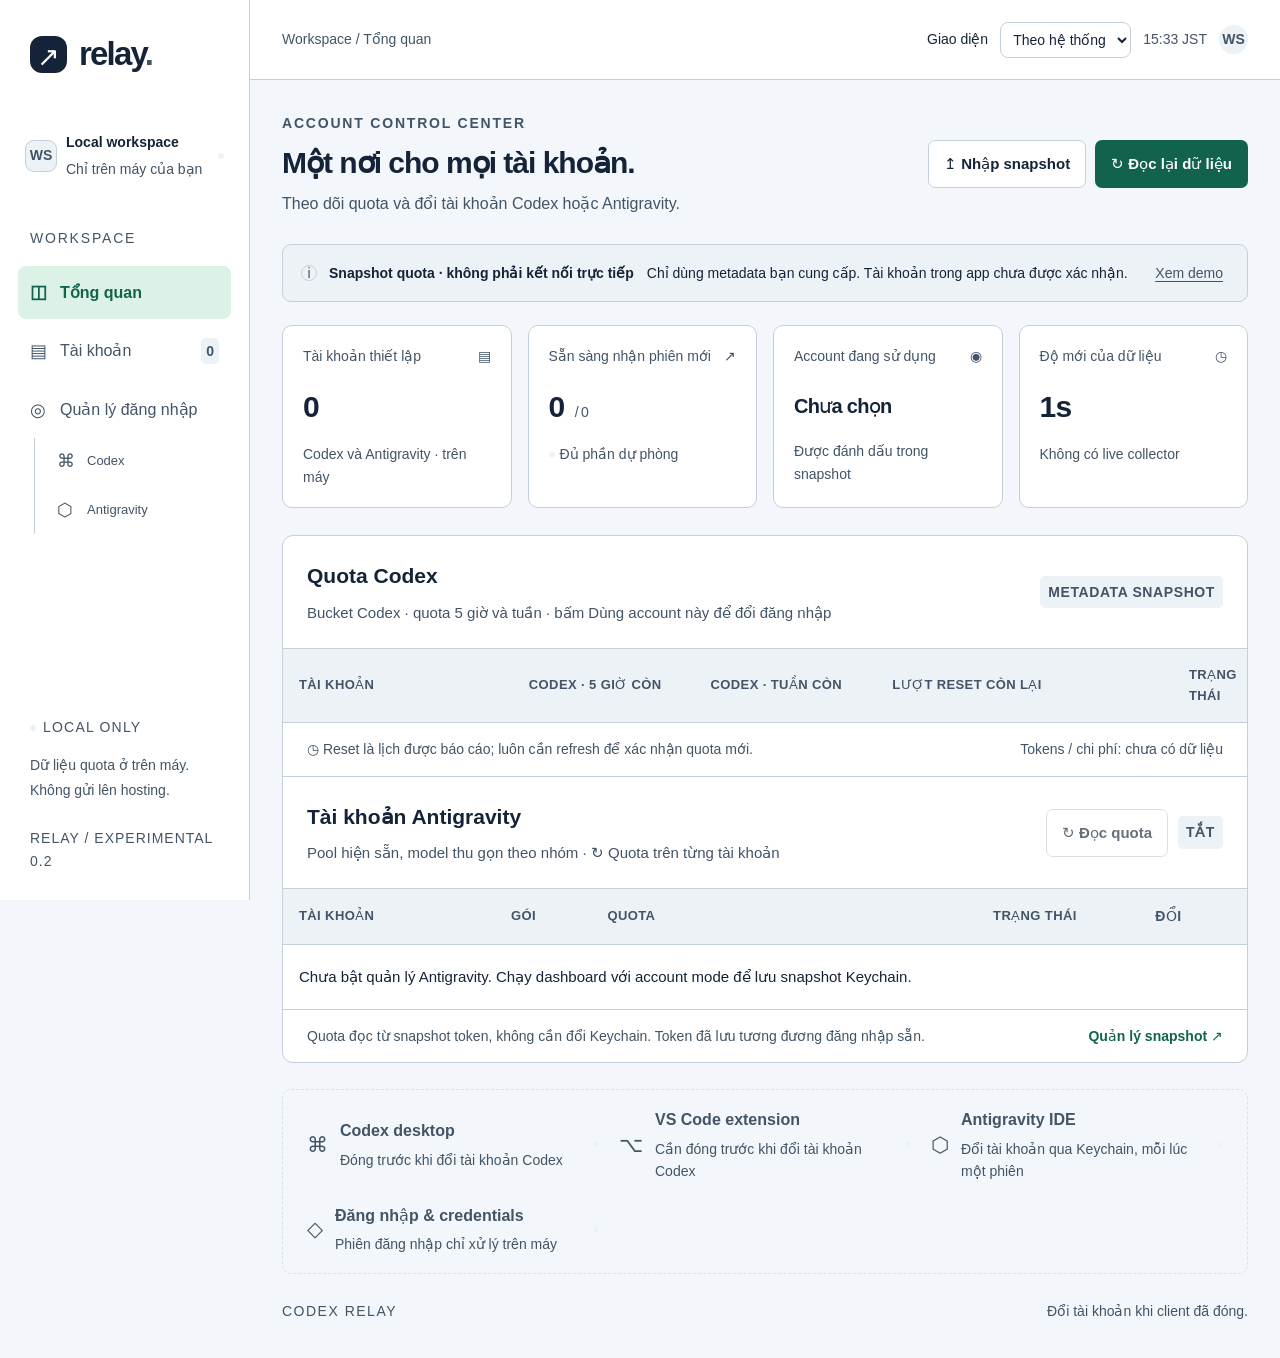
==== commit 35addcfe: "Show Antigravity quota from the live API and collapse models Read pool and model families from retri" ====
--- a/Codex Relay.html
+++ b/Codex Relay.html
@@ -1,5 +1,5 @@
 <!doctype html>
-<html lang="vi"><head><meta charset="utf-8"><meta http-equiv="Content-Security-Policy" content="default-src 'none'; script-src 'nonce-aWWdIcAQiK-A40NIa_I9_NbwP5PqG2Wh'; style-src 'unsafe-inline'; connect-src 'none'; base-uri 'none'; form-action 'none'"><meta name="viewport" content="width=device-width,initial-scale=1"><title>Codex Relay · Quota</title><style>:root{--ink:#192b2a;--muted:#7e8b88;--line:#e7ece9;--teal:#166c56;--mint:#e6f3eb;--bg:#f6f8f6;--amber:#bb7d30}*{box-sizing:border-box}html{scroll-behavior:smooth}body{margin:0;background:var(--bg);font:14px -apple-system,BlinkMacSystemFont,"Segoe UI",sans-serif;color:var(--ink)}button,input{font:inherit}button,a,input{touch-action:manipulation}button{cursor:pointer}button:focus-visible,a:focus-visible,input:focus-visible{outline:3px solid #49a68d;outline-offset:4px}a{text-decoration:none;color:inherit}.sidebar{width:230px;background:var(--surface);position:fixed;inset:0 auto 0 0;border-right:1px solid var(--line);padding:36px 22px;display:flex;flex-direction:column}.brand{display:flex;gap:12px;align-items:center;font-size:33px;font-weight:750;letter-spacing:-1.8px;padding:0 12px}.brand-icon{display:grid;place-items:center;background:var(--ink);color:var(--on-accent);border-radius:12px;width:37px;height:37px;font-size:27px;font-weight:400;letter-spacing:0}.brand-dot{color:var(--muted)}.workspace{margin:38px 0 34px;padding:12px 7px;display:flex;align-items:center;gap:9px;font-size:14px;font-weight:600}.workspace-icon{background:var(--surface-alt);border:1px solid var(--line);display:grid;place-items:center;width:32px;height:32px;border-radius:9px;font-size:14px;color:var(--muted)}.workspace small{display:block;color:var(--muted);font-size:14px;margin-top:5px;font-weight:400}.online,.small-dot{width:6px;height:6px;display:inline-block;background:var(--surface-alt);border-radius:50%}.workspace>.online{margin-left:auto}.nav-label{font-size:14px;letter-spacing:1.8px;color:var(--muted);margin:0 12px 17px}nav{display:grid;gap:6px}nav a{padding:13px 13px;border-radius:8px;color:var(--muted);font-size:14px;display:flex;gap:12px;align-items:center}nav a>span{font-size:18px;width:18px}nav a.selected{background:var(--surface-alt);color:var(--muted);font-weight:650}nav a.open{color:var(--ink);font-weight:650}.nav-group{display:flex;flex-direction:column;gap:2px}.nav-sub{display:flex;flex-direction:column;gap:2px;margin:0 0 4px 16px;padding-left:10px;border-left:1px solid var(--line)}.nav-sub a{padding:9px 12px;font-size:13px}nav b{margin-left:auto;background:var(--surface-alt);border-radius:5px;font-size:14px;padding:2px 5px}.sidebar-bottom{margin-top:auto;padding:16px 12px 0}.local-badge{font-size:14px;letter-spacing:1.2px;color:var(--muted);display:flex;align-items:center;gap:7px}.sidebar-bottom p{font-size:14px;line-height:1.8;color:var(--muted)}.version{display:block;font-size:14px;letter-spacing:1px;margin-top:24px;color:var(--muted)}main{margin-left:230px}header{height:76px;border-bottom:1px solid var(--line);display:flex;justify-content:space-between;align-items:center;padding:0 42px;background:var(--surface)}.breadcrumb{font-size:14px;color:var(--muted)}.breadcrumb span{margin:0 12px;color:var(--muted)}.header-right{display:flex;gap:23px;align-items:center;font-size:14px;color:var(--muted)}.avatar{width:29px;height:29px;border-radius:50%;background:var(--surface-alt);color:var(--muted);display:grid;place-items:center;font-size:14px;font-weight:650}.page{padding:38px 42px 20px;max-width:1600px;margin:auto}.heading{display:flex;justify-content:space-between;align-items:center;gap:20px;margin-bottom:28px}.eyebrow{font-size:14px;letter-spacing:1.8px;font-weight:700;color:var(--muted)}.heading h1{font-size:29px;letter-spacing:-1px;font-weight:600;margin:10px 0 9px}.heading p{font-size:14px;color:var(--muted);margin:0}.heading-actions{display:flex;gap:9px}.button{border:1px solid transparent;border-radius:7px;padding:11px 15px;font-size:14px;font-weight:550;white-space:nowrap;transition:background .15s}.primary{background:var(--teal);color:var(--on-accent)}.primary:hover{background:var(--surface-alt)}.secondary{border-color:var(--line);background:var(--surface);color:var(--muted)}.secondary:hover{background:var(--surface-alt)}.notice{display:flex;align-items:center;gap:12px;padding:15px 18px;background:var(--surface-alt);border:1px solid var(--line);border-radius:9px;margin-bottom:23px}.notice-icon{color:var(--muted);border:1px solid var(--line);border-radius:50%;font-size:14px;width:16px;height:16px;text-align:center;line-height:14px;flex-shrink:0}.notice strong{font-size:14px;margin-right:13px;color:var(--muted)}.notice div>span{font-size:14px;color:var(--muted)}.text-button{margin-left:auto;flex-shrink:0;background:none;border:0;color:var(--muted);font-size:14px;text-decoration:underline;text-underline-offset:3px}.metrics{display:grid;grid-template-columns:repeat(4,minmax(0,1fr));gap:16px;margin-bottom:27px}.metrics article{background:var(--surface);border:1px solid var(--line);border-radius:10px;padding:19px 20px}.metric-label{font-size:14px;color:var(--muted);display:flex;justify-content:space-between}.metric-label>span{color:var(--muted)}.metric-value{font-size:29px;font-weight:550;letter-spacing:-.7px;margin:16px 0 12px;font-variant-numeric:tabular-nums}.metric-value small{font-size:14px;color:var(--muted);font-weight:400;margin-left:7px}.metric-value.account-name{font-size:25px}.metric-footer{font-size:14px;color:var(--muted);display:flex;align-items:center;gap:5px}.panel{background:var(--surface);border:1px solid var(--line);border-radius:11px;overflow:hidden}.panel-heading{padding:23px 24px;display:flex;justify-content:space-between;align-items:center;gap:15px}.panel-heading h2{font-size:15px;font-weight:600;margin:0 0 8px}.panel-heading p{font-size:14px;color:var(--muted);margin:0}.chip{border-radius:5px;padding:5px 8px;font-size:14px;font-weight:650;letter-spacing:.6px;white-space:nowrap}.neutral{background:var(--surface-alt);color:var(--muted)}.mint{background:var(--mint);color:var(--muted)}.amber-chip{background:var(--surface-alt);color:var(--muted)}.blue-chip{background:var(--surface-alt);color:var(--muted)}.table-scroll{overflow:auto}table{border-collapse:collapse;width:100%;table-layout:fixed;text-align:left}thead{background:var(--surface-alt)}th{font-size:14px;color:var(--muted);font-weight:550;letter-spacing:.8px;padding:13px 24px;border-top:1px solid var(--line);border-bottom:1px solid var(--line)}th:first-child{width:25%}th:nth-child(2),th:nth-child(3){width:24%}th:nth-child(4){width:17%}th:last-child{width:10%;padding-left:0;text-align:center}.last-col{font-size:14px}td{padding:21px 24px;border-bottom:1px solid #f0f3ee;vertical-align:middle}tr.current{background:var(--surface-alt)}.account-cell{display:flex;gap:11px;align-items:center}.account-icon{width:32px;height:32px;border-radius:10px;display:grid;place-items:center;background:var(--surface-alt);color:var(--muted);font-size:14px;font-weight:600;flex-shrink:0}.account-cell strong{font-size:14px;display:block;font-weight:600}.account-cell small{display:block;color:var(--muted);font-size:14px;margin-top:6px}.account-top{display:flex;align-items:center;gap:7px}.mini-active{width:5px;height:5px;background:var(--surface-alt);border-radius:50%}.quota-top{display:flex;justify-content:space-between;align-items:baseline;gap:4px}.quota-top strong{font-size:14px;font-weight:550;font-variant-numeric:tabular-nums}.quota-top span{font-size:14px;color:var(--muted)}.bar{height:4px;background:var(--surface-alt);border-radius:5px;overflow:hidden;margin:8px 0}.bar-fill{height:100%;background:var(--surface-alt);border-radius:5px}.bar-fill.warning{background:var(--surface-alt)}.bar-fill.low{background:var(--surface-alt)}.quota-reset{font-size:14px;color:var(--muted)}.quota-unknown{color:var(--muted);font-size:14px}.row-state{display:flex;align-items:center;gap:5px;font-size:14px;color:var(--muted)}.row-state.amber{color:var(--muted)}.row-state.active{color:var(--muted)}.toggle-cell{text-align:center;padding:18px 12px}.toggle{appearance:none;width:29px;height:17px;background:var(--surface-alt);border-radius:20px;position:relative;cursor:pointer;vertical-align:middle;transition:.2s}.toggle:checked{background:var(--surface-alt)}.toggle:before{content:"";height:11px;width:11px;background:var(--surface);border-radius:50%;position:absolute;top:3px;left:3px;box-shadow:0 1px 2px #0002;transition:.2s}.toggle:checked:before{transform:translateX(12px)}.table-footer{display:flex;justify-content:space-between;padding:15px 24px;gap:10px;font-size:14px;color:var(--muted)}.bottom-grid{display:grid;grid-template-columns:1.2fr 1fr;gap:22px;margin-top:23px}.strategy-panel .panel-heading{padding-bottom:18px}.strategy-panel h2{font-size:18px;margin:10px 0 0;letter-spacing:-.4px}.strategy-tabs{display:flex;margin:0 24px;background:var(--surface-alt);border-radius:7px;padding:4px;gap:4px}.strategy-tabs button{flex:1;border:0;background:none;padding:9px 5px;font-size:14px;color:var(--muted);border-radius:5px}.strategy-tabs button.active{background:var(--surface);box-shadow:0 1px 4px #1d402a12;color:var(--muted);font-weight:650}.strategy-description{font-size:14px;line-height:1.8;color:var(--muted);margin:14px 24px 20px;min-height:35px}.setting{padding:0 24px;margin-bottom:22px}.setting label{display:flex;justify-content:space-between;font-size:14px;color:var(--muted);gap:10px}.setting strong{font-size:14px;color:var(--muted);font-weight:550}.setting input{width:100%;margin:15px 0 7px;accent-color:#4d8b65;cursor:pointer;height:4px}.range-labels{display:flex;justify-content:space-between;font-size:14px;color:var(--muted)}.policy-summary{margin:0 24px 15px;font-size:14px;color:var(--muted);background:var(--surface-alt);border:1px solid var(--line);border-radius:7px;line-height:1.8;padding:12px 15px}.method-note{padding:0 24px 22px;color:var(--muted);font-size:14px;line-height:1.7}.decision-panel{background:var(--surface-alt);border-color:var(--line)}.decision-panel .panel-heading{padding-bottom:12px}.signal{color:var(--muted);font-size:20px}.decision-panel>h2{font-size:22px;font-weight:550;letter-spacing:-.5px;margin:0 24px 10px}.decision-panel>p{font-size:14px;line-height:1.8;color:var(--muted);margin:0 24px 20px}.route{margin:0 24px 22px;border:1px solid var(--line);border-radius:9px;background:var(--surface-alt);padding:17px 19px;display:flex;align-items:center;justify-content:space-between}.route-label{display:block;font-size:14px;letter-spacing:1.1px;color:var(--muted);margin-bottom:8px}.route strong{font-size:16px;font-weight:550;color:var(--muted)}.route-arrow{color:var(--muted);font-size:20px}.ranking-label{font-size:14px;letter-spacing:1px;color:var(--muted);margin:0 24px 10px}#ranking{margin:0 24px 18px}.rank{display:flex;align-items:center;gap:8px;padding:8px 0;border-bottom:1px solid #e2eadf;font-size:14px;color:var(--muted)}.rank-number{font-size:14px;width:13px;color:var(--muted)}.rank-score{margin-left:auto;font-size:14px}.full{display:flex;width:calc(100% - 48px);justify-content:space-between;margin:0 24px 12px}.execution-note{text-align:center;color:var(--muted);font-size:14px;padding:0 16px 23px;line-height:1.6}.execution-note strong{font-weight:500;color:var(--muted)}.connections{display:grid;grid-template-columns:repeat(3,1fr);gap:20px;margin-top:26px;border:1px dashed #dce4d9;border-radius:9px;padding:17px 24px}.connections>div{display:flex;gap:12px;align-items:center}.connections>div>span:first-child{font-size:21px;color:var(--muted)}.connections strong{display:block;font-size:14px;font-weight:550;color:var(--muted)}.connections small{font-size:14px;color:var(--muted);display:block;margin-top:5px}.status-dot{width:5px;height:5px;border-radius:50%;margin-left:auto}.status-dot.amber{background:var(--surface-alt)}.status-dot.green{background:var(--surface-alt)}footer{display:flex;justify-content:space-between;color:var(--muted);font-size:14px;letter-spacing:1.5px;padding:26px 0 4px}footer span{letter-spacing:0;font-size:14px}.error{padding:12px 16px;color:var(--muted);background:var(--surface-alt);border:1px solid var(--line);border-radius:8px;font-size:14px;margin-bottom:18px}dialog{border:1px solid var(--line);border-radius:14px;max-width:600px;width:calc(100% - 32px);padding:26px;box-shadow:0 20px 80px #12332130;color:var(--ink)}dialog::backdrop{background:var(--surface-alt);backdrop-filter:blur(3px)}.dialog-header{display:flex;justify-content:space-between;align-items:center}.dialog-header h2{font-size:22px;font-weight:550}.icon-button{background:none;border:0;font-size:26px;color:var(--muted);padding:8px}#plan-content p{font-size:14px;line-height:1.8;color:var(--muted)}#plan-content ol{padding-left:25px}#plan-content li{padding:9px 0 9px 8px;font-size:14px;line-height:1.6}.dialog-footer{display:flex;justify-content:flex-end;gap:10px;border-top:1px solid var(--line);padding-top:20px;margin-top:18px}button:disabled{opacity:.45;cursor:default}
+<html lang="vi"><head><meta charset="utf-8"><meta http-equiv="Content-Security-Policy" content="default-src 'none'; script-src 'nonce-qEM3jAgRSEkEMNfBSomkqkdBoLhnMACe'; style-src 'unsafe-inline'; connect-src 'none'; base-uri 'none'; form-action 'none'"><meta name="viewport" content="width=device-width,initial-scale=1"><title>Codex Relay · Quota</title><style>:root{--ink:#192b2a;--muted:#7e8b88;--line:#e7ece9;--teal:#166c56;--mint:#e6f3eb;--bg:#f6f8f6;--amber:#bb7d30}*{box-sizing:border-box}html{scroll-behavior:smooth}body{margin:0;background:var(--bg);font:14px -apple-system,BlinkMacSystemFont,"Segoe UI",sans-serif;color:var(--ink)}button,input{font:inherit}button,a,input{touch-action:manipulation}button{cursor:pointer}button:focus-visible,a:focus-visible,input:focus-visible{outline:3px solid #49a68d;outline-offset:4px}a{text-decoration:none;color:inherit}.sidebar{width:230px;background:var(--surface);position:fixed;inset:0 auto 0 0;border-right:1px solid var(--line);padding:36px 22px;display:flex;flex-direction:column}.brand{display:flex;gap:12px;align-items:center;font-size:33px;font-weight:750;letter-spacing:-1.8px;padding:0 12px}.brand-icon{display:grid;place-items:center;background:var(--ink);color:var(--on-accent);border-radius:12px;width:37px;height:37px;font-size:27px;font-weight:400;letter-spacing:0}.brand-dot{color:var(--muted)}.workspace{margin:38px 0 34px;padding:12px 7px;display:flex;align-items:center;gap:9px;font-size:14px;font-weight:600}.workspace-icon{background:var(--surface-alt);border:1px solid var(--line);display:grid;place-items:center;width:32px;height:32px;border-radius:9px;font-size:14px;color:var(--muted)}.workspace small{display:block;color:var(--muted);font-size:14px;margin-top:5px;font-weight:400}.online,.small-dot{width:6px;height:6px;display:inline-block;background:var(--surface-alt);border-radius:50%}.workspace>.online{margin-left:auto}.nav-label{font-size:14px;letter-spacing:1.8px;color:var(--muted);margin:0 12px 17px}nav{display:grid;gap:6px}nav a{padding:13px 13px;border-radius:8px;color:var(--muted);font-size:14px;display:flex;gap:12px;align-items:center}nav a>span{font-size:18px;width:18px}nav a.selected{background:var(--surface-alt);color:var(--muted);font-weight:650}nav a.open{color:var(--ink);font-weight:650}.nav-group{display:flex;flex-direction:column;gap:2px}.nav-sub{display:flex;flex-direction:column;gap:2px;margin:0 0 4px 16px;padding-left:10px;border-left:1px solid var(--line)}.nav-sub a{padding:9px 12px;font-size:13px}nav b{margin-left:auto;background:var(--surface-alt);border-radius:5px;font-size:14px;padding:2px 5px}.sidebar-bottom{margin-top:auto;padding:16px 12px 0}.local-badge{font-size:14px;letter-spacing:1.2px;color:var(--muted);display:flex;align-items:center;gap:7px}.sidebar-bottom p{font-size:14px;line-height:1.8;color:var(--muted)}.version{display:block;font-size:14px;letter-spacing:1px;margin-top:24px;color:var(--muted)}main{margin-left:230px}header{height:76px;border-bottom:1px solid var(--line);display:flex;justify-content:space-between;align-items:center;padding:0 42px;background:var(--surface)}.breadcrumb{font-size:14px;color:var(--muted)}.breadcrumb span{margin:0 12px;color:var(--muted)}.header-right{display:flex;gap:23px;align-items:center;font-size:14px;color:var(--muted)}.avatar{width:29px;height:29px;border-radius:50%;background:var(--surface-alt);color:var(--muted);display:grid;place-items:center;font-size:14px;font-weight:650}.page{padding:38px 42px 20px;max-width:1600px;margin:auto}.heading{display:flex;justify-content:space-between;align-items:center;gap:20px;margin-bottom:28px}.eyebrow{font-size:14px;letter-spacing:1.8px;font-weight:700;color:var(--muted)}.heading h1{font-size:29px;letter-spacing:-1px;font-weight:600;margin:10px 0 9px}.heading p{font-size:14px;color:var(--muted);margin:0}.heading-actions{display:flex;gap:9px}.button{border:1px solid transparent;border-radius:7px;padding:11px 15px;font-size:14px;font-weight:550;white-space:nowrap;transition:background .15s}.primary{background:var(--teal);color:var(--on-accent)}.primary:hover{background:var(--surface-alt)}.secondary{border-color:var(--line);background:var(--surface);color:var(--muted)}.secondary:hover{background:var(--surface-alt)}.notice{display:flex;align-items:center;gap:12px;padding:15px 18px;background:var(--surface-alt);border:1px solid var(--line);border-radius:9px;margin-bottom:23px}.notice-icon{color:var(--muted);border:1px solid var(--line);border-radius:50%;font-size:14px;width:16px;height:16px;text-align:center;line-height:14px;flex-shrink:0}.notice strong{font-size:14px;margin-right:13px;color:var(--muted)}.notice div>span{font-size:14px;color:var(--muted)}.text-button{margin-left:auto;flex-shrink:0;background:none;border:0;color:var(--muted);font-size:14px;text-decoration:underline;text-underline-offset:3px}.metrics{display:grid;grid-template-columns:repeat(4,minmax(0,1fr));gap:16px;margin-bottom:27px}.metrics article{background:var(--surface);border:1px solid var(--line);border-radius:10px;padding:19px 20px}.metric-label{font-size:14px;color:var(--muted);display:flex;justify-content:space-between}.metric-label>span{color:var(--muted)}.metric-value{font-size:29px;font-weight:550;letter-spacing:-.7px;margin:16px 0 12px;font-variant-numeric:tabular-nums}.metric-value small{font-size:14px;color:var(--muted);font-weight:400;margin-left:7px}.metric-value.account-name{font-size:25px}.metric-footer{font-size:14px;color:var(--muted);display:flex;align-items:center;gap:5px}.panel{background:var(--surface);border:1px solid var(--line);border-radius:11px;overflow:hidden}.panel-heading{padding:23px 24px;display:flex;justify-content:space-between;align-items:center;gap:15px}.panel-heading h2{font-size:15px;font-weight:600;margin:0 0 8px}.panel-heading p{font-size:14px;color:var(--muted);margin:0}.chip{border-radius:5px;padding:5px 8px;font-size:14px;font-weight:650;letter-spacing:.6px;white-space:nowrap}.neutral{background:var(--surface-alt);color:var(--muted)}.mint{background:var(--mint);color:var(--muted)}.amber-chip{background:var(--surface-alt);color:var(--muted)}.blue-chip{background:var(--surface-alt);color:var(--muted)}.table-scroll{overflow:auto}table{border-collapse:collapse;width:100%;table-layout:fixed;text-align:left}thead{background:var(--surface-alt)}th{font-size:14px;color:var(--muted);font-weight:550;letter-spacing:.8px;padding:13px 24px;border-top:1px solid var(--line);border-bottom:1px solid var(--line)}th:first-child{width:25%}th:nth-child(2),th:nth-child(3){width:24%}th:nth-child(4){width:17%}th:last-child{width:10%;padding-left:0;text-align:center}.last-col{font-size:14px}td{padding:21px 24px;border-bottom:1px solid #f0f3ee;vertical-align:middle}tr.current{background:var(--surface-alt)}.account-cell{display:flex;gap:11px;align-items:center}.account-icon{width:32px;height:32px;border-radius:10px;display:grid;place-items:center;background:var(--surface-alt);color:var(--muted);font-size:14px;font-weight:600;flex-shrink:0}.account-cell strong{font-size:14px;display:block;font-weight:600}.account-cell small{display:block;color:var(--muted);font-size:14px;margin-top:6px}.account-top{display:flex;align-items:center;gap:7px}.mini-active{width:5px;height:5px;background:var(--surface-alt);border-radius:50%}.quota-top{display:flex;justify-content:space-between;align-items:baseline;gap:4px}.quota-top strong{font-size:14px;font-weight:550;font-variant-numeric:tabular-nums}.quota-top span{font-size:14px;color:var(--muted)}.bar{height:4px;background:var(--surface-alt);border-radius:5px;overflow:hidden;margin:8px 0}.bar-fill{height:100%;background:var(--surface-alt);border-radius:5px}.bar-fill.warning{background:var(--surface-alt)}.bar-fill.low{background:var(--surface-alt)}.quota-reset{font-size:14px;color:var(--muted)}.quota-unknown{color:var(--muted);font-size:14px}.row-state{display:flex;align-items:center;gap:5px;font-size:14px;color:var(--muted)}.row-state.amber{color:var(--muted)}.row-state.active{color:var(--muted)}.toggle-cell{text-align:center;padding:18px 12px}.toggle{appearance:none;width:29px;height:17px;background:var(--surface-alt);border-radius:20px;position:relative;cursor:pointer;vertical-align:middle;transition:.2s}.toggle:checked{background:var(--surface-alt)}.toggle:before{content:"";height:11px;width:11px;background:var(--surface);border-radius:50%;position:absolute;top:3px;left:3px;box-shadow:0 1px 2px #0002;transition:.2s}.toggle:checked:before{transform:translateX(12px)}.table-footer{display:flex;justify-content:space-between;padding:15px 24px;gap:10px;font-size:14px;color:var(--muted)}.bottom-grid{display:grid;grid-template-columns:1.2fr 1fr;gap:22px;margin-top:23px}.strategy-panel .panel-heading{padding-bottom:18px}.strategy-panel h2{font-size:18px;margin:10px 0 0;letter-spacing:-.4px}.strategy-tabs{display:flex;margin:0 24px;background:var(--surface-alt);border-radius:7px;padding:4px;gap:4px}.strategy-tabs button{flex:1;border:0;background:none;padding:9px 5px;font-size:14px;color:var(--muted);border-radius:5px}.strategy-tabs button.active{background:var(--surface);box-shadow:0 1px 4px #1d402a12;color:var(--muted);font-weight:650}.strategy-description{font-size:14px;line-height:1.8;color:var(--muted);margin:14px 24px 20px;min-height:35px}.setting{padding:0 24px;margin-bottom:22px}.setting label{display:flex;justify-content:space-between;font-size:14px;color:var(--muted);gap:10px}.setting strong{font-size:14px;color:var(--muted);font-weight:550}.setting input{width:100%;margin:15px 0 7px;accent-color:#4d8b65;cursor:pointer;height:4px}.range-labels{display:flex;justify-content:space-between;font-size:14px;color:var(--muted)}.policy-summary{margin:0 24px 15px;font-size:14px;color:var(--muted);background:var(--surface-alt);border:1px solid var(--line);border-radius:7px;line-height:1.8;padding:12px 15px}.method-note{padding:0 24px 22px;color:var(--muted);font-size:14px;line-height:1.7}.decision-panel{background:var(--surface-alt);border-color:var(--line)}.decision-panel .panel-heading{padding-bottom:12px}.signal{color:var(--muted);font-size:20px}.decision-panel>h2{font-size:22px;font-weight:550;letter-spacing:-.5px;margin:0 24px 10px}.decision-panel>p{font-size:14px;line-height:1.8;color:var(--muted);margin:0 24px 20px}.route{margin:0 24px 22px;border:1px solid var(--line);border-radius:9px;background:var(--surface-alt);padding:17px 19px;display:flex;align-items:center;justify-content:space-between}.route-label{display:block;font-size:14px;letter-spacing:1.1px;color:var(--muted);margin-bottom:8px}.route strong{font-size:16px;font-weight:550;color:var(--muted)}.route-arrow{color:var(--muted);font-size:20px}.ranking-label{font-size:14px;letter-spacing:1px;color:var(--muted);margin:0 24px 10px}#ranking{margin:0 24px 18px}.rank{display:flex;align-items:center;gap:8px;padding:8px 0;border-bottom:1px solid #e2eadf;font-size:14px;color:var(--muted)}.rank-number{font-size:14px;width:13px;color:var(--muted)}.rank-score{margin-left:auto;font-size:14px}.full{display:flex;width:calc(100% - 48px);justify-content:space-between;margin:0 24px 12px}.execution-note{text-align:center;color:var(--muted);font-size:14px;padding:0 16px 23px;line-height:1.6}.execution-note strong{font-weight:500;color:var(--muted)}.connections{display:grid;grid-template-columns:repeat(3,1fr);gap:20px;margin-top:26px;border:1px dashed #dce4d9;border-radius:9px;padding:17px 24px}.connections>div{display:flex;gap:12px;align-items:center}.connections>div>span:first-child{font-size:21px;color:var(--muted)}.connections strong{display:block;font-size:14px;font-weight:550;color:var(--muted)}.connections small{font-size:14px;color:var(--muted);display:block;margin-top:5px}.status-dot{width:5px;height:5px;border-radius:50%;margin-left:auto}.status-dot.amber{background:var(--surface-alt)}.status-dot.green{background:var(--surface-alt)}footer{display:flex;justify-content:space-between;color:var(--muted);font-size:14px;letter-spacing:1.5px;padding:26px 0 4px}footer span{letter-spacing:0;font-size:14px}.error{padding:12px 16px;color:var(--muted);background:var(--surface-alt);border:1px solid var(--line);border-radius:8px;font-size:14px;margin-bottom:18px}dialog{border:1px solid var(--line);border-radius:14px;max-width:600px;width:calc(100% - 32px);padding:26px;box-shadow:0 20px 80px #12332130;color:var(--ink)}dialog::backdrop{background:var(--surface-alt);backdrop-filter:blur(3px)}.dialog-header{display:flex;justify-content:space-between;align-items:center}.dialog-header h2{font-size:22px;font-weight:550}.icon-button{background:none;border:0;font-size:26px;color:var(--muted);padding:8px}#plan-content p{font-size:14px;line-height:1.8;color:var(--muted)}#plan-content ol{padding-left:25px}#plan-content li{padding:9px 0 9px 8px;font-size:14px;line-height:1.6}.dialog-footer{display:flex;justify-content:flex-end;gap:10px;border-top:1px solid var(--line);padding-top:20px;margin-top:18px}button:disabled{opacity:.45;cursor:default}
 @media(min-width:1600px){.page{padding-top:45px}}@media(max-width:1200px){.sidebar{width:190px;padding-left:16px;padding-right:16px}main{margin-left:190px}.page{padding:30px 25px}header{padding:0 25px}.heading h1{font-size:25px}.metrics{gap:10px}.metrics article{padding:16px 14px}.heading-actions{flex-direction:column}.notice div>span{display:block;margin-top:5px}td,th{padding-left:15px;padding-right:15px}.table-footer{font-size:14px}.connections{padding:15px}}@media(max-width:900px){.nav-sub{margin-left:0;padding-left:0;border-left:0}.sidebar{width:72px;padding:27px 12px}.brand{padding:0;font-size:0}.brand-icon{font-size:25px}.workspace,.nav-label,.sidebar-bottom{display:none}nav{margin-top:40px}nav a{font-size:0;padding:12px;gap:0}nav a>span{font-size:20px}nav b{display:none}main{margin-left:72px}.metrics{grid-template-columns:repeat(2,1fr)}.bottom-grid{grid-template-columns:1fr}.connections{grid-template-columns:1fr;gap:18px}.connections>div{max-width:350px}.heading{align-items:flex-start}.heading h1{font-size:24px}table{min-width:730px}.heading-actions{flex-direction:row}.heading-actions .button{font-size:0}.heading-actions .button:first-letter{font-size:17px}.table-footer{flex-direction:column}.notice{align-items:flex-start}.notice strong{line-height:1.7}.text-button{margin-top:3px}}@media(max-width:540px){.sidebar{display:none}main{margin-left:0}.page{padding:25px 16px}header{height:55px;padding:0 16px}.heading{gap:10px}.heading h1{font-size:21px;line-height:1.3}.heading p{font-size:14px;line-height:1.7}.eyebrow{font-size:14px;letter-spacing:1.2px}.heading-actions{gap:5px}.heading-actions .button{padding:9px}.metrics article{padding:16px 13px}.metric-label{font-size:14px}.metric-value{font-size:25px}.metric-footer{font-size:14px}.panel-heading{padding:20px}.panel-heading p{font-size:14px;line-height:1.6}.notice{padding:12px;gap:8px}.notice div>span{font-size:14px;line-height:1.6}.notice strong{font-size:14px}.text-button{font-size:14px}footer{gap:20px;font-size:14px}footer span{font-size:14px;line-height:1.6}.strategy-tabs,.route,#ranking{margin-left:20px;margin-right:20px}.setting{padding:0 20px}}
 
 .account-help{font-size:14px;line-height:1.8;color:var(--muted)}.capture-controls{display:flex;flex-wrap:wrap;gap:10px;align-items:center;padding:15px 0}.capture-controls label{width:100%;font-size:14px}.capture-controls input{padding:10px;border:1px solid var(--line);border-radius:6px;min-width:160px;flex:1}.saved-account{display:flex;justify-content:space-between;gap:15px;align-items:center;border-top:1px solid #e7ece9;padding:16px 0}.saved-account strong{display:block;font-size:14px}.saved-account small{display:block;color:var(--muted);font-size:14px;margin-top:6px}
@@ -37,9 +37,24 @@
 .provider-accounts{border-top:1px solid var(--line)}
 #antigravity-accounts-table{table-layout:auto;min-width:960px}
 #antigravity-accounts-table th:first-child{width:22%}
-#antigravity-accounts-table th:nth-child(2){width:12%}
-#antigravity-accounts-table th:nth-child(3),#antigravity-accounts-table th:nth-child(4){width:18%}
+#antigravity-accounts-table th:nth-child(2){width:10%}
+#antigravity-accounts-table th:nth-child(3){width:40%}
+#antigravity-accounts-table th:nth-child(4){width:16%}
 #antigravity-accounts-table th:last-child{width:12%;text-align:left;padding-left:24px}
+.quota-groups-cell .quota-group{margin:0 0 10px}
+.quota-groups-cell .quota-group:last-child{margin-bottom:0}
+.quota-group-name{font-size:13px;font-weight:650;margin-bottom:4px;display:flex;gap:8px;align-items:baseline;flex-wrap:wrap}
+.quota-tag{font-size:12px;font-weight:550;color:var(--muted)}
+.quota-block.compact{margin:0 0 6px}
+.quota-block.compact .quota-top{font-size:12px}
+.quota-block.compact .bar{margin:4px 0}
+.quota-block.compact .quota-reset{font-size:12px}
+.quota-window-label{color:var(--muted)}
+.quota-models{margin-top:2px;font-size:12px;color:var(--muted)}
+.quota-models summary{cursor:pointer;font-weight:550;color:var(--muted)}
+.quota-model{display:flex;gap:8px;align-items:baseline;padding:3px 0 3px 2px}
+.quota-model-name{color:var(--ink)}
+.quota-model-pct{margin-left:auto;font-variant-numeric:tabular-nums;font-weight:550}
 .provider-accounts .heading-actions{display:flex;align-items:center;gap:10px}
 #antigravity-accounts-table td.last-col{text-align:left}
 .provider-accounts .table-footer a{color:var(--teal);font-weight:550}
@@ -51,15 +66,15 @@
 <div class="notice" id="notice"><span class="notice-icon">i</span><div><strong id="mode-title">Đang tải dữ liệu</strong><span id="mode-text">Đang kết nối dashboard local…</span></div><button id="demo" class="text-button">Xem demo</button></div>
 <div id="error" role="alert" class="error" hidden></div>
 <div class="metrics"><article><div class="metric-label">Tài khoản thiết lập <span>▤</span></div><div class="metric-value" id="count">—</div><div class="metric-footer">Codex và Antigravity · trên máy</div></article><article><div class="metric-label">Sẵn sàng nhận phiên mới <span>↗</span></div><div class="metric-value"><span id="ready">—</span><small id="ready-total"></small></div><div class="metric-footer"><span class="small-dot"></span> Đủ phần dự phòng</div></article><article><div class="metric-label">Account đang sử dụng <span>◉</span></div><div class="metric-value account-name" id="active-name">—</div><div class="metric-footer" id="active-note">Chưa có dữ liệu</div></article><article><div class="metric-label">Độ mới của dữ liệu <span>◷</span></div><div class="metric-value" id="freshness">—</div><div class="metric-footer" id="source">Chưa kết nối tài khoản</div></article></div>
-<section class="panel accounts-panel" id="accounts"><div class="panel-heading"><div><h2>Quota Codex</h2><p>Bucket Codex · quota 5 giờ và tuần · bấm Dùng account này để đổi đăng nhập</p></div><span class="chip neutral" id="snapshot-badge">SNAPSHOT</span></div><div class="table-scroll"><table><thead><tr><th>TÀI KHOẢN</th><th>CODEX · 5 GIỜ CÒN</th><th>CODEX · TUẦN CÒN</th><th>LƯỢT RESET CÒN LẠI</th><th>TRẠNG THÁI</th><th class="last-col">ĐỔI</th></tr></thead><tbody id="accounts-body"></tbody></table></div><div class="table-footer"><span>◷ Reset là lịch được báo cáo; luôn cần refresh để xác nhận quota mới.</span><span id="token-summary">Tokens / chi phí: chưa có dữ liệu</span></div><div class="provider-accounts" id="antigravity-accounts-block"><div class="panel-heading"><div><h2>Tài khoản Antigravity</h2><p>Mỗi nhóm hạn mức (Gemini, Claude/GPT, Argon) có quota riêng · ↻ Quota trên từng tài khoản</p></div><div class="heading-actions"><button id="antigravity-quota-refresh" class="button secondary">↻ Đọc quota</button><span class="chip neutral" id="antigravity-accounts-badge">KEYCHAIN</span></div></div><div class="table-scroll"><table id="antigravity-accounts-table"><thead><tr><th>TÀI KHOẢN</th><th>GÓI</th><th>5 GIỜ CÒN</th><th>TUẦN CÒN</th><th>TRẠNG THÁI</th><th class="last-col">ĐỔI</th></tr></thead><tbody id="antigravity-accounts-body"></tbody></table></div><div class="table-footer"><span>Quota đọc từ snapshot token, không cần đổi Keychain. Token đã lưu tương đương đăng nhập sẵn.</span><a href="#antigravity-provider">Quản lý snapshot ↗</a></div></div></section>
+<section class="panel accounts-panel" id="accounts"><div class="panel-heading"><div><h2>Quota Codex</h2><p>Bucket Codex · quota 5 giờ và tuần · bấm Dùng account này để đổi đăng nhập</p></div><span class="chip neutral" id="snapshot-badge">SNAPSHOT</span></div><div class="table-scroll"><table><thead><tr><th>TÀI KHOẢN</th><th>CODEX · 5 GIỜ CÒN</th><th>CODEX · TUẦN CÒN</th><th>LƯỢT RESET CÒN LẠI</th><th>TRẠNG THÁI</th><th class="last-col">ĐỔI</th></tr></thead><tbody id="accounts-body"></tbody></table></div><div class="table-footer"><span>◷ Reset là lịch được báo cáo; luôn cần refresh để xác nhận quota mới.</span><span id="token-summary">Tokens / chi phí: chưa có dữ liệu</span></div><div class="provider-accounts" id="antigravity-accounts-block"><div class="panel-heading"><div><h2>Tài khoản Antigravity</h2><p>Pool hiện sẵn, model thu gọn theo nhóm · ↻ Quota trên từng tài khoản</p></div><div class="heading-actions"><button id="antigravity-quota-refresh" class="button secondary">↻ Đọc quota</button><span class="chip neutral" id="antigravity-accounts-badge">KEYCHAIN</span></div></div><div class="table-scroll"><table id="antigravity-accounts-table"><thead><tr><th>TÀI KHOẢN</th><th>GÓI</th><th>QUOTA</th><th>TRẠNG THÁI</th><th class="last-col">ĐỔI</th></tr></thead><tbody id="antigravity-accounts-body"></tbody></table></div><div class="table-footer"><span>Quota đọc từ snapshot token, không cần đổi Keychain. Token đã lưu tương đương đăng nhập sẵn.</span><a href="#antigravity-provider">Quản lý snapshot ↗</a></div></div></section>
 <section id="connection" class="connections"><div><span>⌘</span><div><strong>Codex desktop</strong><small>Đóng trước khi đổi tài khoản Codex</small></div><span class="status-dot amber"></span></div><div><span>⌥</span><div><strong>VS Code extension</strong><small>Cần đóng trước khi đổi tài khoản Codex</small></div><span class="status-dot amber"></span></div><div><span>⬡</span><div><strong>Antigravity IDE</strong><small>Đổi tài khoản qua Keychain, mỗi lúc một phiên</small></div><span class="status-dot amber"></span></div><div><span>◇</span><div><strong>Đăng nhập & credentials</strong><small>Phiên đăng nhập chỉ xử lý trên máy</small></div><span class="status-dot green"></span></div></section><footer>CODEX RELAY <span>Đổi tài khoản khi client đã đóng.</span></footer></section>
 <section id="account-dialog" class="page account-management" hidden><div class="dialog-header"><div><div class="eyebrow" id="manage-eyebrow">LOCAL FILE AUTH</div><h1 id="manage-title">Quản lý đăng nhập</h1></div><button id="close-accounts" class="icon-button" aria-label="Về tổng quan">← Tổng quan</button></div>
-<section id="codex-provider"><p class="account-help">Mở dashboard trong Safari/Chrome riêng. Lưu công việc, đóng Codex desktop, VS Code và các phiên CLI trước khi chuyển. Đổi file đăng nhập không chuyển context.</p><p class="account-help">Thêm tài khoản qua đăng nhập Codex chính thức hoặc lưu đăng nhập local hiện tại. Alias để trống sẽ hiển thị email. Token chỉ lưu trên máy.</p><div class="capture-controls"><label for="profile-name">Alias tùy chọn</label><input id="profile-name" maxlength="80" placeholder="Ví dụ: Work 1"><button id="capture-account" class="button secondary">Lưu đăng nhập hiện tại</button><button id="login-account" class="button primary">Thêm tài khoản qua đăng nhập</button></div><div id="account-message" role="status" class="account-help"></div><div id="login-status" class="login-status" hidden><span id="login-status-text"></span><a id="login-link" class="button primary" target="_blank" rel="noopener noreferrer" hidden>Mở trang đăng nhập OpenAI</a><button id="cancel-login" class="button secondary">Hủy đăng nhập</button></div><div class="capture-controls"><label for="backup-password">Mật khẩu file backup (ít nhất 12 ký tự)</label><input id="backup-password" type="password" autocomplete="new-password" minlength="12"><p class="account-help">File mã hóa chứa phiên đăng nhập. Giữ file và mật khẩu riêng, không chia sẻ. Import giữ nguyên profile trùng đã có trên máy.</p><button id="export-accounts" class="button secondary">Export tài khoản</button><button id="import-accounts" class="button secondary">Import tài khoản</button><input id="backup-file" type="file" accept=".json" hidden></div><div id="saved-accounts"></div><div class="dialog-footer"><button id="restore-account" class="button secondary">Khôi phục chuyển bị gián đoạn</button><button id="refresh-accounts" class="button primary">Đọc lại danh sách</button></div></section>
+<section id="codex-provider"><p class="account-help">Mở dashboard trong Safari/Chrome riêng. Đổi file đăng nhập không chuyển context. Force switch gửi SIGKILL tới process tên codex (CLI, Codex.app, app-server), giữ VS Code, rồi ghi auth.json. Extension có thể tự spawn lại Codex với account mới.</p><p class="account-help">Thêm tài khoản qua đăng nhập Codex chính thức hoặc lưu đăng nhập local hiện tại. Alias để trống sẽ hiển thị email. Token chỉ lưu trên máy.</p><div class="capture-controls"><label for="profile-name">Alias tùy chọn</label><input id="profile-name" maxlength="80" placeholder="Ví dụ: Work 1"><button id="capture-account" class="button secondary">Lưu đăng nhập hiện tại</button><button id="login-account" class="button primary">Thêm tài khoản qua đăng nhập</button></div><div id="account-message" role="status" class="account-help"></div><div id="login-status" class="login-status" hidden><span id="login-status-text"></span><a id="login-link" class="button primary" target="_blank" rel="noopener noreferrer" hidden>Mở trang đăng nhập OpenAI</a><button id="cancel-login" class="button secondary">Hủy đăng nhập</button></div><div class="capture-controls"><label for="backup-password">Mật khẩu file backup (ít nhất 12 ký tự)</label><input id="backup-password" type="password" autocomplete="new-password" minlength="12"><p class="account-help">File mã hóa chứa phiên đăng nhập. Giữ file và mật khẩu riêng, không chia sẻ. Import giữ nguyên profile trùng đã có trên máy.</p><button id="export-accounts" class="button secondary">Export tài khoản</button><button id="import-accounts" class="button secondary">Import tài khoản</button><input id="backup-file" type="file" accept=".json" hidden></div><div id="saved-accounts"></div><div class="dialog-footer"><button id="restore-account" class="button secondary">Khôi phục chuyển bị gián đoạn</button><button id="refresh-accounts" class="button primary">Đọc lại danh sách</button></div></section>
 <section class="panel" id="antigravity-provider"><div class="eyebrow">GOOGLE · ANTIGRAVITY IDE</div><h2>Antigravity · Đổi tài khoản Keychain</h2><p class="account-help">Từ Antigravity 2.6.0 token nằm trong macOS Keychain (mục gemini / antigravity). Relay lưu snapshot token trên máy, mỗi lúc chỉ một tài khoản sống. Đăng nhập sẵn trong IDE, bấm lưu, rồi đổi tài khoản bằng cách đóng IDE, ghi token kia vào Keychain và mở lại.</p><p class="account-help">Token đã lưu gần như tương đương đăng nhập sẵn vào tài khoản đó. Thư mục vault dùng quyền 700, có đánh dấu không đồng bộ iCloud, và Relay chỉ cho Antigravity.app cùng /usr/bin/security đọc mục Keychain — không cấp quyền cho tool bên thứ ba.</p><p id="antigravity-status" role="status">Đang đọc trạng thái…</p><div class="capture-controls"><label for="antigravity-alias">Alias tùy chọn</label><input id="antigravity-alias" maxlength="80" placeholder="Ví dụ: Google Work"><button id="antigravity-capture" class="button primary">Lưu phiên Keychain hiện tại</button><button id="antigravity-restore" class="button secondary">Khôi phục lần chuyển bị gián đoạn</button><button id="antigravity-refresh" class="button secondary">Đọc lại profile</button></div><label class="account-help"><input type="checkbox" id="antigravity-relaunch" checked> Tự đóng và mở lại Antigravity IDE khi đổi tài khoản</label><div id="antigravity-profiles"></div></section></section></main>
 <dialog id="reset-dialog" aria-labelledby="reset-dialog-title" aria-describedby="reset-dialog-message"><h2 id="reset-dialog-title"></h2><p id="reset-dialog-message"></p><div class="dialog-footer"><button id="reset-dialog-cancel" class="button secondary" autofocus>Hủy</button><button id="reset-dialog-confirm" class="button primary" hidden>Dùng 1 lượt reset</button></div></dialog>
 <dialog id="delete-account-dialog"><h2>Gỡ tài khoản khỏi Relay?</h2><p id="delete-account-label" class="account-help"></p><p class="account-help">Xóa profile và credential đã lưu của profile này. Không xóa tài khoản OpenAI, không thay đăng nhập Codex đang dùng. Các bản sao khôi phục trước đây được giữ nguyên.</p><div class="dialog-footer"><button id="cancel-delete-account" class="button secondary">Giữ lại</button><button id="confirm-delete-account" class="button danger">Gỡ profile</button></div></dialog>
-<dialog id="use-account-dialog"><h2 id="use-account-title">Dùng account này</h2><p id="use-account-message"></p><p id="use-account-error" role="alert"></p><div class="dialog-footer"><button id="use-account-cancel" class="button secondary">Hủy</button><button id="use-account-confirm" class="button primary">Đổi ngay</button></div></dialog>
-<script nonce="aWWdIcAQiK-A40NIa_I9_NbwP5PqG2Wh">/* Standalone browser adapter. No network, filesystem, credential or app access. */
+<dialog id="use-account-dialog"><h2 id="use-account-title">Dùng account này</h2><p id="use-account-message"></p><label class="account-help" id="codex-force-wrap" hidden><input type="checkbox" id="codex-force-auth" checked> Force kill process tên codex, rồi ghi auth.json (giữ VS Code)</label><p id="use-account-error" role="alert"></p><div class="dialog-footer"><button id="use-account-cancel" class="button secondary">Hủy</button><button id="use-account-confirm" class="button primary">Đổi ngay</button></div></dialog>
+<script nonce="qEM3jAgRSEkEMNfBSomkqkdBoLhnMACe">/* Standalone browser adapter. No network, filesystem, credential or app access. */
 'use strict';
 (() => {
   const number = n => typeof n === 'number' && Number.isFinite(n);
@@ -197,7 +212,8 @@
   $('use-account-title').textContent = 'Dùng account này';
   $('use-account-message').textContent = kind === 'antigravity'
     ? `Đóng Antigravity IDE, ghi token của ${name} vào Keychain, rồi mở lại? Token đã lưu tương đương đăng nhập sẵn.`
-    : `Đổi đăng nhập Codex sang ${name}? Đóng Codex desktop, VS Code và CLI trước. Không chuyển context.`;
+    : `Đổi đăng nhập Codex sang ${name}? Bật force kill sẽ SIGKILL process tên codex, giữ VS Code, rồi ghi auth.json. Không chuyển context.`;
+  if ($('codex-force-wrap')) $('codex-force-wrap').hidden = kind !== 'codex';
   $('use-account-error').textContent = '';
   $('use-account-dialog').showModal();
 }
@@ -307,19 +323,21 @@
   return cell;
 }
 
-function quotaBar(window, label) {
-  const wrap = node('div', 'quota-block');
+function quotaBar(window, label, compact) {
+  const wrap = node('div', compact ? 'quota-block compact' : 'quota-block');
   const remaining = 100 - window.used;
   const line = node('div', 'quota-top');
-  line.append(node('strong', '', pct(remaining)), node('span', '', `đã dùng ${pct(window.used)}`));
+  if (compact) line.append(node('span', 'quota-window-label', label || 'Quota'), node('strong', '', pct(remaining)));
+  else line.append(node('strong', '', pct(remaining)), node('span', '', `đã dùng ${pct(window.used)}`));
   const bar = node('div', 'bar');
   const fill = node('div', `bar-fill${remaining <= 20 ? ' low' : remaining <= 40 ? ' warning' : ''}`);
   fill.style.width = `${Math.max(0, Math.min(100, remaining))}%`;
   bar.setAttribute('role', 'meter'); bar.setAttribute('aria-valuenow', String(remaining));
   bar.setAttribute('aria-valuemin', '0'); bar.setAttribute('aria-valuemax', '100');
   bar.setAttribute('aria-label', label ? `Quota còn lại · ${label}` : 'Quota còn lại'); bar.append(fill);
-  wrap.append(line, bar, node('div', 'quota-reset', until(window.resets_at)));
-  if (label) wrap.append(node('div', 'quota-reset', label));
+  wrap.append(line, bar);
+  if (!compact || Number.isFinite(window.resets_at)) wrap.append(node('div', 'quota-reset', until(window.resets_at)));
+  if (label && !compact) wrap.append(node('div', 'quota-reset', label));
   return wrap;
 }
 function quotaCell(window, error, groups, kind) {
@@ -331,6 +349,84 @@
   }
   if (!window) { cell.append(node('span', 'quota-unknown', error ? '— Không đọc được quota' : '— Chưa được báo cáo')); return cell; }
   cell.append(quotaBar(window, window.group));
+  return cell;
+}
+function groupWindows(group) {
+  if (!group) return [];
+  if (Array.isArray(group.windows) && group.windows.length) return group.windows.filter(Boolean);
+  const rows = [];
+  if (group.short) rows.push(group.short);
+  if (group.weekly) rows.push(group.weekly);
+  return rows;
+}
+function shortUsed(group) {
+  const window = group.short || groupWindows(group).find(item => item.kind === '5h') || groupWindows(group)[0];
+  return window ? Math.round(window.used) : null;
+}
+function nestQuotaGroups(groups) {
+  const rows = Array.isArray(groups) ? groups.filter(group => group && groupWindows(group).length) : [];
+  const pools = rows.filter(group => (group.kind || 'pool') !== 'model');
+  const models = rows.filter(group => group.kind === 'model');
+  if (!models.length) return (pools.length ? pools : rows).map(group => Object.assign({}, group, {models: []}));
+  if (!pools.length) return [{name: 'Models', kind: 'bundle', windows: [], models}];
+  const buckets = pools.map(pool => ({pool, models: []}));
+  const leftover = [];
+  for (const model of models) {
+    const used = shortUsed(model);
+    const hits = used == null ? [] : buckets.filter(bucket => shortUsed(bucket.pool) === used);
+    const name = (model.name || '').toLowerCase();
+    const byName = list => list.find(bucket => {
+      const poolName = (bucket.pool.name || '').toLowerCase();
+      if (/claude|gpt|oss/.test(name) && /claude|gpt/.test(poolName)) return true;
+      if (/gemini/.test(name) && /gemini/.test(poolName)) return true;
+      return false;
+    });
+    const target = hits.length === 1 ? hits[0] : (byName(hits) || byName(buckets) || (hits[0] || null));
+    if (target) target.models.push(model);
+    else leftover.push(model);
+  }
+  const nested = buckets.map(bucket => Object.assign({}, bucket.pool, {models: bucket.models}));
+  if (leftover.length) nested.push({name: 'Model khác', kind: 'bundle', windows: [], models: leftover});
+  return nested;
+}
+const antigravityQuotaOpen = new Set();
+function quotaGroupsCell(groups, error) {
+  const cell = node('td', 'quota-groups-cell');
+  const rows = nestQuotaGroups(groups);
+  if (!rows.length) {
+    cell.append(node('span', 'quota-unknown', error ? '— Không đọc được quota' : '— Chưa được báo cáo'));
+    return cell;
+  }
+  for (const group of rows) {
+    const block = node('div', 'quota-group');
+    const title = node('div', 'quota-group-name', group.name);
+    if (group.tag) title.append(node('span', 'quota-tag', group.tag));
+    block.append(title);
+    for (const window of groupWindows(group)) {
+      const label = window.label || (window.kind === 'weekly' ? 'tuần' : window.kind === '5h' ? '5 giờ' : window.kind);
+      block.append(quotaBar(window, label, true));
+    }
+    if (group.models && group.models.length) {
+      const details = node('details', 'quota-models');
+      const key = group.name || 'models';
+      details.open = antigravityQuotaOpen.has(key);
+      details.addEventListener('toggle', () => {
+        if (details.open) antigravityQuotaOpen.add(key);
+        else antigravityQuotaOpen.delete(key);
+      });
+      details.append(node('summary', '', `${group.models.length} model`));
+      for (const model of group.models) {
+        const line = node('div', 'quota-model');
+        line.append(node('span', 'quota-model-name', model.name || 'Model'));
+        if (model.tag) line.append(node('span', 'quota-tag', model.tag));
+        const window = groupWindows(model)[0];
+        if (window) line.append(node('span', 'quota-model-pct', pct(100 - window.used)));
+        details.append(line);
+      }
+      block.append(details);
+    }
+    cell.append(block);
+  }
   return cell;
 }
 function render() {
@@ -425,14 +521,14 @@
   if (!summary.enabled) {
     const row = node('tr');
     const cell = node('td','', 'Chưa bật quản lý Antigravity. Chạy dashboard với account mode để lưu snapshot Keychain.');
-    cell.colSpan = 6;
+    cell.colSpan = 5;
     row.append(cell); body.append(row);
     return;
   }
   if (!profiles.length) {
     const row = node('tr');
     const cell = node('td','', 'Chưa có snapshot Antigravity. Đăng nhập trong IDE rồi lưu phiên trên trang Antigravity.');
-    cell.colSpan = 6;
+    cell.colSpan = 5;
     row.append(cell); body.append(row);
     return;
   }
@@ -473,7 +569,7 @@
     refresh.addEventListener('click', () => refreshAntigravityQuota(profile.id));
     stack.append(refresh, useAccountButton('antigravity', profile.id, name, profile.selected, blocked));
     actions.append(stack);
-    row.append(cell, plan, quotaCell(quota.short, quotaError, quota.groups, 'short'), quotaCell(quota.weekly, quotaError, quota.groups, 'weekly'), status, actions);
+    row.append(cell, plan, quotaGroupsCell(quota.groups, quotaError), status, actions);
     body.append(row);
   }
   if (loading && !antigravityQuotaTimer && !window.RELAY_LOCAL) {
@@ -540,7 +636,7 @@
     const actions=node('div','account-actions');
     const button = node('button','button secondary',profile.selected_on_disk ? 'Đã chọn trên đĩa' : 'Sử dụng tài khoản');
     button.disabled = profile.selected_on_disk || result.pending_recovery;
-    button.addEventListener('click', () => accountOperation('/api/accounts/switch',{identity:profile.id}));
+    button.addEventListener('click', () => askUseAccount('codex', profile.id, profile.display_name || profile.name));
     const remove=node('button','button danger-outline','Gỡ profile');
     remove.disabled=!!result.pending_recovery;
     remove.addEventListener('click',()=>{
@@ -561,7 +657,7 @@
   for (const [button] of buttons) button.disabled = true;
   try {
     const result = await accountAPI(path,data);
-    $('account-message').textContent = result.removed ? 'Đã gỡ profile khỏi Relay; đăng nhập local không thay đổi.' : path.endsWith('/update') ? 'Đã lưu alias.' : result.restart_required ? 'Đã cập nhật file đăng nhập. Mở lại hai client và kiểm tra account hiển thị. Quota đang được đọc lại cho các profile thật.' : 'Đã lưu profile. Chưa đổi đăng nhập.';
+    $('account-message').textContent = result.removed ? 'Đã gỡ profile khỏi Relay; đăng nhập local không thay đổi.' : path.endsWith('/update') ? 'Đã lưu alias.' : result.forced ? `Đã SIGKILL ${result.killed || 0} process Codex rồi ghi auth.json. VS Code vẫn chạy; kiểm tra extension có nhận account mới không.` : result.restart_required ? 'Đã cập nhật file đăng nhập. Mở lại hai client và kiểm tra account hiển thị. Quota đang được đọc lại cho các profile thật.' : 'Đã lưu profile. Chưa đổi đăng nhập.';
     await savedAccounts();
     await request('/api/state');
   } catch(error) { $('account-message').textContent = error.message; }
@@ -678,7 +774,8 @@
       await accountAPI('/api/providers/antigravity/switch', {identity: pendingUse.id, relaunch});
       await antigravityProfiles();
     } else {
-      await accountAPI('/api/accounts/switch', {identity: pendingUse.id});
+      const force = $('codex-force-auth') ? $('codex-force-auth').checked : false;
+      await accountAPI('/api/accounts/switch', {identity: pendingUse.id, force});
       if (location.hash === '#login' || location.hash === '#codex-provider') await savedAccounts();
     }
     $('use-account-dialog').close();
@@ -773,11 +870,10 @@
       const header=node('div','gemini-header'),titleBox=node('div');
       const quota=profile.quota||{};
       const remain=window=>window?`${pct(100-window.used)} còn`:'—';
-      const groupLine=(Array.isArray(quota.groups)?quota.groups:[]).map(group => {
-        const parts=[];
-        if(group.short) parts.push(`5h ${remain(group.short)}`);
-        if(group.weekly) parts.push(`tuần ${remain(group.weekly)}`);
-        return parts.length ? `${group.name} ${parts.join(' / ')}` : '';
+      const groupLine=nestQuotaGroups(quota.groups).map(group => {
+        const parts=groupWindows(group).map(window => `${window.label || ''} ${remain(window)}`.trim());
+        const extra=group.models && group.models.length ? ` · ${group.models.length} model` : '';
+        return (parts.length || extra) ? `${group.name} ${parts.join(' / ')}${extra}`.trim() : '';
       }).filter(Boolean).join(' · ');
       const quotaLine=quota.status==='ok'
         ? `${quota.plan || 'Antigravity'} · ${groupLine || `5 giờ ${remain(quota.short)} · tuần ${remain(quota.weekly)}`}`
